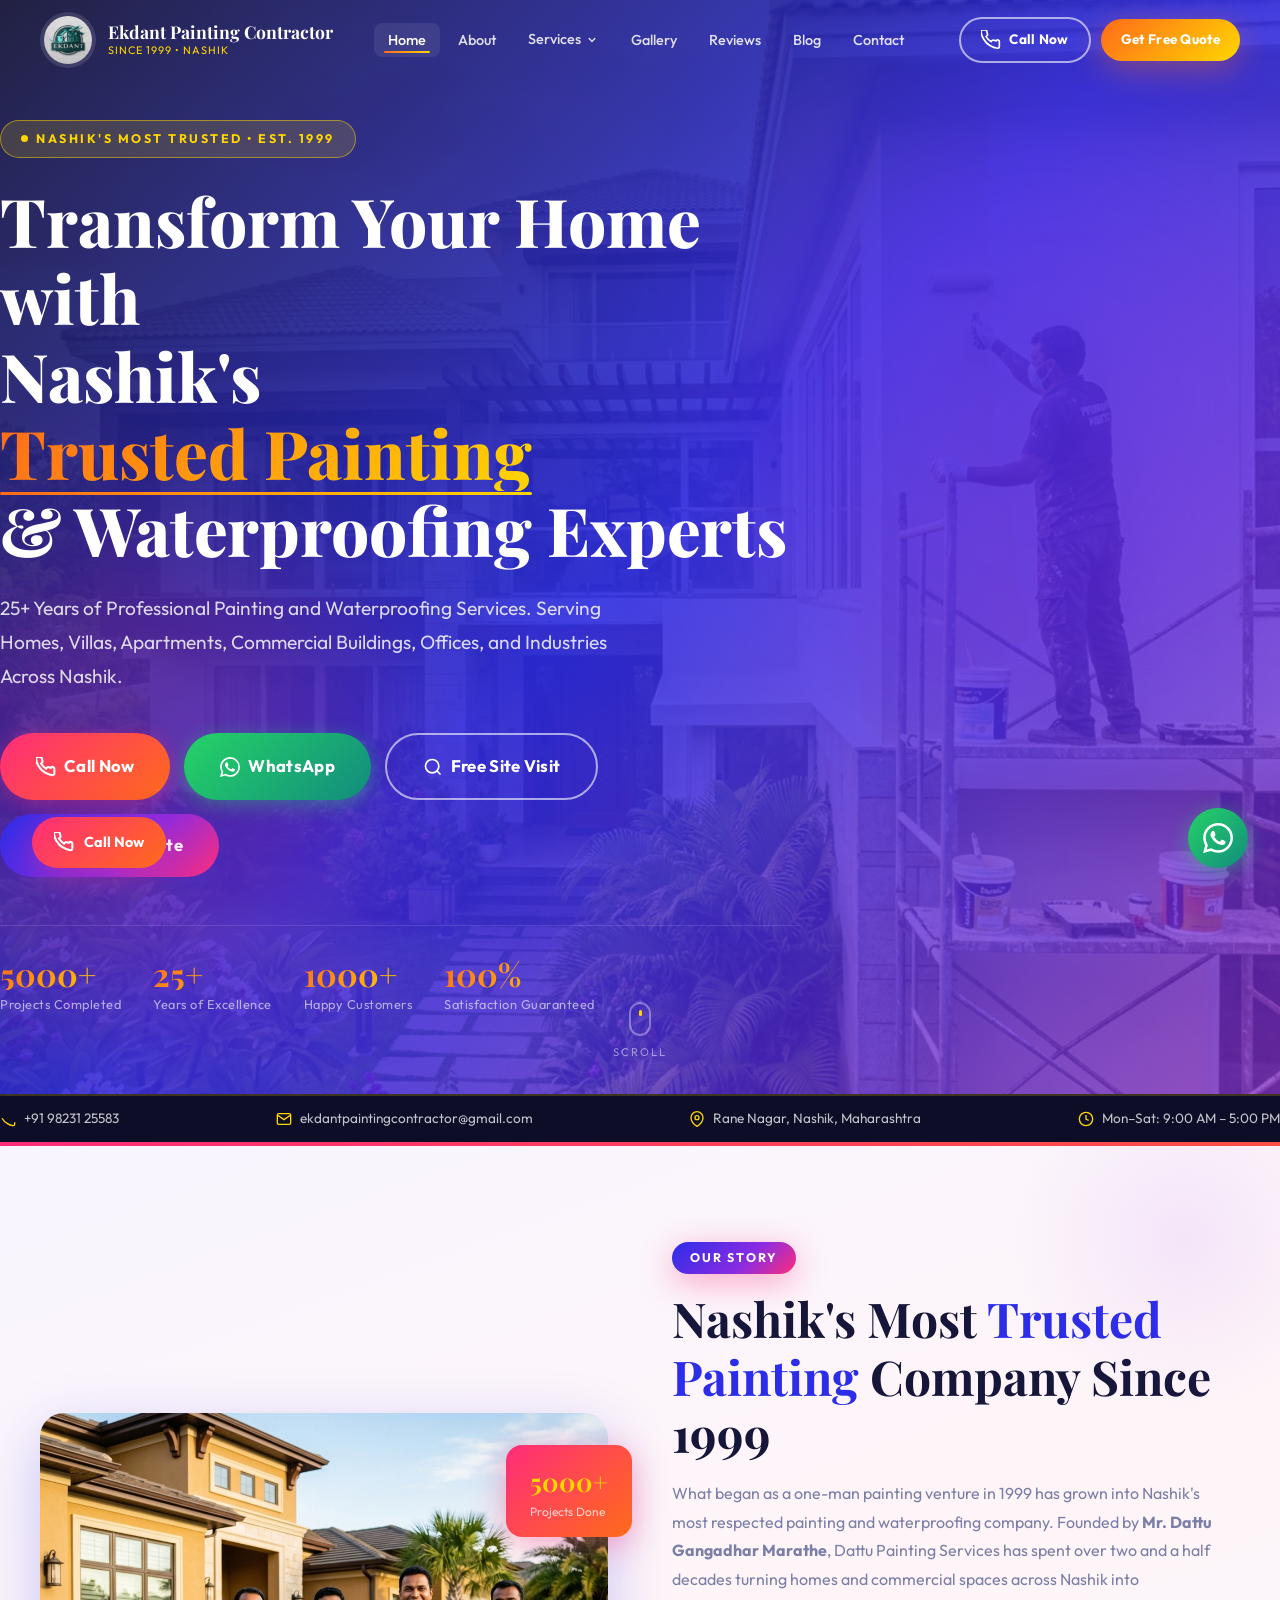
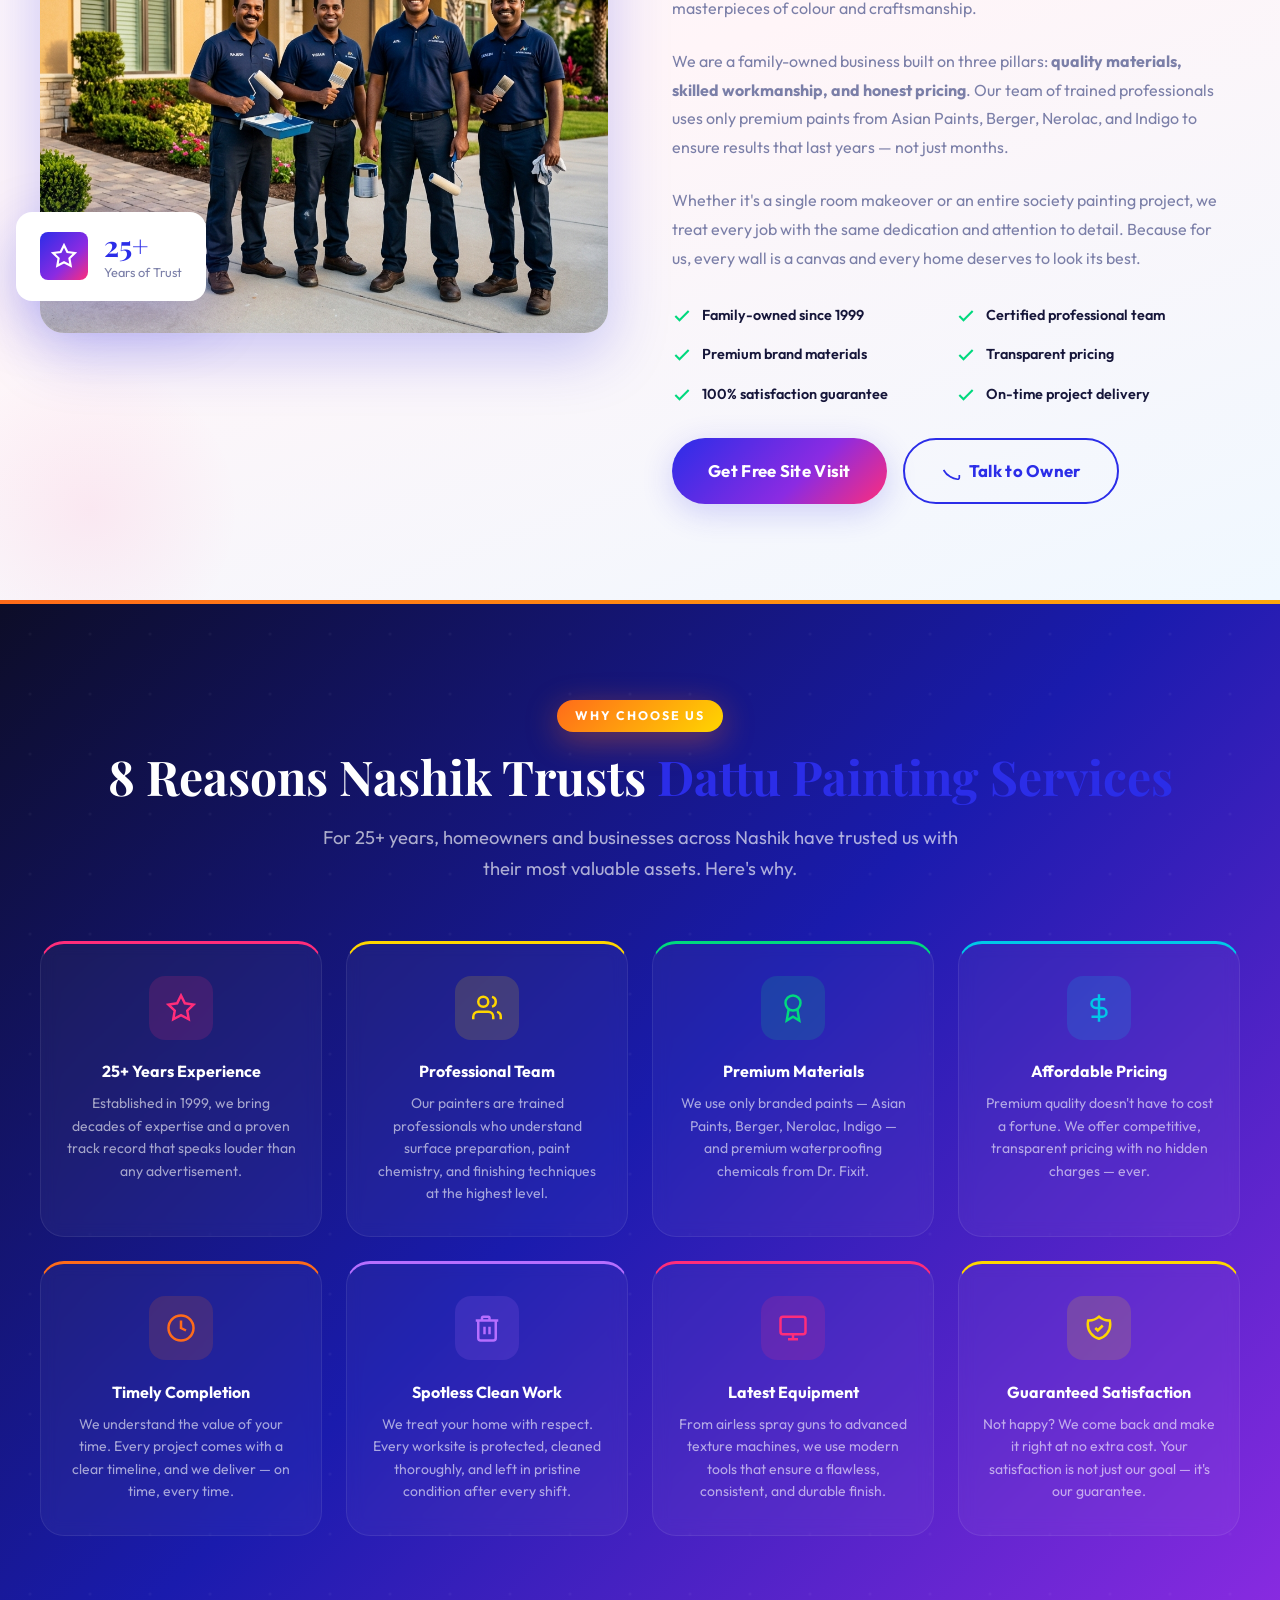
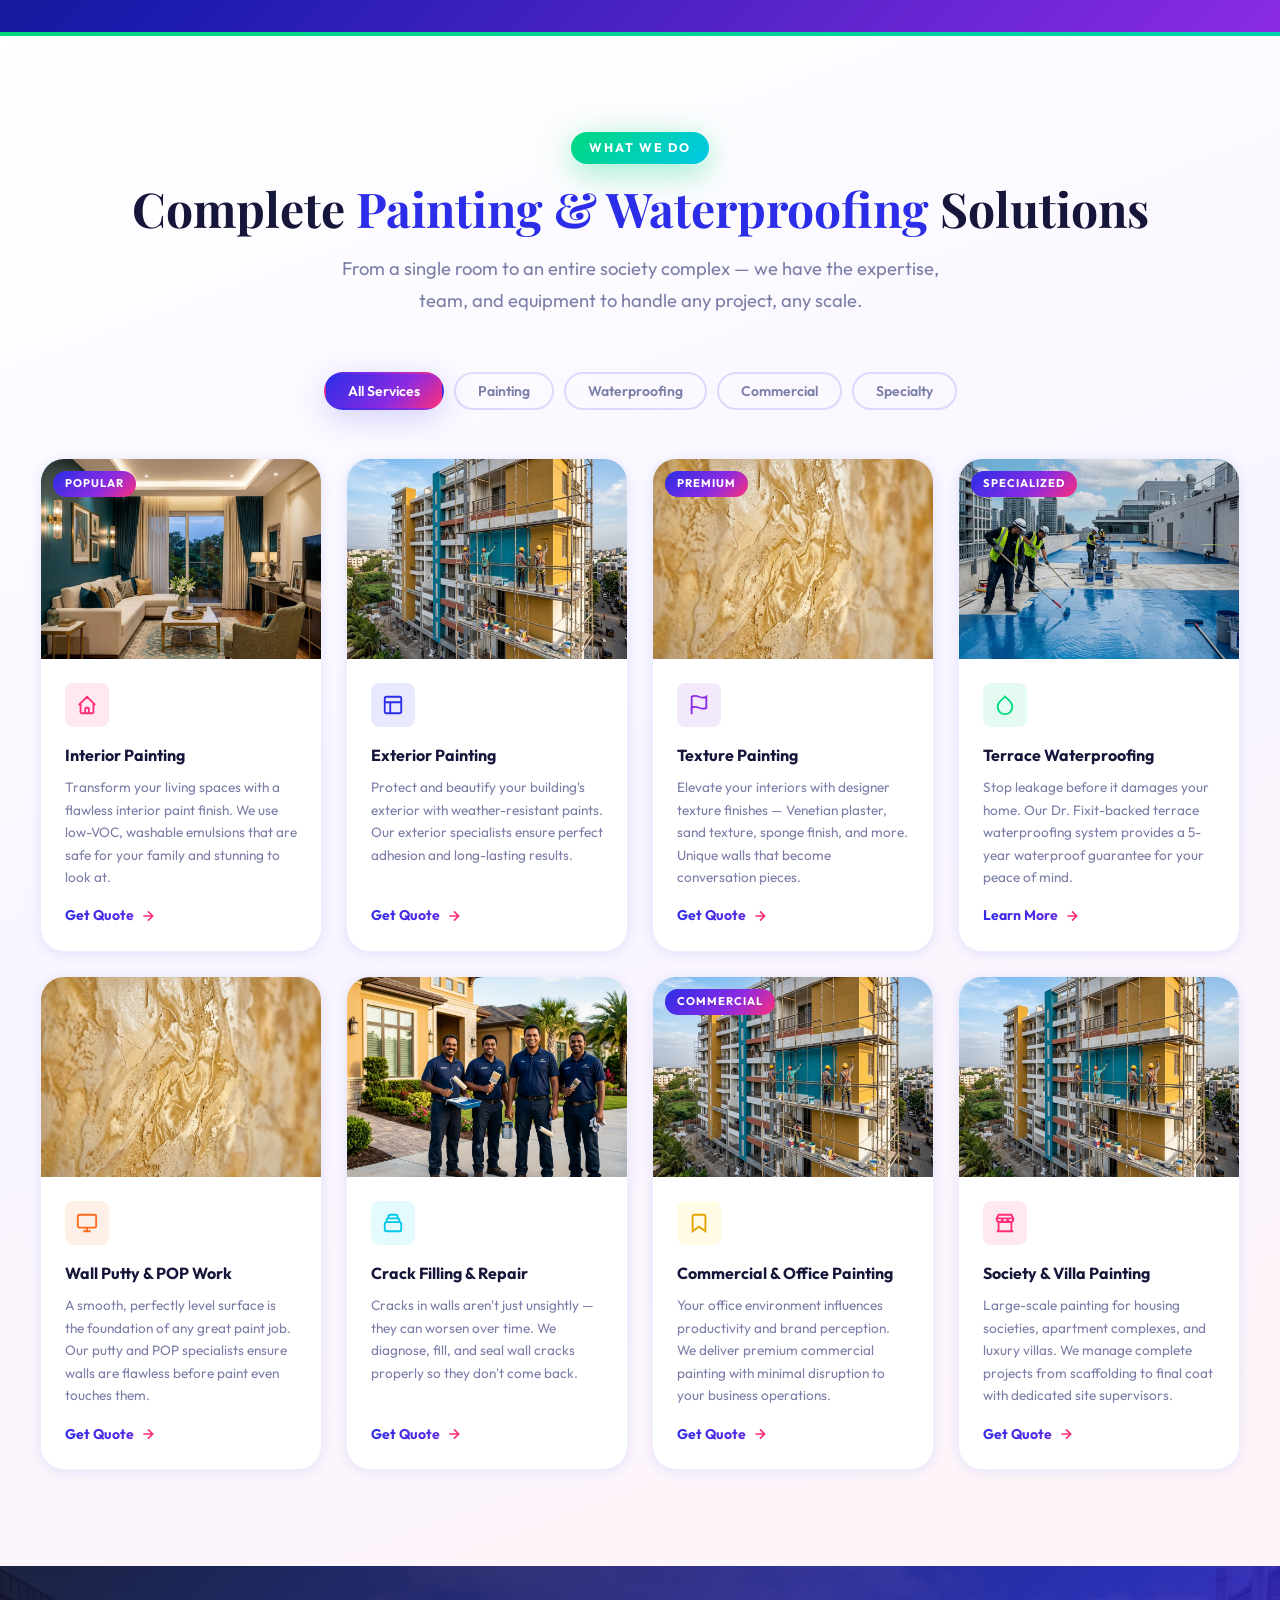
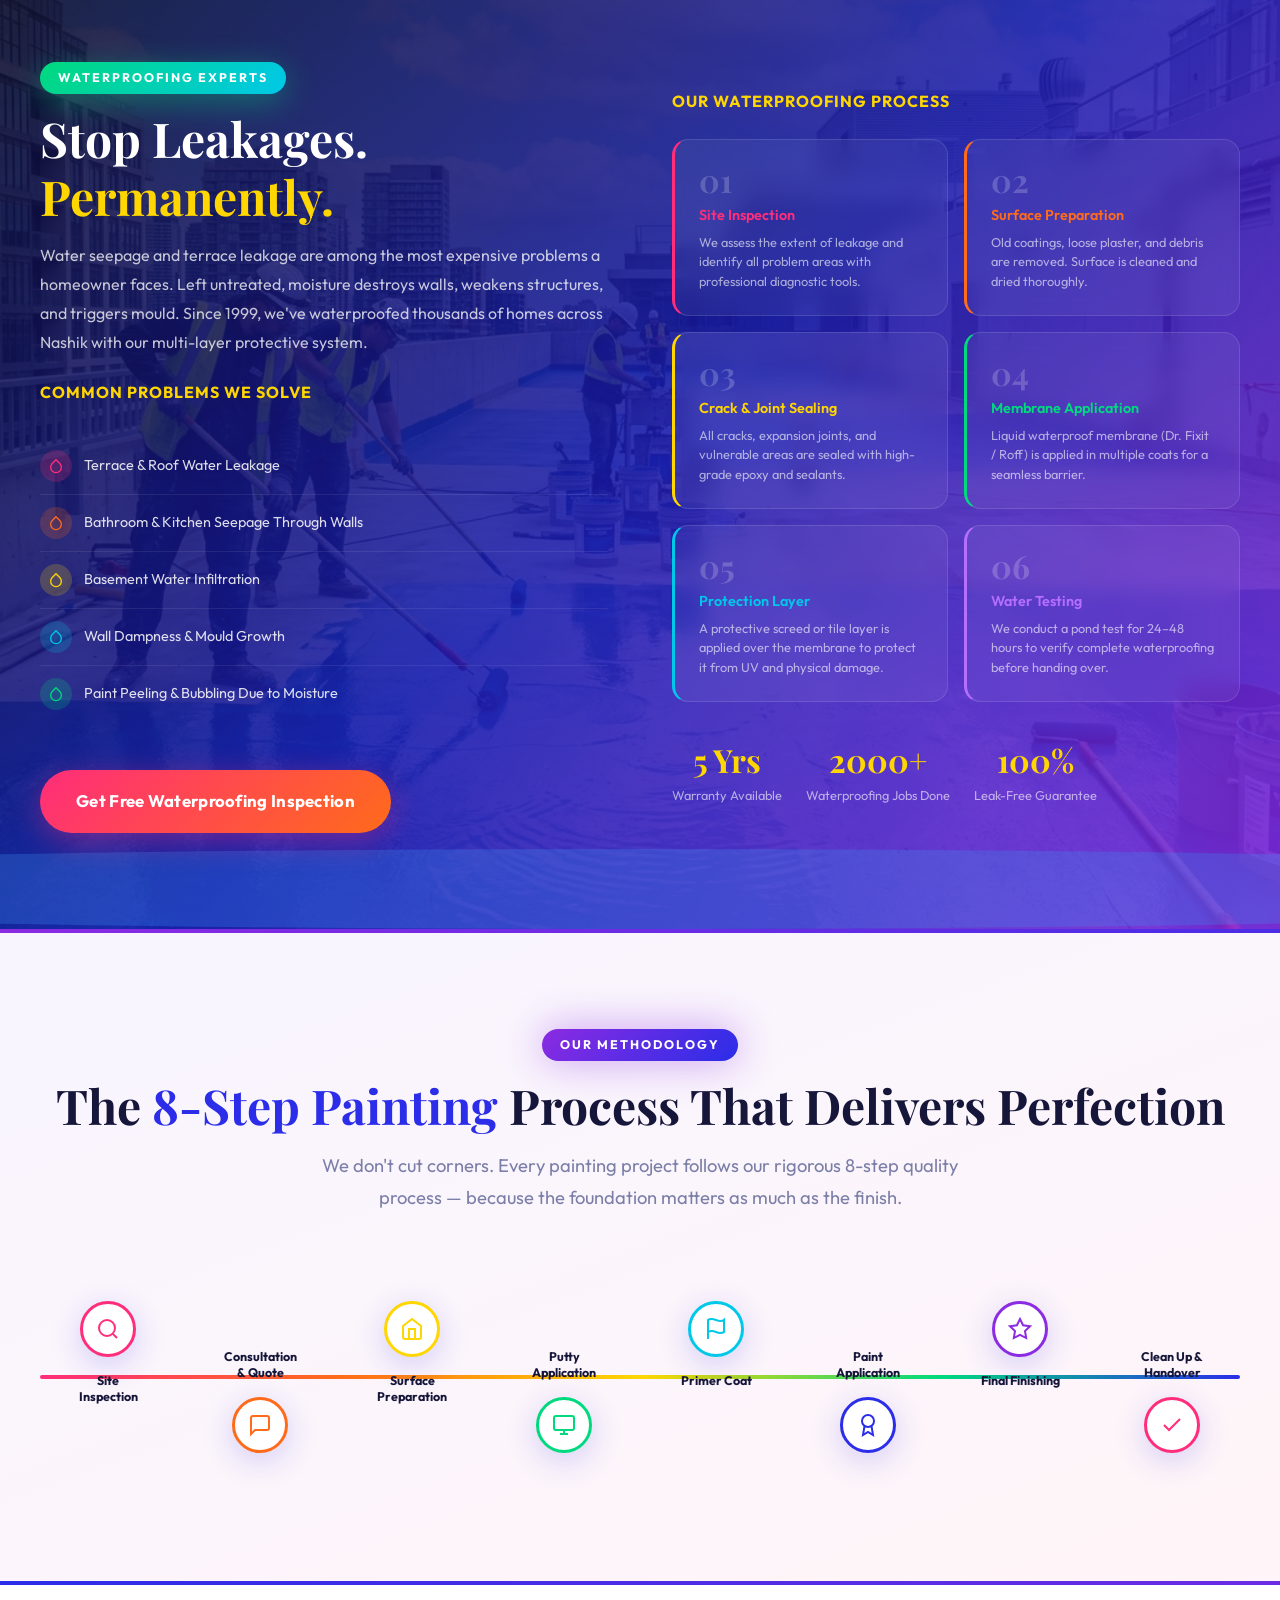
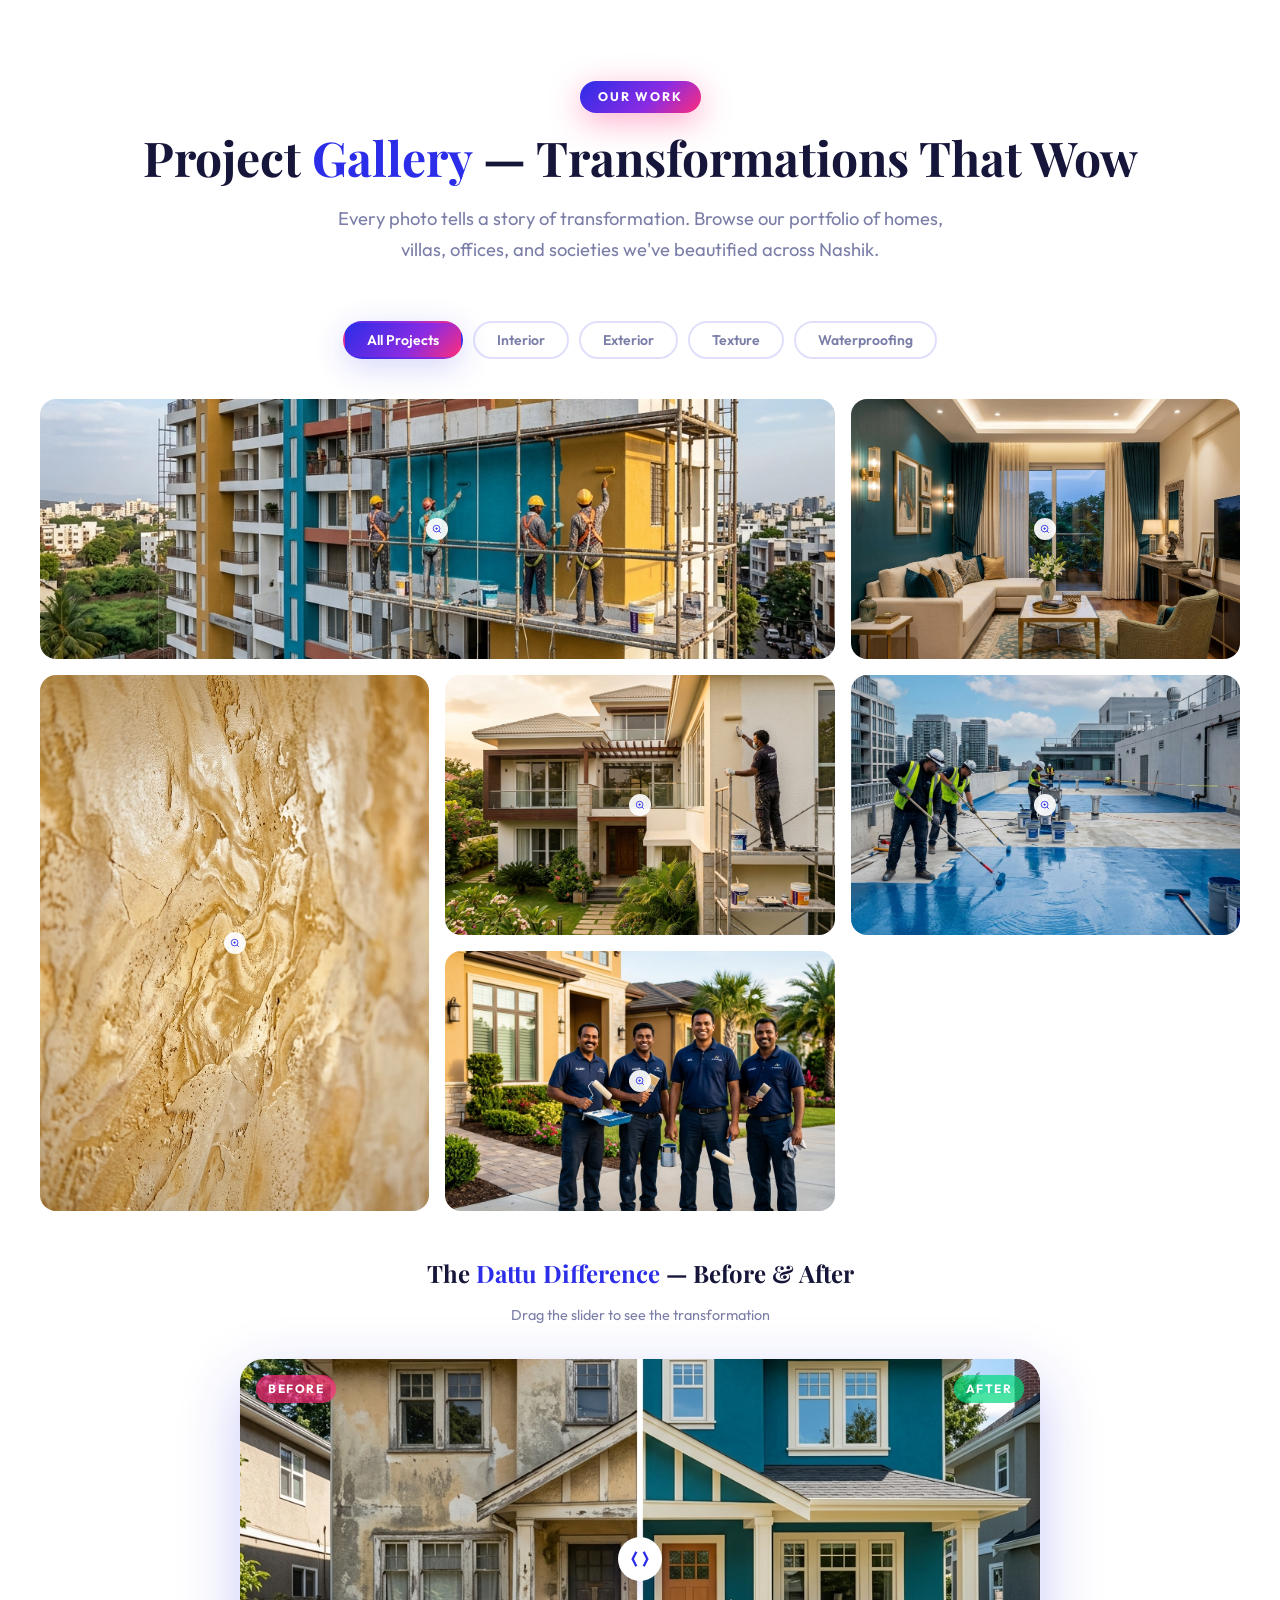
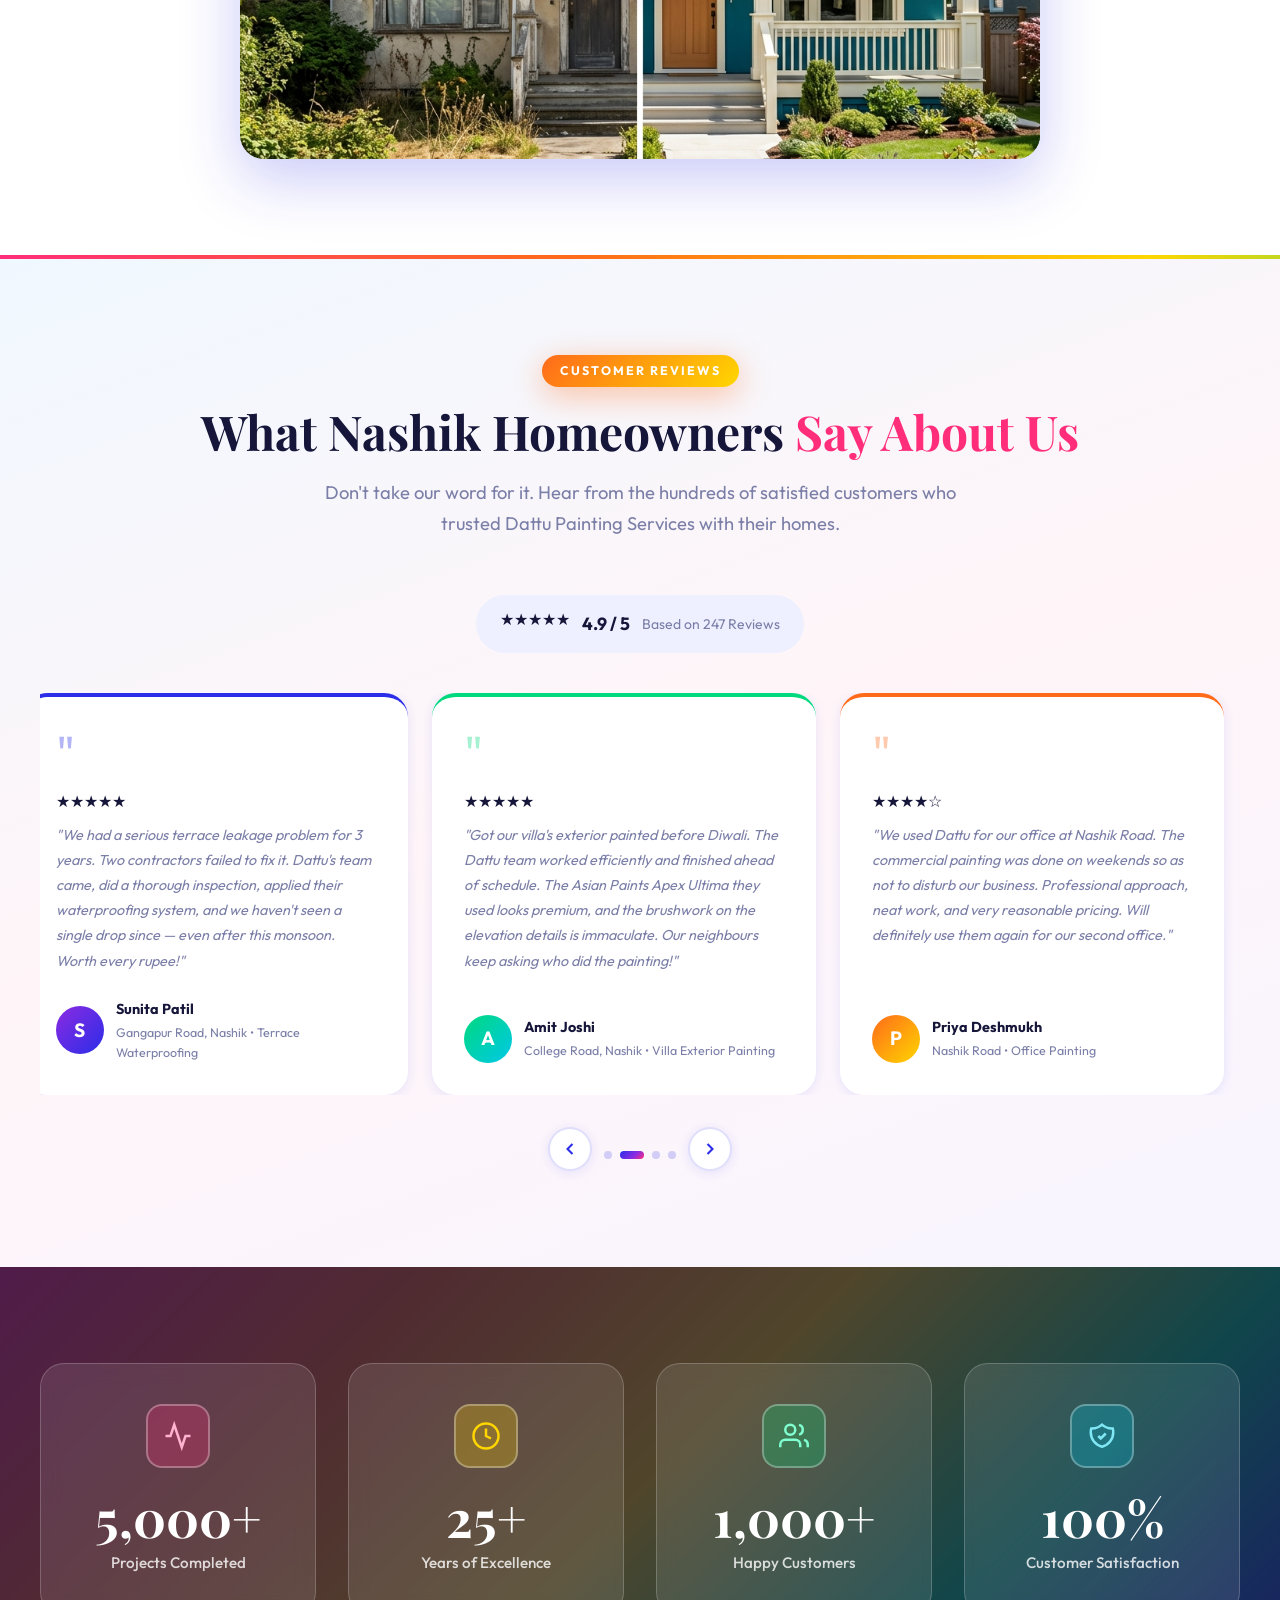
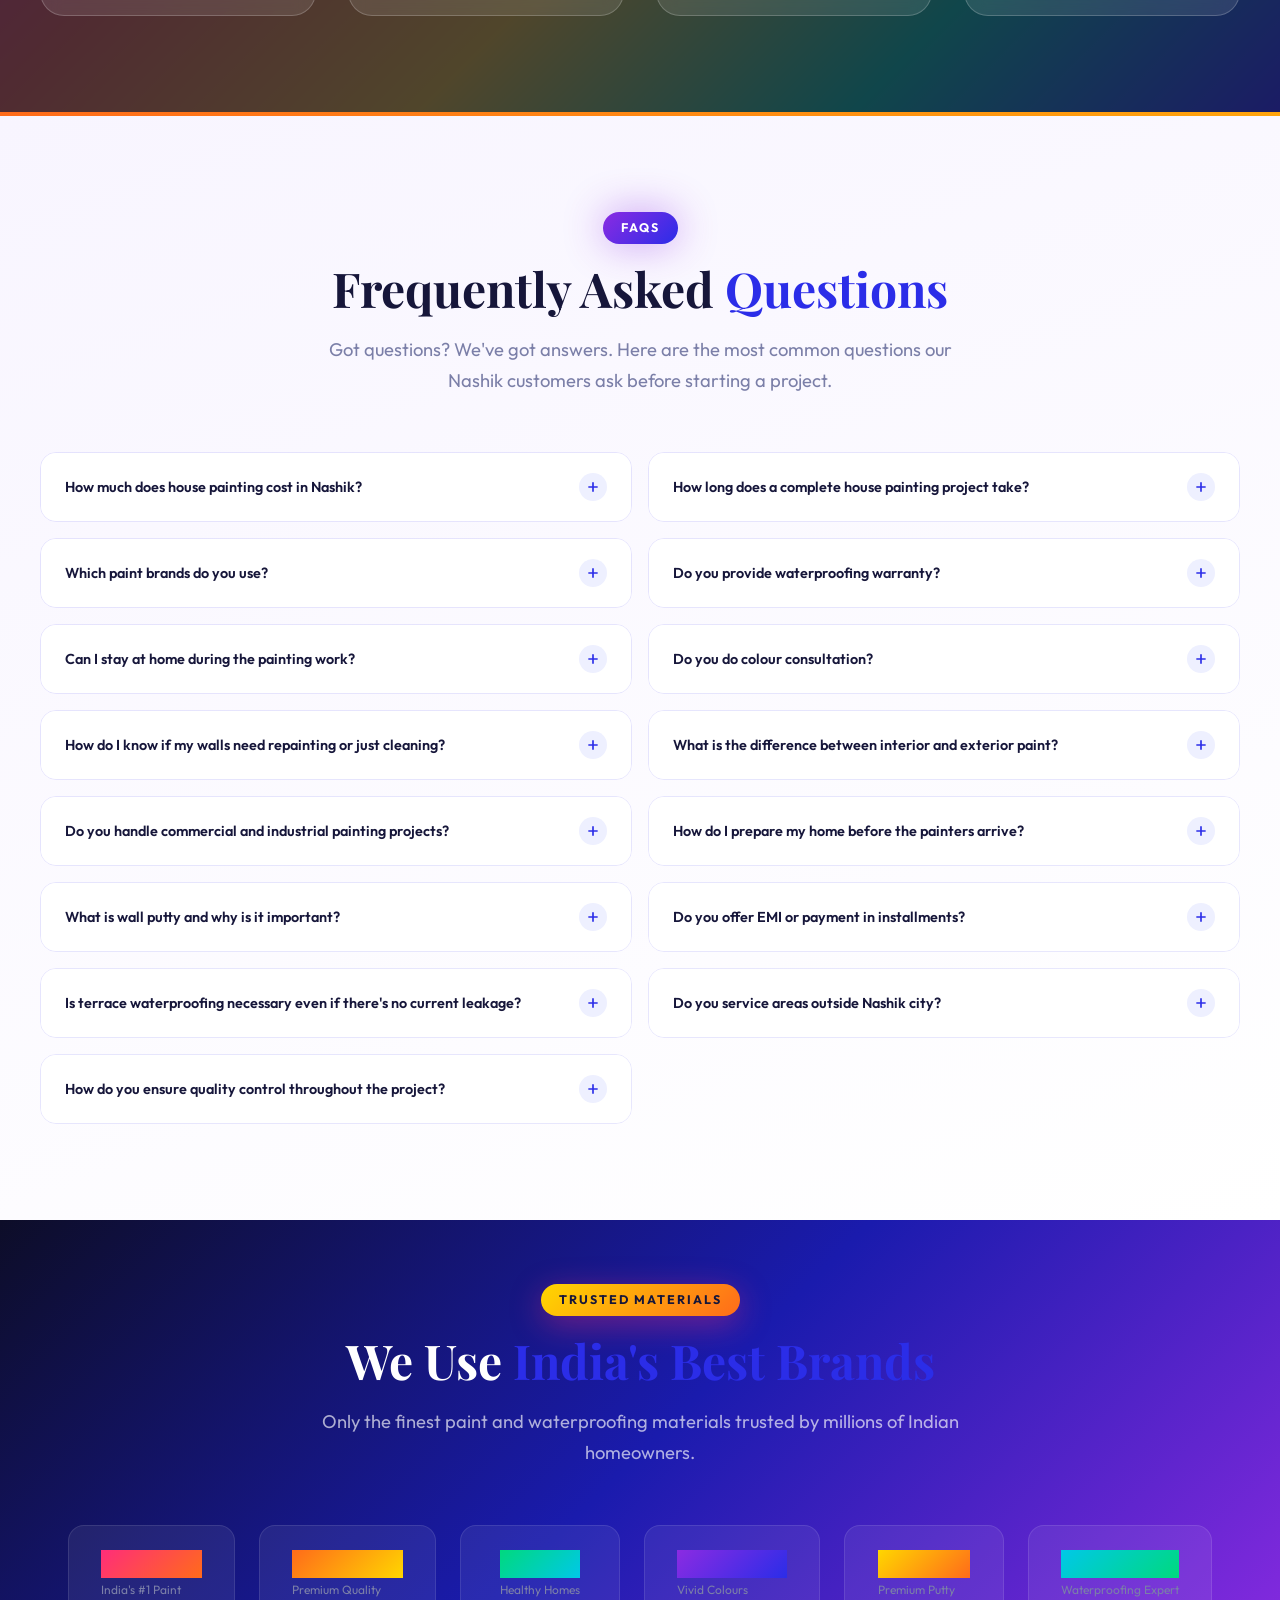
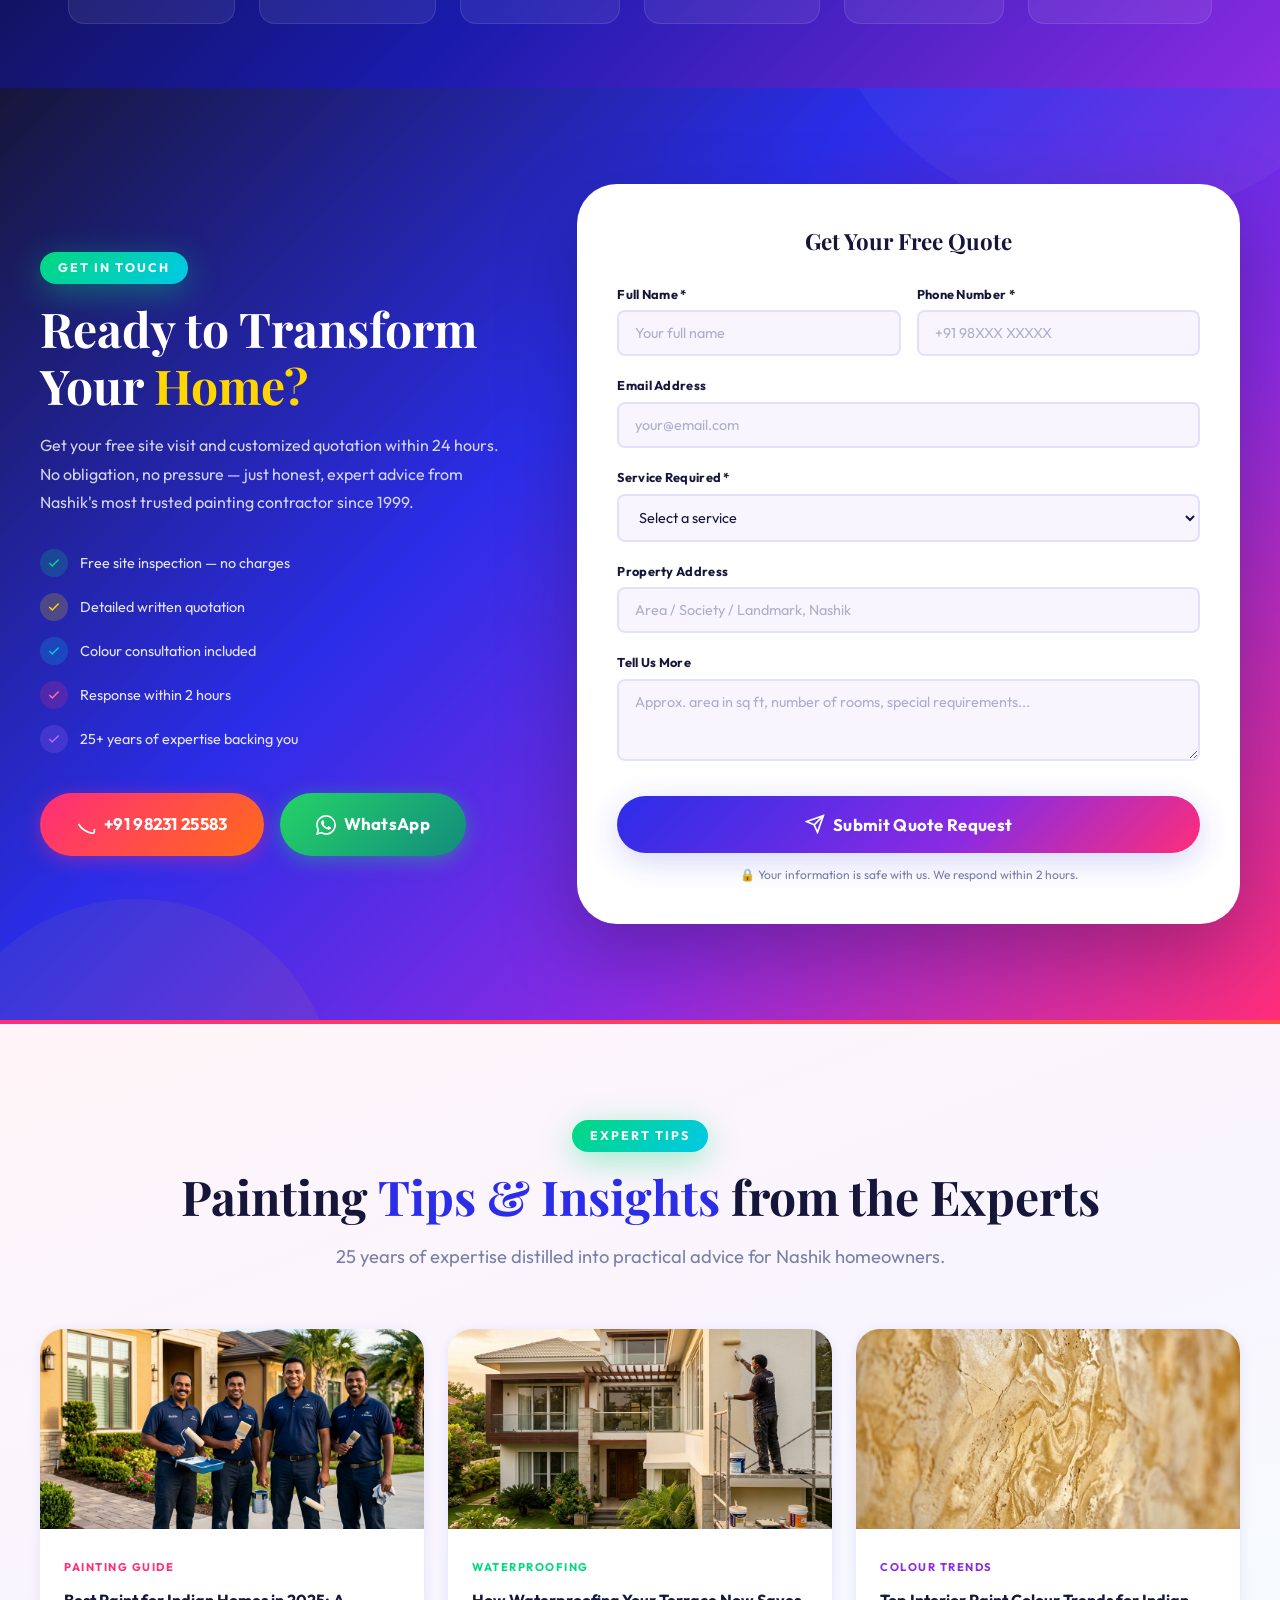
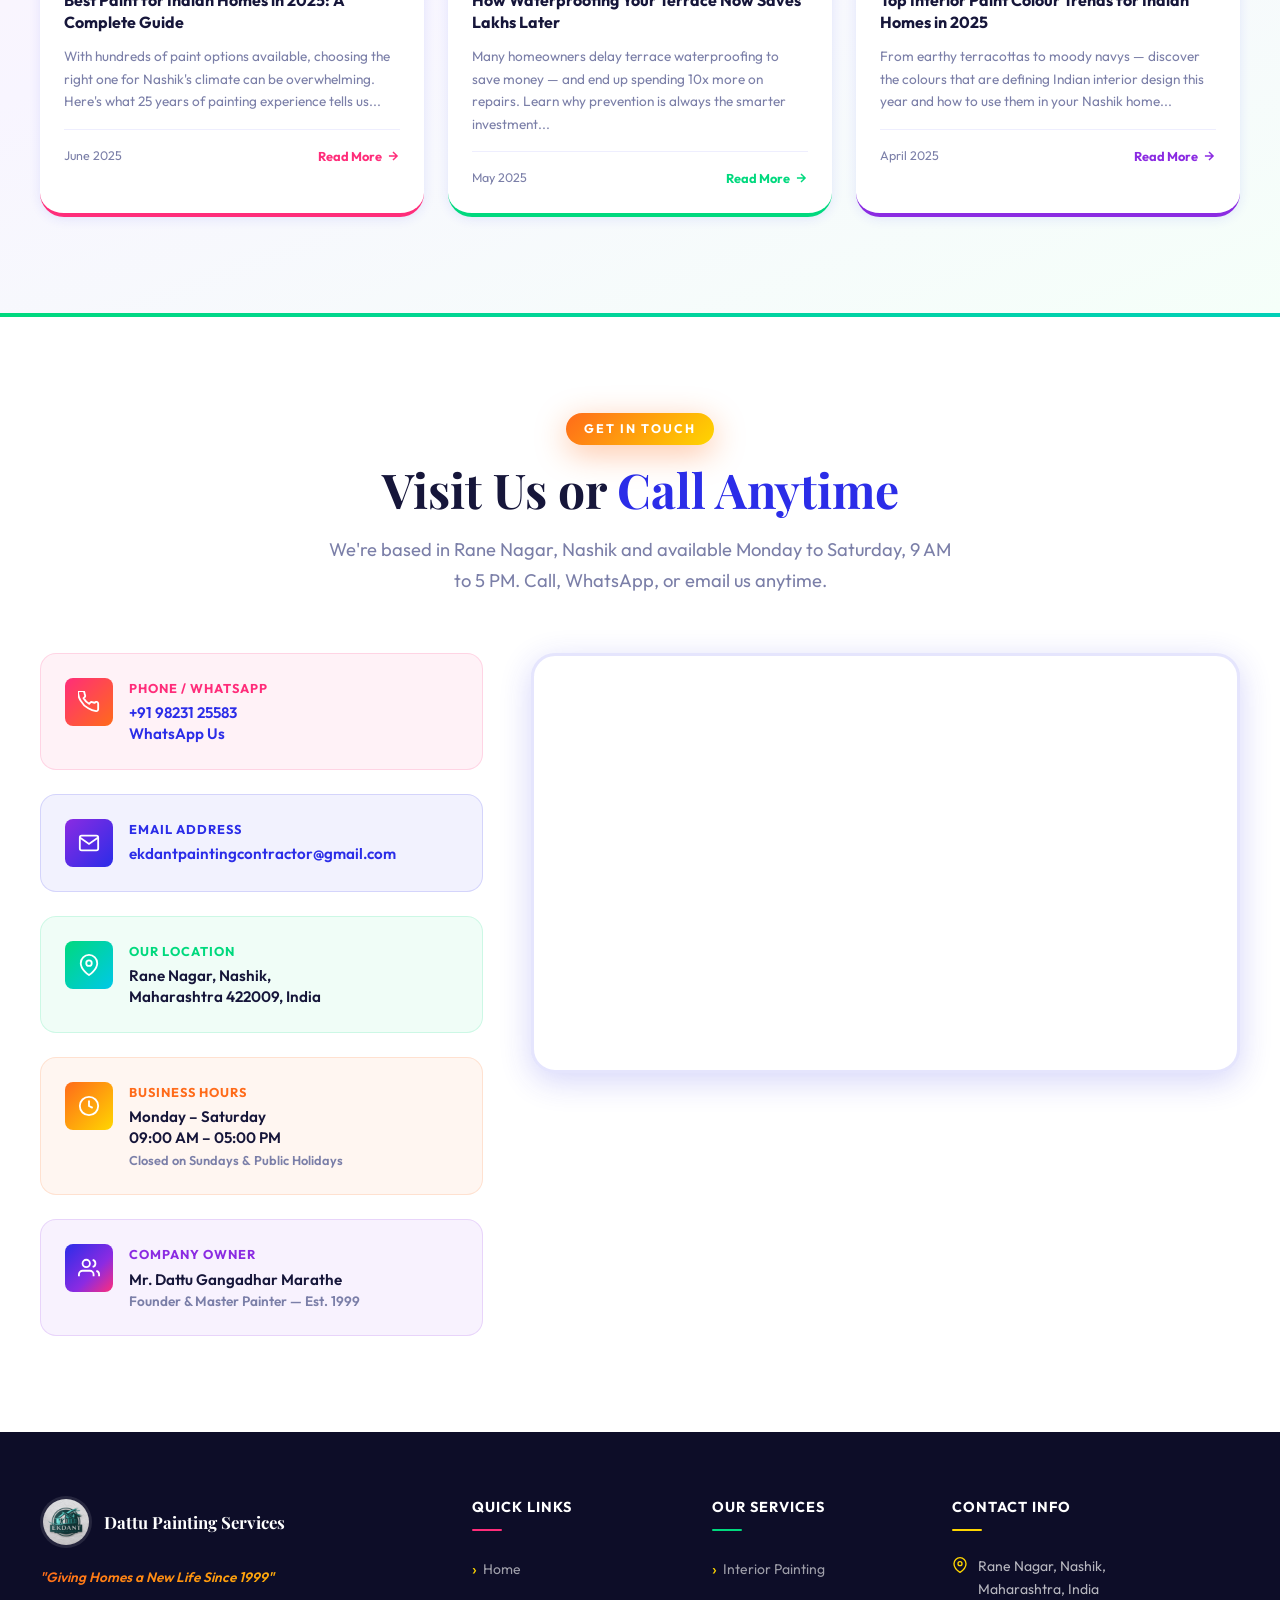
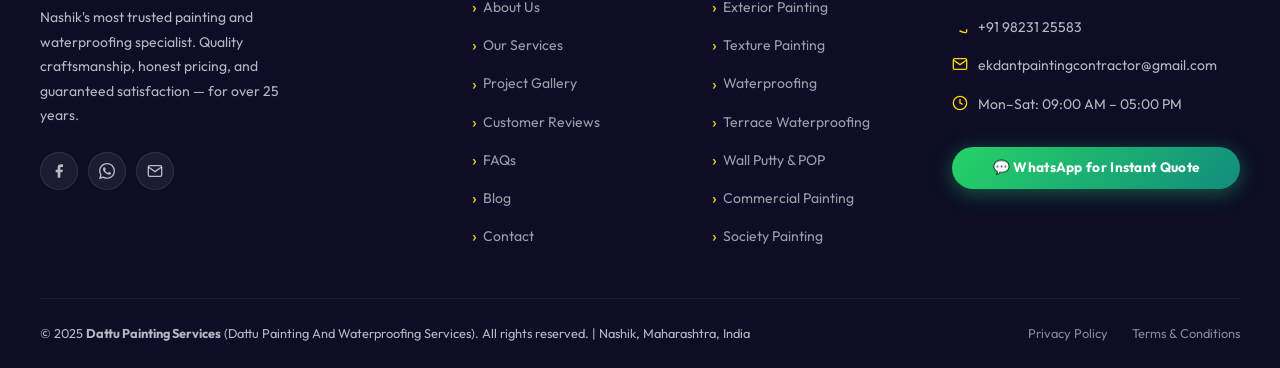
==== index.html @ feebf6f1 "Initial commit: Premium colorful website for Dattu Painting Services" ====
<!DOCTYPE html>
<html lang="en" dir="ltr">
<head>
  <!-- ============================================================
       EKDANT PAINTING CONTRACTOR &mdash; Premium Business Website
       Dattu Painting And Waterproofing Services, Nashik
       ============================================================ -->

  <meta charset="UTF-8" />
  <meta name="viewport" content="width=device-width, initial-scale=1.0" />
  <meta http-equiv="X-UA-Compatible" content="IE=edge" />

  <!-- ====== PRIMARY SEO ====== -->
  <title>Painter in Nashik | Dattu Painting Services | Dattu Painting & Waterproofing Services</title>
  <meta name="description" content="Best Painter in Nashik since 1999. Dattu Painting Services offers Premium Interior, Exterior, Texture Painting & Waterproofing Services. Call +91 9823125583 for a Free Site Visit." />
  <meta name="keywords" content="painter in nashik, painting contractor nashik, house painting nashik, waterproofing nashik, terrace waterproofing nashik, interior painting nashik, exterior painting nashik, commercial painting nashik, industrial painting nashik, best painter near me, best waterproofing contractor nashik, ekdant painting contractor, dattu painting" />
  <meta name="author" content="Dattu Painting Services" />
  <meta name="robots" content="index, follow, max-image-preview:large, max-snippet:-1, max-video-preview:-1" />
  <link rel="canonical" href="https://ekdantpainting.in/" />

  <!-- ====== OPEN GRAPH ====== -->
  <meta property="og:type"        content="website" />
  <meta property="og:url"         content="https://ekdantpainting.in/" />
  <meta property="og:title"       content="Dattu Painting Services | Best Painter in Nashik Since 1999" />
  <meta property="og:description" content="25+ Years of Professional Painting & Waterproofing Services across Nashik. Interior, Exterior, Texture, Waterproofing &mdash; All under one roof." />
  <meta property="og:image"       content="https://ekdantpainting.in/images/og-image.png" />
  <meta property="og:locale"      content="en_IN" />
  <meta property="og:site_name"   content="Dattu Painting Services" />

  <!-- ====== TWITTER CARD ====== -->
  <meta name="twitter:card"        content="summary_large_image" />
  <meta name="twitter:title"       content="Dattu Painting Services | Painter in Nashik" />
  <meta name="twitter:description" content="25+ Years of Excellence in Painting & Waterproofing in Nashik. Free Site Visit Available." />
  <meta name="twitter:image"       content="https://ekdantpainting.in/images/og-image.png" />

  <!-- ====== GEO ====== -->
  <meta name="geo.region"   content="IN-MH" />
  <meta name="geo.placename" content="Nashik, Maharashtra, India" />
  <meta name="geo.position" content="19.9975;73.7898" />
  <meta name="ICBM"         content="19.9975, 73.7898" />

  <!-- ====== THEME ====== -->
  <meta name="theme-color" content="#0D5C63" />
  <meta name="msapplication-TileColor" content="#0D5C63" />

  <!-- ====== FAVICON ====== -->
  <link rel="icon" type="image/png" href="images/favicon.png" />
  <link rel="apple-touch-icon" href="images/apple-touch-icon.png" />

  <!-- ====== FONTS ====== -->
  <link rel="preconnect" href="https://fonts.googleapis.com" />
  <link rel="preconnect" href="https://fonts.gstatic.com" crossorigin />
  <link href="https://fonts.googleapis.com/css2?family=Outfit:wght@300;400;500;600;700;800;900&family=Playfair+Display:ital,wght@0,400;0,700;0,800;1,400&display=swap" rel="stylesheet" />

  <!-- ====== STYLES ====== -->
  <link rel="stylesheet" href="css/style.css" />

  <!-- ====== PRELOAD KEY ASSETS ====== -->
  <link rel="preload" as="image" href="images/hero_painting.png" />

  <!-- ====== JSON-LD SCHEMA ====== -->
  <script type="application/ld+json">
  {
    "@context": "https://schema.org",
    "@graph": [
      {
        "@type": "LocalBusiness",
        "@id": "https://ekdantpainting.in/#business",
        "name": "Dattu Painting Services",
        "alternateName": "Dattu Painting And Waterproofing Services",
        "description": "Professional painting and waterproofing services in Nashik since 1999. Interior, exterior, texture painting and waterproofing specialists.",
        "url": "https://ekdantpainting.in",
        "telephone": "+919823125583",
        "email": "ekdantpaintingcontractor@gmail.com",
        "foundingDate": "1999",
        "founder": {
          "@type": "Person",
          "name": "Dattu Gangadhar Marathe"
        },
        "address": {
          "@type": "PostalAddress",
          "streetAddress": "Rane Nagar",
          "addressLocality": "Nashik",
          "addressRegion": "Maharashtra",
          "postalCode": "422009",
          "addressCountry": "IN"
        },
        "geo": {
          "@type": "GeoCoordinates",
          "latitude": 19.9975,
          "longitude": 73.7898
        },
        "openingHoursSpecification": [
          {
            "@type": "OpeningHoursSpecification",
            "dayOfWeek": ["Monday","Tuesday","Wednesday","Thursday","Friday","Saturday"],
            "opens": "09:00",
            "closes": "17:00"
          }
        ],
        "sameAs": [],
        "hasOfferCatalog": {
          "@type": "OfferCatalog",
          "name": "Painting & Waterproofing Services",
          "itemListElement": [
            { "@type": "Offer", "itemOffered": { "@type": "Service", "name": "Interior Painting" } },
            { "@type": "Offer", "itemOffered": { "@type": "Service", "name": "Exterior Painting" } },
            { "@type": "Offer", "itemOffered": { "@type": "Service", "name": "Texture Painting" } },
            { "@type": "Offer", "itemOffered": { "@type": "Service", "name": "Waterproofing" } },
            { "@type": "Offer", "itemOffered": { "@type": "Service", "name": "Terrace Waterproofing" } }
          ]
        },
        "aggregateRating": {
          "@type": "AggregateRating",
          "ratingValue": "4.9",
          "reviewCount": "247"
        }
      },
      {
        "@type": "FAQPage",
        "mainEntity": [
          {
            "@type": "Question",
            "name": "How much does house painting cost in Nashik?",
            "acceptedAnswer": { "@type": "Answer", "text": "House painting costs in Nashik typically range from &#8377;12 to &#8377;25 per sq ft depending on paint quality, surface condition, and number of coats. Contact us for a free site visit and customized quote." }
          },
          {
            "@type": "Question",
            "name": "Do you provide waterproofing services for terraces?",
            "acceptedAnswer": { "@type": "Answer", "text": "Yes, we specialize in terrace waterproofing using Dr. Fixit and other premium waterproofing products. Our solutions come with a warranty of up to 5 years." }
          }
        ]
      }
    ]
  }
  </script>
</head>

<body>

  <!-- ====== PAGE TRANSITION ====== -->
  <div class="page-transition" id="page-transition" aria-hidden="true"></div>

  <!-- ====== LOADING SCREEN ====== -->
  <div id="loading-screen" role="status" aria-label="Loading Dattu Painting Services">
    <div class="loader-logo">
      <svg viewBox="0 0 60 60" fill="none" xmlns="http://www.w3.org/2000/svg" aria-hidden="true">
        <path d="M10 50 L20 15 L25 35 L35 10 L45 50" stroke="white" stroke-width="3.5" stroke-linecap="round" stroke-linejoin="round"/>
        <circle cx="47" cy="45" r="6" fill="#F4A435"/>
        <path d="M41 45 L53 45" stroke="white" stroke-width="2.5" stroke-linecap="round"/>
      </svg>
    </div>
    <div class="loader-bar-wrap">
      <div class="loader-bar"></div>
    </div>
    <p class="loader-text">Dattu Painting Services</p>
  </div>

  <!-- ====== NAVIGATION ====== -->
  <header id="navbar" role="banner">
    <nav class="container nav-inner" aria-label="Main Navigation">

      <!-- Logo -->
      <a href="index.html" class="nav-logo" aria-label="Ekdant Painting Contractor - Home">
        <img src="images/logo.png" alt="Ekdant Painting Contractor Logo" width="56" height="56"
             style="object-fit:contain; border-radius:50%; background:rgba(255,255,255,0.12); padding:4px;"
             onerror="this.style.display='none'; this.nextElementSibling.style.display='flex';" />
        <span class="nav-logo-text" style="display:flex; flex-direction:column;">
          <span class="nav-logo-name">Ekdant Painting Contractor</span>
          <span class="nav-logo-tagline">Since 1999 &bull; Nashik</span>
        </span>
      </a>

      <!-- Desktop Links -->
      <ul class="nav-links" role="menubar">
        <li role="none"><a href="#hero"         class="nav-link active" role="menuitem">Home</a></li>
        <li role="none"><a href="#about"        class="nav-link"        role="menuitem">About</a></li>
        <li role="none" class="nav-dropdown">
          <a href="#services" class="nav-link nav-dropdown-toggle" role="menuitem" aria-haspopup="true">
            Services
            <svg class="chevron" viewBox="0 0 20 20" fill="currentColor" aria-hidden="true"><path fill-rule="evenodd" d="M5.293 7.293a1 1 0 011.414 0L10 10.586l3.293-3.293a1 1 0 111.414 1.414l-4 4a1 1 0 01-1.414 0l-4-4a1 1 0 010-1.414z" clip-rule="evenodd"/></svg>
          </a>
          <ul class="dropdown-menu" role="menu">
            <li role="none"><a href="#services" class="dropdown-item" role="menuitem"><svg class="dropdown-item-icon" viewBox="0 0 24 24" fill="none" stroke="currentColor" stroke-width="2"><path d="M3 12l2-2m0 0l7-7 7 7M5 10v10a1 1 0 001 1h3m10-11l2 2m-2-2v10a1 1 0 01-1 1h-3m-6 0a1 1 0 001-1v-4a1 1 0 011-1h2a1 1 0 011 1v4a1 1 0 001 1m-6 0h6"/></svg>Interior Painting</a></li>
            <li role="none"><a href="#services" class="dropdown-item" role="menuitem"><svg class="dropdown-item-icon" viewBox="0 0 24 24" fill="none" stroke="currentColor" stroke-width="2"><rect x="3" y="3" width="18" height="18" rx="2"/><path d="M3 9h18M9 21V9"/></svg>Exterior Painting</a></li>
            <li role="none"><a href="#services" class="dropdown-item" role="menuitem"><svg class="dropdown-item-icon" viewBox="0 0 24 24" fill="none" stroke="currentColor" stroke-width="2"><path d="M4 15s1-1 4-1 5 2 8 2 4-1 4-1V3s-1 1-4 1-5-2-8-2-4 1-4 1z"/><line x1="4" y1="22" x2="4" y2="15"/></svg>Texture Painting</a></li>
            <li role="none"><a href="#waterproofing" class="dropdown-item" role="menuitem"><svg class="dropdown-item-icon" viewBox="0 0 24 24" fill="none" stroke="currentColor" stroke-width="2"><path d="M12 2.69l5.66 5.66a8 8 0 11-11.31 0z"/></svg>Waterproofing</a></li>
            <li role="none"><a href="#services" class="dropdown-item" role="menuitem"><svg class="dropdown-item-icon" viewBox="0 0 24 24" fill="none" stroke="currentColor" stroke-width="2"><path d="M19 21l-7-5-7 5V5a2 2 0 012-2h10a2 2 0 012 2z"/></svg>Commercial Painting</a></li>
          </ul>
        </li>
        <li role="none"><a href="#gallery"      class="nav-link"        role="menuitem">Gallery</a></li>
        <li role="none"><a href="#testimonials" class="nav-link"        role="menuitem">Reviews</a></li>
        <li role="none"><a href="#blogs"        class="nav-link"        role="menuitem">Blog</a></li>
        <li role="none"><a href="#contact"      class="nav-link"        role="menuitem">Contact</a></li>
      </ul>

      <!-- CTA Buttons -->
      <div class="nav-cta" aria-label="Contact Actions">
        <a href="tel:+919823125583" class="btn btn-outline-white btn-sm" aria-label="Call Now">
          <svg class="btn-icon" viewBox="0 0 24 24" fill="none" stroke="currentColor" stroke-width="2" aria-hidden="true"><path d="M22 16.92v3a2 2 0 01-2.18 2 19.79 19.79 0 01-8.63-3.07A19.5 19.5 0 013.07 10.8 19.79 19.79 0 01.02 2.18 2 2 0 012 0h3a2 2 0 012 1.72 12.84 12.84 0 00.7 2.81 2 2 0 01-.45 2.11L6.09 7.91a16 16 0 006 6l1.27-1.27a2 2 0 012.11-.45 12.84 12.84 0 002.81.7A2 2 0 0122 14z"/></svg>
          Call Now
        </a>
        <a href="#quote" class="btn btn-accent btn-sm" id="nav-quote-btn" aria-label="Get Free Quote">Get Free Quote</a>
      </div>

      <!-- Hamburger -->
      <button class="hamburger" id="hamburger" aria-expanded="false" aria-controls="mobile-nav" aria-label="Toggle Navigation">
        <span></span><span></span><span></span>
      </button>
    </nav>

    <!-- Mobile Navigation -->
    <nav class="mobile-nav" id="mobile-nav" aria-label="Mobile Navigation" aria-hidden="true">
      <a href="#hero"         class="mobile-nav-link">Home</a>
      <a href="#about"        class="mobile-nav-link">About Us</a>
      <a href="#services"     class="mobile-nav-link">Our Services</a>
      <div class="mobile-nav-services">
        <a href="#services"     class="mobile-nav-link" style="font-size:0.875rem;">&rsaquo; Interior Painting</a>
        <a href="#services"     class="mobile-nav-link" style="font-size:0.875rem;">&rsaquo; Exterior Painting</a>
        <a href="#services"     class="mobile-nav-link" style="font-size:0.875rem;">&rsaquo; Texture Painting</a>
        <a href="#waterproofing" class="mobile-nav-link" style="font-size:0.875rem;">&rsaquo; Waterproofing</a>
      </div>
      <a href="#gallery"      class="mobile-nav-link">Project Gallery</a>
      <a href="#testimonials" class="mobile-nav-link">Customer Reviews</a>
      <a href="#faq"          class="mobile-nav-link">FAQs</a>
      <a href="#blogs"        class="mobile-nav-link">Blog</a>
      <a href="#contact"      class="mobile-nav-link">Contact Us</a>
      <div class="mobile-nav-cta">
        <a href="tel:+919823125583"            class="btn btn-call btn-sm">&#128222; Call Now: +91 98231 25583</a>
        <a href="https://wa.me/919823125583"   class="btn btn-whatsapp btn-sm" target="_blank" rel="noopener">&#128172; WhatsApp Us</a>
        <a href="#quote"                       class="btn btn-accent btn-sm">Get Free Quote</a>
      </div>
    </nav>
  </header>

  <main id="main-content">

    <!-- ============================================================
         HERO SECTION
         ============================================================ -->
    <section id="hero" aria-label="Hero &mdash; Transform Your Home">

      <div class="hero-bg" id="hero-bg" role="img" aria-label="Beautiful luxury home exterior"></div>
      <div class="hero-overlay" aria-hidden="true"></div>

      <!-- Decorative elements -->
      <div class="hero-deco hero-deco-1" aria-hidden="true"></div>
      <div class="hero-deco hero-deco-2" aria-hidden="true"></div>

      <!-- Animated brush stroke SVG -->
      <svg class="hero-brush-stroke" viewBox="0 0 1400 800" fill="none" preserveAspectRatio="xMidYMid slice" aria-hidden="true">
        <path d="M-100 400 C200 200 400 600 700 300 C1000 0 1200 400 1500 200" stroke="white" stroke-width="120" stroke-linecap="round" opacity="0.04"/>
        <path d="M0 600 C300 400 500 700 800 500 C1100 300 1300 600 1500 400" stroke="#00C2CB" stroke-width="80" stroke-linecap="round" opacity="0.05"/>
      </svg>

      <div class="container hero-content">
        <div class="hero-text-wrap">

          <div class="hero-badge" aria-label="Serving Nashik since 1999">
            <span class="hero-badge-dot" aria-hidden="true"></span>
            Nashik's Most Trusted &bull; Est. 1999
          </div>

          <h1 class="hero-title">
            Transform Your Home with<br />
            Nashik's <span class="highlight">Trusted Painting</span><br />
            &amp; Waterproofing Experts
          </h1>

          <p class="hero-subtitle">
            25+ Years of Professional Painting and Waterproofing Services.
            Serving Homes, Villas, Apartments, Commercial Buildings, Offices,
            and Industries Across Nashik.
          </p>

          <div class="hero-buttons">
            <a href="tel:+919823125583"
               class="btn btn-call btn-lg"
               aria-label="Call Dattu Painting Services now">
              <svg class="btn-icon" viewBox="0 0 24 24" fill="none" stroke="currentColor" stroke-width="2.5" aria-hidden="true"><path d="M22 16.92v3a2 2 0 01-2.18 2 19.79 19.79 0 01-8.63-3.07A19.5 19.5 0 013.07 10.8 19.79 19.79 0 01.02 2.18 2 2 0 012 0h3a2 2 0 012 1.72 12.84 12.84 0 00.7 2.81 2 2 0 01-.45 2.11L6.09 7.91a16 16 0 006 6l1.27-1.27a2 2 0 012.11-.45 12.84 12.84 0 002.81.7A2 2 0 0122 14z"/></svg>
              Call Now
            </a>
            <a href="https://wa.me/919823125583?text=Hello%20Dattu%20Painting!%20I%20need%20a%20painting%20quote."
               class="btn btn-whatsapp btn-lg"
               target="_blank" rel="noopener noreferrer"
               aria-label="WhatsApp Dattu Painting Services">
              <svg class="btn-icon" viewBox="0 0 24 24" fill="currentColor" aria-hidden="true"><path d="M17.472 14.382c-.297-.149-1.758-.867-2.03-.967-.273-.099-.471-.148-.67.15-.197.297-.767.966-.94 1.164-.173.199-.347.223-.644.075-.297-.15-1.255-.463-2.39-1.475-.883-.788-1.48-1.761-1.653-2.059-.173-.297-.018-.458.13-.606.134-.133.298-.347.446-.52.149-.174.198-.298.298-.497.099-.198.05-.371-.025-.52-.075-.149-.669-1.612-.916-2.207-.242-.579-.487-.5-.669-.51-.173-.008-.371-.01-.57-.01-.198 0-.52.074-.792.372-.272.297-1.04 1.016-1.04 2.479 0 1.462 1.065 2.875 1.213 3.074.149.198 2.096 3.2 5.077 4.487.709.306 1.262.489 1.694.625.712.227 1.36.195 1.871.118.571-.085 1.758-.719 2.006-1.413.248-.694.248-1.289.173-1.413-.074-.124-.272-.198-.57-.347m-5.421 7.403h-.004a9.87 9.87 0 01-5.031-1.378l-.361-.214-3.741.982.998-3.648-.235-.374a9.86 9.86 0 01-1.51-5.26c.001-5.45 4.436-9.884 9.888-9.884 2.64 0 5.122 1.03 6.988 2.898a9.825 9.825 0 012.893 6.994c-.003 5.45-4.437 9.884-9.885 9.884m8.413-18.297A11.815 11.815 0 0012.05 0C5.495 0 .16 5.335.157 11.892c0 2.096.547 4.142 1.588 5.945L.057 24l6.305-1.654a11.882 11.882 0 005.683 1.448h.005c6.554 0 11.89-5.335 11.893-11.893a11.821 11.821 0 00-3.48-8.413z"/></svg>
              WhatsApp
            </a>
            <a href="#quote"
               class="btn btn-outline-white btn-lg"
               aria-label="Get Free Site Visit">
              <svg class="btn-icon" viewBox="0 0 24 24" fill="none" stroke="currentColor" stroke-width="2" aria-hidden="true"><circle cx="11" cy="11" r="8"/><path d="M21 21l-4.35-4.35"/></svg>
              Free Site Visit
            </a>
            <a href="#quote"
               class="btn btn-primary btn-lg"
               aria-label="Request a Painting Quote">
              <svg class="btn-icon" viewBox="0 0 24 24" fill="none" stroke="currentColor" stroke-width="2" aria-hidden="true"><path d="M9 5H7a2 2 0 00-2 2v12a2 2 0 002 2h10a2 2 0 002-2V7a2 2 0 00-2-2h-2M9 5a2 2 0 002 2h2a2 2 0 002-2M9 5a2 2 0 012-2h2a2 2 0 012 2"/></svg>
              Request Quote
            </a>
          </div>

          <!-- Quick Stats -->
          <div class="hero-stats" role="list" aria-label="Key Statistics">
            <div class="hero-stat" role="listitem">
              <span class="hero-stat-num" aria-label="5000 plus projects">5000+</span>
              <span class="hero-stat-label">Projects Completed</span>
            </div>
            <div class="hero-stat" role="listitem">
              <span class="hero-stat-num" aria-label="25 plus years">25+</span>
              <span class="hero-stat-label">Years of Excellence</span>
            </div>
            <div class="hero-stat" role="listitem">
              <span class="hero-stat-num" aria-label="1000 plus customers">1000+</span>
              <span class="hero-stat-label">Happy Customers</span>
            </div>
            <div class="hero-stat" role="listitem">
              <span class="hero-stat-num" aria-label="100 percent satisfaction">100%</span>
              <span class="hero-stat-label">Satisfaction Guaranteed</span>
            </div>
          </div>
        </div>
      </div>

      <!-- Scroll Indicator -->
      <div class="hero-scroll-indicator" aria-hidden="true">
        <div class="scroll-mouse"><div class="scroll-wheel"></div></div>
        <span>Scroll</span>
      </div>
    </section>

    <!-- Info Bar -->
    <div class="info-bar" role="complementary" aria-label="Quick contact information">
      <div class="container info-bar-inner">
        <div class="info-bar-item">
          <svg viewBox="0 0 24 24" fill="none" stroke="currentColor" stroke-width="2" aria-hidden="true"><path d="M22 16.92v3a2 2 0 01-2.18 2 19.79 19.79 0 01-8.63-3.07A19.5 19.5 0 013.07 10.8"/></svg>
          <a href="tel:+919823125583" style="color:inherit;">+91 98231 25583</a>
        </div>
        <div class="info-bar-item">
          <svg viewBox="0 0 24 24" fill="none" stroke="currentColor" stroke-width="2" aria-hidden="true"><path d="M4 4h16c1.1 0 2 .9 2 2v12c0 1.1-.9 2-2 2H4c-1.1 0-2-.9-2-2V6c0-1.1.9-2 2-2z"/><polyline points="22,6 12,13 2,6"/></svg>
          <a href="mailto:ekdantpaintingcontractor@gmail.com" style="color:inherit;">ekdantpaintingcontractor@gmail.com</a>
        </div>
        <div class="info-bar-item">
          <svg viewBox="0 0 24 24" fill="none" stroke="currentColor" stroke-width="2" aria-hidden="true"><path d="M21 10c0 7-9 13-9 13s-9-6-9-13a9 9 0 0118 0z"/><circle cx="12" cy="10" r="3"/></svg>
          Rane Nagar, Nashik, Maharashtra
        </div>
        <div class="info-bar-item">
          <svg viewBox="0 0 24 24" fill="none" stroke="currentColor" stroke-width="2" aria-hidden="true"><circle cx="12" cy="12" r="10"/><polyline points="12,6 12,12 16,14"/></svg>
          Mon&ndash;Sat: 9:00 AM &ndash; 5:00 PM
        </div>
      </div>
    </div>

    <!-- ============================================================
         ABOUT SECTION
         ============================================================ -->
    <section id="about" class="section-pad" aria-labelledby="about-heading">
      <div class="container">
        <div class="about-grid">

          <!-- Image Column -->
          <div class="about-image-wrap reveal-left">
            <img src="images/about_team.png"
                 alt="Dattu Painting Services team &mdash; professional painters in Nashik"
                 class="about-image-main"
                 loading="lazy" />

            <!-- Float Badge 1: Years -->
            <div class="about-image-badge" aria-hidden="true">
              <div class="about-badge-icon">
                <svg viewBox="0 0 24 24" fill="none" stroke="currentColor" stroke-width="2"><path d="M12 2l3.09 6.26L22 9.27l-5 4.87 1.18 6.88L12 17.77l-6.18 3.25L7 14.14 2 9.27l6.91-1.01L12 2z"/></svg>
              </div>
              <div>
                <div class="about-badge-num">25+</div>
                <div class="about-badge-text">Years of Trust</div>
              </div>
            </div>

            <!-- Float Badge 2: Projects -->
            <div class="about-image-badge-2" aria-hidden="true">
              <div class="about-badge-2-num">5000+</div>
              <div class="about-badge-2-text">Projects Done</div>
            </div>
          </div>

          <!-- Content Column -->
          <div class="about-content reveal-right">
            <div class="badge">Our Story</div>

            <h2 class="section-title" id="about-heading">
              Nashik's Most <span>Trusted Painting</span> Company Since 1999
            </h2>

            <p class="about-text">
              What began as a one-man painting venture in 1999 has grown into Nashik's most respected painting and waterproofing company. Founded by <strong>Mr. Dattu Gangadhar Marathe</strong>, Dattu Painting Services has spent over two and a half decades turning homes and commercial spaces across Nashik into masterpieces of colour and craftsmanship.
            </p>

            <p class="about-text">
              We are a family-owned business built on three pillars: <strong>quality materials, skilled workmanship, and honest pricing</strong>. Our team of trained professionals uses only premium paints from Asian Paints, Berger, Nerolac, and Indigo to ensure results that last years &mdash; not just months.
            </p>

            <p class="about-text">
              Whether it's a single room makeover or an entire society painting project, we treat every job with the same dedication and attention to detail. Because for us, every wall is a canvas and every home deserves to look its best.
            </p>

            <div class="about-features" aria-label="Key company attributes">
              <div class="about-feature">
                <svg class="about-feature-icon" viewBox="0 0 24 24" fill="none" stroke="currentColor" stroke-width="2.5" aria-hidden="true"><polyline points="20 6 9 17 4 12"/></svg>
                <span class="about-feature-text">Family-owned since 1999</span>
              </div>
              <div class="about-feature">
                <svg class="about-feature-icon" viewBox="0 0 24 24" fill="none" stroke="currentColor" stroke-width="2.5" aria-hidden="true"><polyline points="20 6 9 17 4 12"/></svg>
                <span class="about-feature-text">Certified professional team</span>
              </div>
              <div class="about-feature">
                <svg class="about-feature-icon" viewBox="0 0 24 24" fill="none" stroke="currentColor" stroke-width="2.5" aria-hidden="true"><polyline points="20 6 9 17 4 12"/></svg>
                <span class="about-feature-text">Premium brand materials</span>
              </div>
              <div class="about-feature">
                <svg class="about-feature-icon" viewBox="0 0 24 24" fill="none" stroke="currentColor" stroke-width="2.5" aria-hidden="true"><polyline points="20 6 9 17 4 12"/></svg>
                <span class="about-feature-text">Transparent pricing</span>
              </div>
              <div class="about-feature">
                <svg class="about-feature-icon" viewBox="0 0 24 24" fill="none" stroke="currentColor" stroke-width="2.5" aria-hidden="true"><polyline points="20 6 9 17 4 12"/></svg>
                <span class="about-feature-text">100% satisfaction guarantee</span>
              </div>
              <div class="about-feature">
                <svg class="about-feature-icon" viewBox="0 0 24 24" fill="none" stroke="currentColor" stroke-width="2.5" aria-hidden="true"><polyline points="20 6 9 17 4 12"/></svg>
                <span class="about-feature-text">On-time project delivery</span>
              </div>
            </div>

            <div class="about-cta">
              <a href="#quote" class="btn btn-primary btn-lg">Get Free Site Visit</a>
              <a href="tel:+919823125583" class="btn btn-outline btn-lg">
                <svg class="btn-icon" viewBox="0 0 24 24" fill="none" stroke="currentColor" stroke-width="2" aria-hidden="true"><path d="M22 16.92v3a2 2 0 01-2.18 2 19.79 19.79 0 01-8.63-3.07A19.5 19.5 0 013.07 10.8"/></svg>
                Talk to Owner
              </a>
            </div>
          </div>
        </div>
      </div>
    </section>

    <!-- ============================================================
         WHY CHOOSE US
         ============================================================ -->
    <section id="why-us" class="section-pad" aria-labelledby="why-heading">
      <div class="container">
        <header class="section-header text-center reveal">
          <div class="badge badge-orange">Why Choose Us</div>
          <h2 class="section-title" id="why-heading">
            8 Reasons Nashik Trusts <span>Dattu Painting Services</span>
          </h2>
          <p class="section-subtitle" style="margin:0 auto;">
            For 25+ years, homeowners and businesses across Nashik have trusted us with their most valuable assets. Here's why.
          </p>
        </header>

        <div class="why-us-grid">

          <article class="why-card reveal delay-100">
            <div class="why-icon-wrap">
              <svg viewBox="0 0 24 24" fill="none" stroke="currentColor" stroke-width="2" aria-hidden="true"><path d="M12 2l3.09 6.26L22 9.27l-5 4.87 1.18 6.88L12 17.77l-6.18 3.25L7 14.14 2 9.27l6.91-1.01L12 2z"/></svg>
            </div>
            <h3 class="why-card-title">25+ Years Experience</h3>
            <p class="why-card-text">Established in 1999, we bring decades of expertise and a proven track record that speaks louder than any advertisement.</p>
          </article>

          <article class="why-card reveal delay-200">
            <div class="why-icon-wrap">
              <svg viewBox="0 0 24 24" fill="none" stroke="currentColor" stroke-width="2" aria-hidden="true"><path d="M17 21v-2a4 4 0 00-4-4H5a4 4 0 00-4 4v2"/><circle cx="9" cy="7" r="4"/><path d="M23 21v-2a4 4 0 00-3-3.87M16 3.13a4 4 0 010 7.75"/></svg>
            </div>
            <h3 class="why-card-title">Professional Team</h3>
            <p class="why-card-text">Our painters are trained professionals who understand surface preparation, paint chemistry, and finishing techniques at the highest level.</p>
          </article>

          <article class="why-card reveal delay-300">
            <div class="why-icon-wrap">
              <svg viewBox="0 0 24 24" fill="none" stroke="currentColor" stroke-width="2" aria-hidden="true"><circle cx="12" cy="8" r="6"/><path d="M15.477 12.89L17 22l-5-3-5 3 1.523-9.11"/></svg>
            </div>
            <h3 class="why-card-title">Premium Materials</h3>
            <p class="why-card-text">We use only branded paints &mdash; Asian Paints, Berger, Nerolac, Indigo &mdash; and premium waterproofing chemicals from Dr. Fixit.</p>
          </article>

          <article class="why-card reveal delay-400">
            <div class="why-icon-wrap">
              <svg viewBox="0 0 24 24" fill="none" stroke="currentColor" stroke-width="2" aria-hidden="true"><line x1="12" y1="1" x2="12" y2="23"/><path d="M17 5H9.5a3.5 3.5 0 000 7h5a3.5 3.5 0 010 7H6"/></svg>
            </div>
            <h3 class="why-card-title">Affordable Pricing</h3>
            <p class="why-card-text">Premium quality doesn't have to cost a fortune. We offer competitive, transparent pricing with no hidden charges &mdash; ever.</p>
          </article>

          <article class="why-card reveal delay-100">
            <div class="why-icon-wrap">
              <svg viewBox="0 0 24 24" fill="none" stroke="currentColor" stroke-width="2" aria-hidden="true"><circle cx="12" cy="12" r="10"/><polyline points="12,6 12,12 16,14"/></svg>
            </div>
            <h3 class="why-card-title">Timely Completion</h3>
            <p class="why-card-text">We understand the value of your time. Every project comes with a clear timeline, and we deliver &mdash; on time, every time.</p>
          </article>

          <article class="why-card reveal delay-200">
            <div class="why-icon-wrap">
              <svg viewBox="0 0 24 24" fill="none" stroke="currentColor" stroke-width="2" aria-hidden="true"><polyline points="3,6 5,6 21,6"/><path d="M19 6v14a2 2 0 01-2 2H7a2 2 0 01-2-2V6m3 0V4a1 1 0 011-1h4a1 1 0 011 1v2"/><line x1="10" y1="11" x2="10" y2="17"/><line x1="14" y1="11" x2="14" y2="17"/></svg>
            </div>
            <h3 class="why-card-title">Spotless Clean Work</h3>
            <p class="why-card-text">We treat your home with respect. Every worksite is protected, cleaned thoroughly, and left in pristine condition after every shift.</p>
          </article>

          <article class="why-card reveal delay-300">
            <div class="why-icon-wrap">
              <svg viewBox="0 0 24 24" fill="none" stroke="currentColor" stroke-width="2" aria-hidden="true"><rect x="2" y="3" width="20" height="14" rx="2"/><path d="M8 21h8M12 17v4"/></svg>
            </div>
            <h3 class="why-card-title">Latest Equipment</h3>
            <p class="why-card-text">From airless spray guns to advanced texture machines, we use modern tools that ensure a flawless, consistent, and durable finish.</p>
          </article>

          <article class="why-card reveal delay-400">
            <div class="why-icon-wrap">
              <svg viewBox="0 0 24 24" fill="none" stroke="currentColor" stroke-width="2" aria-hidden="true"><path d="M9 12l2 2 4-4m5.618-4.016A11.955 11.955 0 0112 2.944a11.955 11.955 0 01-8.618 3.04A12.02 12.02 0 003 9c0 5.591 3.824 10.29 9 11.622 5.176-1.332 9-6.03 9-11.622 0-1.042-.133-2.052-.382-3.016z"/></svg>
            </div>
            <h3 class="why-card-title">Guaranteed Satisfaction</h3>
            <p class="why-card-text">Not happy? We come back and make it right at no extra cost. Your satisfaction is not just our goal &mdash; it's our guarantee.</p>
          </article>

        </div>
      </div>
    </section>

    <!-- ============================================================
         SERVICES SECTION
         ============================================================ -->
    <section id="services" class="section-pad" aria-labelledby="services-heading">
      <div class="container">
        <header class="section-header text-center reveal">
          <div class="badge badge-green">What We Do</div>
          <h2 class="section-title" id="services-heading">
            Complete <span>Painting & Waterproofing</span> Solutions
          </h2>
          <p class="section-subtitle" style="margin:0 auto;">
            From a single room to an entire society complex &mdash; we have the expertise, team, and equipment to handle any project, any scale.
          </p>
        </header>

        <div class="services-filter" role="tablist" aria-label="Filter Services">
          <button class="filter-btn active" data-filter="all"        role="tab" aria-selected="true">All Services</button>
          <button class="filter-btn"        data-filter="painting"   role="tab" aria-selected="false">Painting</button>
          <button class="filter-btn"        data-filter="waterproof" role="tab" aria-selected="false">Waterproofing</button>
          <button class="filter-btn"        data-filter="commercial" role="tab" aria-selected="false">Commercial</button>
          <button class="filter-btn"        data-filter="special"    role="tab" aria-selected="false">Specialty</button>
        </div>

        <div class="services-grid" id="services-grid" role="list">

          <!-- Interior Painting -->
          <article class="service-card reveal delay-100" data-category="painting" role="listitem">
            <div class="service-card-img-wrap">
              <img src="images/interior_painting.png" alt="Interior painting service &mdash; luxury room makeover" class="service-card-img" loading="lazy" />
              <span class="service-card-tag">Popular</span>
            </div>
            <div class="service-card-body">
              <div class="service-card-icon" aria-hidden="true">
                <svg viewBox="0 0 24 24" fill="none" stroke="currentColor" stroke-width="2"><path d="M3 12l2-2m0 0l7-7 7 7M5 10v10a1 1 0 001 1h3m10-11l2 2m-2-2v10a1 1 0 01-1 1h-3m-6 0a1 1 0 001-1v-4a1 1 0 011-1h2a1 1 0 011 1v4a1 1 0 001 1m-6 0h6"/></svg>
              </div>
              <h3 class="service-card-title">Interior Painting</h3>
              <p class="service-card-text">Transform your living spaces with a flawless interior paint finish. We use low-VOC, washable emulsions that are safe for your family and stunning to look at.</p>
              <a href="#quote" class="service-card-link" aria-label="Get Interior Painting quote">
                Get Quote
                <svg viewBox="0 0 24 24" fill="none" stroke="currentColor" stroke-width="2.5" aria-hidden="true"><path d="M5 12h14M12 5l7 7-7 7"/></svg>
              </a>
            </div>
          </article>

          <!-- Exterior Painting -->
          <article class="service-card reveal delay-200" data-category="painting" role="listitem">
            <div class="service-card-img-wrap">
              <img src="images/exterior_painting.png" alt="Exterior painting &mdash; professional building painters on scaffolding" class="service-card-img" loading="lazy" />
            </div>
            <div class="service-card-body">
              <div class="service-card-icon" aria-hidden="true">
                <svg viewBox="0 0 24 24" fill="none" stroke="currentColor" stroke-width="2"><rect x="3" y="3" width="18" height="18" rx="2"/><path d="M3 9h18M9 21V9"/></svg>
              </div>
              <h3 class="service-card-title">Exterior Painting</h3>
              <p class="service-card-text">Protect and beautify your building's exterior with weather-resistant paints. Our exterior specialists ensure perfect adhesion and long-lasting results.</p>
              <a href="#quote" class="service-card-link" aria-label="Get Exterior Painting quote">
                Get Quote
                <svg viewBox="0 0 24 24" fill="none" stroke="currentColor" stroke-width="2.5" aria-hidden="true"><path d="M5 12h14M12 5l7 7-7 7"/></svg>
              </a>
            </div>
          </article>

          <!-- Texture Painting -->
          <article class="service-card reveal delay-300" data-category="special" role="listitem">
            <div class="service-card-img-wrap">
              <img src="images/texture_painting.png" alt="Texture painting &mdash; Venetian plaster wall finish" class="service-card-img" loading="lazy" />
              <span class="service-card-tag">Premium</span>
            </div>
            <div class="service-card-body">
              <div class="service-card-icon" aria-hidden="true">
                <svg viewBox="0 0 24 24" fill="none" stroke="currentColor" stroke-width="2"><path d="M4 15s1-1 4-1 5 2 8 2 4-1 4-1V3s-1 1-4 1-5-2-8-2-4 1-4 1z"/><line x1="4" y1="22" x2="4" y2="15"/></svg>
              </div>
              <h3 class="service-card-title">Texture Painting</h3>
              <p class="service-card-text">Elevate your interiors with designer texture finishes &mdash; Venetian plaster, sand texture, sponge finish, and more. Unique walls that become conversation pieces.</p>
              <a href="#quote" class="service-card-link" aria-label="Get Texture Painting quote">
                Get Quote
                <svg viewBox="0 0 24 24" fill="none" stroke="currentColor" stroke-width="2.5" aria-hidden="true"><path d="M5 12h14M12 5l7 7-7 7"/></svg>
              </a>
            </div>
          </article>

          <!-- Waterproofing -->
          <article class="service-card reveal delay-400" data-category="waterproof" role="listitem">
            <div class="service-card-img-wrap">
              <img src="images/waterproofing_section.png" alt="Terrace waterproofing service in Nashik" class="service-card-img" loading="lazy" />
              <span class="service-card-tag">Specialized</span>
            </div>
            <div class="service-card-body">
              <div class="service-card-icon" aria-hidden="true">
                <svg viewBox="0 0 24 24" fill="none" stroke="currentColor" stroke-width="2"><path d="M12 2.69l5.66 5.66a8 8 0 11-11.31 0z"/></svg>
              </div>
              <h3 class="service-card-title">Terrace Waterproofing</h3>
              <p class="service-card-text">Stop leakage before it damages your home. Our Dr. Fixit-backed terrace waterproofing system provides a 5-year waterproof guarantee for your peace of mind.</p>
              <a href="#waterproofing" class="service-card-link" aria-label="Learn about Waterproofing">
                Learn More
                <svg viewBox="0 0 24 24" fill="none" stroke="currentColor" stroke-width="2.5" aria-hidden="true"><path d="M5 12h14M12 5l7 7-7 7"/></svg>
              </a>
            </div>
          </article>

          <!-- Wall Putty -->
          <article class="service-card reveal delay-100" data-category="special" role="listitem">
            <div class="service-card-img-wrap">
              <img src="images/texture_painting.png" alt="Wall putty application for smooth finish" class="service-card-img" loading="lazy" />
            </div>
            <div class="service-card-body">
              <div class="service-card-icon" aria-hidden="true">
                <svg viewBox="0 0 24 24" fill="none" stroke="currentColor" stroke-width="2"><rect x="2" y="3" width="20" height="14" rx="2"/><path d="M8 21h8M12 17v4"/></svg>
              </div>
              <h3 class="service-card-title">Wall Putty & POP Work</h3>
              <p class="service-card-text">A smooth, perfectly level surface is the foundation of any great paint job. Our putty and POP specialists ensure walls are flawless before paint even touches them.</p>
              <a href="#quote" class="service-card-link" aria-label="Get Wall Putty quote">
                Get Quote
                <svg viewBox="0 0 24 24" fill="none" stroke="currentColor" stroke-width="2.5" aria-hidden="true"><path d="M5 12h14M12 5l7 7-7 7"/></svg>
              </a>
            </div>
          </article>

          <!-- Crack Filling -->
          <article class="service-card reveal delay-200" data-category="special" role="listitem">
            <div class="service-card-img-wrap">
              <img src="images/about_team.png" alt="Crack filling and repair service" class="service-card-img" loading="lazy" />
            </div>
            <div class="service-card-body">
              <div class="service-card-icon" aria-hidden="true">
                <svg viewBox="0 0 24 24" fill="none" stroke="currentColor" stroke-width="2"><path d="M19 11H5m14 0a2 2 0 012 2v6a2 2 0 01-2 2H5a2 2 0 01-2-2v-6a2 2 0 012-2m14 0V9a2 2 0 00-2-2M5 11V9a2 2 0 012-2m0 0V5a2 2 0 012-2h6a2 2 0 012 2v2M7 7h10"/></svg>
              </div>
              <h3 class="service-card-title">Crack Filling & Repair</h3>
              <p class="service-card-text">Cracks in walls aren't just unsightly &mdash; they can worsen over time. We diagnose, fill, and seal wall cracks properly so they don't come back.</p>
              <a href="#quote" class="service-card-link" aria-label="Get Crack Filling quote">
                Get Quote
                <svg viewBox="0 0 24 24" fill="none" stroke="currentColor" stroke-width="2.5" aria-hidden="true"><path d="M5 12h14M12 5l7 7-7 7"/></svg>
              </a>
            </div>
          </article>

          <!-- Commercial Painting -->
          <article class="service-card reveal delay-300" data-category="commercial" role="listitem">
            <div class="service-card-img-wrap">
              <img src="images/exterior_painting.png" alt="Commercial and office painting services in Nashik" class="service-card-img" loading="lazy" />
              <span class="service-card-tag">Commercial</span>
            </div>
            <div class="service-card-body">
              <div class="service-card-icon" aria-hidden="true">
                <svg viewBox="0 0 24 24" fill="none" stroke="currentColor" stroke-width="2"><path d="M19 21l-7-5-7 5V5a2 2 0 012-2h10a2 2 0 012 2z"/></svg>
              </div>
              <h3 class="service-card-title">Commercial & Office Painting</h3>
              <p class="service-card-text">Your office environment influences productivity and brand perception. We deliver premium commercial painting with minimal disruption to your business operations.</p>
              <a href="#quote" class="service-card-link" aria-label="Get Commercial Painting quote">
                Get Quote
                <svg viewBox="0 0 24 24" fill="none" stroke="currentColor" stroke-width="2.5" aria-hidden="true"><path d="M5 12h14M12 5l7 7-7 7"/></svg>
              </a>
            </div>
          </article>

          <!-- Society/Villa Painting -->
          <article class="service-card reveal delay-400" data-category="commercial" role="listitem">
            <div class="service-card-img-wrap">
              <img src="images/villa_painting.png" alt="Society and villa painting services in Nashik" class="service-card-img" loading="lazy" />
            </div>
            <div class="service-card-body">
              <div class="service-card-icon" aria-hidden="true">
                <svg viewBox="0 0 24 24" fill="none" stroke="currentColor" stroke-width="2"><path d="M3 21h18M3 7v1a3 3 0 006 0V7m0 1a3 3 0 006 0V7m0 1a3 3 0 006 0V7H3l2-4h14l2 4"/><path d="M5 21V11h14v10"/></svg>
              </div>
              <h3 class="service-card-title">Society & Villa Painting</h3>
              <p class="service-card-text">Large-scale painting for housing societies, apartment complexes, and luxury villas. We manage complete projects from scaffolding to final coat with dedicated site supervisors.</p>
              <a href="#quote" class="service-card-link" aria-label="Get Society Painting quote">
                Get Quote
                <svg viewBox="0 0 24 24" fill="none" stroke="currentColor" stroke-width="2.5" aria-hidden="true"><path d="M5 12h14M12 5l7 7-7 7"/></svg>
              </a>
            </div>
          </article>

        </div>
      </div>
    </section>

    <!-- ============================================================
         WATERPROOFING DEEP SECTION
         ============================================================ -->
    <section id="waterproofing" class="section-pad" aria-labelledby="wp-heading">
      <div class="waterproofing-bg" aria-hidden="true"></div>

      <!-- Ripple animation -->
      <div class="ripple-container" aria-hidden="true">
        <div class="ripple-wave ripple-wave-1"></div>
        <div class="ripple-wave ripple-wave-2"></div>
      </div>

      <div class="container">
        <div class="waterproofing-grid">

          <div class="waterproofing-content reveal-left">
            <div class="badge badge-green">Waterproofing Experts</div>
            <h2 class="section-title text-white" id="wp-heading">
              Stop Leakages. <span style="color:var(--clr-yellow);">Permanently.</span>
            </h2>
            <p style="color:rgba(255,255,255,0.75); line-height:1.8; margin-bottom:1.5rem;">
              Water seepage and terrace leakage are among the most expensive problems a homeowner faces. Left untreated, moisture destroys walls, weakens structures, and triggers mould. Since 1999, we've waterproofed thousands of homes across Nashik with our multi-layer protective system.
            </p>

            <h3 style="color:var(--clr-yellow); font-size:1rem; font-weight:700; margin-bottom:1rem; text-transform:uppercase; letter-spacing:1px;">Common Problems We Solve</h3>

            <div class="waterproofing-problems">
              <div class="problem-item">
                <div class="problem-icon"><svg viewBox="0 0 24 24" fill="none" stroke="currentColor" stroke-width="2" aria-hidden="true"><path d="M12 2.69l5.66 5.66a8 8 0 11-11.31 0z"/></svg></div>
                <span class="problem-text">Terrace &amp; Roof Water Leakage</span>
              </div>
              <div class="problem-item">
                <div class="problem-icon"><svg viewBox="0 0 24 24" fill="none" stroke="currentColor" stroke-width="2" aria-hidden="true"><path d="M12 2.69l5.66 5.66a8 8 0 11-11.31 0z"/></svg></div>
                <span class="problem-text">Bathroom &amp; Kitchen Seepage Through Walls</span>
              </div>
              <div class="problem-item">
                <div class="problem-icon"><svg viewBox="0 0 24 24" fill="none" stroke="currentColor" stroke-width="2" aria-hidden="true"><path d="M12 2.69l5.66 5.66a8 8 0 11-11.31 0z"/></svg></div>
                <span class="problem-text">Basement Water Infiltration</span>
              </div>
              <div class="problem-item">
                <div class="problem-icon"><svg viewBox="0 0 24 24" fill="none" stroke="currentColor" stroke-width="2" aria-hidden="true"><path d="M12 2.69l5.66 5.66a8 8 0 11-11.31 0z"/></svg></div>
                <span class="problem-text">Wall Dampness &amp; Mould Growth</span>
              </div>
              <div class="problem-item">
                <div class="problem-icon"><svg viewBox="0 0 24 24" fill="none" stroke="currentColor" stroke-width="2" aria-hidden="true"><path d="M12 2.69l5.66 5.66a8 8 0 11-11.31 0z"/></svg></div>
                <span class="problem-text">Paint Peeling &amp; Bubbling Due to Moisture</span>
              </div>
            </div>

            <a href="#quote" class="btn btn-pink btn-lg" style="margin-top:1rem;">
              Get Free Waterproofing Inspection
            </a>
          </div>

          <div class="reveal-right">
            <h3 style="color:var(--clr-yellow); font-size:1rem; font-weight:700; margin-bottom:1.5rem; text-transform:uppercase; letter-spacing:1px;">Our Waterproofing Process</h3>
            <div class="waterproofing-process">
              <div class="process-step-card">
                <div class="process-step-num">01</div>
                <div class="process-step-title">Site Inspection</div>
                <div class="process-step-text">We assess the extent of leakage and identify all problem areas with professional diagnostic tools.</div>
              </div>
              <div class="process-step-card">
                <div class="process-step-num">02</div>
                <div class="process-step-title">Surface Preparation</div>
                <div class="process-step-text">Old coatings, loose plaster, and debris are removed. Surface is cleaned and dried thoroughly.</div>
              </div>
              <div class="process-step-card">
                <div class="process-step-num">03</div>
                <div class="process-step-title">Crack &amp; Joint Sealing</div>
                <div class="process-step-text">All cracks, expansion joints, and vulnerable areas are sealed with high-grade epoxy and sealants.</div>
              </div>
              <div class="process-step-card">
                <div class="process-step-num">04</div>
                <div class="process-step-title">Membrane Application</div>
                <div class="process-step-text">Liquid waterproof membrane (Dr. Fixit / Roff) is applied in multiple coats for a seamless barrier.</div>
              </div>
              <div class="process-step-card">
                <div class="process-step-num">05</div>
                <div class="process-step-title">Protection Layer</div>
                <div class="process-step-text">A protective screed or tile layer is applied over the membrane to protect it from UV and physical damage.</div>
              </div>
              <div class="process-step-card">
                <div class="process-step-num">06</div>
                <div class="process-step-title">Water Testing</div>
                <div class="process-step-text">We conduct a pond test for 24&ndash;48 hours to verify complete waterproofing before handing over.</div>
              </div>
            </div>

            <div style="display:flex; gap:1.5rem; margin-top:2rem; flex-wrap:wrap;">
              <div style="text-align:center;">
                <div style="font-family:var(--font-display); font-size:2rem; font-weight:700; color:var(--clr-yellow);">5 Yrs</div>
                <div style="font-size:0.8rem; color:rgba(255,255,255,0.6);">Warranty Available</div>
              </div>
              <div style="text-align:center;">
                <div style="font-family:var(--font-display); font-size:2rem; font-weight:700; color:var(--clr-yellow);">2000+</div>
                <div style="font-size:0.8rem; color:rgba(255,255,255,0.6);">Waterproofing Jobs Done</div>
              </div>
              <div style="text-align:center;">
                <div style="font-family:var(--font-display); font-size:2rem; font-weight:700; color:var(--clr-yellow);">100%</div>
                <div style="font-size:0.8rem; color:rgba(255,255,255,0.6);">Leak-Free Guarantee</div>
              </div>
            </div>
          </div>

        </div>
      </div>
    </section>

    <!-- ============================================================
         PAINTING PROCESS
         ============================================================ -->
    <section id="process" class="section-pad" aria-labelledby="process-heading">
      <div class="container">
        <header class="section-header text-center reveal">
          <div class="badge badge-purple">Our Methodology</div>
          <h2 class="section-title" id="process-heading">
            The <span>8-Step Painting</span> Process That Delivers Perfection
          </h2>
          <p class="section-subtitle" style="margin:0 auto;">
            We don't cut corners. Every painting project follows our rigorous 8-step quality process &mdash; because the foundation matters as much as the finish.
          </p>
        </header>

        <div class="process-timeline">
          <div class="process-steps">

            <div class="process-step reveal delay-100">
              <div class="process-step-circle">
                <svg viewBox="0 0 24 24" fill="none" stroke="currentColor" stroke-width="2" aria-hidden="true"><circle cx="11" cy="11" r="8"/><path d="M21 21l-4.35-4.35"/></svg>
              </div>
              <div class="process-step-label">Site Inspection</div>
            </div>

            <div class="process-step reveal delay-200">
              <div class="process-step-circle">
                <svg viewBox="0 0 24 24" fill="none" stroke="currentColor" stroke-width="2" aria-hidden="true"><path d="M21 15a2 2 0 01-2 2H7l-4 4V5a2 2 0 012-2h14a2 2 0 012 2z"/></svg>
              </div>
              <div class="process-step-label">Consultation &amp; Quote</div>
            </div>

            <div class="process-step reveal delay-300">
              <div class="process-step-circle">
                <svg viewBox="0 0 24 24" fill="none" stroke="currentColor" stroke-width="2" aria-hidden="true"><path d="M3 9l9-7 9 7v11a2 2 0 01-2 2H5a2 2 0 01-2-2z"/><polyline points="9,22 9,12 15,12 15,22"/></svg>
              </div>
              <div class="process-step-label">Surface Preparation</div>
            </div>

            <div class="process-step reveal delay-400">
              <div class="process-step-circle">
                <svg viewBox="0 0 24 24" fill="none" stroke="currentColor" stroke-width="2" aria-hidden="true"><rect x="2" y="3" width="20" height="14" rx="2"/><path d="M8 21h8M12 17v4"/></svg>
              </div>
              <div class="process-step-label">Putty Application</div>
            </div>

            <div class="process-step reveal delay-100">
              <div class="process-step-circle">
                <svg viewBox="0 0 24 24" fill="none" stroke="currentColor" stroke-width="2" aria-hidden="true"><path d="M4 15s1-1 4-1 5 2 8 2 4-1 4-1V3s-1 1-4 1-5-2-8-2-4 1-4 1z"/><line x1="4" y1="22" x2="4" y2="15"/></svg>
              </div>
              <div class="process-step-label">Primer Coat</div>
            </div>

            <div class="process-step reveal delay-200">
              <div class="process-step-circle">
                <svg viewBox="0 0 24 24" fill="none" stroke="currentColor" stroke-width="2" aria-hidden="true"><circle cx="12" cy="8" r="6"/><path d="M15.477 12.89L17 22l-5-3-5 3 1.523-9.11"/></svg>
              </div>
              <div class="process-step-label">Paint Application</div>
            </div>

            <div class="process-step reveal delay-300">
              <div class="process-step-circle">
                <svg viewBox="0 0 24 24" fill="none" stroke="currentColor" stroke-width="2" aria-hidden="true"><path d="M12 2l3.09 6.26L22 9.27l-5 4.87 1.18 6.88L12 17.77l-6.18 3.25L7 14.14 2 9.27l6.91-1.01L12 2z"/></svg>
              </div>
              <div class="process-step-label">Final Finishing</div>
            </div>

            <div class="process-step reveal delay-400">
              <div class="process-step-circle">
                <svg viewBox="0 0 24 24" fill="none" stroke="currentColor" stroke-width="2" aria-hidden="true"><polyline points="20 6 9 17 4 12"/></svg>
              </div>
              <div class="process-step-label">Clean Up &amp; Handover</div>
            </div>

          </div>
        </div>
      </div>
    </section>

    <!-- ============================================================
         GALLERY
         ============================================================ -->
    <section id="gallery" class="section-pad" aria-labelledby="gallery-heading">
      <div class="container">
        <header class="section-header text-center reveal">
          <div class="badge">Our Work</div>
          <h2 class="section-title" id="gallery-heading">
            Project <span>Gallery</span> &mdash; Transformations That Wow
          </h2>
          <p class="section-subtitle" style="margin:0 auto;">
            Every photo tells a story of transformation. Browse our portfolio of homes, villas, offices, and societies we've beautified across Nashik.
          </p>
        </header>

        <div class="gallery-tabs" role="tablist" aria-label="Gallery Categories">
          <button class="gallery-tab active" data-gallery="all" role="tab" aria-selected="true">All Projects</button>
          <button class="gallery-tab" data-gallery="interior" role="tab" aria-selected="false">Interior</button>
          <button class="gallery-tab" data-gallery="exterior" role="tab" aria-selected="false">Exterior</button>
          <button class="gallery-tab" data-gallery="texture" role="tab" aria-selected="false">Texture</button>
          <button class="gallery-tab" data-gallery="waterproof" role="tab" aria-selected="false">Waterproofing</button>
        </div>

        <div class="gallery-grid" id="gallery-grid" role="list" aria-label="Project Gallery Images">

          <figure class="gallery-item wide reveal" role="listitem" data-gallery="exterior">
            <img src="images/exterior_painting.png" alt="Exterior painting of large apartment building in Nashik" class="gallery-item-img" loading="lazy" />
            <figcaption class="gallery-item-overlay">
              <span class="gallery-item-title">Apartment Exterior Repaint &mdash; Nashik</span>
            </figcaption>
            <div class="gallery-zoom" aria-hidden="true">
              <svg viewBox="0 0 24 24" fill="none" stroke="currentColor" stroke-width="2"><circle cx="11" cy="11" r="8"/><path d="M21 21l-4.35-4.35"/><path d="M8 11h6M11 8v6"/></svg>
            </div>
          </figure>

          <figure class="gallery-item reveal delay-200" role="listitem" data-gallery="interior">
            <img src="images/interior_painting.png" alt="Luxury interior painting &mdash; modern living room in deep teal" class="gallery-item-img" loading="lazy" />
            <figcaption class="gallery-item-overlay">
              <span class="gallery-item-title">Luxury Living Room &mdash; Interior Makeover</span>
            </figcaption>
            <div class="gallery-zoom" aria-hidden="true">
              <svg viewBox="0 0 24 24" fill="none" stroke="currentColor" stroke-width="2"><circle cx="11" cy="11" r="8"/><path d="M21 21l-4.35-4.35"/><path d="M8 11h6M11 8v6"/></svg>
            </div>
          </figure>

          <figure class="gallery-item tall reveal delay-100" role="listitem" data-gallery="texture">
            <img src="images/texture_painting.png" alt="Premium texture painting &mdash; Venetian plaster wall finish" class="gallery-item-img" loading="lazy" />
            <figcaption class="gallery-item-overlay">
              <span class="gallery-item-title">Venetian Plaster Texture &mdash; Premium Villa</span>
            </figcaption>
            <div class="gallery-zoom" aria-hidden="true">
              <svg viewBox="0 0 24 24" fill="none" stroke="currentColor" stroke-width="2"><circle cx="11" cy="11" r="8"/><path d="M21 21l-4.35-4.35"/><path d="M8 11h6M11 8v6"/></svg>
            </div>
          </figure>

          <figure class="gallery-item reveal delay-300" role="listitem" data-gallery="exterior">
            <img src="images/hero_painting.png" alt="Villa exterior painting &mdash; luxury bungalow in Nashik" class="gallery-item-img" loading="lazy" />
            <figcaption class="gallery-item-overlay">
              <span class="gallery-item-title">Luxury Villa &mdash; Full Exterior Repaint</span>
            </figcaption>
            <div class="gallery-zoom" aria-hidden="true">
              <svg viewBox="0 0 24 24" fill="none" stroke="currentColor" stroke-width="2"><circle cx="11" cy="11" r="8"/><path d="M21 21l-4.35-4.35"/><path d="M8 11h6M11 8v6"/></svg>
            </div>
          </figure>

          <figure class="gallery-item reveal delay-400" role="listitem" data-gallery="waterproof">
            <img src="images/waterproofing_section.png" alt="Terrace waterproofing work in progress" class="gallery-item-img" loading="lazy" />
            <figcaption class="gallery-item-overlay">
              <span class="gallery-item-title">Terrace Waterproofing &mdash; Commercial Building</span>
            </figcaption>
            <div class="gallery-zoom" aria-hidden="true">
              <svg viewBox="0 0 24 24" fill="none" stroke="currentColor" stroke-width="2"><circle cx="11" cy="11" r="8"/><path d="M21 21l-4.35-4.35"/><path d="M8 11h6M11 8v6"/></svg>
            </div>
          </figure>

          <figure class="gallery-item reveal delay-200" role="listitem" data-gallery="interior">
            <img src="images/about_team.png" alt="Professional painting team working on interior project" class="gallery-item-img" loading="lazy" />
            <figcaption class="gallery-item-overlay">
              <span class="gallery-item-title">Professional Team at Work &mdash; Nashik</span>
            </figcaption>
            <div class="gallery-zoom" aria-hidden="true">
              <svg viewBox="0 0 24 24" fill="none" stroke="currentColor" stroke-width="2"><circle cx="11" cy="11" r="8"/><path d="M21 21l-4.35-4.35"/><path d="M8 11h6M11 8v6"/></svg>
            </div>
          </figure>

        </div>

        <!-- Before After Slider -->
        <div class="before-after-section reveal">
          <h3 class="text-center section-title" style="font-size:1.5rem; margin-bottom:1rem;">
            The <span>Dattu Difference</span> &mdash; Before &amp; After
          </h3>
          <p class="text-center" style="color:var(--clr-muted); margin-bottom:2rem; font-size:0.9rem;">Drag the slider to see the transformation</p>

          <div class="ba-container" id="ba-slider" role="img" aria-label="Before and after comparison of painting work">
            <div class="ba-before"></div>
            <div class="ba-after" id="ba-after"></div>
            <div class="ba-handle" id="ba-handle">
              <div class="ba-handle-circle">
                <svg viewBox="0 0 24 24" fill="none" stroke="currentColor" stroke-width="2.5" aria-hidden="true"><path d="M8 4l-4 8 4 8M16 4l4 8-4 8"/></svg>
              </div>
            </div>
            <span class="ba-label ba-label-before">Before</span>
            <span class="ba-label ba-label-after">After</span>
          </div>
        </div>

      </div>
    </section>

    <!-- ============================================================
         TESTIMONIALS
         ============================================================ -->
    <section id="testimonials" class="section-pad" aria-labelledby="testimonials-heading">
      <div class="container">
        <header class="section-header text-center reveal">
          <div class="badge badge-orange">Customer Reviews</div>
          <h2 class="section-title" id="testimonials-heading">
            What Nashik Homeowners <span class="pink">Say About Us</span>
          </h2>
          <p class="section-subtitle" style="margin:0 auto;">
            Don't take our word for it. Hear from the hundreds of satisfied customers who trusted Dattu Painting Services with their homes.
          </p>
        </header>

        <!-- Star Summary -->
        <div class="text-center" style="margin-bottom:2.5rem;">
          <div style="display:inline-flex; align-items:center; gap:12px; background:var(--clr-light); padding:12px 24px; border-radius:var(--radius-full);">
            <div class="testimonial-stars" aria-label="4.9 out of 5 stars">&#9733;&#9733;&#9733;&#9733;&#9733;</div>
            <span style="font-weight:700; font-size:1.1rem; color:var(--clr-dark);">4.9 / 5</span>
            <span style="color:var(--clr-muted); font-size:0.875rem;">Based on 247 Reviews</span>
          </div>
        </div>

        <div class="testimonials-slider" role="region" aria-label="Customer Testimonials Slider">
          <div class="testimonials-track" id="testimonials-track">

            <article class="testimonial-card">
              <div class="testimonial-quote" aria-hidden="true">"</div>
              <div class="testimonial-stars" aria-label="5 out of 5 stars">&#9733;&#9733;&#9733;&#9733;&#9733;</div>
              <p class="testimonial-text">"Absolutely fantastic work! We hired Dattu for our 3BHK flat in Panchavati, and the transformation is breathtaking. Dattu bhai personally supervised the work, and the team was extremely professional. The finish is smooth, clean, and exactly what we wanted. Highly recommended!"</p>
              <footer class="testimonial-footer">
                <div class="testimonial-avatar" aria-hidden="true">R</div>
                <div>
                  <div class="testimonial-name">Rajesh Kulkarni</div>
                  <div class="testimonial-meta">Panchavati, Nashik &bull; Interior Painting</div>
                </div>
              </footer>
            </article>

            <article class="testimonial-card">
              <div class="testimonial-quote" aria-hidden="true">"</div>
              <div class="testimonial-stars" aria-label="5 out of 5 stars">&#9733;&#9733;&#9733;&#9733;&#9733;</div>
              <p class="testimonial-text">"We had a serious terrace leakage problem for 3 years. Two contractors failed to fix it. Dattu's team came, did a thorough inspection, applied their waterproofing system, and we haven't seen a single drop since &mdash; even after this monsoon. Worth every rupee!"</p>
              <footer class="testimonial-footer">
                <div class="testimonial-avatar" aria-hidden="true">S</div>
                <div>
                  <div class="testimonial-name">Sunita Patil</div>
                  <div class="testimonial-meta">Gangapur Road, Nashik &bull; Terrace Waterproofing</div>
                </div>
              </footer>
            </article>

            <article class="testimonial-card">
              <div class="testimonial-quote" aria-hidden="true">"</div>
              <div class="testimonial-stars" aria-label="5 out of 5 stars">&#9733;&#9733;&#9733;&#9733;&#9733;</div>
              <p class="testimonial-text">"Got our villa's exterior painted before Diwali. The Dattu team worked efficiently and finished ahead of schedule. The Asian Paints Apex Ultima they used looks premium, and the brushwork on the elevation details is immaculate. Our neighbours keep asking who did the painting!"</p>
              <footer class="testimonial-footer">
                <div class="testimonial-avatar" aria-hidden="true">A</div>
                <div>
                  <div class="testimonial-name">Amit Joshi</div>
                  <div class="testimonial-meta">College Road, Nashik &bull; Villa Exterior Painting</div>
                </div>
              </footer>
            </article>

            <article class="testimonial-card">
              <div class="testimonial-quote" aria-hidden="true">"</div>
              <div class="testimonial-stars" aria-label="4 out of 5 stars">&#9733;&#9733;&#9733;&#9733;&#9734;</div>
              <p class="testimonial-text">"We used Dattu for our office at Nashik Road. The commercial painting was done on weekends so as not to disturb our business. Professional approach, neat work, and very reasonable pricing. Will definitely use them again for our second office."</p>
              <footer class="testimonial-footer">
                <div class="testimonial-avatar" aria-hidden="true">P</div>
                <div>
                  <div class="testimonial-name">Priya Deshmukh</div>
                  <div class="testimonial-meta">Nashik Road &bull; Office Painting</div>
                </div>
              </footer>
            </article>

            <article class="testimonial-card">
              <div class="testimonial-quote" aria-hidden="true">"</div>
              <div class="testimonial-stars" aria-label="5 out of 5 stars">&#9733;&#9733;&#9733;&#9733;&#9733;</div>
              <p class="testimonial-text">"The texture painting they did on our master bedroom wall is simply beautiful. The 3D stone texture effect makes the room look like something from an interior design magazine. The team was clean, punctual, and left no mess behind. 10/10!"</p>
              <footer class="testimonial-footer">
                <div class="testimonial-avatar" aria-hidden="true">N</div>
                <div>
                  <div class="testimonial-name">Neha Gaikwad</div>
                  <div class="testimonial-meta">Satpur, Nashik &bull; Texture Painting</div>
                </div>
              </footer>
            </article>

            <article class="testimonial-card">
              <div class="testimonial-quote" aria-hidden="true">"</div>
              <div class="testimonial-stars" aria-label="5 out of 5 stars">&#9733;&#9733;&#9733;&#9733;&#9733;</div>
              <p class="testimonial-text">"Our housing society hired Dattu for a complete exterior repaint of all 48 flats. The project was managed brilliantly &mdash; scaffolding, paint, supervision, everything. Delivered in 18 days, within budget, and the results are stunning. The entire committee is impressed!"</p>
              <footer class="testimonial-footer">
                <div class="testimonial-avatar" aria-hidden="true">V</div>
                <div>
                  <div class="testimonial-name">Vikas Sharma</div>
                  <div class="testimonial-meta">Indira Nagar, Nashik &bull; Society Painting</div>
                </div>
              </footer>
            </article>

          </div>
        </div>

        <div class="slider-controls" aria-label="Slider Navigation">
          <button class="slider-btn" id="slider-prev" aria-label="Previous testimonial">
            <svg viewBox="0 0 24 24" fill="none" stroke="currentColor" stroke-width="2.5" aria-hidden="true"><path d="M15 18l-6-6 6-6"/></svg>
          </button>
          <div class="slider-dots" id="slider-dots" role="tablist" aria-label="Testimonial Dots">
            <button class="slider-dot active" role="tab" aria-selected="true" aria-label="Testimonial 1"></button>
            <button class="slider-dot" role="tab" aria-selected="false" aria-label="Testimonial 2"></button>
            <button class="slider-dot" role="tab" aria-selected="false" aria-label="Testimonial 3"></button>
            <button class="slider-dot" role="tab" aria-selected="false" aria-label="Testimonial 4"></button>
          </div>
          <button class="slider-btn" id="slider-next" aria-label="Next testimonial">
            <svg viewBox="0 0 24 24" fill="none" stroke="currentColor" stroke-width="2.5" aria-hidden="true"><path d="M9 18l6-6-6-6"/></svg>
          </button>
        </div>
      </div>
    </section>

    <!-- ============================================================
         STATISTICS
         ============================================================ -->
    <section id="statistics" class="section-pad" aria-labelledby="stats-heading">
      <div class="container">
        <h2 class="sr-only" id="stats-heading">Company Statistics</h2>
        <div class="stats-grid">

          <div class="stat-card reveal delay-100">
            <div class="stat-icon" aria-hidden="true">
              <svg viewBox="0 0 24 24" fill="none" stroke="currentColor" stroke-width="2"><path d="M22 12h-4l-3 9L9 3l-3 9H2"/></svg>
            </div>
            <div class="stat-num" aria-label="Over 5000 projects completed">
              <span id="counter-projects" data-target="5000">0</span>+
            </div>
            <div class="stat-label">Projects Completed</div>
          </div>

          <div class="stat-card reveal delay-200">
            <div class="stat-icon" aria-hidden="true">
              <svg viewBox="0 0 24 24" fill="none" stroke="currentColor" stroke-width="2"><circle cx="12" cy="12" r="10"/><polyline points="12,6 12,12 16,14"/></svg>
            </div>
            <div class="stat-num" aria-label="25 plus years of experience">
              <span id="counter-years" data-target="25">0</span>+
            </div>
            <div class="stat-label">Years of Excellence</div>
          </div>

          <div class="stat-card reveal delay-300">
            <div class="stat-icon" aria-hidden="true">
              <svg viewBox="0 0 24 24" fill="none" stroke="currentColor" stroke-width="2"><path d="M17 21v-2a4 4 0 00-4-4H5a4 4 0 00-4 4v2"/><circle cx="9" cy="7" r="4"/><path d="M23 21v-2a4 4 0 00-3-3.87M16 3.13a4 4 0 010 7.75"/></svg>
            </div>
            <div class="stat-num" aria-label="Over 1000 happy customers">
              <span id="counter-customers" data-target="1000">0</span>+
            </div>
            <div class="stat-label">Happy Customers</div>
          </div>

          <div class="stat-card reveal delay-400">
            <div class="stat-icon" aria-hidden="true">
              <svg viewBox="0 0 24 24" fill="none" stroke="currentColor" stroke-width="2"><path d="M9 12l2 2 4-4m5.618-4.016A11.955 11.955 0 0112 2.944a11.955 11.955 0 01-8.618 3.04A12.02 12.02 0 003 9c0 5.591 3.824 10.29 9 11.622 5.176-1.332 9-6.03 9-11.622 0-1.042-.133-2.052-.382-3.016z"/></svg>
            </div>
            <div class="stat-num" aria-label="100 percent customer satisfaction">
              <span id="counter-satisfaction" data-target="100">0</span>%
            </div>
            <div class="stat-label">Customer Satisfaction</div>
          </div>

        </div>
      </div>
    </section>

    <!-- ============================================================
         FAQ SECTION
         ============================================================ -->
    <section id="faq" class="section-pad" aria-labelledby="faq-heading">
      <div class="container">
        <header class="section-header text-center reveal">
          <div class="badge badge-purple">FAQs</div>
          <h2 class="section-title" id="faq-heading">
            Frequently Asked <span>Questions</span>
          </h2>
          <p class="section-subtitle" style="margin:0 auto;">
            Got questions? We've got answers. Here are the most common questions our Nashik customers ask before starting a project.
          </p>
        </header>

        <div class="faq-grid" id="faq-container">

          <div class="faq-item reveal">
            <div class="faq-question" role="button" aria-expanded="false" tabindex="0">
              <span class="faq-q-text">How much does house painting cost in Nashik?</span>
              <div class="faq-icon" aria-hidden="true"><svg viewBox="0 0 24 24" fill="none" stroke="currentColor" stroke-width="2.5"><line x1="12" y1="5" x2="12" y2="19"/><line x1="5" y1="12" x2="19" y2="12"/></svg></div>
            </div>
            <div class="faq-answer">Painting costs in Nashik typically range from &#8377;12 to &#8377;30 per sq ft for interior and &#8377;18 to &#8377;35 per sq ft for exterior, depending on paint quality (economy, mid-range, or premium), the condition of existing walls, number of coats required, and accessibility. We provide a detailed written quotation after a free site visit &mdash; no surprises.</div>
          </div>

          <div class="faq-item reveal delay-100">
            <div class="faq-question" role="button" aria-expanded="false" tabindex="0">
              <span class="faq-q-text">How long does a complete house painting project take?</span>
              <div class="faq-icon" aria-hidden="true"><svg viewBox="0 0 24 24" fill="none" stroke="currentColor" stroke-width="2.5"><line x1="12" y1="5" x2="12" y2="19"/><line x1="5" y1="12" x2="19" y2="12"/></svg></div>
            </div>
            <div class="faq-answer">Duration depends on the size and complexity. A standard 2BHK interior typically takes 5&ndash;7 days. A 3BHK takes 7&ndash;10 days. Exterior painting of a bungalow can take 10&ndash;15 days. Society projects are completed in phases. We always provide a clear timeline upfront and stick to it.</div>
          </div>

          <div class="faq-item reveal delay-200">
            <div class="faq-question" role="button" aria-expanded="false" tabindex="0">
              <span class="faq-q-text">Which paint brands do you use?</span>
              <div class="faq-icon" aria-hidden="true"><svg viewBox="0 0 24 24" fill="none" stroke="currentColor" stroke-width="2.5"><line x1="12" y1="5" x2="12" y2="19"/><line x1="5" y1="12" x2="19" y2="12"/></svg></div>
            </div>
            <div class="faq-answer">We work with all leading paint brands &mdash; Asian Paints, Berger, Nerolac, Indigo, and Birla White. We stock and use authentic materials sourced directly from authorized dealers. Customers can choose their preferred brand and finish; we recommend options based on your budget and requirements.</div>
          </div>

          <div class="faq-item reveal delay-300">
            <div class="faq-question" role="button" aria-expanded="false" tabindex="0">
              <span class="faq-q-text">Do you provide waterproofing warranty?</span>
              <div class="faq-icon" aria-hidden="true"><svg viewBox="0 0 24 24" fill="none" stroke="currentColor" stroke-width="2.5"><line x1="12" y1="5" x2="12" y2="19"/><line x1="5" y1="12" x2="19" y2="12"/></svg></div>
            </div>
            <div class="faq-answer">Yes, our waterproofing treatments using Dr. Fixit systems come with a warranty of up to 5 years, depending on the scope of work and product used. We provide written warranty documentation. In case of any leakage within the warranty period, we return and fix it at no additional cost.</div>
          </div>

          <div class="faq-item reveal">
            <div class="faq-question" role="button" aria-expanded="false" tabindex="0">
              <span class="faq-q-text">Can I stay at home during the painting work?</span>
              <div class="faq-icon" aria-hidden="true"><svg viewBox="0 0 24 24" fill="none" stroke="currentColor" stroke-width="2.5"><line x1="12" y1="5" x2="12" y2="19"/><line x1="5" y1="12" x2="19" y2="12"/></svg></div>
            </div>
            <div class="faq-answer">Absolutely. We understand the inconvenience of painting work and take every measure to minimize disruption. Our team covers furniture with drop cloths, uses low-odour paints on request, and works systematically room by room so you can continue living in most of your home during the project.</div>
          </div>

          <div class="faq-item reveal delay-100">
            <div class="faq-question" role="button" aria-expanded="false" tabindex="0">
              <span class="faq-q-text">Do you do colour consultation?</span>
              <div class="faq-icon" aria-hidden="true"><svg viewBox="0 0 24 24" fill="none" stroke="currentColor" stroke-width="2.5"><line x1="12" y1="5" x2="12" y2="19"/><line x1="5" y1="12" x2="19" y2="12"/></svg></div>
            </div>
            <div class="faq-answer">Yes! Choosing the right colour is crucial. Our team provides colour consultation using shade cards from Asian Paints, Berger, and Nerolac. We can also use digital colour preview tools to help you visualize your rooms in different shades before committing to a colour scheme.</div>
          </div>

          <div class="faq-item reveal delay-200">
            <div class="faq-question" role="button" aria-expanded="false" tabindex="0">
              <span class="faq-q-text">How do I know if my walls need repainting or just cleaning?</span>
              <div class="faq-icon" aria-hidden="true"><svg viewBox="0 0 24 24" fill="none" stroke="currentColor" stroke-width="2.5"><line x1="12" y1="5" x2="12" y2="19"/><line x1="5" y1="12" x2="19" y2="12"/></svg></div>
            </div>
            <div class="faq-answer">Signs that indicate repainting over cleaning: visible paint peeling or bubbling, deep stains that don't wash off, significant colour fading, cracks in the plaster, or paint older than 5&ndash;7 years. Call us for a free inspection &mdash; we'll give you an honest assessment and never recommend work that isn't necessary.</div>
          </div>

          <div class="faq-item reveal delay-300">
            <div class="faq-question" role="button" aria-expanded="false" tabindex="0">
              <span class="faq-q-text">What is the difference between interior and exterior paint?</span>
              <div class="faq-icon" aria-hidden="true"><svg viewBox="0 0 24 24" fill="none" stroke="currentColor" stroke-width="2.5"><line x1="12" y1="5" x2="12" y2="19"/><line x1="5" y1="12" x2="19" y2="12"/></svg></div>
            </div>
            <div class="faq-answer">Interior paints are formulated to be washable, low-odour, and easy to apply on smooth indoor surfaces. Exterior paints contain special binders and additives to withstand UV rays, rain, dust, temperature fluctuations, and pollution. Using the wrong paint type dramatically reduces longevity &mdash; we ensure the right paint for every surface.</div>
          </div>

          <div class="faq-item reveal">
            <div class="faq-question" role="button" aria-expanded="false" tabindex="0">
              <span class="faq-q-text">Do you handle commercial and industrial painting projects?</span>
              <div class="faq-icon" aria-hidden="true"><svg viewBox="0 0 24 24" fill="none" stroke="currentColor" stroke-width="2.5"><line x1="12" y1="5" x2="12" y2="19"/><line x1="5" y1="12" x2="19" y2="12"/></svg></div>
            </div>
            <div class="faq-answer">Yes, we have extensive experience in commercial, industrial, and institutional painting. We've worked on offices, factories, warehouses, hospitals, schools, and housing societies across Nashik. Industrial painting uses specialized coatings for metal surfaces, high-traffic areas, and chemical-resistant finishes where required.</div>
          </div>

          <div class="faq-item reveal delay-100">
            <div class="faq-question" role="button" aria-expanded="false" tabindex="0">
              <span class="faq-q-text">How do I prepare my home before the painters arrive?</span>
              <div class="faq-icon" aria-hidden="true"><svg viewBox="0 0 24 24" fill="none" stroke="currentColor" stroke-width="2.5"><line x1="12" y1="5" x2="12" y2="19"/><line x1="5" y1="12" x2="19" y2="12"/></svg></div>
            </div>
            <div class="faq-answer">We handle most of the preparation ourselves. We appreciate if you can: remove fragile decorative items and artwork, clear space near walls for our drop cloths, disconnect electrical appliances from sockets near walls, and ensure pets are kept safe. Our team covers furniture, floors, and fixtures before any painting begins.</div>
          </div>

          <div class="faq-item reveal delay-200">
            <div class="faq-question" role="button" aria-expanded="false" tabindex="0">
              <span class="faq-q-text">What is wall putty and why is it important?</span>
              <div class="faq-icon" aria-hidden="true"><svg viewBox="0 0 24 24" fill="none" stroke="currentColor" stroke-width="2.5"><line x1="12" y1="5" x2="12" y2="19"/><line x1="5" y1="12" x2="19" y2="12"/></svg></div>
            </div>
            <div class="faq-answer">Wall putty is a fine white powder mixed with water and applied to walls before painting to create a smooth, even base. It fills minor imperfections, nail holes, and surface irregularities. Without proper putty work, even the most expensive paint will look uneven. It's a non-negotiable step in our painting process for any premium finish.</div>
          </div>

          <div class="faq-item reveal delay-300">
            <div class="faq-question" role="button" aria-expanded="false" tabindex="0">
              <span class="faq-q-text">Do you offer EMI or payment in installments?</span>
              <div class="faq-icon" aria-hidden="true"><svg viewBox="0 0 24 24" fill="none" stroke="currentColor" stroke-width="2.5"><line x1="12" y1="5" x2="12" y2="19"/><line x1="5" y1="12" x2="19" y2="12"/></svg></div>
            </div>
            <div class="faq-answer">We typically collect payment in three stages: 30% advance upon confirmation, 40% after surface preparation and primer coat, and the remaining 30% upon project completion. For large society or commercial projects, we can structure a custom payment plan. We accept cash, bank transfer, UPI, and cheque.</div>
          </div>

          <div class="faq-item reveal">
            <div class="faq-question" role="button" aria-expanded="false" tabindex="0">
              <span class="faq-q-text">Is terrace waterproofing necessary even if there's no current leakage?</span>
              <div class="faq-icon" aria-hidden="true"><svg viewBox="0 0 24 24" fill="none" stroke="currentColor" stroke-width="2.5"><line x1="12" y1="5" x2="12" y2="19"/><line x1="5" y1="12" x2="19" y2="12"/></svg></div>
            </div>
            <div class="faq-answer">Preventive waterproofing is always better and cheaper than reactive repairs. Once a terrace starts leaking, water has likely already penetrated the slab, causing invisible damage to reinforcement rods and concrete. Waterproofing a dry terrace costs a fraction of repairing a water-damaged structure. We recommend waterproofing for all terraces older than 5 years.</div>
          </div>

          <div class="faq-item reveal delay-100">
            <div class="faq-question" role="button" aria-expanded="false" tabindex="0">
              <span class="faq-q-text">Do you service areas outside Nashik city?</span>
              <div class="faq-icon" aria-hidden="true"><svg viewBox="0 0 24 24" fill="none" stroke="currentColor" stroke-width="2.5"><line x1="12" y1="5" x2="12" y2="19"/><line x1="5" y1="12" x2="19" y2="12"/></svg></div>
            </div>
            <div class="faq-answer">Our primary service area is Nashik city and its surrounding areas including Gangapur Road, Panchavati, Nashik Road, Satpur, Ambad, Cidco, College Road, Dwarka, and Indira Nagar. For larger projects in Nashik district such as Sinnar, Igatpuri, and Trimbakeshwar, we can accommodate with prior discussion.</div>
          </div>

          <div class="faq-item reveal delay-200">
            <div class="faq-question" role="button" aria-expanded="false" tabindex="0">
              <span class="faq-q-text">How do you ensure quality control throughout the project?</span>
              <div class="faq-icon" aria-hidden="true"><svg viewBox="0 0 24 24" fill="none" stroke="currentColor" stroke-width="2.5"><line x1="12" y1="5" x2="12" y2="19"/><line x1="5" y1="12" x2="19" y2="12"/></svg></div>
            </div>
            <div class="faq-answer">Mr. Dattu Marathe or a senior supervisor personally oversees every project. We follow a strict 8-step quality checklist and document each stage. Customers can visit the site at any time. We conduct thorough inspections before and after every coat, and only release the final payment request after the customer has done a walk-through and is completely satisfied.</div>
          </div>

        </div>
      </div>
    </section>

    <!-- ============================================================
         BRANDS
         ============================================================ -->
    <section id="brands" class="section-pad-sm" aria-labelledby="brands-heading">
      <div class="container">
        <header class="section-header text-center reveal">
          <div class="badge badge-yellow">Trusted Materials</div>
          <h2 class="section-title" id="brands-heading">
            We Use <span>India's Best Brands</span>
          </h2>
          <p class="section-subtitle" style="margin:0 auto;">
            Only the finest paint and waterproofing materials trusted by millions of Indian homeowners.
          </p>
        </header>

        <div class="brands-grid" role="list" aria-label="Paint brands we use">
          <div class="brand-card reveal delay-100" role="listitem">
            <div>
              <div class="brand-name">Asian Paints</div>
              <div style="font-size:0.75rem; color:var(--clr-muted); margin-top:2px;">India's #1 Paint</div>
            </div>
          </div>
          <div class="brand-card reveal delay-200" role="listitem">
            <div>
              <div class="brand-name">Berger Paints</div>
              <div style="font-size:0.75rem; color:var(--clr-muted); margin-top:2px;">Premium Quality</div>
            </div>
          </div>
          <div class="brand-card reveal delay-300" role="listitem">
            <div>
              <div class="brand-name">Nerolac</div>
              <div style="font-size:0.75rem; color:var(--clr-muted); margin-top:2px;">Healthy Homes</div>
            </div>
          </div>
          <div class="brand-card reveal delay-400" role="listitem">
            <div>
              <div class="brand-name">Indigo Paints</div>
              <div style="font-size:0.75rem; color:var(--clr-muted); margin-top:2px;">Vivid Colours</div>
            </div>
          </div>
          <div class="brand-card reveal delay-100" role="listitem">
            <div>
              <div class="brand-name">Birla White</div>
              <div style="font-size:0.75rem; color:var(--clr-muted); margin-top:2px;">Premium Putty</div>
            </div>
          </div>
          <div class="brand-card reveal delay-200" role="listitem">
            <div>
              <div class="brand-name">Dr. Fixit</div>
              <div style="font-size:0.75rem; color:var(--clr-muted); margin-top:2px;">Waterproofing Expert</div>
            </div>
          </div>
        </div>
      </div>
    </section>

    <!-- ============================================================
         QUOTE FORM
         ============================================================ -->
    <section id="quote" class="section-pad" aria-labelledby="quote-heading">
      <div class="container">
        <div class="quote-grid">

          <div class="quote-content reveal-left">
            <div class="badge badge-green">Get in Touch</div>
            <h2 class="section-title text-white" id="quote-heading">
              Ready to Transform<br />Your <span style="color:var(--clr-yellow);">Home?</span>
            </h2>
            <p style="color:rgba(255,255,255,0.8); line-height:1.8; margin-bottom:2rem;">
              Get your free site visit and customized quotation within 24 hours. No obligation, no pressure &mdash; just honest, expert advice from Nashik's most trusted painting contractor since 1999.
            </p>

            <div class="quote-benefits">
              <div class="quote-benefit">
                <div class="quote-benefit-icon"><svg viewBox="0 0 24 24" fill="none" stroke="currentColor" stroke-width="2.5" aria-hidden="true"><polyline points="20 6 9 17 4 12"/></svg></div>
                Free site inspection &mdash; no charges
              </div>
              <div class="quote-benefit">
                <div class="quote-benefit-icon"><svg viewBox="0 0 24 24" fill="none" stroke="currentColor" stroke-width="2.5" aria-hidden="true"><polyline points="20 6 9 17 4 12"/></svg></div>
                Detailed written quotation
              </div>
              <div class="quote-benefit">
                <div class="quote-benefit-icon"><svg viewBox="0 0 24 24" fill="none" stroke="currentColor" stroke-width="2.5" aria-hidden="true"><polyline points="20 6 9 17 4 12"/></svg></div>
                Colour consultation included
              </div>
              <div class="quote-benefit">
                <div class="quote-benefit-icon"><svg viewBox="0 0 24 24" fill="none" stroke="currentColor" stroke-width="2.5" aria-hidden="true"><polyline points="20 6 9 17 4 12"/></svg></div>
                Response within 2 hours
              </div>
              <div class="quote-benefit">
                <div class="quote-benefit-icon"><svg viewBox="0 0 24 24" fill="none" stroke="currentColor" stroke-width="2.5" aria-hidden="true"><polyline points="20 6 9 17 4 12"/></svg></div>
                25+ years of expertise backing you
              </div>
            </div>

            <div style="display:flex; gap:1rem; margin-top:2.5rem; flex-wrap:wrap;">
              <a href="tel:+919823125583" class="btn btn-call btn-lg">
                <svg class="btn-icon" viewBox="0 0 24 24" fill="none" stroke="currentColor" stroke-width="2" aria-hidden="true"><path d="M22 16.92v3a2 2 0 01-2.18 2 19.79 19.79 0 01-8.63-3.07A19.5 19.5 0 013.07 10.8"/></svg>
                +91 98231 25583
              </a>
              <a href="https://wa.me/919823125583" target="_blank" rel="noopener" class="btn btn-whatsapp btn-lg">
                <svg class="btn-icon" viewBox="0 0 24 24" fill="currentColor" aria-hidden="true"><path d="M17.472 14.382c-.297-.149-1.758-.867-2.03-.967-.273-.099-.471-.148-.67.15-.197.297-.767.966-.94 1.164-.173.199-.347.223-.644.075-.297-.15-1.255-.463-2.39-1.475-.883-.788-1.48-1.761-1.653-2.059-.173-.297-.018-.458.13-.606.134-.133.298-.347.446-.52.149-.174.198-.298.298-.497.099-.198.05-.371-.025-.52-.075-.149-.669-1.612-.916-2.207-.242-.579-.487-.5-.669-.51-.173-.008-.371-.01-.57-.01-.198 0-.52.074-.792.372-.272.297-1.04 1.016-1.04 2.479 0 1.462 1.065 2.875 1.213 3.074.149.198 2.096 3.2 5.077 4.487.709.306 1.262.489 1.694.625.712.227 1.36.195 1.871.118.571-.085 1.758-.719 2.006-1.413.248-.694.248-1.289.173-1.413-.074-.124-.272-.198-.57-.347m-5.421 7.403h-.004a9.87 9.87 0 01-5.031-1.378l-.361-.214-3.741.982.998-3.648-.235-.374a9.86 9.86 0 01-1.51-5.26c.001-5.45 4.436-9.884 9.888-9.884 2.64 0 5.122 1.03 6.988 2.898a9.825 9.825 0 012.893 6.994c-.003 5.45-4.437 9.884-9.885 9.884m8.413-18.297A11.815 11.815 0 0012.05 0C5.495 0 .16 5.335.157 11.892c0 2.096.547 4.142 1.588 5.945L.057 24l6.305-1.654a11.882 11.882 0 005.683 1.448h.005c6.554 0 11.89-5.335 11.893-11.893a11.821 11.821 0 00-3.48-8.413z"/></svg>
                WhatsApp
              </a>
            </div>
          </div>

          <div class="quote-form-wrap reveal-right">
            <h3 class="quote-form-title">Get Your Free Quote</h3>

            <form id="quote-form" novalidate aria-label="Request a Painting Quote">
              <div class="form-row">
                <div class="form-group">
                  <label class="form-label" for="q-name">Full Name *</label>
                  <input type="text" id="q-name" name="name" class="form-control" placeholder="Your full name" required autocomplete="name" />
                </div>
                <div class="form-group">
                  <label class="form-label" for="q-phone">Phone Number *</label>
                  <input type="tel" id="q-phone" name="phone" class="form-control" placeholder="+91 98XXX XXXXX" required autocomplete="tel" />
                </div>
              </div>

              <div class="form-group">
                <label class="form-label" for="q-email">Email Address</label>
                <input type="email" id="q-email" name="email" class="form-control" placeholder="your@email.com" autocomplete="email" />
              </div>

              <div class="form-group">
                <label class="form-label" for="q-service">Service Required *</label>
                <select id="q-service" name="service" class="form-control" required>
                  <option value="" disabled selected>Select a service</option>
                  <option value="interior">Interior Painting</option>
                  <option value="exterior">Exterior Painting</option>
                  <option value="texture">Texture Painting</option>
                  <option value="waterproofing">Waterproofing</option>
                  <option value="terrace-wp">Terrace Waterproofing</option>
                  <option value="putty">Wall Putty &amp; POP</option>
                  <option value="commercial">Commercial Painting</option>
                  <option value="industrial">Industrial Painting</option>
                  <option value="society">Society Painting</option>
                  <option value="villa">Villa Painting</option>
                  <option value="crack-filling">Crack Filling &amp; Repair</option>
                  <option value="other">Other / Custom</option>
                </select>
              </div>

              <div class="form-group">
                <label class="form-label" for="q-address">Property Address</label>
                <input type="text" id="q-address" name="address" class="form-control" placeholder="Area / Society / Landmark, Nashik" autocomplete="street-address" />
              </div>

              <div class="form-group">
                <label class="form-label" for="q-message">Tell Us More</label>
                <textarea id="q-message" name="message" class="form-control" rows="3" placeholder="Approx. area in sq ft, number of rooms, special requirements..."></textarea>
              </div>

              <button type="submit" class="btn btn-primary btn-lg form-submit" id="quote-submit-btn">
                <svg class="btn-icon" viewBox="0 0 24 24" fill="none" stroke="currentColor" stroke-width="2" aria-hidden="true"><path d="M22 2L11 13M22 2l-7 20-4-9-9-4 20-7z"/></svg>
                Submit Quote Request
              </button>

              <p class="form-note">&#128274; Your information is safe with us. We respond within 2 hours.</p>
            </form>
          </div>

        </div>
      </div>
    </section>

    <!-- ============================================================
         BLOGS
         ============================================================ -->
    <section id="blogs" class="section-pad" aria-labelledby="blogs-heading">
      <div class="container">
        <header class="section-header text-center reveal">
          <div class="badge badge-green">Expert Tips</div>
          <h2 class="section-title" id="blogs-heading">
            Painting <span>Tips & Insights</span> from the Experts
          </h2>
          <p class="section-subtitle" style="margin:0 auto;">
            25 years of expertise distilled into practical advice for Nashik homeowners.
          </p>
        </header>

        <div class="blogs-grid">

          <article class="blog-card reveal delay-100">
            <div class="blog-card-img-wrap">
              <img src="images/blog1.png" alt="Best paint for Indian homes guide" class="blog-card-img" loading="lazy" />
            </div>
            <div class="blog-card-body">
              <span class="blog-card-cat">Painting Guide</span>
              <h3 class="blog-card-title">Best Paint for Indian Homes in 2025: A Complete Guide</h3>
              <p class="blog-card-text">With hundreds of paint options available, choosing the right one for Nashik's climate can be overwhelming. Here's what 25 years of painting experience tells us...</p>
              <footer class="blog-card-footer">
                <span class="blog-card-date">June 2025</span>
                <a href="#" class="blog-card-link" aria-label="Read Best Paint guide">Read More <svg viewBox="0 0 24 24" fill="none" stroke="currentColor" stroke-width="2.5" aria-hidden="true"><path d="M5 12h14M12 5l7 7-7 7"/></svg></a>
              </footer>
            </div>
          </article>

          <article class="blog-card reveal delay-200">
            <div class="blog-card-img-wrap">
              <img src="images/blog2.png" alt="How waterproofing saves money" class="blog-card-img" loading="lazy" />
            </div>
            <div class="blog-card-body">
              <span class="blog-card-cat">Waterproofing</span>
              <h3 class="blog-card-title">How Waterproofing Your Terrace Now Saves Lakhs Later</h3>
              <p class="blog-card-text">Many homeowners delay terrace waterproofing to save money &mdash; and end up spending 10x more on repairs. Learn why prevention is always the smarter investment...</p>
              <footer class="blog-card-footer">
                <span class="blog-card-date">May 2025</span>
                <a href="#" class="blog-card-link" aria-label="Read Waterproofing savings article">Read More <svg viewBox="0 0 24 24" fill="none" stroke="currentColor" stroke-width="2.5" aria-hidden="true"><path d="M5 12h14M12 5l7 7-7 7"/></svg></a>
              </footer>
            </div>
          </article>

          <article class="blog-card reveal delay-300">
            <div class="blog-card-img-wrap">
              <img src="images/blog3.png" alt="Interior paint colour trends for Indian homes" class="blog-card-img" loading="lazy" />
            </div>
            <div class="blog-card-body">
              <span class="blog-card-cat">Colour Trends</span>
              <h3 class="blog-card-title">Top Interior Paint Colour Trends for Indian Homes in 2025</h3>
              <p class="blog-card-text">From earthy terracottas to moody navys &mdash; discover the colours that are defining Indian interior design this year and how to use them in your Nashik home...</p>
              <footer class="blog-card-footer">
                <span class="blog-card-date">April 2025</span>
                <a href="#" class="blog-card-link" aria-label="Read colour trends article">Read More <svg viewBox="0 0 24 24" fill="none" stroke="currentColor" stroke-width="2.5" aria-hidden="true"><path d="M5 12h14M12 5l7 7-7 7"/></svg></a>
              </footer>
            </div>
          </article>

        </div>
      </div>
    </section>

    <!-- ============================================================
         CONTACT SECTION
         ============================================================ -->
    <section id="contact" class="section-pad" aria-labelledby="contact-heading">
      <div class="container">
        <header class="section-header text-center reveal">
          <div class="badge badge-orange">Get In Touch</div>
          <h2 class="section-title" id="contact-heading">
            Visit Us or <span>Call Anytime</span>
          </h2>
          <p class="section-subtitle" style="margin:0 auto;">
            We're based in Rane Nagar, Nashik and available Monday to Saturday, 9 AM to 5 PM. Call, WhatsApp, or email us anytime.
          </p>
        </header>

        <div class="contact-grid">
          <div class="contact-info">

            <div class="contact-card reveal delay-100">
              <div class="contact-card-icon" aria-hidden="true">
                <svg viewBox="0 0 24 24" fill="none" stroke="currentColor" stroke-width="2"><path d="M22 16.92v3a2 2 0 01-2.18 2 19.79 19.79 0 01-8.63-3.07A19.5 19.5 0 013.07 10.8 19.79 19.79 0 01.02 2.18 2 2 0 012 0h3a2 2 0 012 1.72 12.84 12.84 0 00.7 2.81 2 2 0 01-.45 2.11L6.09 7.91a16 16 0 006 6l1.27-1.27a2 2 0 012.11-.45 12.84 12.84 0 002.81.7A2 2 0 0122 14z"/></svg>
              </div>
              <div>
                <div class="contact-card-title">Phone / WhatsApp</div>
                <div class="contact-card-value">
                  <a href="tel:+919823125583">+91 98231 25583</a><br/>
                  <a href="https://wa.me/919823125583" target="_blank" rel="noopener" style="color:var(--clr-primary);">WhatsApp Us</a>
                </div>
              </div>
            </div>

            <div class="contact-card reveal delay-200">
              <div class="contact-card-icon" aria-hidden="true">
                <svg viewBox="0 0 24 24" fill="none" stroke="currentColor" stroke-width="2"><path d="M4 4h16c1.1 0 2 .9 2 2v12c0 1.1-.9 2-2 2H4c-1.1 0-2-.9-2-2V6c0-1.1.9-2 2-2z"/><polyline points="22,6 12,13 2,6"/></svg>
              </div>
              <div>
                <div class="contact-card-title">Email Address</div>
                <div class="contact-card-value">
                  <a href="mailto:ekdantpaintingcontractor@gmail.com">ekdantpaintingcontractor@gmail.com</a>
                </div>
              </div>
            </div>

            <div class="contact-card reveal delay-300">
              <div class="contact-card-icon" aria-hidden="true">
                <svg viewBox="0 0 24 24" fill="none" stroke="currentColor" stroke-width="2"><path d="M21 10c0 7-9 13-9 13s-9-6-9-13a9 9 0 0118 0z"/><circle cx="12" cy="10" r="3"/></svg>
              </div>
              <div>
                <div class="contact-card-title">Our Location</div>
                <div class="contact-card-value">Rane Nagar, Nashik,<br />Maharashtra 422009, India</div>
              </div>
            </div>

            <div class="contact-card reveal delay-400">
              <div class="contact-card-icon" aria-hidden="true">
                <svg viewBox="0 0 24 24" fill="none" stroke="currentColor" stroke-width="2"><circle cx="12" cy="12" r="10"/><polyline points="12,6 12,12 16,14"/></svg>
              </div>
              <div>
                <div class="contact-card-title">Business Hours</div>
                <div class="contact-card-value">
                  Monday &ndash; Saturday<br />
                  09:00 AM &ndash; 05:00 PM<br />
                  <span style="color:var(--clr-muted); font-size:0.8rem;">Closed on Sundays &amp; Public Holidays</span>
                </div>
              </div>
            </div>

            <div class="contact-card reveal">
              <div class="contact-card-icon" aria-hidden="true">
                <svg viewBox="0 0 24 24" fill="none" stroke="currentColor" stroke-width="2"><path d="M17 21v-2a4 4 0 00-4-4H5a4 4 0 00-4 4v2"/><circle cx="9" cy="7" r="4"/><path d="M23 21v-2a4 4 0 00-3-3.87M16 3.13a4 4 0 010 7.75"/></svg>
              </div>
              <div>
                <div class="contact-card-title">Company Owner</div>
                <div class="contact-card-value">
                  Mr. Dattu Gangadhar Marathe<br />
                  <span style="color:var(--clr-muted); font-size:0.85rem;">Founder & Master Painter &mdash; Est. 1999</span>
                </div>
              </div>
            </div>

          </div>

          <!-- Map -->
          <div class="map-embed reveal-right" role="region" aria-label="Our Location on Google Maps">
            <iframe
              src="https://www.google.com/maps/embed?pb=!1m18!1m12!1m3!1d30055.24!2d73.7898!3d19.9975!2m3!1f0!2f0!3f0!3m2!1i1024!2i768!4f13.1!3m3!1m2!1s0x3bdded09a0b33ddb%3A0x92c19c8a06b7cd72!2sNashik%2C%20Maharashtra!5e0!3m2!1sen!2sin!4v1720000000000!5m2!1sen!2sin"
              loading="lazy"
              title="Dattu Painting Services Location &mdash; Rane Nagar, Nashik"
              referrerpolicy="no-referrer-when-downgrade"
              aria-label="Google Maps showing our Nashik location"
              allowfullscreen>
            </iframe>
          </div>
        </div>
      </div>
    </section>

  </main>

  <!-- ============================================================
       FOOTER
       ============================================================ -->
  <footer id="footer" role="contentinfo">
    <div class="container">
      <div class="footer-top">

        <!-- Brand -->
        <div class="footer-brand">
          <div class="footer-logo">
            <img src="images/logo.png" alt="Dattu Painting Services Logo" width="52" height="52"
                 onerror="this.style.display='none';" />
            <span class="footer-logo-text">Dattu Painting Services</span>
          </div>
          <p class="footer-tagline">"Giving Homes a New Life Since 1999"</p>
          <p class="footer-desc">Nashik's most trusted painting and waterproofing specialist. Quality craftsmanship, honest pricing, and guaranteed satisfaction &mdash; for over 25 years.</p>

          <div class="footer-social" aria-label="Follow us on Social Media">
            <a href="#" class="social-btn" aria-label="Follow us on Facebook">
              <svg viewBox="0 0 24 24" fill="currentColor" aria-hidden="true"><path d="M18 2h-3a5 5 0 00-5 5v3H7v4h3v8h4v-8h3l1-4h-4V7a1 1 0 011-1h3z"/></svg>
            </a>
            <a href="https://wa.me/919823125583" class="social-btn" aria-label="Chat on WhatsApp" target="_blank" rel="noopener">
              <svg viewBox="0 0 24 24" fill="currentColor" aria-hidden="true"><path d="M17.472 14.382c-.297-.149-1.758-.867-2.03-.967-.273-.099-.471-.148-.67.15-.197.297-.767.966-.94 1.164-.173.199-.347.223-.644.075-.297-.15-1.255-.463-2.39-1.475-.883-.788-1.48-1.761-1.653-2.059-.173-.297-.018-.458.13-.606.134-.133.298-.347.446-.52.149-.174.198-.298.298-.497.099-.198.05-.371-.025-.52-.075-.149-.669-1.612-.916-2.207-.242-.579-.487-.5-.669-.51-.173-.008-.371-.01-.57-.01-.198 0-.52.074-.792.372-.272.297-1.04 1.016-1.04 2.479 0 1.462 1.065 2.875 1.213 3.074.149.198 2.096 3.2 5.077 4.487.709.306 1.262.489 1.694.625.712.227 1.36.195 1.871.118.571-.085 1.758-.719 2.006-1.413.248-.694.248-1.289.173-1.413-.074-.124-.272-.198-.57-.347m-5.421 7.403h-.004a9.87 9.87 0 01-5.031-1.378l-.361-.214-3.741.982.998-3.648-.235-.374a9.86 9.86 0 01-1.51-5.26c.001-5.45 4.436-9.884 9.888-9.884 2.64 0 5.122 1.03 6.988 2.898a9.825 9.825 0 012.893 6.994c-.003 5.45-4.437 9.884-9.885 9.884m8.413-18.297A11.815 11.815 0 0012.05 0C5.495 0 .16 5.335.157 11.892c0 2.096.547 4.142 1.588 5.945L.057 24l6.305-1.654a11.882 11.882 0 005.683 1.448h.005c6.554 0 11.89-5.335 11.893-11.893a11.821 11.821 0 00-3.48-8.413z"/></svg>
            </a>
            <a href="mailto:ekdantpaintingcontractor@gmail.com" class="social-btn" aria-label="Send us an email">
              <svg viewBox="0 0 24 24" fill="none" stroke="currentColor" stroke-width="2" aria-hidden="true"><path d="M4 4h16c1.1 0 2 .9 2 2v12c0 1.1-.9 2-2 2H4c-1.1 0-2-.9-2-2V6c0-1.1.9-2 2-2z"/><polyline points="22,6 12,13 2,6"/></svg>
            </a>
          </div>
        </div>

        <!-- Quick Links -->
        <div>
          <h3 class="footer-col-title">Quick Links</h3>
          <ul class="footer-links">
            <li><a href="#hero"         class="footer-link">Home</a></li>
            <li><a href="#about"        class="footer-link">About Us</a></li>
            <li><a href="#services"     class="footer-link">Our Services</a></li>
            <li><a href="#gallery"      class="footer-link">Project Gallery</a></li>
            <li><a href="#testimonials" class="footer-link">Customer Reviews</a></li>
            <li><a href="#faq"          class="footer-link">FAQs</a></li>
            <li><a href="#blogs"        class="footer-link">Blog</a></li>
            <li><a href="#contact"      class="footer-link">Contact</a></li>
          </ul>
        </div>

        <!-- Services -->
        <div>
          <h3 class="footer-col-title">Our Services</h3>
          <ul class="footer-links">
            <li><a href="#services" class="footer-link">Interior Painting</a></li>
            <li><a href="#services" class="footer-link">Exterior Painting</a></li>
            <li><a href="#services" class="footer-link">Texture Painting</a></li>
            <li><a href="#waterproofing" class="footer-link">Waterproofing</a></li>
            <li><a href="#waterproofing" class="footer-link">Terrace Waterproofing</a></li>
            <li><a href="#services" class="footer-link">Wall Putty &amp; POP</a></li>
            <li><a href="#services" class="footer-link">Commercial Painting</a></li>
            <li><a href="#services" class="footer-link">Society Painting</a></li>
          </ul>
        </div>

        <!-- Contact Info -->
        <div>
          <h3 class="footer-col-title">Contact Info</h3>

          <div class="footer-contact-item">
            <svg viewBox="0 0 24 24" fill="none" stroke="currentColor" stroke-width="2" aria-hidden="true"><path d="M21 10c0 7-9 13-9 13s-9-6-9-13a9 9 0 0118 0z"/><circle cx="12" cy="10" r="3"/></svg>
            <span>Rane Nagar, Nashik,<br />Maharashtra, India</span>
          </div>

          <div class="footer-contact-item">
            <svg viewBox="0 0 24 24" fill="none" stroke="currentColor" stroke-width="2" aria-hidden="true"><path d="M22 16.92v3a2 2 0 01-2.18 2 19.79 19.79 0 01-8.63-3.07"/></svg>
            <a href="tel:+919823125583" style="color:inherit;">+91 98231 25583</a>
          </div>

          <div class="footer-contact-item">
            <svg viewBox="0 0 24 24" fill="none" stroke="currentColor" stroke-width="2" aria-hidden="true"><path d="M4 4h16c1.1 0 2 .9 2 2v12c0 1.1-.9 2-2 2H4c-1.1 0-2-.9-2-2V6c0-1.1.9-2 2-2z"/><polyline points="22,6 12,13 2,6"/></svg>
            <a href="mailto:ekdantpaintingcontractor@gmail.com" style="color:inherit; word-break:break-all;">ekdantpaintingcontractor@gmail.com</a>
          </div>

          <div class="footer-contact-item">
            <svg viewBox="0 0 24 24" fill="none" stroke="currentColor" stroke-width="2" aria-hidden="true"><circle cx="12" cy="12" r="10"/><polyline points="12,6 12,12 16,14"/></svg>
            <span>Mon&ndash;Sat: 09:00 AM &ndash; 05:00 PM</span>
          </div>

          <a href="https://wa.me/919823125583?text=Hello!%20I%20need%20a%20painting%20quote." target="_blank" rel="noopener" class="btn btn-whatsapp btn-sm" style="margin-top:1rem; width:100%; justify-content:center;">
            &#128172; WhatsApp for Instant Quote
          </a>
        </div>

      </div>

      <div class="footer-bottom">
        <p class="footer-copy">
          &copy; 2025 <strong>Dattu Painting Services</strong> (Dattu Painting And Waterproofing Services). All rights reserved. | Nashik, Maharashtra, India
        </p>
        <nav class="footer-policy-links" aria-label="Legal Links">
          <a href="pages/privacy-policy.html" class="footer-policy-link">Privacy Policy</a>
          <a href="pages/terms.html"          class="footer-policy-link">Terms &amp; Conditions</a>
        </nav>
      </div>
    </div>
  </footer>

  <!-- ============================================================
       FLOATING ELEMENTS
       ============================================================ -->

  <!-- WhatsApp Float -->
  <div class="whatsapp-float" aria-label="WhatsApp Contact">
    <span class="whatsapp-tooltip" aria-hidden="true">Chat on WhatsApp</span>
    <a href="https://wa.me/919823125583?text=Hello%20Dattu%20Painting!%20I%20need%20a%20quote."
       class="whatsapp-btn"
       target="_blank" rel="noopener noreferrer"
       aria-label="Open WhatsApp chat with Dattu Painting Services">
      <svg viewBox="0 0 24 24" fill="currentColor" aria-hidden="true"><path d="M17.472 14.382c-.297-.149-1.758-.867-2.03-.967-.273-.099-.471-.148-.67.15-.197.297-.767.966-.94 1.164-.173.199-.347.223-.644.075-.297-.15-1.255-.463-2.39-1.475-.883-.788-1.48-1.761-1.653-2.059-.173-.297-.018-.458.13-.606.134-.133.298-.347.446-.52.149-.174.198-.298.298-.497.099-.198.05-.371-.025-.52-.075-.149-.669-1.612-.916-2.207-.242-.579-.487-.5-.669-.51-.173-.008-.371-.01-.57-.01-.198 0-.52.074-.792.372-.272.297-1.04 1.016-1.04 2.479 0 1.462 1.065 2.875 1.213 3.074.149.198 2.096 3.2 5.077 4.487.709.306 1.262.489 1.694.625.712.227 1.36.195 1.871.118.571-.085 1.758-.719 2.006-1.413.248-.694.248-1.289.173-1.413-.074-.124-.272-.198-.57-.347m-5.421 7.403h-.004a9.87 9.87 0 01-5.031-1.378l-.361-.214-3.741.982.998-3.648-.235-.374a9.86 9.86 0 01-1.51-5.26c.001-5.45 4.436-9.884 9.888-9.884 2.64 0 5.122 1.03 6.988 2.898a9.825 9.825 0 012.893 6.994c-.003 5.45-4.437 9.884-9.885 9.884m8.413-18.297A11.815 11.815 0 0012.05 0C5.495 0 .16 5.335.157 11.892c0 2.096.547 4.142 1.588 5.945L.057 24l6.305-1.654a11.882 11.882 0 005.683 1.448h.005c6.554 0 11.89-5.335 11.893-11.893a11.821 11.821 0 00-3.48-8.413z"/></svg>
    </a>
  </div>

  <!-- Call Float -->
  <div class="call-float" aria-label="Call Now">
    <a href="tel:+919823125583" class="call-btn-float" aria-label="Call Dattu Painting Services now">
      <svg viewBox="0 0 24 24" fill="none" stroke="currentColor" stroke-width="2.5" aria-hidden="true"><path d="M22 16.92v3a2 2 0 01-2.18 2 19.79 19.79 0 01-8.63-3.07A19.5 19.5 0 013.07 10.8 19.79 19.79 0 01.02 2.18 2 2 0 012 0h3a2 2 0 012 1.72 12.84 12.84 0 00.7 2.81 2 2 0 01-.45 2.11L6.09 7.91a16 16 0 006 6l1.27-1.27a2 2 0 012.11-.45 12.84 12.84 0 002.81.7A2 2 0 0122 14z"/></svg>
      Call Now
    </a>
  </div>

  <!-- Back To Top -->
  <button id="back-to-top" aria-label="Back to top">
    <svg viewBox="0 0 24 24" fill="none" stroke="currentColor" stroke-width="2.5" aria-hidden="true"><path d="M18 15l-6-6-6 6"/></svg>
  </button>

  <!-- Lightbox -->
  <div id="lightbox" class="lightbox" role="dialog" aria-modal="true" aria-label="Image Viewer">
    <button class="lightbox-close" id="lightbox-close" aria-label="Close image viewer">
      <svg viewBox="0 0 24 24" fill="none" stroke="currentColor" stroke-width="2.5" aria-hidden="true"><line x1="18" y1="6" x2="6" y2="18"/><line x1="6" y1="6" x2="18" y2="18"/></svg>
    </button>
    <img id="lightbox-img" src="" alt="" />
  </div>

  <!-- Accessibility skip link -->
  <a href="#main-content" class="sr-only" style="position:absolute; top:0; left:0; background:var(--clr-primary); color:#fff; padding:8px 16px; z-index:99999; transform:translateY(-100%); transition:transform 0.2s;" onfocus="this.style.transform='translateY(0)'">Skip to Main Content</a>

  <!-- Screen reader only -->
  <style>.sr-only { position:absolute; width:1px; height:1px; padding:0; margin:-1px; overflow:hidden; clip:rect(0,0,0,0); border:0; }</style>

  <!-- ============================================================
       JAVASCRIPT
       ============================================================ -->
  <script src="js/main.js" defer></script>

</body>
</html>
---- css/style.css ----
/* ============================================================
   EKDANT PAINTING CONTRACTOR - VIBRANT COLORFUL THEME
   Dattu Painting And Waterproofing Services
   ============================================================ */

/* ---- Google Fonts ---- */
@import url('https://fonts.googleapis.com/css2?family=Outfit:wght@300;400;500;600;700;800;900&family=Playfair+Display:ital,wght@0,400;0,700;0,800;1,400&display=swap');

/* ---- CSS Variables - VIBRANT COLORFUL THEME ---- */
:root {
  /* ===== PRIMARY: Royal Blue ===== */
  --clr-primary:        #2B2DE8;
  --clr-primary-dark:   #1A1BAD;
  --clr-primary-light:  #5B5DF5;

  /* ===== SECONDARY: Hot Pink / Magenta ===== */
  --clr-secondary:      #FF2D7A;
  --clr-secondary-light:#FF6EA9;

  /* ===== ACCENT 1: Vivid Orange ===== */
  --clr-accent:         #FF6B1A;
  --clr-accent-dark:    #D94E00;

  /* ===== ACCENT 2: Bright Yellow ===== */
  --clr-yellow:         #FFD600;
  --clr-yellow-dark:    #E6C000;

  /* ===== ACCENT 3: Electric Green ===== */
  --clr-green:          #00D97E;

  /* ===== ACCENT 4: Vivid Purple ===== */
  --clr-purple:         #8B2BE2;
  --clr-purple-light:   #B66EFF;

  /* ===== ACCENT 5: Cyan ===== */
  --clr-cyan:           #00C8E8;

  /* ===== NEUTRALS ===== */
  --clr-white:          #FFFFFF;
  --clr-offwhite:       #F8F5FF;
  --clr-light:          #EEF0FF;
  --clr-muted:          #7B7FA8;
  --clr-dark:           #16163A;
  --clr-charcoal:       #0D0D28;

  /* ===== VIBRANT GRADIENTS ===== */
  --grad-primary:      linear-gradient(135deg, #2B2DE8 0%, #8B2BE2 60%, #FF2D7A 100%);
  --grad-hero:         linear-gradient(135deg, rgba(22,22,58,0.95) 0%, rgba(43,45,232,0.88) 50%, rgba(139,43,226,0.65) 100%);
  --grad-accent:       linear-gradient(135deg, #FF6B1A 0%, #FFD600 100%);
  --grad-green:        linear-gradient(135deg, #00D97E 0%, #00C8E8 100%);
  --grad-pink:         linear-gradient(135deg, #FF2D7A 0%, #FF6B1A 100%);
  --grad-purple:       linear-gradient(135deg, #8B2BE2 0%, #2B2DE8 100%);
  --grad-yellow:       linear-gradient(135deg, #FFD600 0%, #FF6B1A 100%);
  --grad-rainbow:      linear-gradient(135deg, #FF2D7A 0%, #FF6B1A 25%, #FFD600 50%, #00D97E 75%, #2B2DE8 100%);
  --grad-card:         linear-gradient(145deg, #ffffff, #F8F5FF);
  --grad-dark:         linear-gradient(135deg, #16163A 0%, #2B2DE8 100%);
  --grad-dark-rich:    linear-gradient(135deg, #0D0D28 0%, #1A1BAD 50%, #8B2BE2 100%);
  --grad-overlay:      linear-gradient(180deg, transparent 0%, rgba(22,22,58,0.96) 100%);

  /* Typography */
  --font-primary:  'Outfit', sans-serif;
  --font-display:  'Playfair Display', serif;

  /* Spacing */
  --space-xs:  0.5rem;
  --space-sm:  1rem;
  --space-md:  1.5rem;
  --space-lg:  2.5rem;
  --space-xl:  4rem;
  --space-xxl: 6rem;

  /* Border Radius */
  --radius-sm:  8px;
  --radius-md:  16px;
  --radius-lg:  24px;
  --radius-xl:  40px;
  --radius-full: 9999px;

  /* Shadows */
  --shadow-sm:     0 2px 12px rgba(43,45,232,0.10);
  --shadow-md:     0 8px 32px rgba(43,45,232,0.20);
  --shadow-lg:     0 20px 60px rgba(43,45,232,0.25);
  --shadow-glow:   0 0 40px rgba(139,43,226,0.45);
  --shadow-pink:   0 8px 32px rgba(255,45,122,0.40);
  --shadow-accent: 0 8px 32px rgba(255,107,26,0.40);
  --shadow-green:  0 8px 32px rgba(0,217,126,0.40);

  /* Transitions */
  --transition-fast:   0.2s ease;
  --transition-base:   0.35s cubic-bezier(0.4,0,0.2,1);
  --transition-slow:   0.6s cubic-bezier(0.4,0,0.2,1);
  --transition-bounce: 0.5s cubic-bezier(0.34,1.56,0.64,1);

  /* Z-index layers */
  --z-base:    1;
  --z-above:   10;
  --z-modal:   100;
  --z-overlay: 500;
  --z-top:     1000;
}

/* ============================================================
   RESET & BASE
   ============================================================ */
*, *::before, *::after { box-sizing: border-box; margin: 0; padding: 0; }
html { scroll-behavior: smooth; font-size: 16px; overflow-x: hidden; }
body {
  font-family: var(--font-primary);
  color: var(--clr-dark);
  background-color: var(--clr-white);
  overflow-x: hidden;
  line-height: 1.6;
  -webkit-font-smoothing: antialiased;
}
img { max-width: 100%; height: auto; display: block; }
a { text-decoration: none; color: inherit; }
ul, ol { list-style: none; }
button { cursor: pointer; border: none; background: none; font-family: inherit; }
input, textarea, select { font-family: inherit; }

/* ============================================================
   LOADING SCREEN
   ============================================================ */
#loading-screen {
  position: fixed; inset: 0;
  background: var(--grad-dark-rich);
  display: flex; flex-direction: column; align-items: center; justify-content: center;
  z-index: 9999;
  transition: opacity 0.6s ease, visibility 0.6s ease;
}
#loading-screen.hidden { opacity: 0; visibility: hidden; }

.loader-logo {
  width: 100px; height: 100px; border-radius: 50%;
  background: var(--grad-primary);
  display: flex; align-items: center; justify-content: center;
  margin-bottom: 2rem;
  animation: loader-pulse 1.5s ease-in-out infinite;
  box-shadow: var(--shadow-glow);
}
.loader-logo svg { width: 60px; height: 60px; }
.loader-bar-wrap {
  width: 220px; height: 4px;
  background: rgba(255,255,255,0.15);
  border-radius: var(--radius-full); overflow: hidden;
}
.loader-bar {
  height: 100%; background: var(--grad-rainbow);
  border-radius: var(--radius-full);
  animation: loader-fill 2s ease forwards;
}
.loader-text {
  color: rgba(255,255,255,0.7); font-size: 0.85rem;
  letter-spacing: 3px; text-transform: uppercase;
  margin-top: 1rem; animation: loader-fade 1s ease infinite alternate;
}
@keyframes loader-pulse {
  0%,100% { transform: scale(1); box-shadow: var(--shadow-glow); }
  50%      { transform: scale(1.1); box-shadow: 0 0 70px rgba(255,45,122,0.55); }
}
@keyframes loader-fill { from { width: 0; } to { width: 100%; } }
@keyframes loader-fade { from { opacity: 0.5; } to { opacity: 1; } }

/* ============================================================
   PAGE TRANSITION
   ============================================================ */
.page-transition {
  position: fixed; inset: 0;
  background: var(--grad-primary);
  z-index: 9998;
  transform: translateX(-100%);
  transition: transform 0.5s cubic-bezier(0.77,0,0.175,1);
}
.page-transition.active { transform: translateX(0); }
.page-transition.out    { transform: translateX(100%); }

/* ============================================================
   SCROLL REVEAL ANIMATIONS
   ============================================================ */
.reveal       { opacity: 0; transform: translateY(40px); transition: opacity 0.7s ease, transform 0.7s ease; }
.reveal-left  { opacity: 0; transform: translateX(-50px); transition: opacity 0.7s ease, transform 0.7s ease; }
.reveal-right { opacity: 0; transform: translateX(50px); transition: opacity 0.7s ease, transform 0.7s ease; }
.reveal-scale { opacity: 0; transform: scale(0.9); transition: opacity 0.6s ease, transform 0.6s ease; }
.reveal.active, .reveal-left.active, .reveal-right.active, .reveal-scale.active {
  opacity: 1; transform: none;
}
.delay-100 { transition-delay: 0.1s; }
.delay-200 { transition-delay: 0.2s; }
.delay-300 { transition-delay: 0.3s; }
.delay-400 { transition-delay: 0.4s; }
.delay-500 { transition-delay: 0.5s; }
.delay-600 { transition-delay: 0.6s; }

/* ============================================================
   UTILITIES
   ============================================================ */
.container { max-width: 1280px; margin: 0 auto; padding: 0 clamp(1rem, 4vw, 2.5rem); }
.section-pad    { padding: var(--space-xxl) 0; }
.section-pad-sm { padding: var(--space-xl) 0; }
.text-center { text-align: center; }
.text-white  { color: var(--clr-white) !important; }

/* Colorful Badges */
.badge {
  display: inline-flex; align-items: center; gap: 8px;
  font-size: 0.78rem; font-weight: 700; letter-spacing: 2px; text-transform: uppercase;
  padding: 6px 18px; border-radius: var(--radius-full); margin-bottom: 1rem;
  background: var(--grad-primary);
  color: #fff;
  box-shadow: var(--shadow-pink);
}
.badge-green  { background: var(--grad-green);  box-shadow: var(--shadow-green); }
.badge-orange { background: var(--grad-accent); box-shadow: var(--shadow-accent); }
.badge-purple { background: var(--grad-purple); box-shadow: var(--shadow-glow); }
.badge-yellow { background: var(--grad-yellow); color: var(--clr-dark); }

.section-title {
  font-family: var(--font-display);
  font-size: clamp(1.8rem, 4vw, 3rem);
  font-weight: 700; line-height: 1.2;
  color: var(--clr-dark); margin-bottom: 1rem;
}
.section-title span  { color: var(--clr-primary); }
.section-title .pink { color: var(--clr-secondary); }
.section-title .orange { color: var(--clr-accent); }
.section-title .green  { color: var(--clr-green); }

.section-subtitle {
  font-size: clamp(1rem, 2vw, 1.15rem);
  color: var(--clr-muted); max-width: 640px; line-height: 1.7;
}
.section-header { margin-bottom: 3.5rem; }

/* ============================================================
   BUTTONS
   ============================================================ */
.btn {
  display: inline-flex; align-items: center; justify-content: center; gap: 8px;
  font-size: 0.95rem; font-weight: 700;
  padding: 14px 28px; border-radius: var(--radius-full);
  transition: var(--transition-base);
  position: relative; overflow: hidden;
  letter-spacing: 0.3px; white-space: nowrap;
}
.btn::before {
  content: ''; position: absolute; inset: 0;
  background: rgba(255,255,255,0.15); transform: scaleX(0);
  transform-origin: left; transition: transform 0.35s ease;
}
.btn:hover::before { transform: scaleX(1); }

.btn-primary {
  background: var(--grad-primary); color: #fff;
  box-shadow: var(--shadow-md);
}
.btn-primary:hover { transform: translateY(-3px); box-shadow: var(--shadow-glow); }

.btn-accent {
  background: var(--grad-accent); color: #fff;
  box-shadow: var(--shadow-accent);
}
.btn-accent:hover { transform: translateY(-3px); box-shadow: 0 12px 40px rgba(255,107,26,0.5); }

.btn-green {
  background: var(--grad-green); color: #fff;
  box-shadow: var(--shadow-green);
}
.btn-green:hover { transform: translateY(-3px); box-shadow: 0 12px 40px rgba(0,217,126,0.5); }

.btn-pink {
  background: var(--grad-pink); color: #fff;
  box-shadow: var(--shadow-pink);
}
.btn-pink:hover { transform: translateY(-3px); box-shadow: 0 12px 40px rgba(255,45,122,0.5); }

.btn-outline {
  background: transparent; border: 2px solid var(--clr-primary); color: var(--clr-primary);
}
.btn-outline:hover { background: var(--clr-primary); color: #fff; transform: translateY(-2px); }

.btn-outline-white {
  background: transparent; border: 2px solid rgba(255,255,255,0.6); color: #fff;
}
.btn-outline-white:hover { background: rgba(255,255,255,0.15); border-color: #fff; }

.btn-whatsapp {
  background: linear-gradient(135deg, #25D366 0%, #128C7E 100%); color: #fff;
  box-shadow: 0 4px 20px rgba(37,211,102,0.4);
}
.btn-whatsapp:hover { transform: translateY(-2px); box-shadow: 0 8px 30px rgba(37,211,102,0.5); }

.btn-call {
  background: linear-gradient(135deg, #FF2D7A 0%, #FF6B1A 100%); color: #fff;
  box-shadow: 0 4px 20px rgba(255,45,122,0.4);
}
.btn-call:hover { transform: translateY(-2px); box-shadow: 0 8px 30px rgba(255,45,122,0.5); }

.btn-lg { padding: 18px 36px; font-size: 1.05rem; }
.btn-sm { padding: 10px 20px; font-size: 0.85rem; }
.btn-icon { width: 20px; height: 20px; flex-shrink: 0; }

/* ============================================================
   NAVIGATION
   ============================================================ */
#navbar {
  position: fixed; top: 0; left: 0; right: 0;
  z-index: var(--z-top);
  transition: var(--transition-base);
}
#navbar.scrolled {
  background: rgba(22,22,58,0.97);
  backdrop-filter: blur(20px);
  box-shadow: 0 4px 30px rgba(43,45,232,0.3);
}
.nav-inner {
  display: flex; align-items: center; justify-content: space-between;
  height: 80px; gap: 2rem;
}

/* Logo */
.nav-logo { display: flex; align-items: center; gap: 12px; flex-shrink: 0; }
.nav-logo img { height: 56px; width: auto; transition: var(--transition-base); object-fit: contain; border-radius: 50%; background: rgba(255,255,255,0.12); padding: 4px; }
.nav-logo-text { display: flex; flex-direction: column; }
.nav-logo-name { font-family: var(--font-display); font-size: 1.1rem; font-weight: 700; color: #fff; line-height: 1.2; }
.nav-logo-tagline { font-size: 0.68rem; color: var(--clr-yellow); letter-spacing: 1px; text-transform: uppercase; }

/* Nav links */
.nav-links { display: flex; align-items: center; gap: 0.25rem; }
.nav-link {
  position: relative; color: rgba(255,255,255,0.85);
  font-size: 0.9rem; font-weight: 500; padding: 8px 14px;
  border-radius: var(--radius-sm); transition: var(--transition-fast);
  white-space: nowrap;
}
.nav-link::after {
  content: ''; position: absolute; bottom: 4px; left: 50%;
  transform: translateX(-50%) scaleX(0); width: 70%; height: 2px;
  background: var(--grad-accent); border-radius: var(--radius-full);
  transition: transform 0.3s ease;
}
.nav-link:hover, .nav-link.active { color: #fff; background: rgba(255,255,255,0.08); }
.nav-link:hover::after, .nav-link.active::after { transform: translateX(-50%) scaleX(1); }

/* Dropdown */
.nav-dropdown { position: relative; }
.nav-dropdown-toggle { display: flex; align-items: center; gap: 4px; }
.nav-dropdown-toggle .chevron { width: 14px; height: 14px; transition: transform 0.3s ease; }
.nav-dropdown:hover .chevron { transform: rotate(180deg); }
.dropdown-menu {
  position: absolute; top: calc(100% + 8px); left: 50%;
  transform: translateX(-50%) translateY(10px);
  min-width: 220px;
  background: rgba(22,22,58,0.98);
  backdrop-filter: blur(20px);
  border: 1px solid rgba(139,43,226,0.25);
  border-radius: var(--radius-md); padding: 8px;
  opacity: 0; visibility: hidden; pointer-events: none;
  transition: var(--transition-base); box-shadow: var(--shadow-glow);
}
.nav-dropdown:hover .dropdown-menu {
  opacity: 1; visibility: visible; pointer-events: auto;
  transform: translateX(-50%) translateY(0);
}
.dropdown-item {
  display: flex; align-items: center; gap: 10px; padding: 9px 14px;
  border-radius: var(--radius-sm); color: rgba(255,255,255,0.8);
  font-size: 0.875rem; transition: var(--transition-fast);
}
.dropdown-item:hover { background: rgba(255,45,122,0.1); color: var(--clr-secondary); transform: translateX(4px); }
.dropdown-item-icon { width: 18px; height: 18px; color: var(--clr-yellow); flex-shrink: 0; }

/* Nav CTA */
.nav-cta { display: flex; align-items: center; gap: 10px; flex-shrink: 0; }

/* Hamburger */
.hamburger { display: none; flex-direction: column; gap: 5px; padding: 8px; border-radius: var(--radius-sm); transition: var(--transition-fast); }
.hamburger:hover { background: rgba(255,255,255,0.08); }
.hamburger span { display: block; width: 24px; height: 2px; background: #fff; border-radius: var(--radius-full); transition: var(--transition-base); }
.hamburger.open span:nth-child(1) { transform: rotate(45deg) translate(5px, 5px); }
.hamburger.open span:nth-child(2) { opacity: 0; transform: scaleX(0); }
.hamburger.open span:nth-child(3) { transform: rotate(-45deg) translate(5px, -5px); }

/* Mobile nav */
.mobile-nav {
  position: fixed; top: 80px; left: 0; right: 0;
  background: rgba(22,22,58,0.98); backdrop-filter: blur(20px);
  padding: 1.5rem; transform: translateY(-120%); opacity: 0;
  transition: var(--transition-base); z-index: calc(var(--z-top) - 1);
  border-top: 2px solid rgba(139,43,226,0.3);
  max-height: calc(100vh - 80px); overflow-y: auto;
}
.mobile-nav.open { transform: translateY(0); opacity: 1; }
.mobile-nav-link {
  display: block; color: rgba(255,255,255,0.85); font-size: 1rem; font-weight: 500;
  padding: 12px 0; border-bottom: 1px solid rgba(255,255,255,0.06); transition: var(--transition-fast);
}
.mobile-nav-link:hover { color: var(--clr-yellow); padding-left: 8px; }
.mobile-nav-services { padding-left: 1rem; margin-top: 0.5rem; }
.mobile-nav-cta { display: flex; flex-direction: column; gap: 10px; margin-top: 1.5rem; }

/* ============================================================
   HERO SECTION
   ============================================================ */
#hero {
  position: relative; min-height: 100vh;
  display: flex; align-items: center;
  overflow: hidden; background: var(--clr-dark);
}
.hero-bg {
  position: absolute; inset: 0;
  background-image: url('../images/hero_painting.png');
  background-size: cover; background-position: center 30%;
  background-attachment: fixed;
  transform: scale(1.05); transition: transform 8s ease;
}
.hero-bg.loaded { transform: scale(1); }
.hero-overlay { position: absolute; inset: 0; background: var(--grad-hero); }

/* Animated glow orbs */
.hero-deco { position: absolute; pointer-events: none; border-radius: 50%; filter: blur(80px); }
.hero-deco-1 {
  top: 10%; right: -5%; width: 600px; height: 600px;
  background: rgba(139,43,226,0.25);
  animation: float-deco 8s ease-in-out infinite;
}
.hero-deco-2 {
  bottom: 5%; left: -8%; width: 500px; height: 500px;
  background: rgba(255,45,122,0.2);
  animation: float-deco 10s ease-in-out infinite reverse;
}
.hero-deco-3 {
  top: 50%; right: 30%; width: 300px; height: 300px;
  background: rgba(0,200,232,0.15);
  animation: float-deco 7s ease-in-out infinite 2s;
}
@keyframes float-deco {
  0%,100% { transform: translate(0,0) scale(1); }
  33%      { transform: translate(20px,-20px) scale(1.05); }
  66%      { transform: translate(-20px,20px) scale(0.95); }
}

/* Animated brush SVG */
.hero-brush-stroke {
  position: absolute; top: 0; left: 0; width: 100%; height: 100%;
  opacity: 0.07; pointer-events: none;
}

.hero-content { position: relative; z-index: 2; width: 100%; padding: 120px 0 80px; }
.hero-text-wrap { max-width: 800px; }

/* Hero badge */
.hero-badge {
  display: inline-flex; align-items: center; gap: 8px;
  background: rgba(255,214,0,0.15); border: 1px solid rgba(255,214,0,0.5);
  color: var(--clr-yellow); font-size: 0.78rem; font-weight: 700;
  letter-spacing: 2.5px; text-transform: uppercase;
  padding: 8px 20px; border-radius: var(--radius-full); margin-bottom: 1.5rem;
  animation: badge-glow 3s ease infinite;
}
@keyframes badge-glow {
  0%,100% { box-shadow: 0 0 0 0 rgba(255,214,0,0.3); }
  50%      { box-shadow: 0 0 25px rgba(255,214,0,0.25); }
}
.hero-badge-dot {
  width: 7px; height: 7px; border-radius: 50%;
  background: var(--clr-yellow);
  animation: pulse-dot 1.5s ease infinite;
}
@keyframes pulse-dot {
  0%,100% { transform: scale(1); opacity: 1; }
  50%      { transform: scale(1.6); opacity: 0.7; }
}

/* Hero title */
.hero-title {
  font-family: var(--font-display);
  font-size: clamp(2.2rem, 5.5vw, 4.2rem);
  font-weight: 800; line-height: 1.15; color: #fff; margin-bottom: 1.5rem;
}
.hero-title .highlight {
  position: relative; display: inline-block;
  background: var(--grad-accent);
  -webkit-background-clip: text; -webkit-text-fill-color: transparent;
  background-clip: text;
}
.hero-title .highlight::after {
  content: ''; position: absolute; bottom: -4px; left: 0; right: 0;
  height: 3px; background: var(--grad-accent); border-radius: var(--radius-full);
  transform: scaleX(0); animation: underline-reveal 1.2s ease 1s forwards;
}
@keyframes underline-reveal { from { transform: scaleX(0); } to { transform: scaleX(1); } }

.hero-subtitle {
  font-size: clamp(1rem, 2vw, 1.2rem);
  color: rgba(255,255,255,0.82); line-height: 1.75; margin-bottom: 2.5rem; max-width: 660px;
}
.hero-buttons { display: flex; flex-wrap: wrap; gap: 14px; margin-bottom: 3rem; }

/* Hero Stats */
.hero-stats {
  display: flex; flex-wrap: wrap; gap: 2rem;
  padding-top: 2rem; border-top: 1px solid rgba(255,255,255,0.12);
}
.hero-stat { display: flex; flex-direction: column; }
.hero-stat-num {
  font-family: var(--font-display); font-size: 2rem; font-weight: 700;
  line-height: 1;
  background: var(--grad-accent);
  -webkit-background-clip: text; -webkit-text-fill-color: transparent; background-clip: text;
}
.hero-stat-label { font-size: 0.8rem; color: rgba(255,255,255,0.6); letter-spacing: 0.5px; margin-top: 4px; }

/* Scroll indicator */
.hero-scroll-indicator {
  position: absolute; bottom: 2rem; left: 50%; transform: translateX(-50%);
  display: flex; flex-direction: column; align-items: center; gap: 8px;
  color: rgba(255,255,255,0.5); font-size: 0.7rem; letter-spacing: 2px; text-transform: uppercase;
  animation: scroll-bounce 2s ease infinite;
}
.scroll-mouse { width: 22px; height: 34px; border: 2px solid rgba(255,255,255,0.35); border-radius: 12px; display: flex; justify-content: center; padding-top: 6px; }
.scroll-wheel { width: 3px; height: 6px; background: var(--clr-yellow); border-radius: 2px; animation: scroll-wheel 1.5s ease infinite; }
@keyframes scroll-bounce { 0%,100% { transform: translateX(-50%) translateY(0); } 50% { transform: translateX(-50%) translateY(8px); } }
@keyframes scroll-wheel { 0% { opacity:1; transform: translateY(0); } 100% { opacity:0; transform: translateY(8px); } }

/* ============================================================
   INFO BAR
   ============================================================ */
.info-bar { background: var(--clr-charcoal); border-top: 2px solid rgba(255,214,0,0.2); }
.info-bar-inner {
  display: flex; align-items: center; justify-content: space-between;
  flex-wrap: wrap; gap: 0.5rem; padding: 12px 0;
}
.info-bar-item { display: flex; align-items: center; gap: 8px; color: rgba(255,255,255,0.75); font-size: 0.85rem; }
.info-bar-item svg { color: var(--clr-yellow); width: 16px; height: 16px; flex-shrink: 0; }

/* ============================================================
   ABOUT SECTION - Colorful
   ============================================================ */
#about {
  background: linear-gradient(160deg, #F8F5FF 0%, #FFF5F8 50%, #F0F8FF 100%);
  position: relative; overflow: hidden;
}
#about::before {
  content: ''; position: absolute; top: -80px; right: -80px;
  width: 350px; height: 350px; border-radius: 50%;
  background: radial-gradient(circle, rgba(139,43,226,0.08) 0%, transparent 70%);
  pointer-events: none;
}
#about::after {
  content: ''; position: absolute; bottom: -60px; left: -60px;
  width: 300px; height: 300px; border-radius: 50%;
  background: radial-gradient(circle, rgba(255,45,122,0.07) 0%, transparent 70%);
  pointer-events: none;
}

.about-grid { display: grid; grid-template-columns: 1fr 1fr; gap: 4rem; align-items: center; }
.about-image-wrap { position: relative; }
.about-image-main { width: 100%; border-radius: var(--radius-lg); box-shadow: var(--shadow-lg); object-fit: cover; height: 520px; }

.about-image-badge {
  position: absolute; bottom: 2rem; left: -1.5rem;
  background: #fff; border-radius: var(--radius-md); padding: 1.2rem 1.5rem;
  box-shadow: var(--shadow-lg); display: flex; align-items: center; gap: 1rem;
  animation: float-badge 4s ease-in-out infinite;
}
.about-badge-icon {
  width: 48px; height: 48px; border-radius: var(--radius-sm);
  background: var(--grad-primary); display: flex; align-items: center; justify-content: center; flex-shrink: 0;
}
.about-badge-icon svg { width: 26px; height: 26px; color: #fff; }
.about-badge-num { font-family: var(--font-display); font-size: 1.8rem; font-weight: 700; color: var(--clr-primary); line-height: 1; }
.about-badge-text { font-size: 0.8rem; color: var(--clr-muted); margin-top: 2px; }

.about-image-badge-2 {
  position: absolute; top: 2rem; right: -1.5rem;
  background: var(--grad-pink); border-radius: var(--radius-md); padding: 1rem 1.5rem;
  color: #fff; box-shadow: var(--shadow-pink); animation: float-badge 5s ease-in-out infinite reverse;
}
.about-badge-2-num { font-family: var(--font-display); font-size: 1.6rem; font-weight: 700; color: var(--clr-yellow); }
.about-badge-2-text { font-size: 0.75rem; color: rgba(255,255,255,0.75); }

@keyframes float-badge { 0%,100% { transform: translateY(0); } 50% { transform: translateY(-10px); } }

.about-content { padding-right: 1rem; }
.about-text { color: var(--clr-muted); line-height: 1.8; margin-bottom: 1.5rem; font-size: 1rem; }
.about-features { display: grid; grid-template-columns: 1fr 1fr; gap: 1rem; margin: 2rem 0; }
.about-feature { display: flex; align-items: flex-start; gap: 10px; }
.about-feature-icon { width: 20px; height: 20px; color: var(--clr-green); flex-shrink: 0; margin-top: 2px; }
.about-feature-text { font-size: 0.9rem; font-weight: 600; color: var(--clr-dark); }
.about-cta { display: flex; gap: 1rem; flex-wrap: wrap; margin-top: 2rem; }

/* ============================================================
   WHY CHOOSE US - Colorful Cards
   ============================================================ */
#why-us {
  background: var(--grad-dark-rich);
  position: relative; overflow: hidden;
}
#why-us::before {
  content: ''; position: absolute; inset: 0;
  background: url("data:image/svg+xml,%3Csvg width='60' height='60' xmlns='http://www.w3.org/2000/svg'%3E%3Ccircle cx='30' cy='30' r='1.5' fill='rgba(255,255,255,0.04)'/%3E%3C/svg%3E") repeat;
}
#why-us .section-title { color: #fff; }
#why-us .section-subtitle { color: rgba(255,255,255,0.65); margin: 0 auto; }

.why-us-grid { display: grid; grid-template-columns: repeat(4, 1fr); gap: 1.5rem; }

/* Each card gets a different color */
.why-card {
  border-radius: var(--radius-lg); padding: 2rem 1.5rem; text-align: center;
  border: 1px solid rgba(255,255,255,0.08);
  transition: var(--transition-base); position: relative; overflow: hidden;
  background: rgba(255,255,255,0.04); backdrop-filter: blur(8px);
}
.why-card:hover { transform: translateY(-8px); box-shadow: var(--shadow-lg); }

.why-card:nth-child(1) { border-top: 3px solid #FF2D7A; }
.why-card:nth-child(2) { border-top: 3px solid #FFD600; }
.why-card:nth-child(3) { border-top: 3px solid #00D97E; }
.why-card:nth-child(4) { border-top: 3px solid #00C8E8; }
.why-card:nth-child(5) { border-top: 3px solid #FF6B1A; }
.why-card:nth-child(6) { border-top: 3px solid #B66EFF; }
.why-card:nth-child(7) { border-top: 3px solid #FF2D7A; }
.why-card:nth-child(8) { border-top: 3px solid #FFD600; }

.why-icon-wrap {
  width: 64px; height: 64px; border-radius: var(--radius-md);
  display: flex; align-items: center; justify-content: center;
  margin: 0 auto 1.2rem; transition: var(--transition-base);
}
.why-card:nth-child(1) .why-icon-wrap { background: rgba(255,45,122,0.15); }
.why-card:nth-child(2) .why-icon-wrap { background: rgba(255,214,0,0.15); }
.why-card:nth-child(3) .why-icon-wrap { background: rgba(0,217,126,0.15); }
.why-card:nth-child(4) .why-icon-wrap { background: rgba(0,200,232,0.15); }
.why-card:nth-child(5) .why-icon-wrap { background: rgba(255,107,26,0.15); }
.why-card:nth-child(6) .why-icon-wrap { background: rgba(182,110,255,0.15); }
.why-card:nth-child(7) .why-icon-wrap { background: rgba(255,45,122,0.15); }
.why-card:nth-child(8) .why-icon-wrap { background: rgba(255,214,0,0.15); }

.why-card:nth-child(1) .why-icon-wrap svg { color: #FF2D7A; }
.why-card:nth-child(2) .why-icon-wrap svg { color: #FFD600; }
.why-card:nth-child(3) .why-icon-wrap svg { color: #00D97E; }
.why-card:nth-child(4) .why-icon-wrap svg { color: #00C8E8; }
.why-card:nth-child(5) .why-icon-wrap svg { color: #FF6B1A; }
.why-card:nth-child(6) .why-icon-wrap svg { color: #B66EFF; }
.why-card:nth-child(7) .why-icon-wrap svg { color: #FF2D7A; }
.why-card:nth-child(8) .why-icon-wrap svg { color: #FFD600; }

.why-icon-wrap svg { width: 30px; height: 30px; }
.why-card:hover .why-icon-wrap { transform: scale(1.15) rotate(5deg); }

.why-card-title { font-size: 1rem; font-weight: 700; color: #fff; margin-bottom: 0.5rem; }
.why-card-text  { font-size: 0.875rem; color: rgba(255,255,255,0.6); line-height: 1.6; }

/* ============================================================
   SERVICES SECTION - Colorful Cards
   ============================================================ */
#services {
  background: linear-gradient(160deg, #fff 0%, #F8F5FF 50%, #FFF5F8 100%);
  position: relative;
}

.services-filter { display: flex; flex-wrap: wrap; gap: 10px; justify-content: center; margin-bottom: 3rem; }
.filter-btn {
  padding: 8px 22px; border-radius: var(--radius-full); font-size: 0.875rem; font-weight: 600;
  border: 2px solid rgba(43,45,232,0.15); color: var(--clr-muted); background: transparent;
  transition: var(--transition-base);
}
.filter-btn:hover, .filter-btn.active {
  background: var(--grad-primary); border-color: transparent; color: #fff; box-shadow: var(--shadow-md);
}

.services-grid { display: grid; grid-template-columns: repeat(4, 1fr); gap: 1.5rem; }

.service-card {
  background: #fff; border-radius: var(--radius-lg); overflow: hidden;
  border: 1px solid rgba(43,45,232,0.08); box-shadow: var(--shadow-sm);
  transition: var(--transition-base); display: flex; flex-direction: column;
}
.service-card:hover { transform: translateY(-6px); box-shadow: var(--shadow-lg); border-color: rgba(139,43,226,0.2); }

.service-card-img { width: 100%; height: 200px; object-fit: cover; transition: transform 0.5s ease; }
.service-card:hover .service-card-img { transform: scale(1.08); }
.service-card-img-wrap { overflow: hidden; position: relative; }

.service-card-tag {
  position: absolute; top: 12px; left: 12px;
  background: var(--grad-primary); color: #fff;
  font-size: 0.7rem; font-weight: 700; letter-spacing: 1px; text-transform: uppercase;
  padding: 4px 12px; border-radius: var(--radius-full);
}

.service-card-body { padding: 1.5rem; flex: 1; display: flex; flex-direction: column; }

.service-card-icon {
  width: 44px; height: 44px; border-radius: var(--radius-sm);
  display: flex; align-items: center; justify-content: center;
  margin-bottom: 1rem; transition: var(--transition-base);
}
/* Colorful icons per card */
.service-card:nth-child(1) .service-card-icon { background: rgba(255,45,122,0.1); }
.service-card:nth-child(1) .service-card-icon svg { color: #FF2D7A; }
.service-card:nth-child(2) .service-card-icon { background: rgba(43,45,232,0.1); }
.service-card:nth-child(2) .service-card-icon svg { color: #2B2DE8; }
.service-card:nth-child(3) .service-card-icon { background: rgba(139,43,226,0.1); }
.service-card:nth-child(3) .service-card-icon svg { color: #8B2BE2; }
.service-card:nth-child(4) .service-card-icon { background: rgba(0,217,126,0.1); }
.service-card:nth-child(4) .service-card-icon svg { color: #00D97E; }
.service-card:nth-child(5) .service-card-icon { background: rgba(255,107,26,0.1); }
.service-card:nth-child(5) .service-card-icon svg { color: #FF6B1A; }
.service-card:nth-child(6) .service-card-icon { background: rgba(0,200,232,0.1); }
.service-card:nth-child(6) .service-card-icon svg { color: #00C8E8; }
.service-card:nth-child(7) .service-card-icon { background: rgba(255,214,0,0.1); }
.service-card:nth-child(7) .service-card-icon svg { color: #E6A000; }
.service-card:nth-child(8) .service-card-icon { background: rgba(255,45,122,0.1); }
.service-card:nth-child(8) .service-card-icon svg { color: #FF2D7A; }
.service-card-icon svg { width: 22px; height: 22px; }
.service-card:hover .service-card-icon { transform: scale(1.1) rotate(8deg); }

.service-card-title { font-size: 1rem; font-weight: 700; color: var(--clr-dark); margin-bottom: 0.5rem; }
.service-card-text  { font-size: 0.85rem; color: var(--clr-muted); line-height: 1.65; flex: 1; margin-bottom: 1rem; }

.service-card-link {
  display: inline-flex; align-items: center; gap: 6px;
  font-size: 0.875rem; font-weight: 700; transition: gap 0.2s ease; margin-top: auto;
  background: var(--grad-primary); -webkit-background-clip: text; -webkit-text-fill-color: transparent; background-clip: text;
}
.service-card-link:hover { gap: 10px; }
.service-card-link svg { width: 16px; height: 16px; color: var(--clr-secondary); -webkit-text-fill-color: initial; }

/* ============================================================
   WATERPROOFING - Deep Colorful
   ============================================================ */
#waterproofing {
  position: relative; overflow: hidden;
  background: var(--grad-dark-rich);
}
.waterproofing-bg {
  position: absolute; inset: 0;
  background-image: url('../images/waterproofing_section.png');
  background-size: cover; background-position: center; opacity: 0.15;
}

/* Colorful ripples */
.ripple-container { position: absolute; bottom: 0; left: 0; right: 0; height: 120px; pointer-events: none; overflow: hidden; }
.ripple-wave { position: absolute; bottom: 0; left: -50%; width: 200%; height: 80px; border-radius: 50%; opacity: 0.2; }
.ripple-wave-1 { background: var(--clr-cyan); animation: ripple-wave 6s linear infinite; }
.ripple-wave-2 { background: var(--clr-purple); animation: ripple-wave 8s linear infinite reverse; opacity: 0.12; }
@keyframes ripple-wave { 0% { transform: rotate(0deg); } 100% { transform: rotate(360deg); } }

.waterproofing-grid { display: grid; grid-template-columns: 1fr 1fr; gap: 4rem; align-items: center; position: relative; z-index: 2; }
.waterproofing-content { color: #fff; }

.waterproofing-problems { margin: 2rem 0; }
.problem-item {
  display: flex; align-items: center; gap: 12px; padding: 12px 0;
  border-bottom: 1px solid rgba(255,255,255,0.08);
}
.problem-item:last-child { border-bottom: none; }
.problem-icon { width: 32px; height: 32px; border-radius: 50%; display: flex; align-items: center; justify-content: center; flex-shrink: 0; }
.problem-item:nth-child(1) .problem-icon { background: rgba(255,45,122,0.2); }
.problem-item:nth-child(1) .problem-icon svg { color: var(--clr-secondary); }
.problem-item:nth-child(2) .problem-icon { background: rgba(255,107,26,0.2); }
.problem-item:nth-child(2) .problem-icon svg { color: var(--clr-accent); }
.problem-item:nth-child(3) .problem-icon { background: rgba(255,214,0,0.2); }
.problem-item:nth-child(3) .problem-icon svg { color: var(--clr-yellow); }
.problem-item:nth-child(4) .problem-icon { background: rgba(0,200,232,0.2); }
.problem-item:nth-child(4) .problem-icon svg { color: var(--clr-cyan); }
.problem-item:nth-child(5) .problem-icon { background: rgba(0,217,126,0.2); }
.problem-item:nth-child(5) .problem-icon svg { color: var(--clr-green); }
.problem-icon svg { width: 16px; height: 16px; }
.problem-text { font-size: 0.9rem; color: rgba(255,255,255,0.85); }

.waterproofing-process { display: grid; grid-template-columns: 1fr 1fr; gap: 1rem; }
.process-step-card {
  background: rgba(255,255,255,0.06); border: 1px solid rgba(255,255,255,0.12);
  border-radius: var(--radius-md); padding: 1.5rem;
  backdrop-filter: blur(10px); transition: var(--transition-base);
}
.process-step-card:hover { background: rgba(255,255,255,0.11); transform: translateY(-4px); }

.process-step-card:nth-child(1) { border-left: 3px solid #FF2D7A; }
.process-step-card:nth-child(2) { border-left: 3px solid #FF6B1A; }
.process-step-card:nth-child(3) { border-left: 3px solid #FFD600; }
.process-step-card:nth-child(4) { border-left: 3px solid #00D97E; }
.process-step-card:nth-child(5) { border-left: 3px solid #00C8E8; }
.process-step-card:nth-child(6) { border-left: 3px solid #B66EFF; }

.process-step-num { font-family: var(--font-display); font-size: 2rem; font-weight: 700; color: rgba(255,255,255,0.2); line-height: 1; margin-bottom: 0.5rem; }
.process-step-title { font-size: 0.9rem; font-weight: 600; margin-bottom: 0.4rem; }
.process-step-card:nth-child(1) .process-step-title { color: #FF2D7A; }
.process-step-card:nth-child(2) .process-step-title { color: #FF6B1A; }
.process-step-card:nth-child(3) .process-step-title { color: #FFD600; }
.process-step-card:nth-child(4) .process-step-title { color: #00D97E; }
.process-step-card:nth-child(5) .process-step-title { color: #00C8E8; }
.process-step-card:nth-child(6) .process-step-title { color: #B66EFF; }
.process-step-text { font-size: 0.8rem; color: rgba(255,255,255,0.6); line-height: 1.5; }

/* ============================================================
   PAINTING PROCESS - Timeline
   ============================================================ */
#process {
  background: linear-gradient(160deg, #F8F5FF 0%, #FFF5F8 100%);
  overflow: hidden;
}
.process-timeline { position: relative; padding: 2rem 0; }
.process-timeline::before {
  content: ''; position: absolute; top: 50%; left: 0; right: 0; height: 4px;
  background: var(--grad-rainbow); transform: translateY(-50%); border-radius: var(--radius-full);
}
.process-steps { display: grid; grid-template-columns: repeat(8, 1fr); gap: 1rem; position: relative; z-index: 1; }
.process-step { display: flex; flex-direction: column; align-items: center; text-align: center; gap: 1rem; }
.process-step:nth-child(even) { flex-direction: column-reverse; margin-top: 3rem; }
.process-step:nth-child(odd)  { margin-bottom: 3rem; }

.process-step-circle {
  width: 56px; height: 56px; border-radius: 50%; background: #fff;
  display: flex; align-items: center; justify-content: center;
  box-shadow: var(--shadow-md); transition: var(--transition-bounce); flex-shrink: 0;
}
.process-step:nth-child(1) .process-step-circle { border: 3px solid #FF2D7A; }
.process-step:nth-child(2) .process-step-circle { border: 3px solid #FF6B1A; }
.process-step:nth-child(3) .process-step-circle { border: 3px solid #FFD600; }
.process-step:nth-child(4) .process-step-circle { border: 3px solid #00D97E; }
.process-step:nth-child(5) .process-step-circle { border: 3px solid #00C8E8; }
.process-step:nth-child(6) .process-step-circle { border: 3px solid #2B2DE8; }
.process-step:nth-child(7) .process-step-circle { border: 3px solid #8B2BE2; }
.process-step:nth-child(8) .process-step-circle { border: 3px solid #FF2D7A; }

.process-step:nth-child(1) .process-step-circle svg { color: #FF2D7A; }
.process-step:nth-child(2) .process-step-circle svg { color: #FF6B1A; }
.process-step:nth-child(3) .process-step-circle svg { color: #FFD600; }
.process-step:nth-child(4) .process-step-circle svg { color: #00D97E; }
.process-step:nth-child(5) .process-step-circle svg { color: #00C8E8; }
.process-step:nth-child(6) .process-step-circle svg { color: #2B2DE8; }
.process-step:nth-child(7) .process-step-circle svg { color: #8B2BE2; }
.process-step:nth-child(8) .process-step-circle svg { color: #FF2D7A; }

.process-step-circle:hover { transform: scale(1.2) rotate(10deg); }
.process-step-circle svg { width: 24px; height: 24px; }
.process-step-label { font-size: 0.78rem; font-weight: 700; color: var(--clr-dark); line-height: 1.3; max-width: 80px; }

/* ============================================================
   GALLERY
   ============================================================ */
#gallery { background: #fff; }

.gallery-tabs { display: flex; justify-content: center; gap: 10px; flex-wrap: wrap; margin-bottom: 2.5rem; }
.gallery-tab {
  padding: 8px 22px; border-radius: var(--radius-full); font-size: 0.875rem; font-weight: 600;
  border: 2px solid rgba(43,45,232,0.15); color: var(--clr-muted); background: transparent;
  transition: var(--transition-base); cursor: pointer;
}
.gallery-tab.active, .gallery-tab:hover { background: var(--grad-primary); border-color: transparent; color: #fff; box-shadow: var(--shadow-md); }

.gallery-grid { display: grid; grid-template-columns: repeat(3,1fr); grid-auto-rows: 260px; gap: 1rem; }
.gallery-item { border-radius: var(--radius-md); overflow: hidden; position: relative; cursor: pointer; }
.gallery-item.wide { grid-column: span 2; }
.gallery-item.tall { grid-row: span 2; }
.gallery-item-img { width: 100%; height: 100%; object-fit: cover; transition: transform 0.6s ease; }
.gallery-item:hover .gallery-item-img { transform: scale(1.08); }
.gallery-item-overlay {
  position: absolute; inset: 0;
  background: var(--grad-overlay);
  opacity: 0; transition: opacity 0.4s ease;
  display: flex; align-items: flex-end; padding: 1.5rem;
}
.gallery-item:hover .gallery-item-overlay { opacity: 1; }
.gallery-item-title { color: #fff; font-weight: 600; font-size: 0.95rem; }

.gallery-zoom {
  position: absolute; top: 50%; left: 50%;
  transform: translate(-50%,-50%) scale(0.5); width: 44px; height: 44px;
  background: rgba(255,255,255,0.92); border-radius: 50%;
  display: flex; align-items: center; justify-content: center; transition: transform 0.3s ease;
}
.gallery-item:hover .gallery-zoom { transform: translate(-50%,-50%) scale(1); }
.gallery-zoom svg { width: 20px; height: 20px; color: var(--clr-primary); }

/* Before After */
.before-after-section { margin-top: 3rem; }
.ba-container {
  position: relative; width: 100%; max-width: 800px; margin: 0 auto;
  height: 400px; border-radius: var(--radius-lg); overflow: hidden;
  cursor: ew-resize; box-shadow: var(--shadow-lg);
}
.ba-before, .ba-after { position: absolute; inset: 0; background-size: cover; background-position: center; }
.ba-before { background-image: url('../images/gallery_before_after.png'); background-position: left center; z-index: 1; }
.ba-after  { background-image: url('../images/gallery_before_after.png'); background-position: right center; clip-path: inset(0 0 0 50%); z-index: 2; }
.ba-handle { position: absolute; top: 0; left: 50%; transform: translateX(-50%); width: 4px; height: 100%; background: #fff; z-index: 3; }
.ba-handle-circle {
  position: absolute; top: 50%; left: 50%; transform: translate(-50%,-50%);
  width: 44px; height: 44px; border-radius: 50%; background: #fff;
  box-shadow: var(--shadow-md); display: flex; align-items: center; justify-content: center;
}
.ba-handle-circle svg { width: 22px; height: 22px; color: var(--clr-primary); }
.ba-label {
  position: absolute; top: 16px;
  font-size: 0.75rem; font-weight: 700; letter-spacing: 1.5px; text-transform: uppercase;
  color: #fff; padding: 4px 12px; border-radius: var(--radius-full);
}
.ba-label-before { left: 16px; z-index: 1; background: rgba(255,45,122,0.7); }
.ba-label-after  { right: 16px; z-index: 3; background: rgba(0,217,126,0.7); }

/* ============================================================
   TESTIMONIALS - Colorful Cards
   ============================================================ */
#testimonials {
  background: linear-gradient(160deg, #F0F8FF 0%, #FFF5F8 50%, #F8F5FF 100%);
  overflow: hidden;
}
.testimonials-slider { position: relative; overflow: hidden; }
.testimonials-track { display: flex; gap: 1.5rem; transition: transform 0.5s cubic-bezier(0.4,0,0.2,1); }

.testimonial-card {
  flex: 0 0 calc(33.333% - 1rem);
  background: #fff; border-radius: var(--radius-lg); padding: 2rem;
  box-shadow: var(--shadow-sm); display: flex; flex-direction: column;
  transition: var(--transition-base); border-top: 4px solid transparent;
}
.testimonial-card:nth-child(1) { border-top-color: #FF2D7A; }
.testimonial-card:nth-child(2) { border-top-color: #2B2DE8; }
.testimonial-card:nth-child(3) { border-top-color: #00D97E; }
.testimonial-card:nth-child(4) { border-top-color: #FF6B1A; }
.testimonial-card:nth-child(5) { border-top-color: #8B2BE2; }
.testimonial-card:nth-child(6) { border-top-color: #00C8E8; }
.testimonial-card:hover { box-shadow: var(--shadow-lg); transform: translateY(-4px); }

.testimonial-quote { font-size: 3rem; line-height: 1; margin-bottom: 0.75rem; opacity: 0.35; }
.testimonial-card:nth-child(1) .testimonial-quote { color: #FF2D7A; }
.testimonial-card:nth-child(2) .testimonial-quote { color: #2B2DE8; }
.testimonial-card:nth-child(3) .testimonial-quote { color: #00D97E; }
.testimonial-card:nth-child(4) .testimonial-quote { color: #FF6B1A; }
.testimonial-card:nth-child(5) .testimonial-quote { color: #8B2BE2; }
.testimonial-card:nth-child(6) .testimonial-quote { color: #00C8E8; }

.testimonial-stars { display: flex; gap: 2px; margin-bottom: 0.5rem; }
.star { color: #FFD600; font-size: 1rem; }
.testimonial-text { font-size: 0.9rem; color: var(--clr-muted); line-height: 1.75; flex: 1; margin-bottom: 1.5rem; font-style: italic; }
.testimonial-footer { display: flex; align-items: center; gap: 12px; }

.testimonial-avatar {
  width: 48px; height: 48px; border-radius: 50%;
  display: flex; align-items: center; justify-content: center;
  font-size: 1.2rem; font-weight: 700; color: #fff; flex-shrink: 0;
}
.testimonial-card:nth-child(1) .testimonial-avatar { background: var(--grad-pink); }
.testimonial-card:nth-child(2) .testimonial-avatar { background: var(--grad-purple); }
.testimonial-card:nth-child(3) .testimonial-avatar { background: var(--grad-green); }
.testimonial-card:nth-child(4) .testimonial-avatar { background: var(--grad-accent); }
.testimonial-card:nth-child(5) .testimonial-avatar { background: var(--grad-primary); }
.testimonial-card:nth-child(6) .testimonial-avatar { background: linear-gradient(135deg,#00C8E8,#00D97E); }

.testimonial-name { font-weight: 700; font-size: 0.9rem; color: var(--clr-dark); }
.testimonial-meta { font-size: 0.78rem; color: var(--clr-muted); margin-top: 2px; }

/* Slider controls */
.slider-controls { display: flex; justify-content: center; gap: 12px; margin-top: 2rem; }
.slider-btn {
  width: 44px; height: 44px; border-radius: 50%; background: #fff;
  border: 2px solid rgba(43,45,232,0.15); display: flex; align-items: center; justify-content: center;
  transition: var(--transition-base); box-shadow: var(--shadow-sm);
}
.slider-btn:hover { background: var(--grad-primary); border-color: transparent; transform: scale(1.1); }
.slider-btn:hover svg { color: #fff; }
.slider-btn svg { width: 20px; height: 20px; color: var(--clr-primary); }
.slider-dots { display: flex; justify-content: center; gap: 8px; margin-top: 1.5rem; }
.slider-dot {
  width: 8px; height: 8px; border-radius: 50%;
  background: rgba(43,45,232,0.2); cursor: pointer; transition: var(--transition-base);
}
.slider-dot.active { background: var(--grad-primary); width: 24px; border-radius: var(--radius-full); }

/* ============================================================
   STATISTICS - Colorful
   ============================================================ */
#statistics {
  background: var(--grad-rainbow);
  position: relative; overflow: hidden;
}
#statistics::before {
  content: ''; position: absolute; inset: 0;
  background: rgba(22,22,58,0.75);
}
.stats-grid { display: grid; grid-template-columns: repeat(4, 1fr); gap: 2rem; position: relative; z-index: 1; }
.stat-card {
  text-align: center; padding: 2.5rem 1.5rem; border-radius: var(--radius-lg);
  background: rgba(255,255,255,0.1);
  border: 1px solid rgba(255,255,255,0.2);
  backdrop-filter: blur(10px); transition: var(--transition-base);
}
.stat-card:hover { background: rgba(255,255,255,0.18); transform: translateY(-6px); border-color: rgba(255,255,255,0.35); }

.stat-icon {
  width: 64px; height: 64px; border-radius: var(--radius-md);
  display: flex; align-items: center; justify-content: center;
  margin: 0 auto 1.5rem; border: 2px solid rgba(255,255,255,0.3);
}
.stat-card:nth-child(1) .stat-icon { background: rgba(255,45,122,0.25); }
.stat-card:nth-child(1) .stat-icon svg { color: #FFB3CE; }
.stat-card:nth-child(2) .stat-icon { background: rgba(255,214,0,0.25); }
.stat-card:nth-child(2) .stat-icon svg { color: #FFD600; }
.stat-card:nth-child(3) .stat-icon { background: rgba(0,217,126,0.25); }
.stat-card:nth-child(3) .stat-icon svg { color: #80FFD0; }
.stat-card:nth-child(4) .stat-icon { background: rgba(0,200,232,0.25); }
.stat-card:nth-child(4) .stat-icon svg { color: #80E8F5; }
.stat-icon svg { width: 30px; height: 30px; }

.stat-num { font-family: var(--font-display); font-size: clamp(2.5rem,4vw,3.5rem); font-weight: 700; color: #fff; line-height: 1; margin-bottom: 0.5rem; }
.stat-label { font-size: 0.95rem; color: rgba(255,255,255,0.8); font-weight: 500; }

/* ============================================================
   FAQ - Colorful Accordion
   ============================================================ */
#faq { background: linear-gradient(160deg, #F8F5FF 0%, #fff 100%); }
.faq-grid { display: grid; grid-template-columns: 1fr 1fr; gap: 1rem; }
.faq-item { border: 1px solid rgba(43,45,232,0.1); border-radius: var(--radius-md); overflow: hidden; transition: var(--transition-base); }
.faq-item:hover { border-color: rgba(139,43,226,0.25); box-shadow: var(--shadow-sm); }
.faq-question {
  display: flex; align-items: center; justify-content: space-between; gap: 1rem;
  padding: 1.25rem 1.5rem; cursor: pointer; background: #fff; transition: var(--transition-fast);
}
.faq-question:hover { background: var(--clr-offwhite); }
.faq-item.open .faq-question { background: linear-gradient(135deg, rgba(43,45,232,0.05), rgba(139,43,226,0.05)); }
.faq-q-text { font-weight: 600; font-size: 0.9rem; color: var(--clr-dark); line-height: 1.4; }
.faq-icon {
  width: 28px; height: 28px; border-radius: 50%;
  background: var(--clr-light); display: flex; align-items: center; justify-content: center;
  flex-shrink: 0; transition: var(--transition-base);
}
.faq-item.open .faq-icon { background: var(--grad-primary); transform: rotate(45deg); }
.faq-icon svg { width: 16px; height: 16px; color: var(--clr-primary); transition: color 0.3s; }
.faq-item.open .faq-icon svg { color: #fff; }
.faq-answer { display: none; padding: 0 1.5rem 1.5rem; font-size: 0.875rem; color: var(--clr-muted); line-height: 1.75; }
.faq-item.open .faq-answer { display: block; }

/* ============================================================
   BRANDS - Colorful
   ============================================================ */
#brands { background: var(--grad-dark-rich); }
#brands .section-title { color: #fff; }
#brands .section-subtitle { color: rgba(255,255,255,0.65); margin: 0 auto; }

.brands-grid { display: flex; flex-wrap: wrap; justify-content: center; gap: 1.5rem; }
.brand-card {
  background: rgba(255,255,255,0.07); border: 1px solid rgba(255,255,255,0.1);
  border-radius: var(--radius-md); padding: 1.5rem 2rem;
  display: flex; align-items: center; justify-content: center;
  min-width: 160px; transition: var(--transition-base);
}
.brand-card:hover { background: rgba(255,255,255,0.14); transform: translateY(-4px); border-color: rgba(255,214,0,0.4); box-shadow: 0 8px 30px rgba(255,214,0,0.1); }
.brand-card:nth-child(1) .brand-name { background: var(--grad-pink); }
.brand-card:nth-child(2) .brand-name { background: var(--grad-accent); }
.brand-card:nth-child(3) .brand-name { background: var(--grad-green); }
.brand-card:nth-child(4) .brand-name { background: var(--grad-purple); }
.brand-card:nth-child(5) .brand-name { background: linear-gradient(135deg,#FFD600,#FF6B1A); }
.brand-card:nth-child(6) .brand-name { background: linear-gradient(135deg,#00C8E8,#00D97E); }
.brand-name {
  font-family: var(--font-display); font-size: 1.1rem; font-weight: 700;
  -webkit-background-clip: text; -webkit-text-fill-color: transparent; background-clip: text;
}

/* ============================================================
   QUOTE FORM - Colorful
   ============================================================ */
#quote {
  background: linear-gradient(135deg, #16163A 0%, #2B2DE8 40%, #8B2BE2 70%, #FF2D7A 100%);
  position: relative; overflow: hidden;
}
#quote::before {
  content: ''; position: absolute; top: -50%; right: -10%;
  width: 600px; height: 600px; border-radius: 50%;
  background: rgba(255,255,255,0.04); pointer-events: none;
}
#quote::after {
  content: ''; position: absolute; bottom: -30%; left: -5%;
  width: 400px; height: 400px; border-radius: 50%;
  background: rgba(255,214,0,0.06); pointer-events: none;
}

.quote-grid { display: grid; grid-template-columns: 1fr 1.4fr; gap: 4rem; align-items: center; position: relative; z-index: 1; }
.quote-content { color: #fff; }

.quote-benefits { margin-top: 2rem; display: flex; flex-direction: column; gap: 1rem; }
.quote-benefit { display: flex; align-items: center; gap: 12px; font-size: 0.9rem; color: rgba(255,255,255,0.88); }
.quote-benefit-icon {
  width: 28px; height: 28px; border-radius: 50%;
  display: flex; align-items: center; justify-content: center; flex-shrink: 0;
}
.quote-benefit:nth-child(1) .quote-benefit-icon { background: rgba(0,217,126,0.2); }
.quote-benefit:nth-child(1) .quote-benefit-icon svg { color: #00D97E; }
.quote-benefit:nth-child(2) .quote-benefit-icon { background: rgba(255,214,0,0.2); }
.quote-benefit:nth-child(2) .quote-benefit-icon svg { color: #FFD600; }
.quote-benefit:nth-child(3) .quote-benefit-icon { background: rgba(0,200,232,0.2); }
.quote-benefit:nth-child(3) .quote-benefit-icon svg { color: #00C8E8; }
.quote-benefit:nth-child(4) .quote-benefit-icon { background: rgba(255,45,122,0.2); }
.quote-benefit:nth-child(4) .quote-benefit-icon svg { color: #FF6EA9; }
.quote-benefit:nth-child(5) .quote-benefit-icon { background: rgba(182,110,255,0.2); }
.quote-benefit:nth-child(5) .quote-benefit-icon svg { color: #B66EFF; }
.quote-benefit-icon svg { width: 14px; height: 14px; }

.quote-form-wrap { background: #fff; border-radius: var(--radius-xl); padding: 2.5rem; box-shadow: 0 30px 80px rgba(0,0,0,0.25); }
.quote-form-title { font-family: var(--font-display); font-size: 1.4rem; font-weight: 700; color: var(--clr-dark); margin-bottom: 1.5rem; text-align: center; }

.form-group { margin-bottom: 1.2rem; }
.form-label { display: block; font-size: 0.8rem; font-weight: 700; color: var(--clr-dark); margin-bottom: 6px; letter-spacing: 0.3px; }
.form-control {
  width: 100%; padding: 12px 16px;
  border: 2px solid rgba(43,45,232,0.1); border-radius: var(--radius-sm);
  font-size: 0.9rem; color: var(--clr-dark); background: var(--clr-offwhite);
  transition: var(--transition-fast); outline: none;
}
.form-control:focus { border-color: var(--clr-primary); background: #fff; box-shadow: 0 0 0 4px rgba(43,45,232,0.08); }
.form-control::placeholder { color: rgba(123,127,168,0.6); }
.form-row { display: grid; grid-template-columns: 1fr 1fr; gap: 1rem; }
.form-submit { width: 100%; margin-top: 0.5rem; }
.form-note { text-align: center; font-size: 0.75rem; color: var(--clr-muted); margin-top: 0.75rem; }

/* ============================================================
   BLOGS - Colorful
   ============================================================ */
#blogs {
  background: linear-gradient(160deg, #FFF5F8 0%, #F8F5FF 50%, #F5FFF9 100%);
}
.blogs-grid { display: grid; grid-template-columns: repeat(3,1fr); gap: 1.5rem; }
.blog-card {
  background: #fff; border-radius: var(--radius-lg); overflow: hidden;
  box-shadow: var(--shadow-sm); transition: var(--transition-base);
}
.blog-card:hover { transform: translateY(-6px); box-shadow: var(--shadow-lg); }

.blog-card:nth-child(1) { border-bottom: 4px solid #FF2D7A; }
.blog-card:nth-child(2) { border-bottom: 4px solid #00D97E; }
.blog-card:nth-child(3) { border-bottom: 4px solid #8B2BE2; }

.blog-card-img-wrap { height: 200px; overflow: hidden; }
.blog-card-img { width: 100%; height: 100%; object-fit: cover; transition: transform 0.5s ease; }
.blog-card:hover .blog-card-img { transform: scale(1.08); }

.blog-card-body { padding: 1.5rem; }
.blog-card-cat { display: inline-block; font-size: 0.7rem; font-weight: 700; letter-spacing: 1.5px; text-transform: uppercase; margin-bottom: 0.75rem; }
.blog-card:nth-child(1) .blog-card-cat { color: #FF2D7A; }
.blog-card:nth-child(2) .blog-card-cat { color: #00D97E; }
.blog-card:nth-child(3) .blog-card-cat { color: #8B2BE2; }

.blog-card-title { font-size: 1rem; font-weight: 700; color: var(--clr-dark); line-height: 1.4; margin-bottom: 0.75rem; transition: color 0.3s; }
.blog-card:nth-child(1):hover .blog-card-title { color: #FF2D7A; }
.blog-card:nth-child(2):hover .blog-card-title { color: #00D97E; }
.blog-card:nth-child(3):hover .blog-card-title { color: #8B2BE2; }

.blog-card-text { font-size: 0.85rem; color: var(--clr-muted); line-height: 1.65; margin-bottom: 1rem; }
.blog-card-footer { display: flex; align-items: center; justify-content: space-between; padding-top: 1rem; border-top: 1px solid rgba(43,45,232,0.08); }
.blog-card-date { font-size: 0.78rem; color: var(--clr-muted); }
.blog-card-link { font-size: 0.8rem; font-weight: 700; display: flex; align-items: center; gap: 4px; }
.blog-card:nth-child(1) .blog-card-link { color: #FF2D7A; }
.blog-card:nth-child(2) .blog-card-link { color: #00D97E; }
.blog-card:nth-child(3) .blog-card-link { color: #8B2BE2; }
.blog-card-link:hover { gap: 8px; }
.blog-card-link svg { width: 14px; height: 14px; }

/* ============================================================
   CONTACT
   ============================================================ */
#contact { background: #fff; }
.contact-grid { display: grid; grid-template-columns: 1fr 1.6fr; gap: 3rem; }
.contact-info { display: flex; flex-direction: column; gap: 1.5rem; }

.contact-card {
  display: flex; align-items: flex-start; gap: 1rem; padding: 1.5rem;
  border-radius: var(--radius-md); border: 1px solid transparent;
  transition: var(--transition-base);
}
.contact-card:nth-child(1) { background: rgba(255,45,122,0.06); border-color: rgba(255,45,122,0.15); }
.contact-card:nth-child(2) { background: rgba(43,45,232,0.06); border-color: rgba(43,45,232,0.15); }
.contact-card:nth-child(3) { background: rgba(0,217,126,0.06); border-color: rgba(0,217,126,0.15); }
.contact-card:nth-child(4) { background: rgba(255,107,26,0.06); border-color: rgba(255,107,26,0.15); }
.contact-card:nth-child(5) { background: rgba(139,43,226,0.06); border-color: rgba(139,43,226,0.15); }

.contact-card:hover { transform: translateX(6px); box-shadow: var(--shadow-sm); }

.contact-card-icon {
  width: 48px; height: 48px; border-radius: var(--radius-sm);
  display: flex; align-items: center; justify-content: center; flex-shrink: 0;
}
.contact-card:nth-child(1) .contact-card-icon { background: var(--grad-pink); }
.contact-card:nth-child(2) .contact-card-icon { background: var(--grad-purple); }
.contact-card:nth-child(3) .contact-card-icon { background: var(--grad-green); }
.contact-card:nth-child(4) .contact-card-icon { background: var(--grad-accent); }
.contact-card:nth-child(5) .contact-card-icon { background: var(--grad-primary); }
.contact-card-icon svg { width: 22px; height: 22px; color: #fff; }

.contact-card-title { font-size: 0.8rem; font-weight: 700; letter-spacing: 1px; text-transform: uppercase; margin-bottom: 4px; }
.contact-card:nth-child(1) .contact-card-title { color: #FF2D7A; }
.contact-card:nth-child(2) .contact-card-title { color: #2B2DE8; }
.contact-card:nth-child(3) .contact-card-title { color: #00D97E; }
.contact-card:nth-child(4) .contact-card-title { color: #FF6B1A; }
.contact-card:nth-child(5) .contact-card-title { color: #8B2BE2; }

.contact-card-value { font-size: 0.95rem; font-weight: 600; color: var(--clr-dark); line-height: 1.4; }
.contact-card-value a { color: var(--clr-primary); }
.contact-card-value a:hover { text-decoration: underline; }

.map-embed { border-radius: var(--radius-lg); overflow: hidden; box-shadow: var(--shadow-md); height: 420px; border: 3px solid rgba(43,45,232,0.12); }
.map-embed iframe { width: 100%; height: 100%; border: none; }

/* ============================================================
   FOOTER - Rich Dark + Colorful Accents
   ============================================================ */
#footer { background: var(--clr-charcoal); color: rgba(255,255,255,0.7); }

.footer-top {
  padding: 4rem 0 3rem;
  display: grid; grid-template-columns: 2fr 1fr 1fr 1.5fr; gap: 3rem;
  border-bottom: 1px solid rgba(255,255,255,0.06);
}

.footer-logo { display: flex; align-items: center; gap: 12px; margin-bottom: 1.2rem; }
.footer-logo img { height: 52px; width: auto; object-fit: contain; border-radius: 50%; background: rgba(255,255,255,0.1); padding: 3px; }
.footer-logo-text { font-family: var(--font-display); font-size: 1.05rem; font-weight: 700; color: #fff; }

.footer-tagline {
  font-style: italic; font-size: 0.85rem; margin-bottom: 1rem;
  background: var(--grad-accent); -webkit-background-clip: text; -webkit-text-fill-color: transparent; background-clip: text;
  font-weight: 600;
}
.footer-desc { font-size: 0.875rem; line-height: 1.75; max-width: 280px; }

.footer-social { display: flex; gap: 10px; margin-top: 1.5rem; }
.social-btn {
  width: 38px; height: 38px; border-radius: 50%;
  background: rgba(255,255,255,0.06); border: 1px solid rgba(255,255,255,0.1);
  display: flex; align-items: center; justify-content: center; transition: var(--transition-base);
}
.social-btn:nth-child(1):hover { background: #FF2D7A; border-color: #FF2D7A; transform: translateY(-3px); }
.social-btn:nth-child(2):hover { background: #25D366; border-color: #25D366; transform: translateY(-3px); }
.social-btn:nth-child(3):hover { background: var(--clr-primary); border-color: var(--clr-primary); transform: translateY(-3px); }
.social-btn svg { width: 16px; height: 16px; color: rgba(255,255,255,0.7); }
.social-btn:hover svg { color: #fff; }

.footer-col-title {
  font-size: 0.9rem; font-weight: 700; color: #fff;
  letter-spacing: 1px; text-transform: uppercase;
  margin-bottom: 1.5rem; position: relative; padding-bottom: 0.75rem;
}
.footer-col-title::after {
  content: ''; position: absolute; bottom: 0; left: 0; width: 30px; height: 2px;
  border-radius: var(--radius-full);
}
.footer-top > div:nth-child(2) .footer-col-title::after { background: #FF2D7A; }
.footer-top > div:nth-child(3) .footer-col-title::after { background: #00D97E; }
.footer-top > div:nth-child(4) .footer-col-title::after { background: var(--clr-yellow); }

.footer-links { display: flex; flex-direction: column; gap: 10px; }
.footer-link {
  font-size: 0.875rem; color: rgba(255,255,255,0.6); transition: var(--transition-fast);
  display: flex; align-items: center; gap: 6px;
}
.footer-link:hover { color: var(--clr-yellow); padding-left: 4px; }
.footer-link::before { content: '\203a'; font-size: 1.1rem; color: var(--clr-yellow); }

.footer-contact-item { display: flex; align-items: flex-start; gap: 10px; margin-bottom: 1rem; font-size: 0.875rem; }
.footer-contact-item svg { width: 16px; height: 16px; color: var(--clr-yellow); flex-shrink: 0; margin-top: 2px; }

.footer-bottom {
  padding: 1.5rem 0;
  display: flex; align-items: center; justify-content: space-between;
  flex-wrap: wrap; gap: 1rem;
}
.footer-copy { font-size: 0.8rem; }
.footer-policy-links { display: flex; gap: 1.5rem; }
.footer-policy-link { font-size: 0.8rem; color: rgba(255,255,255,0.5); transition: var(--transition-fast); }
.footer-policy-link:hover { color: var(--clr-yellow); }

/* ============================================================
   FLOATING ELEMENTS
   ============================================================ */
/* WhatsApp */
.whatsapp-float { position: fixed; bottom: 2rem; right: 2rem; z-index: var(--z-overlay); display: flex; flex-direction: column; align-items: flex-end; gap: 12px; }
.whatsapp-btn {
  width: 60px; height: 60px; background: linear-gradient(135deg, #25D366, #128C7E);
  border-radius: 50%; display: flex; align-items: center; justify-content: center;
  box-shadow: 0 4px 20px rgba(37,211,102,0.45); animation: wa-pulse 2s ease infinite; transition: var(--transition-bounce);
}
.whatsapp-btn:hover { transform: scale(1.15); box-shadow: 0 8px 30px rgba(37,211,102,0.55); }
.whatsapp-btn svg { width: 30px; height: 30px; color: #fff; }
@keyframes wa-pulse { 0%,100% { box-shadow: 0 4px 20px rgba(37,211,102,0.4); } 50% { box-shadow: 0 4px 40px rgba(37,211,102,0.65), 0 0 0 10px rgba(37,211,102,0.08); } }

.whatsapp-tooltip {
  background: var(--clr-dark); color: #fff; font-size: 0.8rem; font-weight: 500;
  padding: 8px 14px; border-radius: var(--radius-full); white-space: nowrap;
  box-shadow: var(--shadow-md); opacity: 0; transform: translateX(10px); transition: var(--transition-base); pointer-events: none;
}
.whatsapp-float:hover .whatsapp-tooltip { opacity: 1; transform: translateX(0); }

/* Call button */
.call-float { position: fixed; bottom: 2rem; left: 2rem; z-index: var(--z-overlay); }
.call-btn-float {
  display: flex; align-items: center; gap: 10px;
  background: var(--grad-pink); color: #fff;
  padding: 14px 22px; border-radius: var(--radius-full);
  font-size: 0.9rem; font-weight: 700;
  box-shadow: var(--shadow-pink); transition: var(--transition-bounce);
}
.call-btn-float:hover { transform: scale(1.05); box-shadow: 0 8px 35px rgba(255,45,122,0.55); }
.call-btn-float svg { width: 20px; height: 20px; animation: ring 1.5s ease infinite; }
@keyframes ring { 0%,100% { transform: rotate(0deg); } 20% { transform: rotate(15deg); } 40% { transform: rotate(-15deg); } 60% { transform: rotate(8deg); } 80% { transform: rotate(-8deg); } }

/* Back to top */
#back-to-top {
  position: fixed; bottom: 2rem; right: 7rem;
  width: 44px; height: 44px; background: var(--grad-primary);
  border-radius: 50%; display: flex; align-items: center; justify-content: center;
  z-index: var(--z-overlay); box-shadow: var(--shadow-glow);
  opacity: 0; transform: translateY(20px); transition: var(--transition-base); pointer-events: none;
}
#back-to-top.visible { opacity: 1; transform: translateY(0); pointer-events: auto; }
#back-to-top:hover { transform: translateY(-4px); }
#back-to-top svg { width: 20px; height: 20px; color: #fff; }

/* Lightbox */
.lightbox {
  position: fixed; inset: 0; z-index: var(--z-modal);
  background: rgba(0,0,0,0.95); display: flex; align-items: center; justify-content: center;
  padding: 2rem; opacity: 0; visibility: hidden; transition: var(--transition-base);
}
.lightbox.open { opacity: 1; visibility: visible; }
.lightbox img { max-width: 90vw; max-height: 85vh; object-fit: contain; border-radius: var(--radius-md); box-shadow: var(--shadow-lg); }
.lightbox-close {
  position: absolute; top: 1.5rem; right: 1.5rem;
  width: 44px; height: 44px; background: rgba(255,255,255,0.1); border-radius: 50%;
  display: flex; align-items: center; justify-content: center; color: #fff; font-size: 1.5rem; transition: var(--transition-fast);
}
.lightbox-close:hover { background: rgba(255,45,122,0.3); transform: rotate(90deg); }

/* Quote popup */
.quote-popup { position: fixed; inset: 0; z-index: var(--z-modal); display: flex; align-items: center; justify-content: center; padding: 1rem; opacity: 0; visibility: hidden; transition: var(--transition-base); }
.quote-popup.open { opacity: 1; visibility: visible; }
.quote-popup-overlay { position: absolute; inset: 0; background: rgba(0,0,0,0.7); backdrop-filter: blur(4px); }
.quote-popup-box {
  position: relative; z-index: 1; background: #fff; border-radius: var(--radius-xl);
  padding: 2.5rem; width: 100%; max-width: 520px; box-shadow: 0 30px 80px rgba(0,0,0,0.35);
  transform: scale(0.9) translateY(20px); transition: transform 0.4s ease;
}
.quote-popup.open .quote-popup-box { transform: scale(1) translateY(0); }
.popup-close { position: absolute; top: 1.5rem; right: 1.5rem; width: 32px; height: 32px; border-radius: 50%; background: var(--clr-light); display: flex; align-items: center; justify-content: center; transition: var(--transition-fast); }
.popup-close:hover { background: rgba(255,45,122,0.1); transform: rotate(90deg); }
.popup-close svg { width: 18px; height: 18px; color: var(--clr-dark); }

/* ============================================================
   RESPONSIVE - TABLET (<=1024px)
   ============================================================ */
@media (max-width: 1024px) {
  .why-us-grid        { grid-template-columns: repeat(2, 1fr); }
  .services-grid      { grid-template-columns: repeat(2, 1fr); }
  .stats-grid         { grid-template-columns: repeat(2, 1fr); }
  .footer-top         { grid-template-columns: 1fr 1fr; }
  .waterproofing-grid { grid-template-columns: 1fr; gap: 2rem; }
  .process-steps      { grid-template-columns: repeat(4, 1fr); }
  .blogs-grid         { grid-template-columns: repeat(2, 1fr); }
  .about-image-badge-2 { right: 0; }
}

/* ============================================================
   RESPONSIVE - MOBILE (<=768px)
   ============================================================ */
@media (max-width: 768px) {
  .nav-links, .nav-cta { display: none; }
  .hamburger { display: flex; }
  .hero-title { font-size: clamp(1.8rem, 7vw, 2.8rem); }
  .hero-buttons { gap: 10px; }
  .hero-stats { gap: 1.5rem; }
  .hero-stat-num { font-size: 1.6rem; }
  .about-grid { grid-template-columns: 1fr; }
  .about-content { padding-right: 0; }
  .about-image-main { height: 350px; }
  .about-image-badge { left: 1rem; }
  .about-image-badge-2 { right: 1rem; }
  .why-us-grid   { grid-template-columns: 1fr 1fr; }
  .services-grid { grid-template-columns: 1fr; }
  .stats-grid    { grid-template-columns: 1fr 1fr; }
  .faq-grid      { grid-template-columns: 1fr; }
  .quote-grid    { grid-template-columns: 1fr; gap: 2rem; }
  .contact-grid  { grid-template-columns: 1fr; }
  .footer-top    { grid-template-columns: 1fr; gap: 2rem; }
  .blogs-grid    { grid-template-columns: 1fr; }
  .process-steps { grid-template-columns: repeat(2, 1fr); }
  .process-step, .process-step:nth-child(even) { flex-direction: column; margin: 0; }
  .process-timeline::before { display: none; }
  .gallery-grid  { grid-template-columns: 1fr 1fr; }
  .gallery-item.wide { grid-column: span 1; }
  .testimonial-card { flex: 0 0 calc(100% - 1rem); }
  .form-row { grid-template-columns: 1fr; }
  .call-float { display: none; }
  .whatsapp-float { bottom: 1.5rem; right: 1.5rem; }
  #back-to-top { right: 5.5rem; bottom: 1.5rem; }
}

@media (max-width: 480px) {
  .why-us-grid   { grid-template-columns: 1fr; }
  .stats-grid    { grid-template-columns: 1fr; }
  .gallery-grid  { grid-template-columns: 1fr; }
  .gallery-item.wide { grid-column: span 1; }
  .about-features { grid-template-columns: 1fr; }
  .hero-buttons { flex-direction: column; }
  .hero-buttons .btn { width: 100%; }
}

/* ============================================================
   PRINT
   ============================================================ */
@media print {
  #navbar, .whatsapp-float, .call-float, #back-to-top, #loading-screen { display: none !important; }
  body { background: white; color: black; }
}

/* ============================================================
   COLORFUL RAINBOW DIVIDERS
   ============================================================ */
.section-divider {
  height: 4px;
  background: var(--grad-rainbow);
  border: none;
  margin: 0;
}

/* ============================================================
   SPECIAL: COLORFUL SECTION TOP BORDERS
   ============================================================ */
#about      { border-top: 4px solid transparent; border-image: var(--grad-pink) 1; }
#why-us     { border-top: 4px solid transparent; border-image: var(--grad-accent) 1; }
#services   { border-top: 4px solid transparent; border-image: var(--grad-green) 1; }
#process    { border-top: 4px solid transparent; border-image: var(--grad-purple) 1; }
#gallery    { border-top: 4px solid transparent; border-image: var(--grad-primary) 1; }
#testimonials { border-top: 4px solid transparent; border-image: var(--grad-rainbow) 1; }
#faq        { border-top: 4px solid transparent; border-image: var(--grad-accent) 1; }
#blogs      { border-top: 4px solid transparent; border-image: var(--grad-pink) 1; }
#contact    { border-top: 4px solid transparent; border-image: var(--grad-green) 1; }
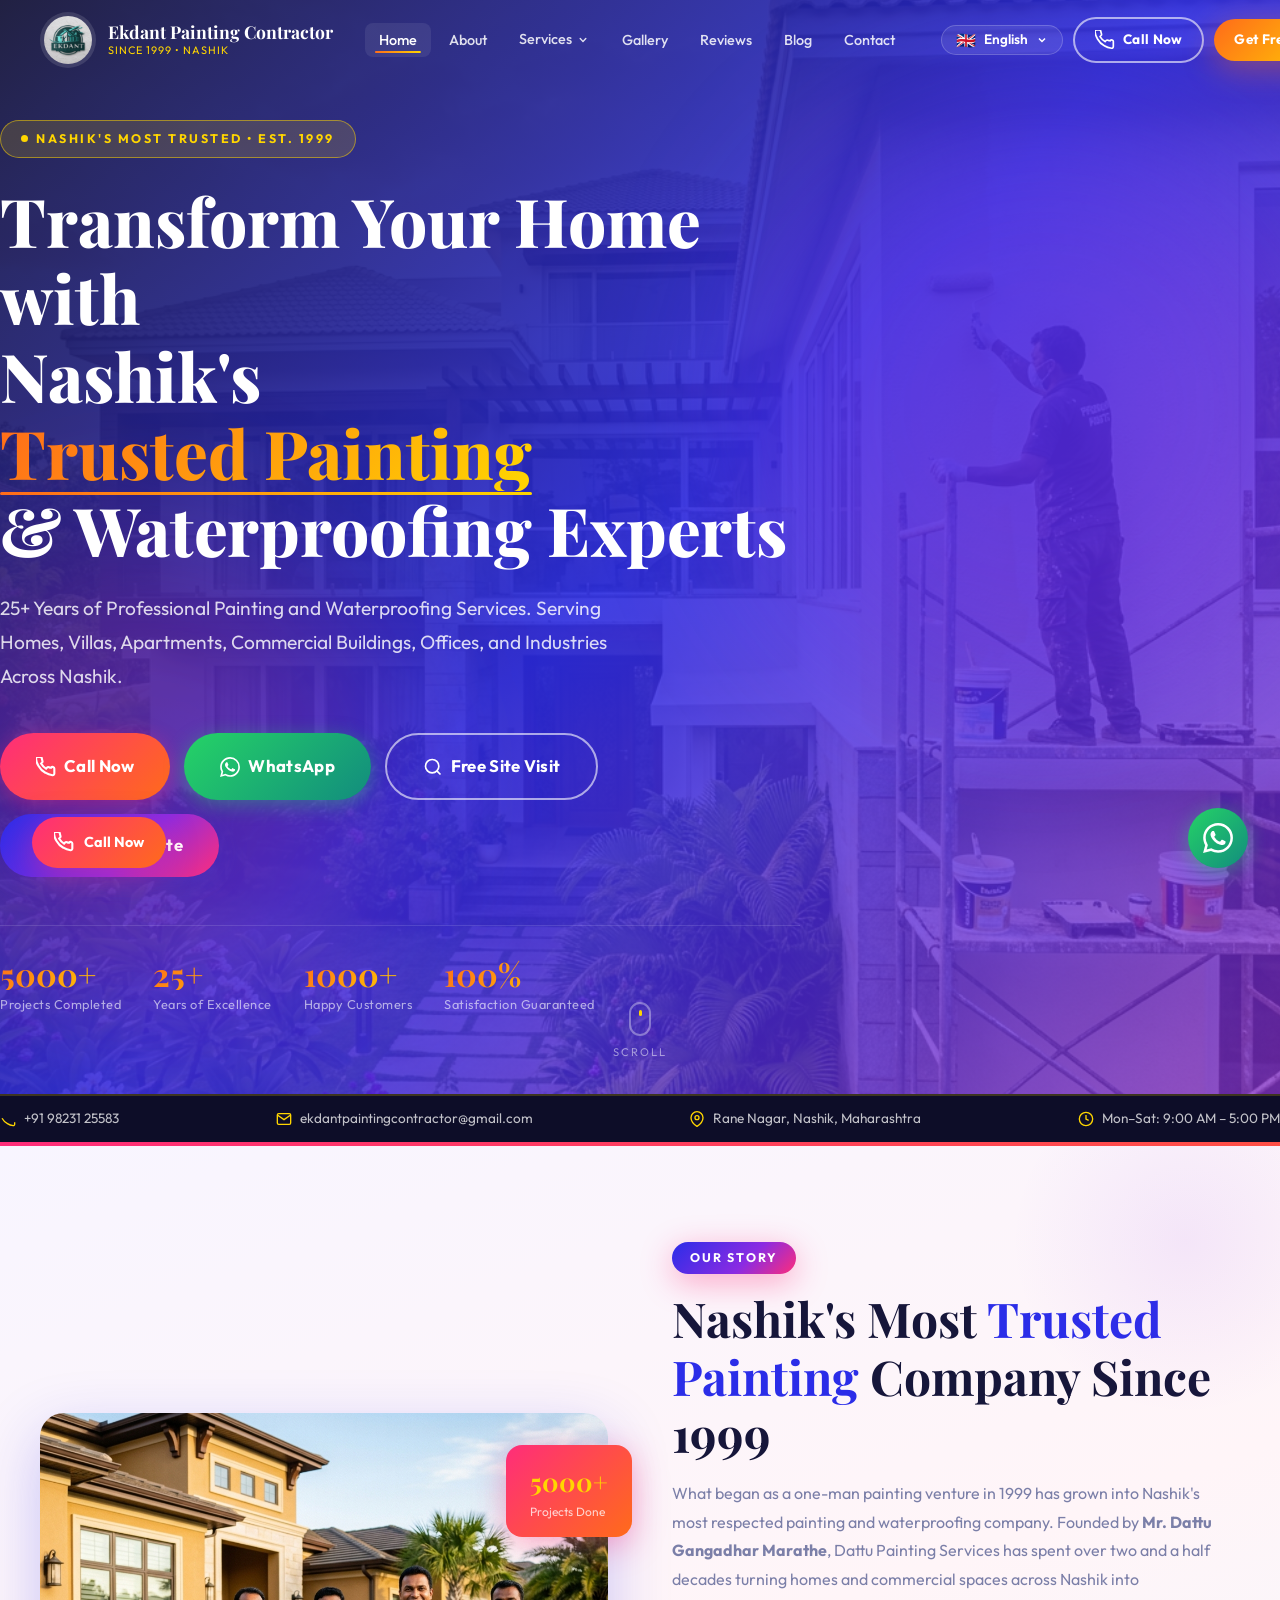
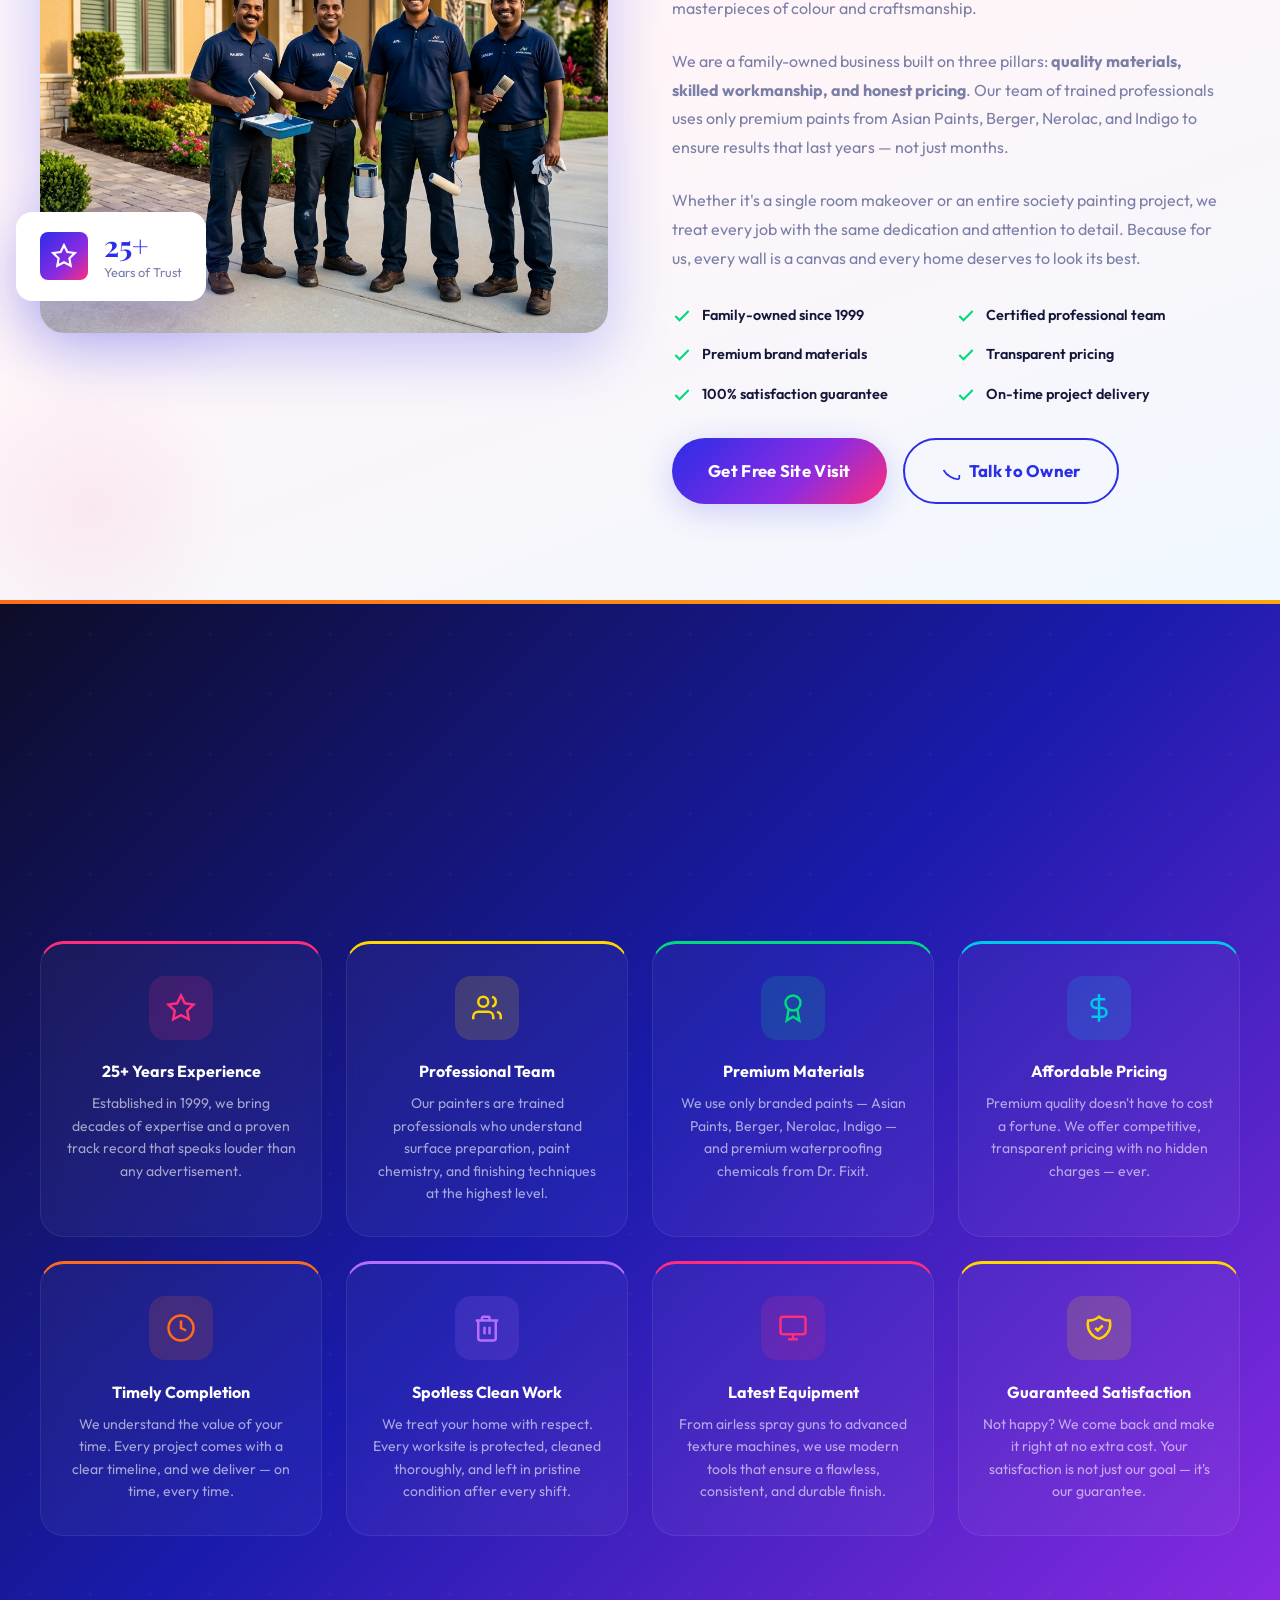
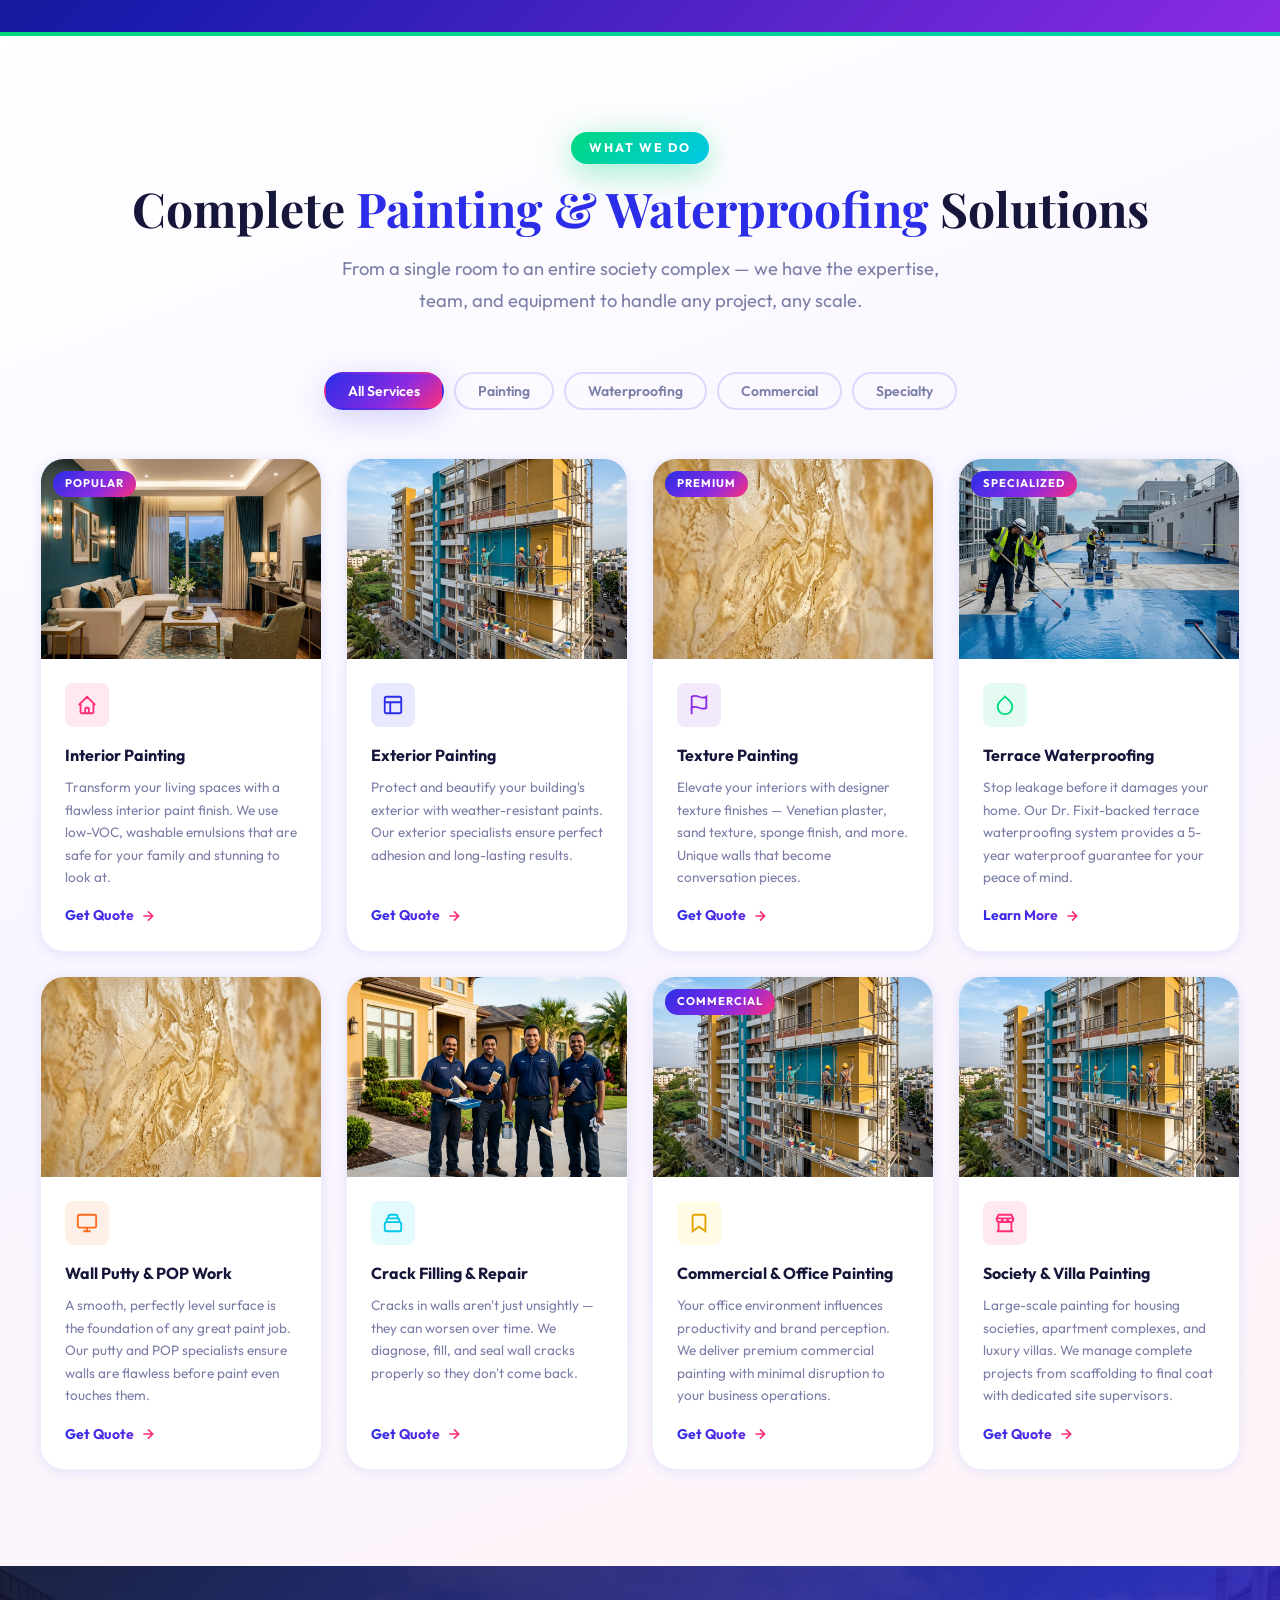
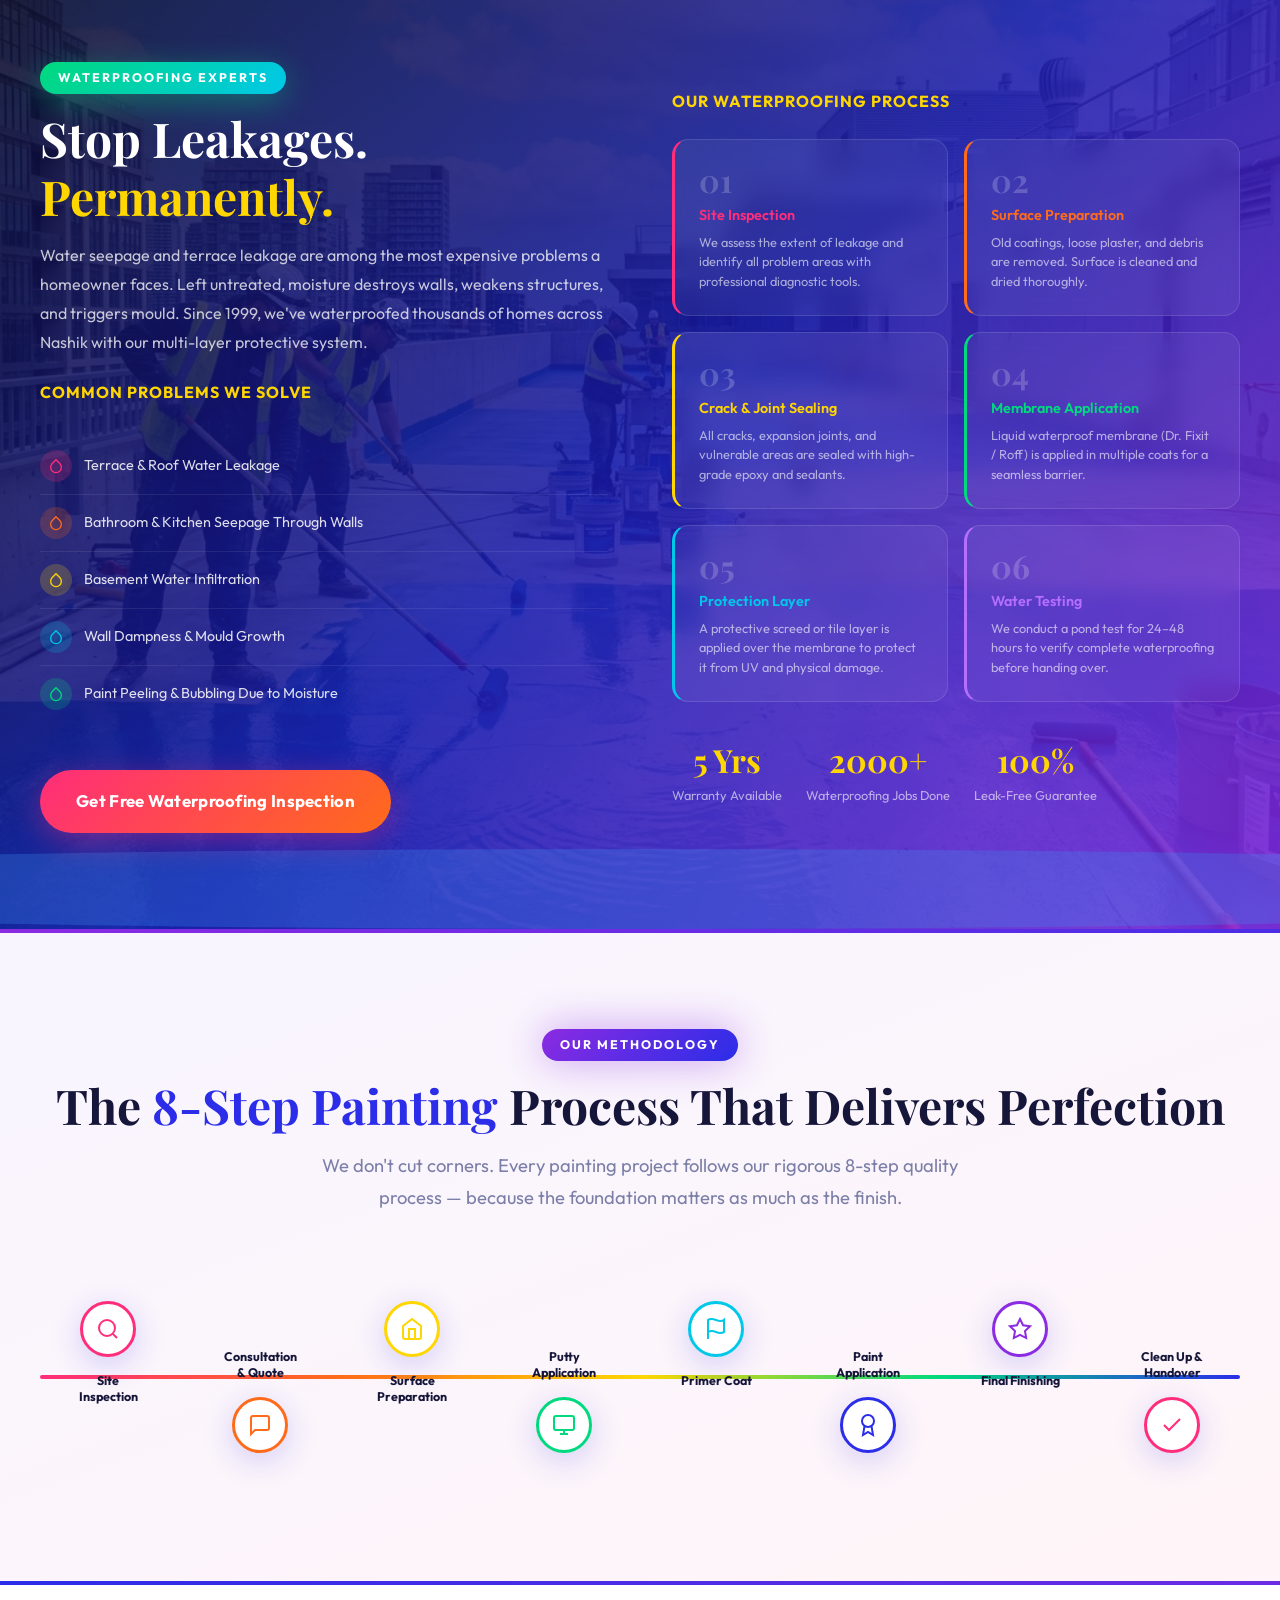
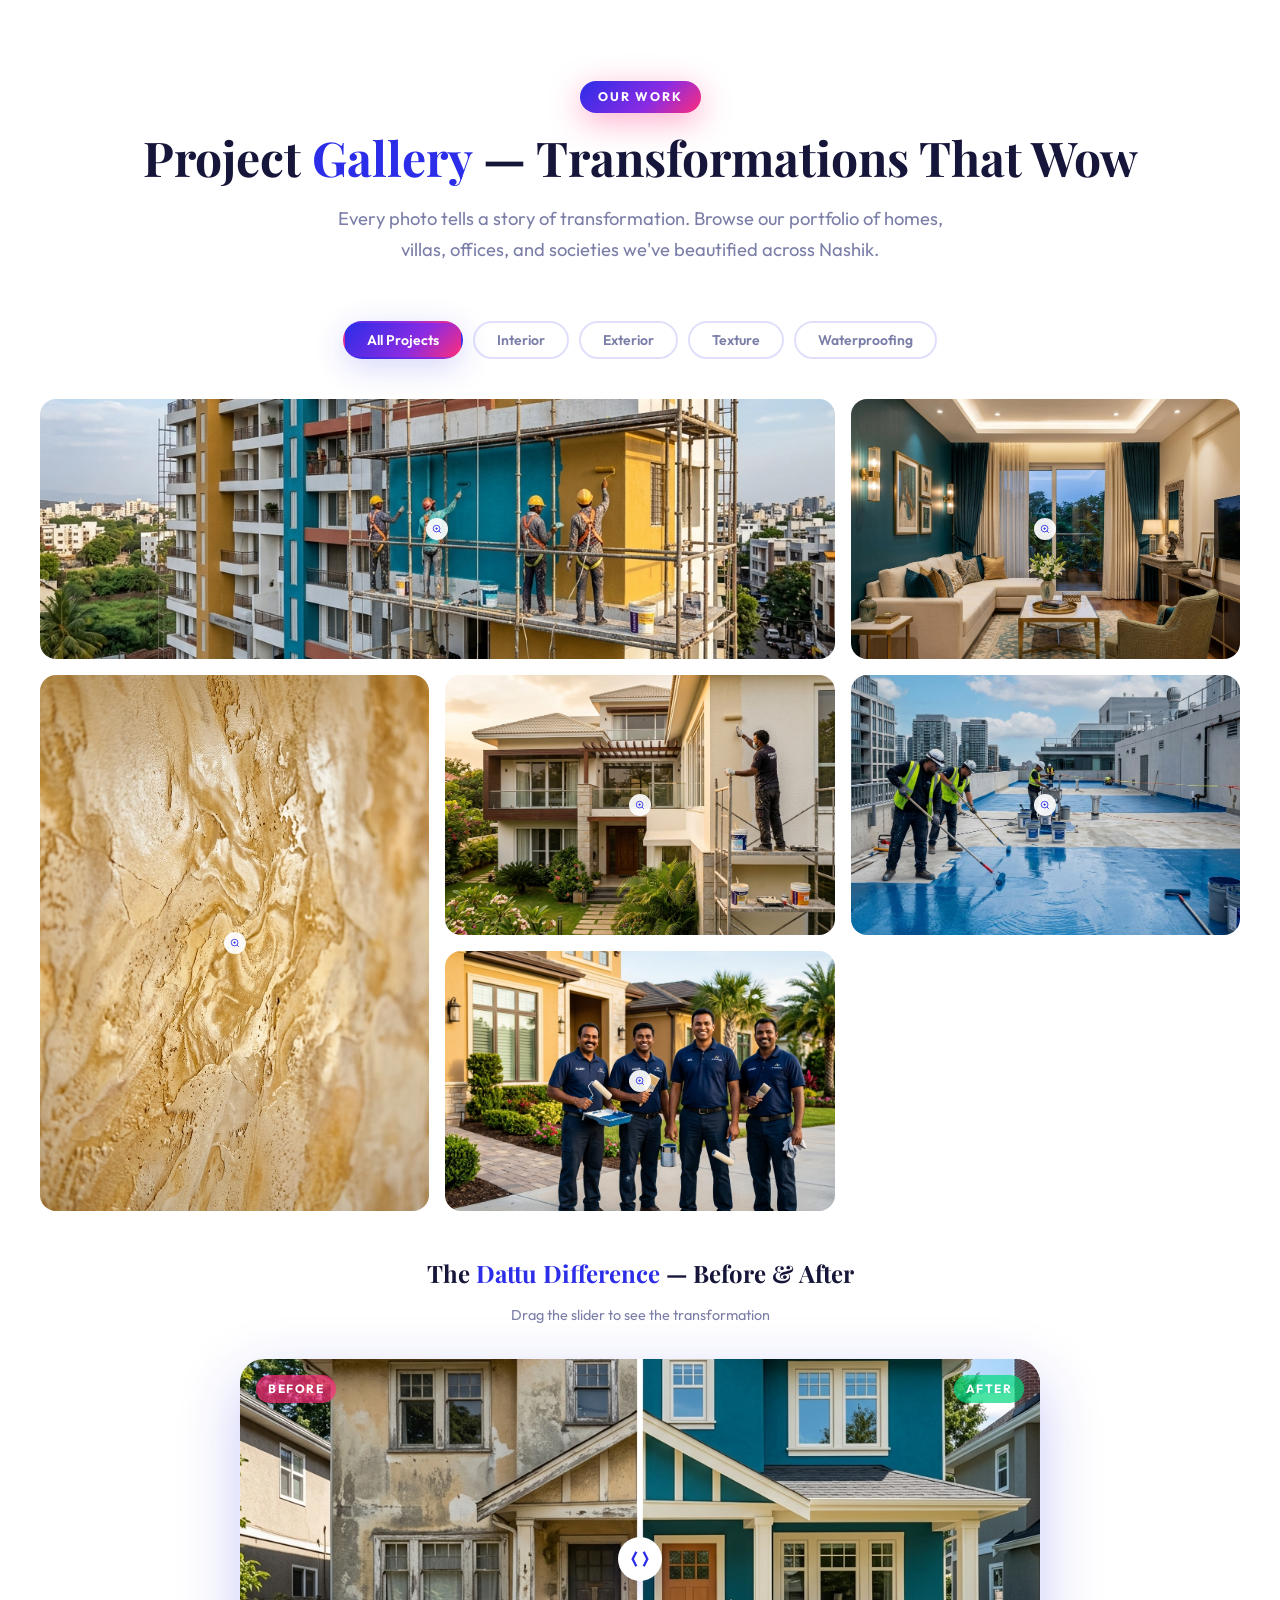
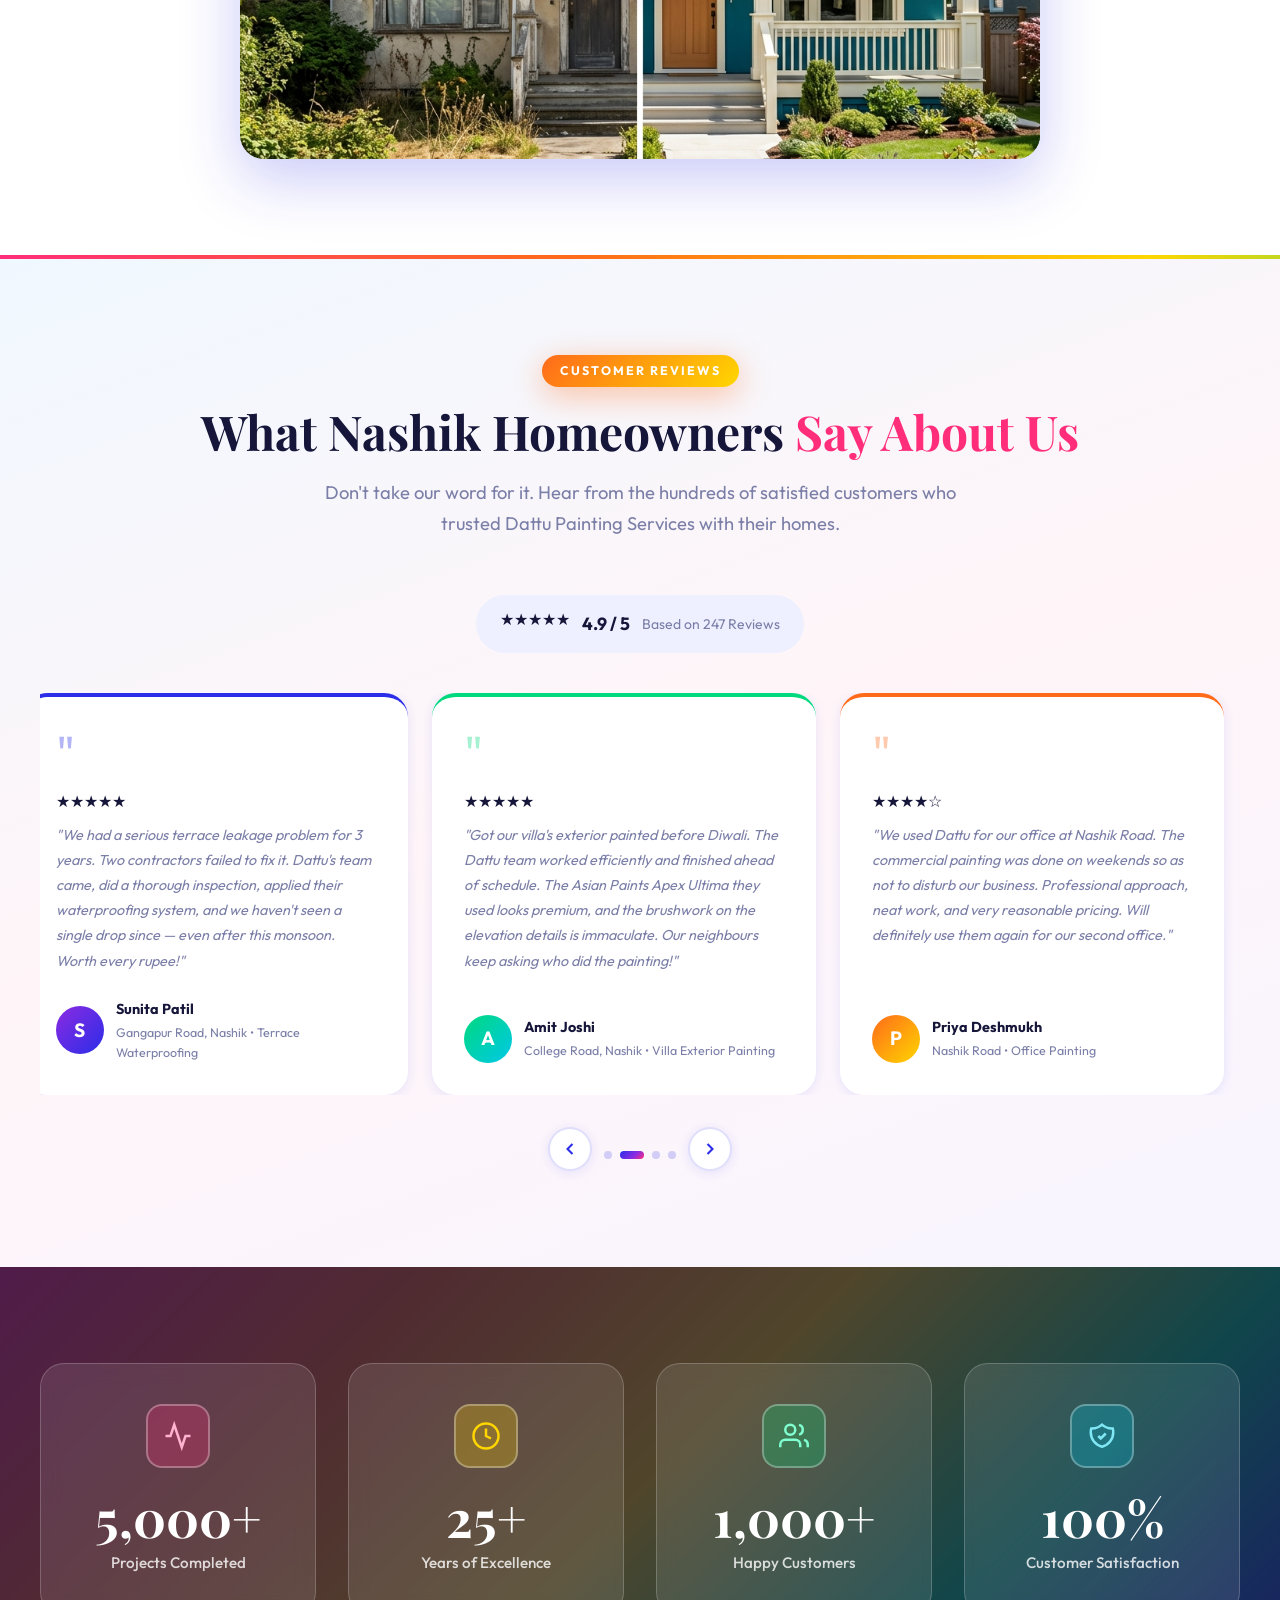
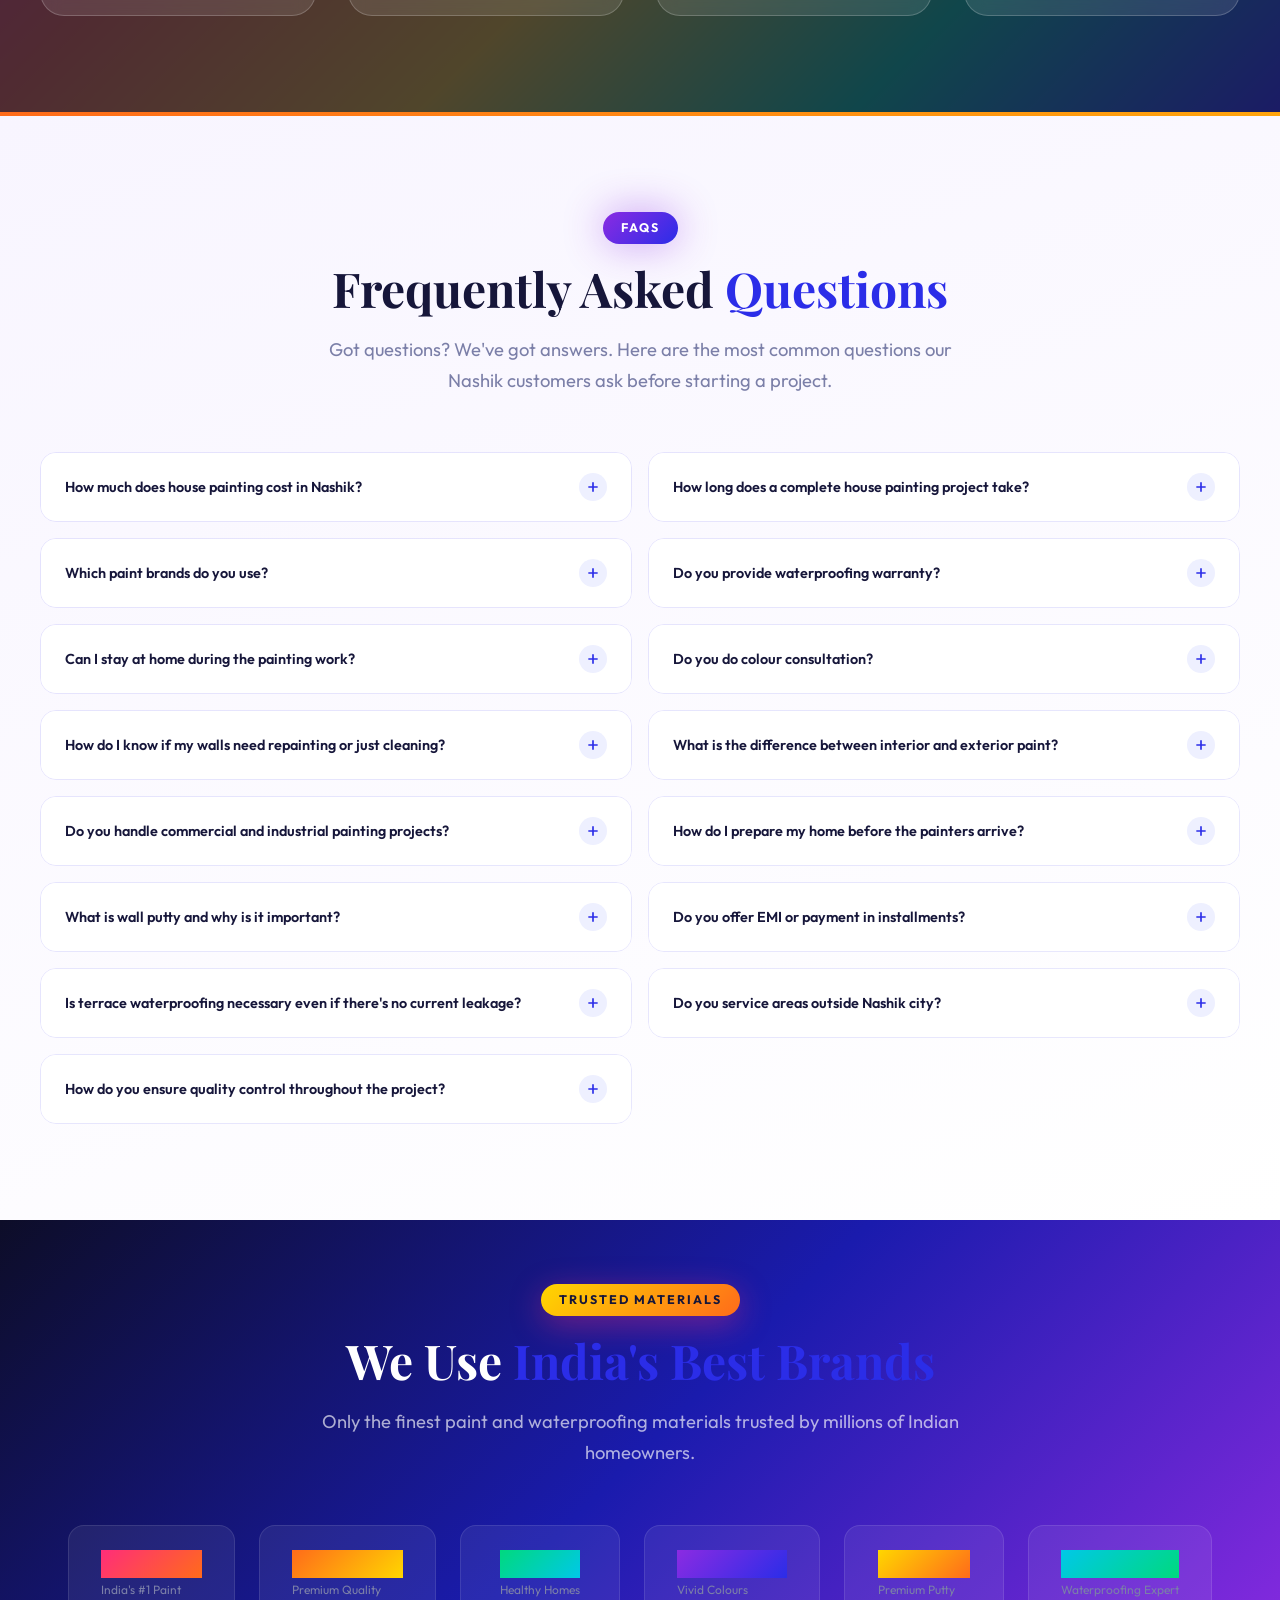
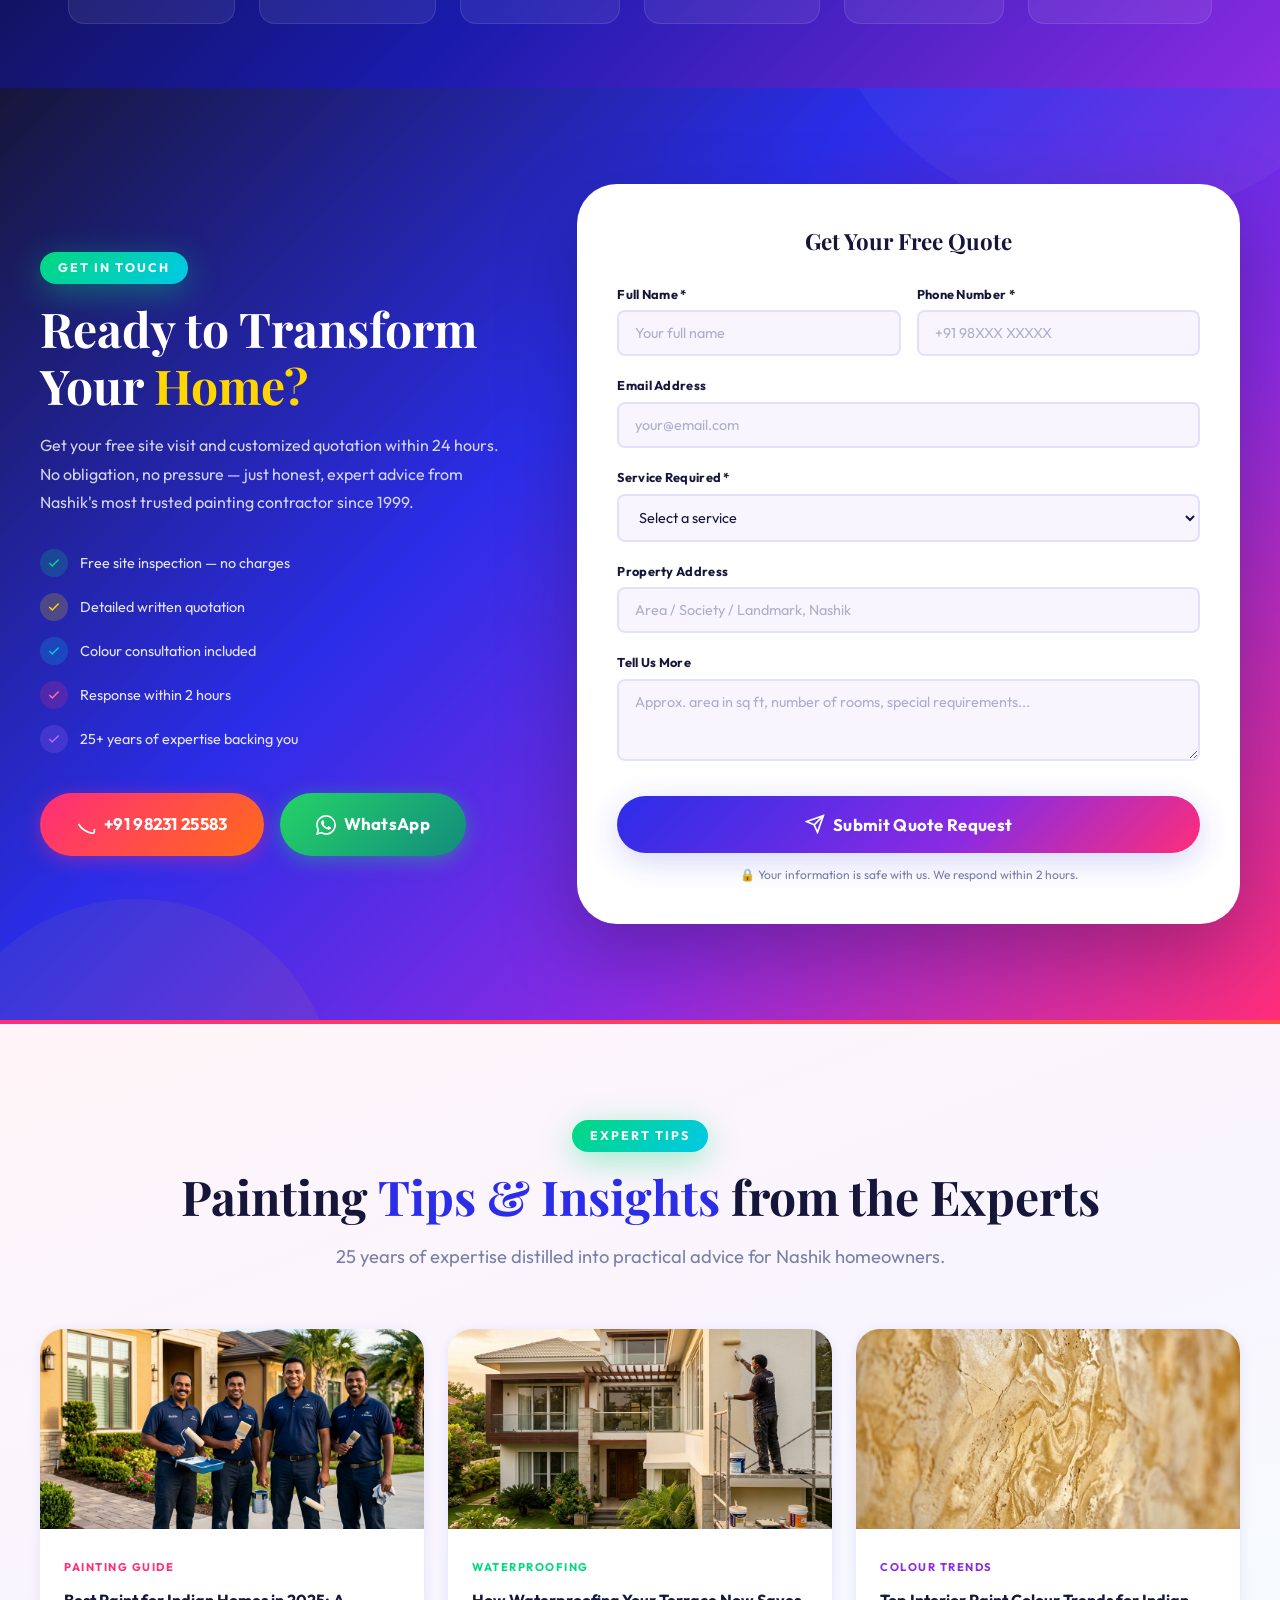
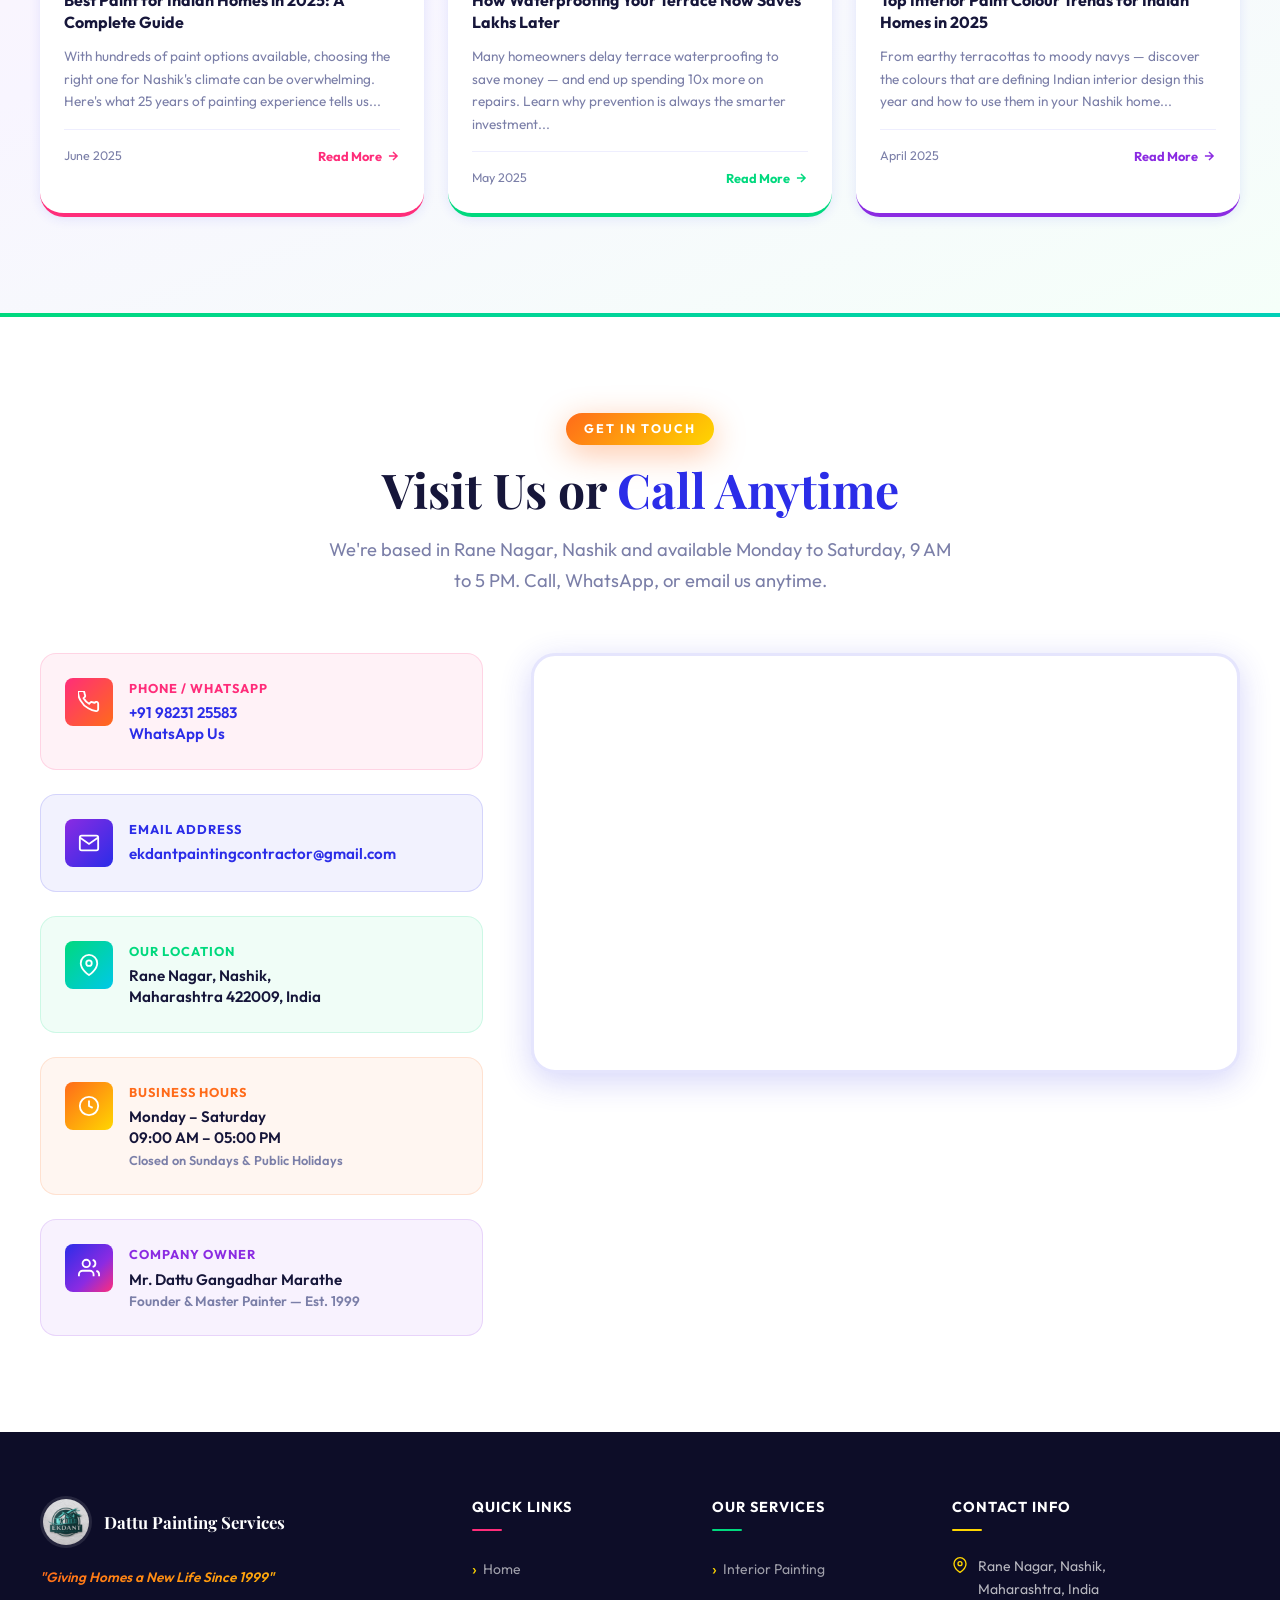
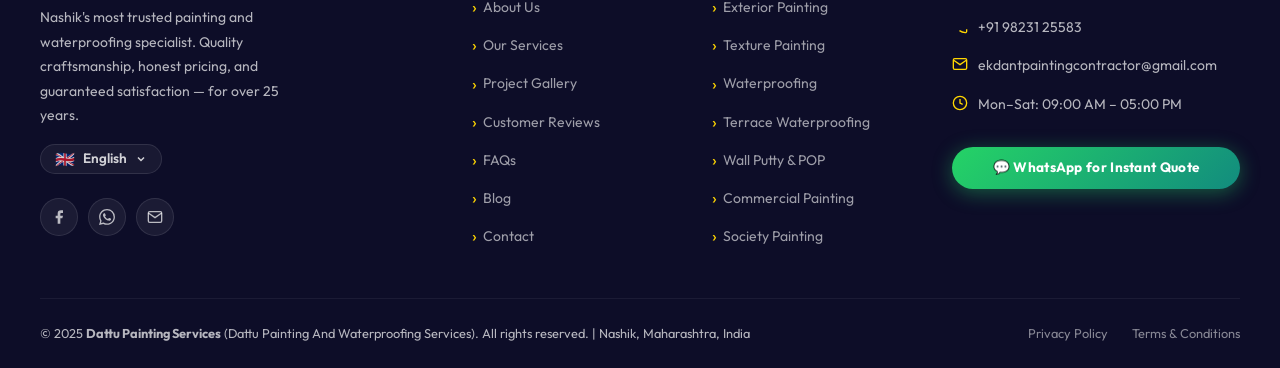
==== commit 28a5d16e: "Fix: Made language auto-detect redirection script protocol-safe to support both local file:// testin" ====
--- a/index.html
+++ b/index.html
@@ -17,6 +17,48 @@
   <meta name="author" content="Dattu Painting Services" />
   <meta name="robots" content="index, follow, max-image-preview:large, max-snippet:-1, max-video-preview:-1" />
   <link rel="canonical" href="https://ekdantpainting.in/" />
+  <link rel="alternate" hreflang="mr" href="https://ekdantpainting.in/mr/" />
+  <link rel="alternate" hreflang="en" href="https://ekdantpainting.in/" />
+  <link rel="alternate" hreflang="x-default" href="https://ekdantpainting.in/" />
+
+  <!-- Language Auto-Detect Redirection -->
+  <script>
+    (function() {
+      var lang = localStorage.getItem('preferred_language');
+      var isMarathiPath = window.location.pathname.indexOf('/mr/') !== -1 || window.location.pathname.endsWith('/mr');
+      if (!lang) {
+        var browserLang = (navigator.language || navigator.userLanguage || '').toLowerCase();
+        if (browserLang.startsWith('mr')) {
+          lang = 'mr';
+        } else {
+          lang = 'en';
+        }
+        localStorage.setItem('preferred_language', lang);
+      }
+      if (lang === 'mr' && !isMarathiPath) {
+        if (window.location.protocol === 'file:') {
+          var currentPath = window.location.pathname;
+          var newPath = currentPath.replace(/index\.html$/, 'mr/index.html');
+          if (newPath === currentPath) {
+            newPath = currentPath + (currentPath.endsWith('/') ? '' : '/') + 'mr/index.html';
+          }
+          window.location.replace(newPath + window.location.hash);
+        } else {
+          var newPath = window.location.origin + '/mr/' + window.location.hash;
+          window.location.replace(newPath);
+        }
+      } else if (lang === 'en' && isMarathiPath) {
+        if (window.location.protocol === 'file:') {
+          var currentPath = window.location.pathname;
+          var newPath = currentPath.replace(/mr\/index\.html$/, 'index.html').replace(/mr\/$/, '');
+          window.location.replace(newPath + window.location.hash);
+        } else {
+          var newPath = window.location.origin + '/' + window.location.hash;
+          window.location.replace(newPath);
+        }
+      }
+    })();
+  </script>
 
   <!-- ====== OPEN GRAPH ====== -->
   <meta property="og:type"        content="website" />
@@ -196,6 +238,18 @@
 
       <!-- CTA Buttons -->
       <div class="nav-cta" aria-label="Contact Actions">
+        <!-- Language Switcher -->
+        <div class="lang-switcher" role="navigation" aria-label="Language Selector">
+          <button class="lang-btn" aria-haspopup="true" aria-expanded="false" id="lang-btn-desktop">
+            <span class="lang-flag">&#127468;&#127463;</span>
+            <span class="lang-text">English</span>
+            <svg class="chevron" viewBox="0 0 24 24" fill="none" stroke="currentColor" stroke-width="2" aria-hidden="true"><polyline points="6 9 12 15 18 9"/></svg>
+          </button>
+          <div class="lang-dropdown-menu" aria-labelledby="lang-btn-desktop">
+            <a href="mr/index.html" class="lang-dropdown-item" data-lang="mr"><span class="lang-flag">&#127470;&#127475;</span> &#2350;&#2352;&#2366;&#2336;&#2368;</a>
+            <a href="index.html" class="lang-dropdown-item active" data-lang="en"><span class="lang-flag">&#127468;&#127463;</span> English</a>
+          </div>
+        </div>
         <a href="tel:+919823125583" class="btn btn-outline-white btn-sm" aria-label="Call Now">
           <svg class="btn-icon" viewBox="0 0 24 24" fill="none" stroke="currentColor" stroke-width="2" aria-hidden="true"><path d="M22 16.92v3a2 2 0 01-2.18 2 19.79 19.79 0 01-8.63-3.07A19.5 19.5 0 013.07 10.8 19.79 19.79 0 01.02 2.18 2 2 0 012 0h3a2 2 0 012 1.72 12.84 12.84 0 00.7 2.81 2 2 0 01-.45 2.11L6.09 7.91a16 16 0 006 6l1.27-1.27a2 2 0 012.11-.45 12.84 12.84 0 002.81.7A2 2 0 0122 14z"/></svg>
           Call Now
@@ -226,6 +280,18 @@
       <a href="#blogs"        class="mobile-nav-link">Blog</a>
       <a href="#contact"      class="mobile-nav-link">Contact Us</a>
       <div class="mobile-nav-cta">
+        <!-- Mobile Language Switcher -->
+        <div class="lang-switcher" style="margin-bottom:1rem; width:100%; display:block;">
+          <button class="lang-btn" style="width:100%; justify-content:center;" aria-haspopup="true" aria-expanded="false" id="lang-btn-mobile">
+            <span class="lang-flag">&#127468;&#127463;</span>
+            <span class="lang-text">English</span>
+            <svg class="chevron" viewBox="0 0 24 24" fill="none" stroke="currentColor" stroke-width="2" aria-hidden="true"><polyline points="6 9 12 15 18 9"/></svg>
+          </button>
+          <div class="lang-dropdown-menu" style="width:100%; text-align:center;" aria-labelledby="lang-btn-mobile">
+            <a href="mr/index.html" class="lang-dropdown-item" data-lang="mr" style="justify-content:center;"><span class="lang-flag">&#127470;&#127475;</span> &#2350;&#2352;&#2366;&#2336;&#2368;</a>
+            <a href="index.html" class="lang-dropdown-item active" data-lang="en" style="justify-content:center;"><span class="lang-flag">&#127468;&#127463;</span> English</a>
+          </div>
+        </div>
         <a href="tel:+919823125583"            class="btn btn-call btn-sm">&#128222; Call Now: +91 98231 25583</a>
         <a href="https://wa.me/919823125583"   class="btn btn-whatsapp btn-sm" target="_blank" rel="noopener">&#128172; WhatsApp Us</a>
         <a href="#quote"                       class="btn btn-accent btn-sm">Get Free Quote</a>
@@ -1671,6 +1737,20 @@
           </div>
           <p class="footer-tagline">"Giving Homes a New Life Since 1999"</p>
           <p class="footer-desc">Nashik's most trusted painting and waterproofing specialist. Quality craftsmanship, honest pricing, and guaranteed satisfaction &mdash; for over 25 years.</p>
+          
+          <div class="footer-lang-switcher">
+            <div class="lang-switcher" role="navigation" aria-label="Language Selector">
+              <button class="lang-btn" aria-haspopup="true" aria-expanded="false" id="lang-btn-footer">
+                <span class="lang-flag">&#127468;&#127463;</span>
+                <span class="lang-text">English</span>
+                <svg class="chevron" viewBox="0 0 24 24" fill="none" stroke="currentColor" stroke-width="2" aria-hidden="true"><polyline points="6 9 12 15 18 9"/></svg>
+              </button>
+              <div class="lang-dropdown-menu" aria-labelledby="lang-btn-footer">
+                <a href="mr/index.html" class="lang-dropdown-item" data-lang="mr"><span class="lang-flag">&#127470;&#127475;</span> &#2350;&#2352;&#2366;&#2336;&#2368;</a>
+                <a href="index.html" class="lang-dropdown-item active" data-lang="en"><span class="lang-flag">&#127468;&#127463;</span> English</a>
+              </div>
+            </div>
+          </div>
 
           <div class="footer-social" aria-label="Follow us on Social Media">
             <a href="#" class="social-btn" aria-label="Follow us on Facebook">
--- a/css/style.css
+++ b/css/style.css
@@ -1435,3 +1435,130 @@
 #faq        { border-top: 4px solid transparent; border-image: var(--grad-accent) 1; }
 #blogs      { border-top: 4px solid transparent; border-image: var(--grad-pink) 1; }
 #contact    { border-top: 4px solid transparent; border-image: var(--grad-green) 1; }
+
+/* ============================================================
+   LANGUAGE SWITCHER
+   ============================================================ */
+.lang-switcher {
+  position: relative;
+  display: inline-block;
+  z-index: var(--z-above);
+  vertical-align: middle;
+}
+
+.lang-btn {
+  display: inline-flex;
+  align-items: center;
+  gap: 8px;
+  background: rgba(255, 255, 255, 0.08);
+  border: 1px solid rgba(255, 255, 255, 0.2);
+  color: #fff;
+  padding: 6px 14px;
+  border-radius: var(--radius-full);
+  font-size: 0.85rem;
+  font-weight: 600;
+  cursor: pointer;
+  transition: var(--transition-base);
+  line-height: 1;
+}
+
+.lang-btn:hover {
+  background: rgba(255, 255, 255, 0.18);
+  border-color: rgba(255, 255, 255, 0.35);
+}
+
+#navbar.scrolled .lang-btn {
+  background: rgba(22, 22, 58, 0.08);
+  border-color: rgba(22, 22, 58, 0.15);
+  color: #fff; /* Keep it readable against scrolled background */
+}
+
+#navbar.scrolled .lang-btn:hover {
+  background: rgba(22, 22, 58, 0.15);
+  border-color: rgba(22, 22, 58, 0.3);
+}
+
+.lang-flag {
+  font-size: 1rem;
+  line-height: 1;
+  display: inline-block;
+}
+
+.lang-btn .chevron {
+  width: 12px;
+  height: 12px;
+  transition: var(--transition-fast);
+  color: inherit;
+  stroke-width: 3;
+}
+
+.lang-switcher:hover .chevron,
+.lang-switcher.open .chevron {
+  transform: rotate(180deg);
+}
+
+.lang-dropdown-menu {
+  position: absolute;
+  top: calc(100% + 8px);
+  right: 0;
+  min-width: 140px;
+  background: rgba(22, 22, 58, 0.98);
+  backdrop-filter: blur(15px);
+  border: 1px solid rgba(139, 43, 226, 0.25);
+  border-radius: var(--radius-md);
+  box-shadow: var(--shadow-md);
+  padding: 6px;
+  opacity: 0;
+  visibility: hidden;
+  transform: translateY(10px);
+  transition: var(--transition-base);
+}
+
+.lang-switcher:hover .lang-dropdown-menu,
+.lang-switcher.open .lang-dropdown-menu {
+  opacity: 1;
+  visibility: visible;
+  transform: translateY(0);
+}
+
+.lang-dropdown-item {
+  display: flex;
+  align-items: center;
+  gap: 8px;
+  padding: 8px 12px;
+  color: rgba(255, 255, 255, 0.8);
+  font-size: 0.85rem;
+  font-weight: 500;
+  border-radius: var(--radius-sm);
+  transition: var(--transition-fast);
+  width: 100%;
+  text-align: left;
+}
+
+.lang-dropdown-item:hover {
+  background: rgba(255, 45, 122, 0.12);
+  color: var(--clr-secondary);
+}
+
+.lang-dropdown-item.active {
+  background: var(--grad-primary);
+  color: #fff;
+}
+
+/* Footer Lang Switcher specific styling */
+.footer-lang-switcher {
+  margin-top: 1rem;
+  display: inline-block;
+}
+
+.footer-lang-switcher .lang-btn {
+  background: rgba(255, 255, 255, 0.05);
+  border-color: rgba(255, 255, 255, 0.1);
+  color: rgba(255, 255, 255, 0.8);
+}
+
+.footer-lang-switcher .lang-btn:hover {
+  background: rgba(255, 255, 255, 0.15);
+  color: #fff;
+}
+
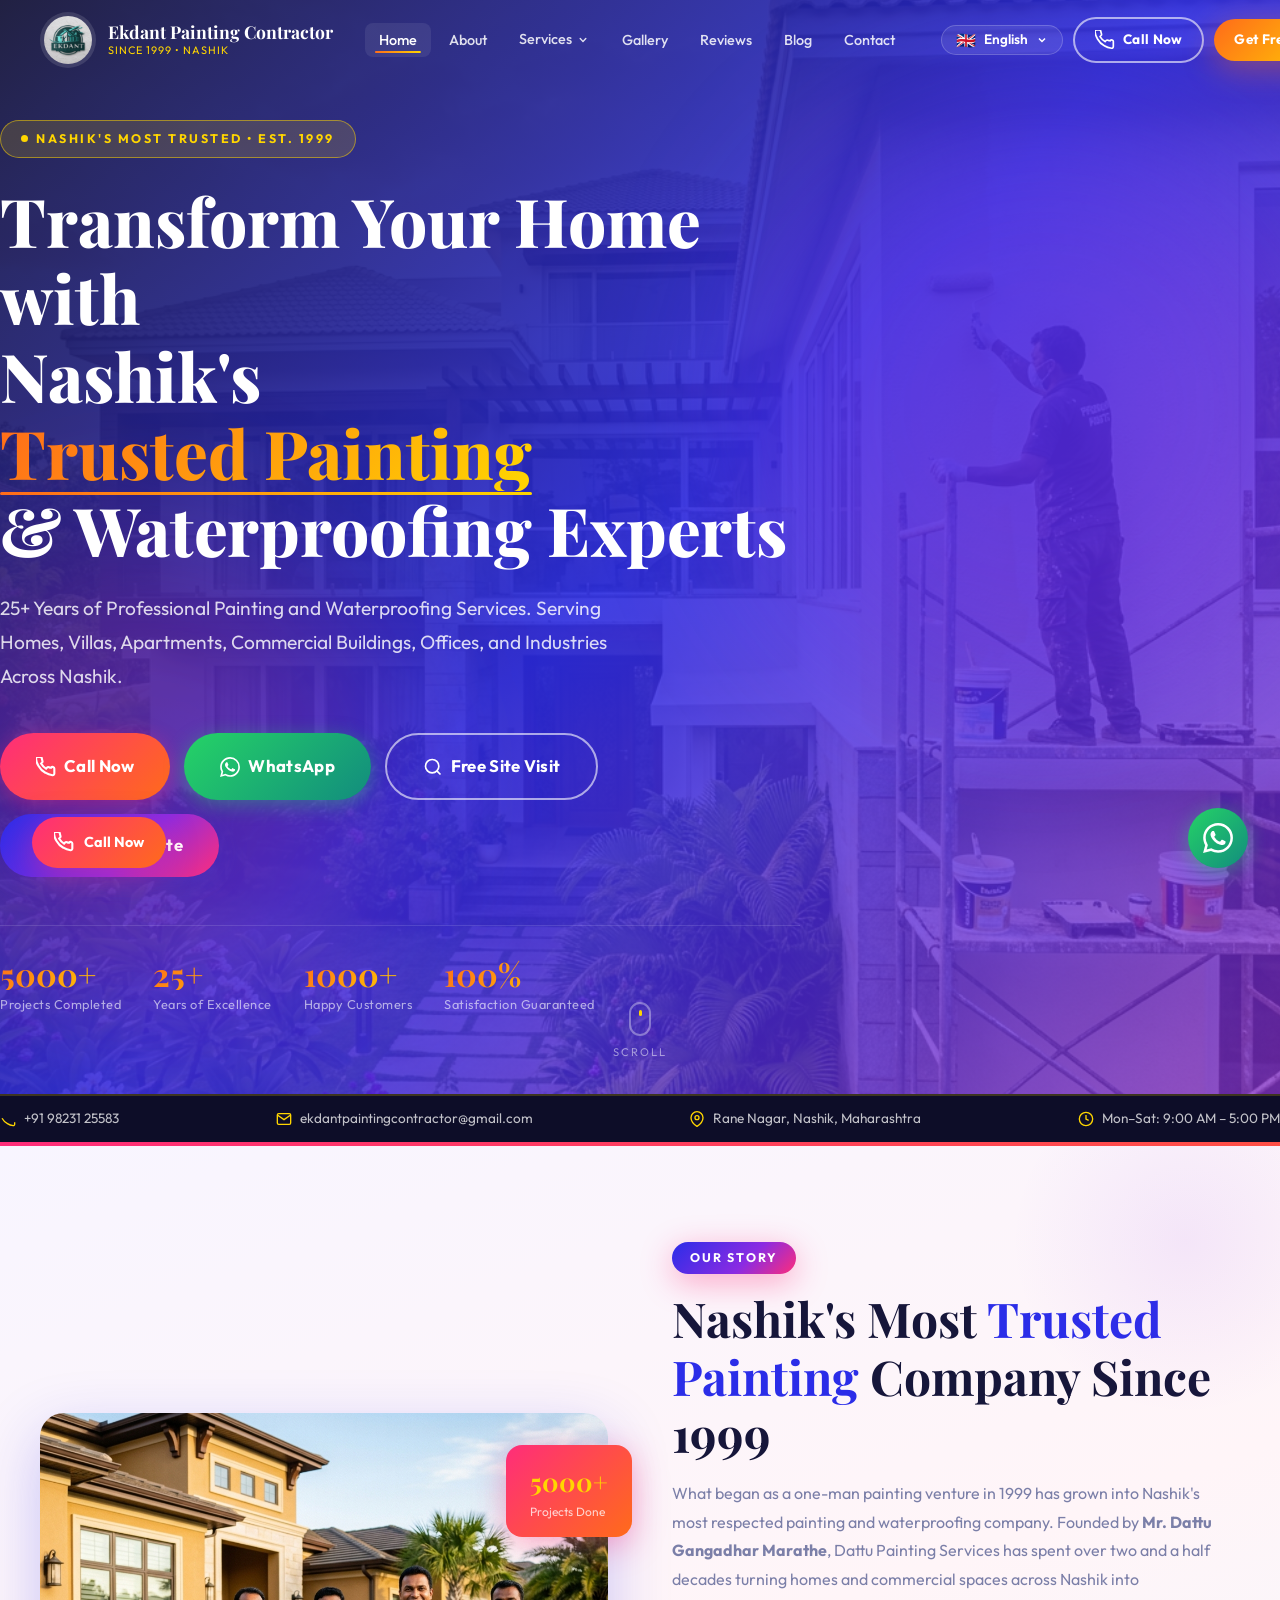
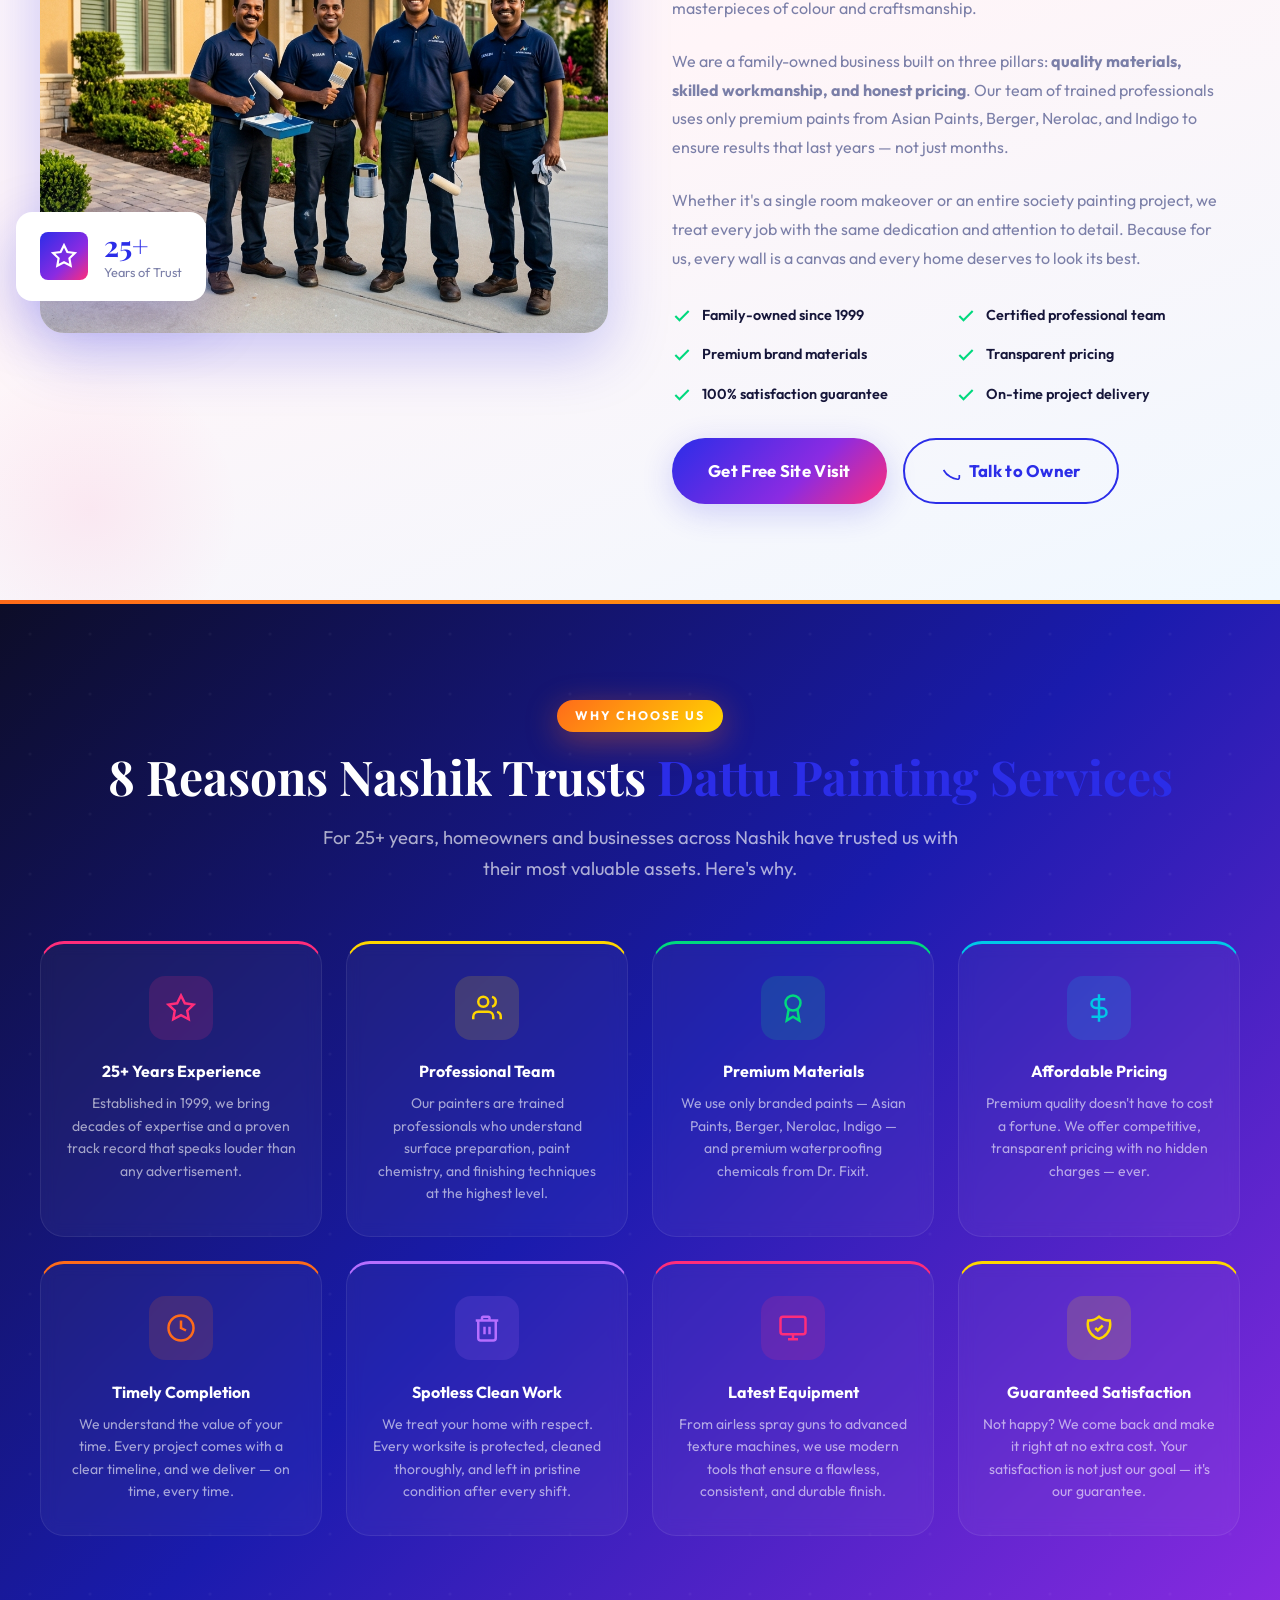
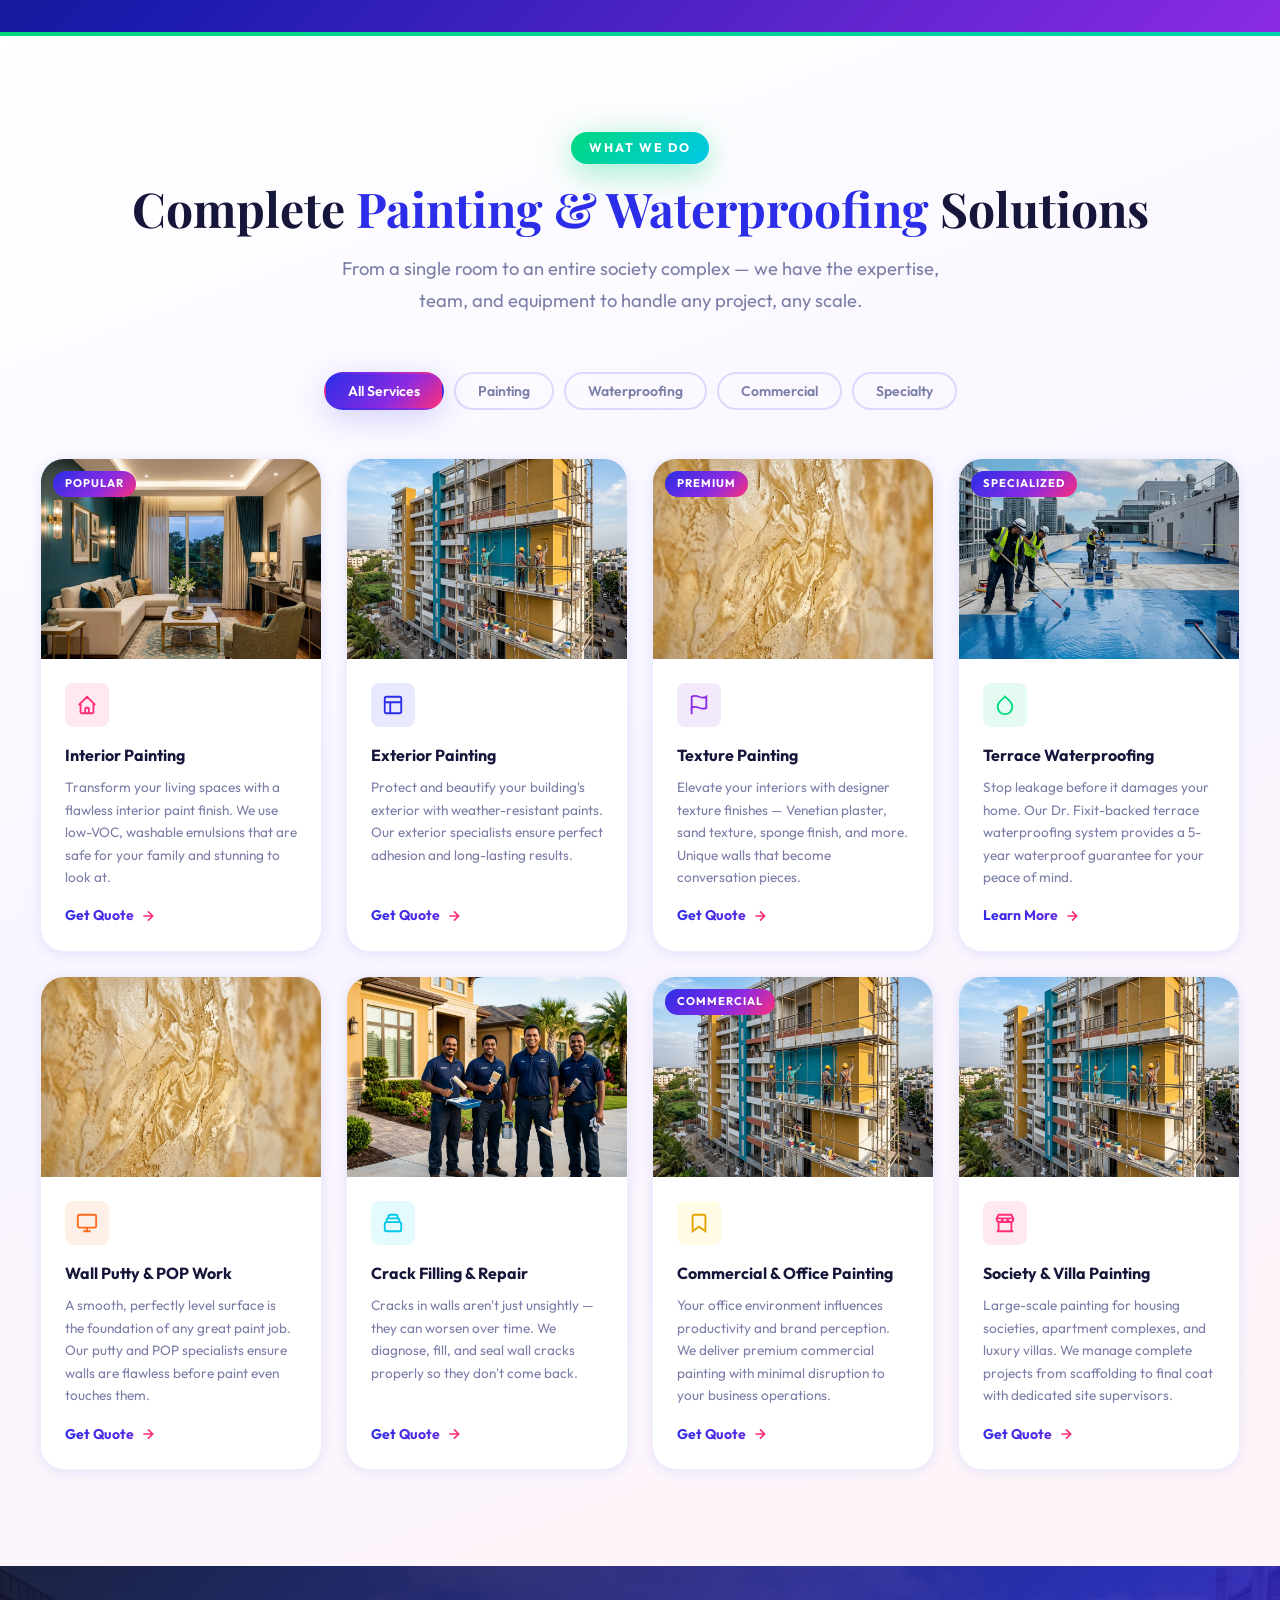
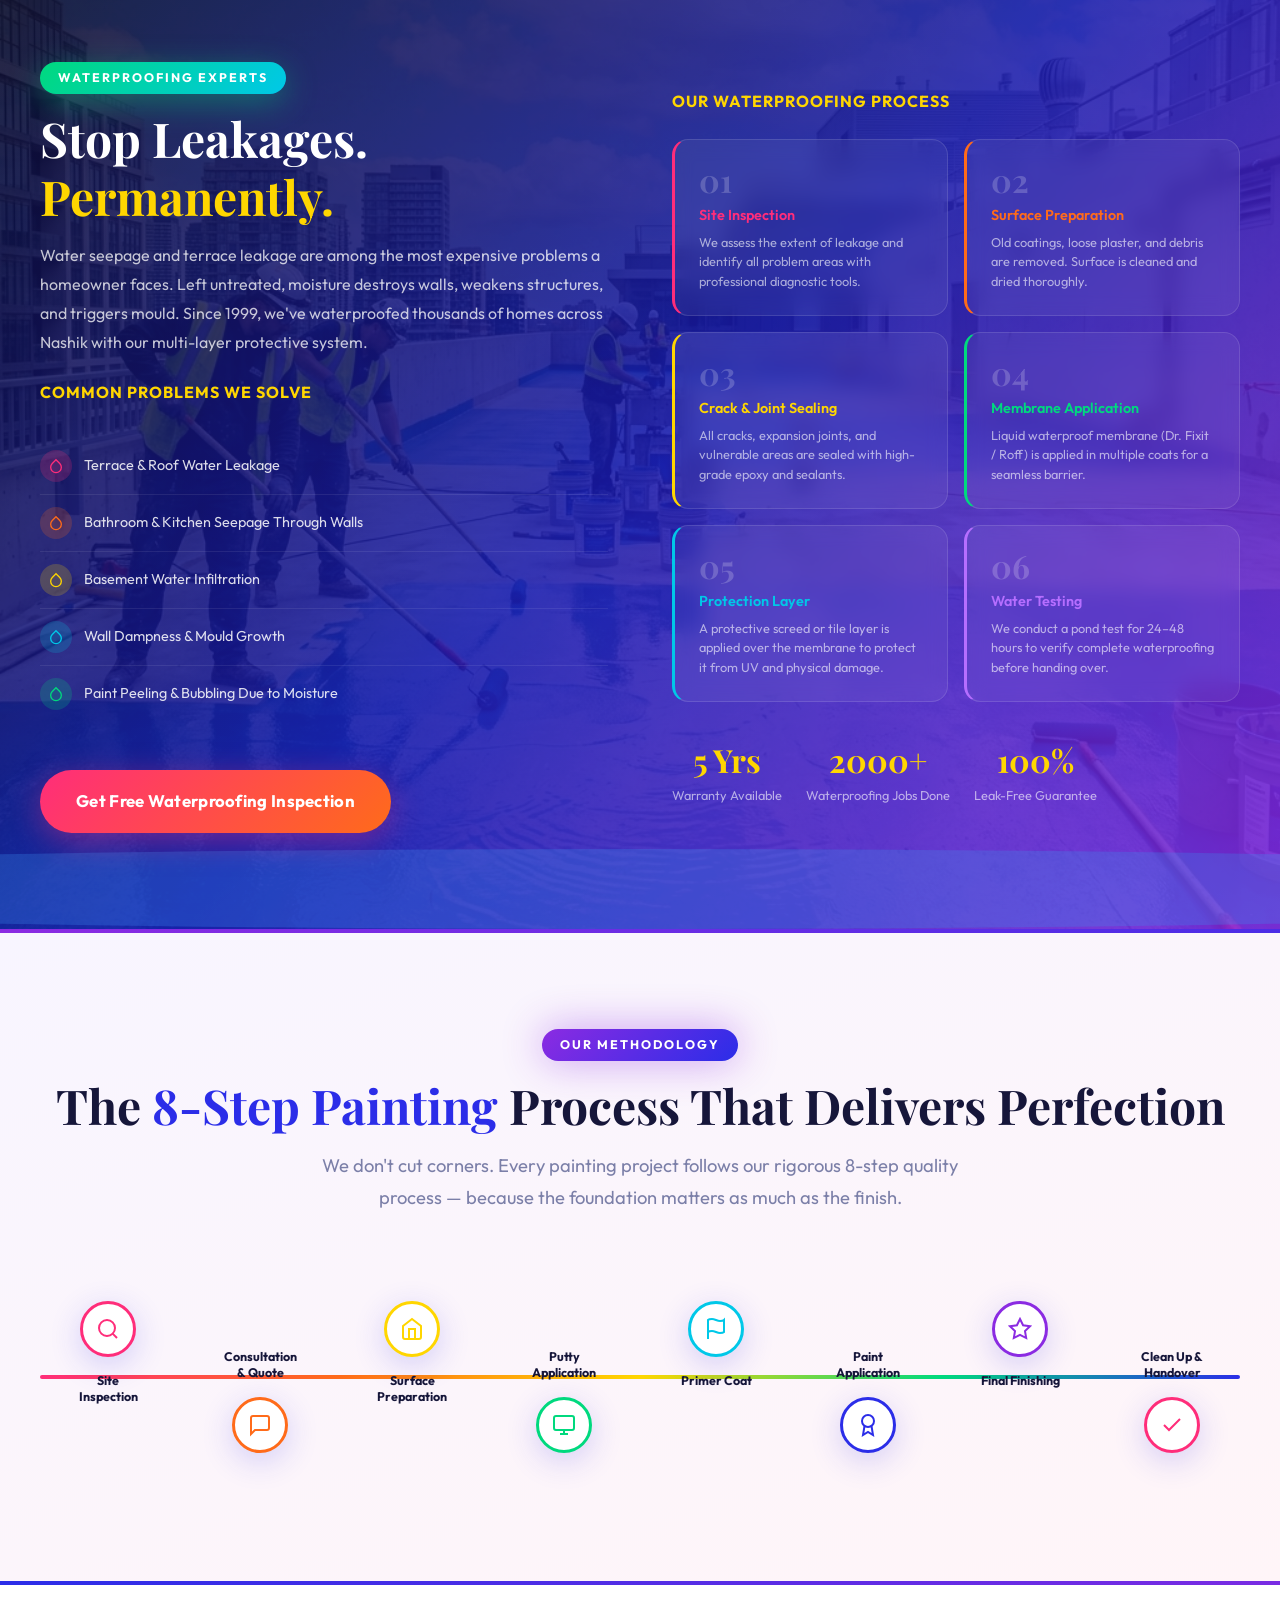
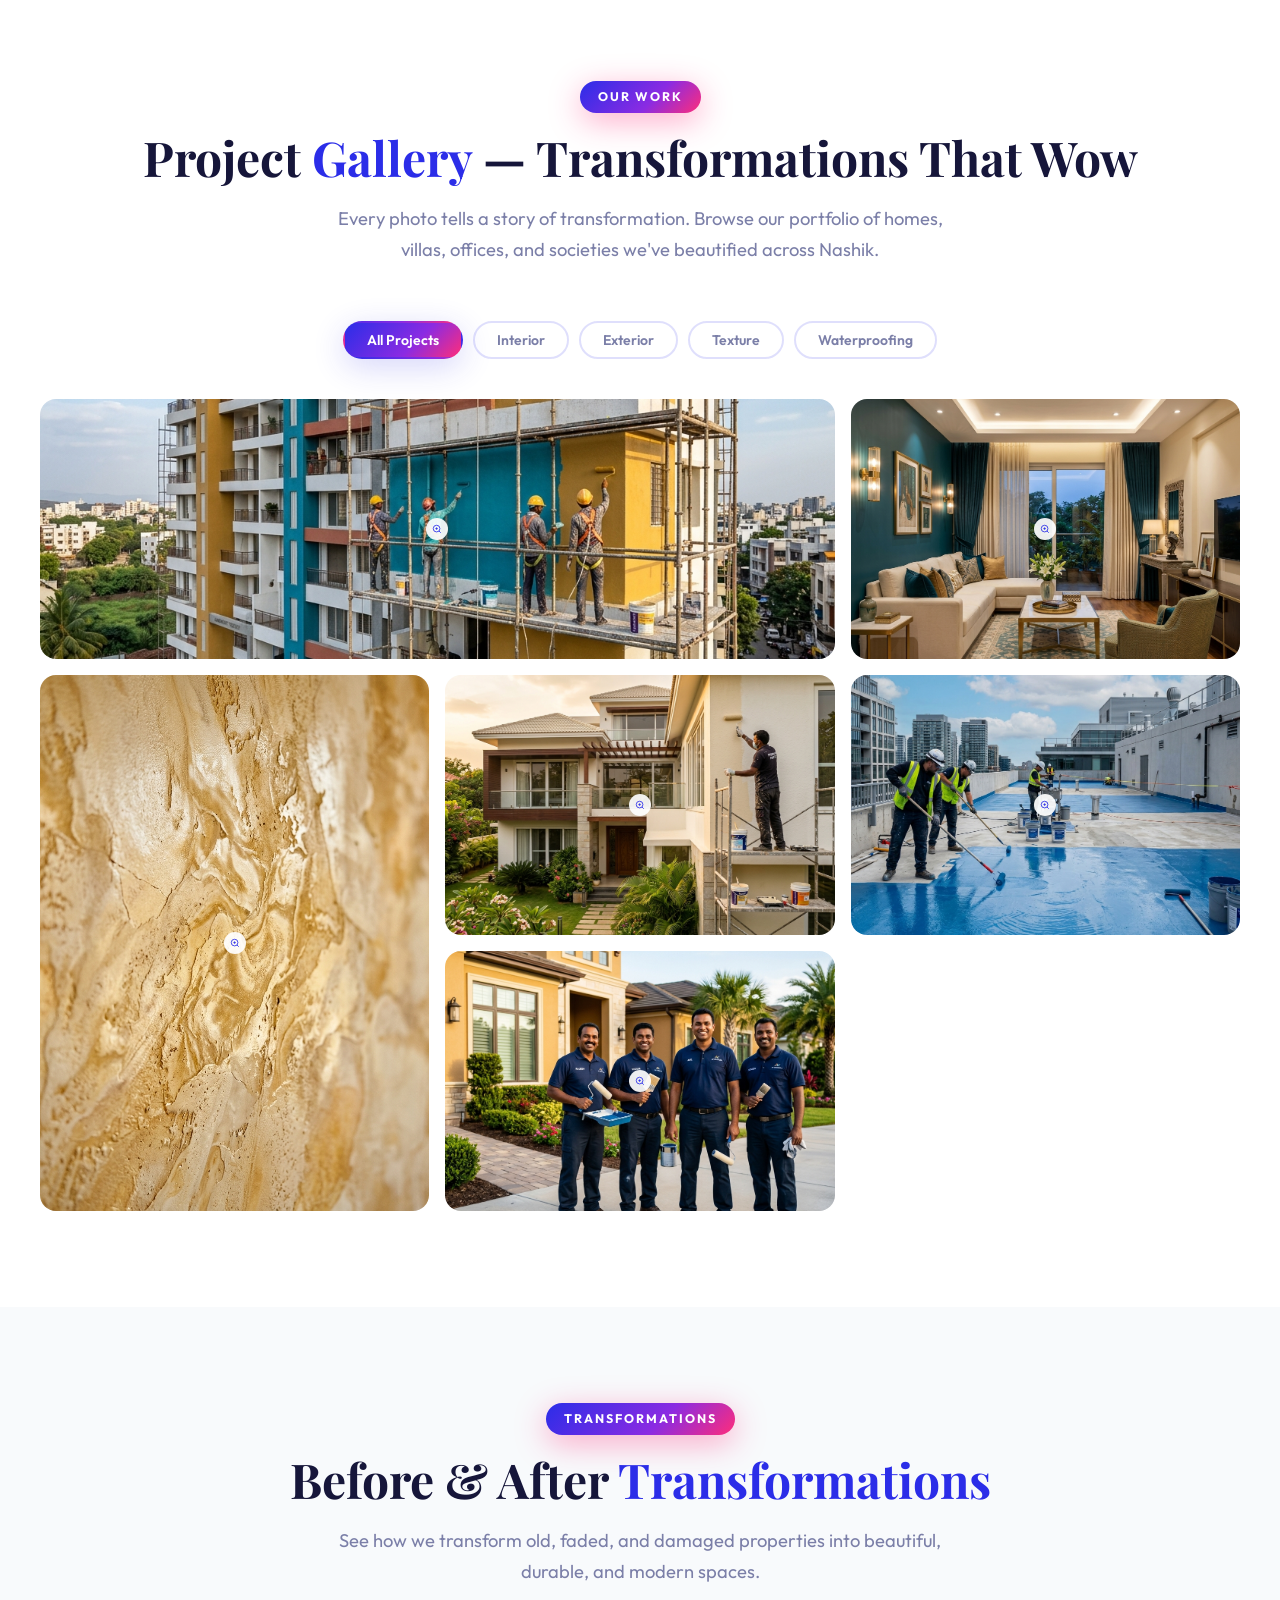
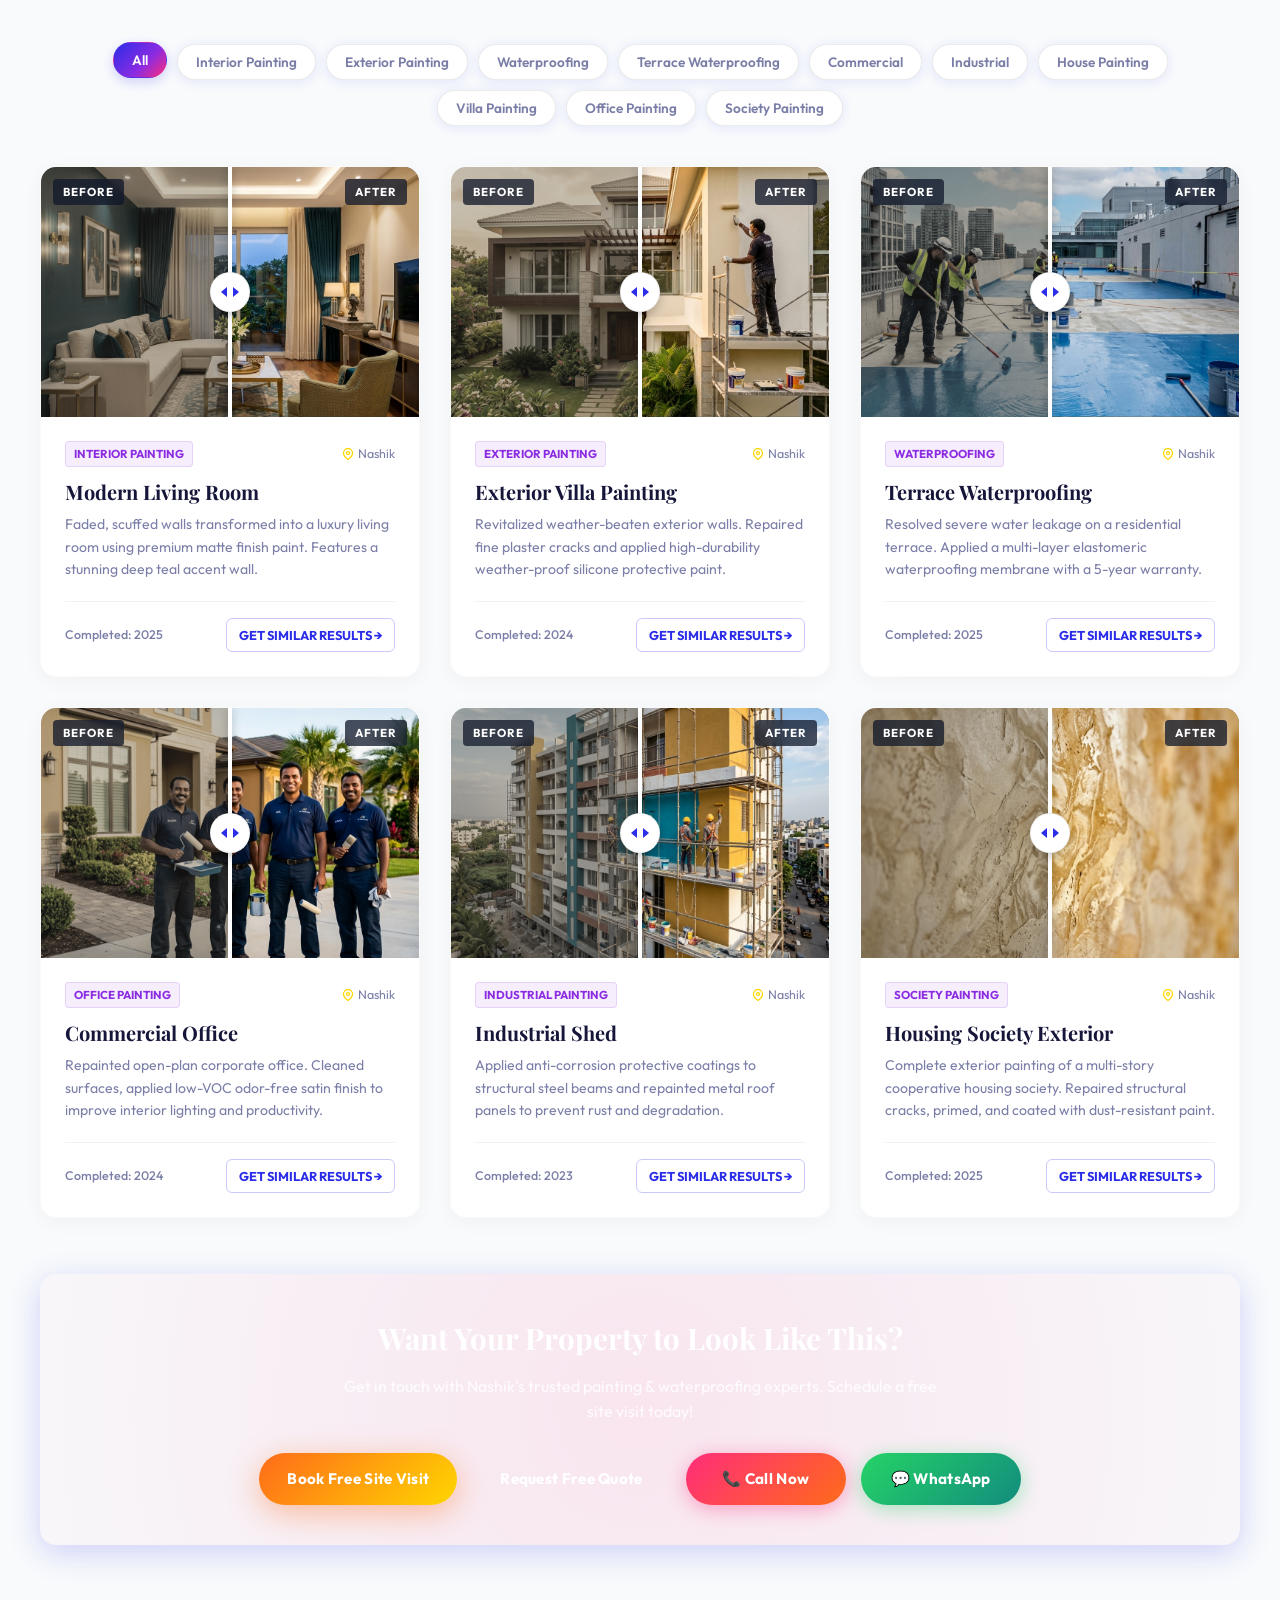
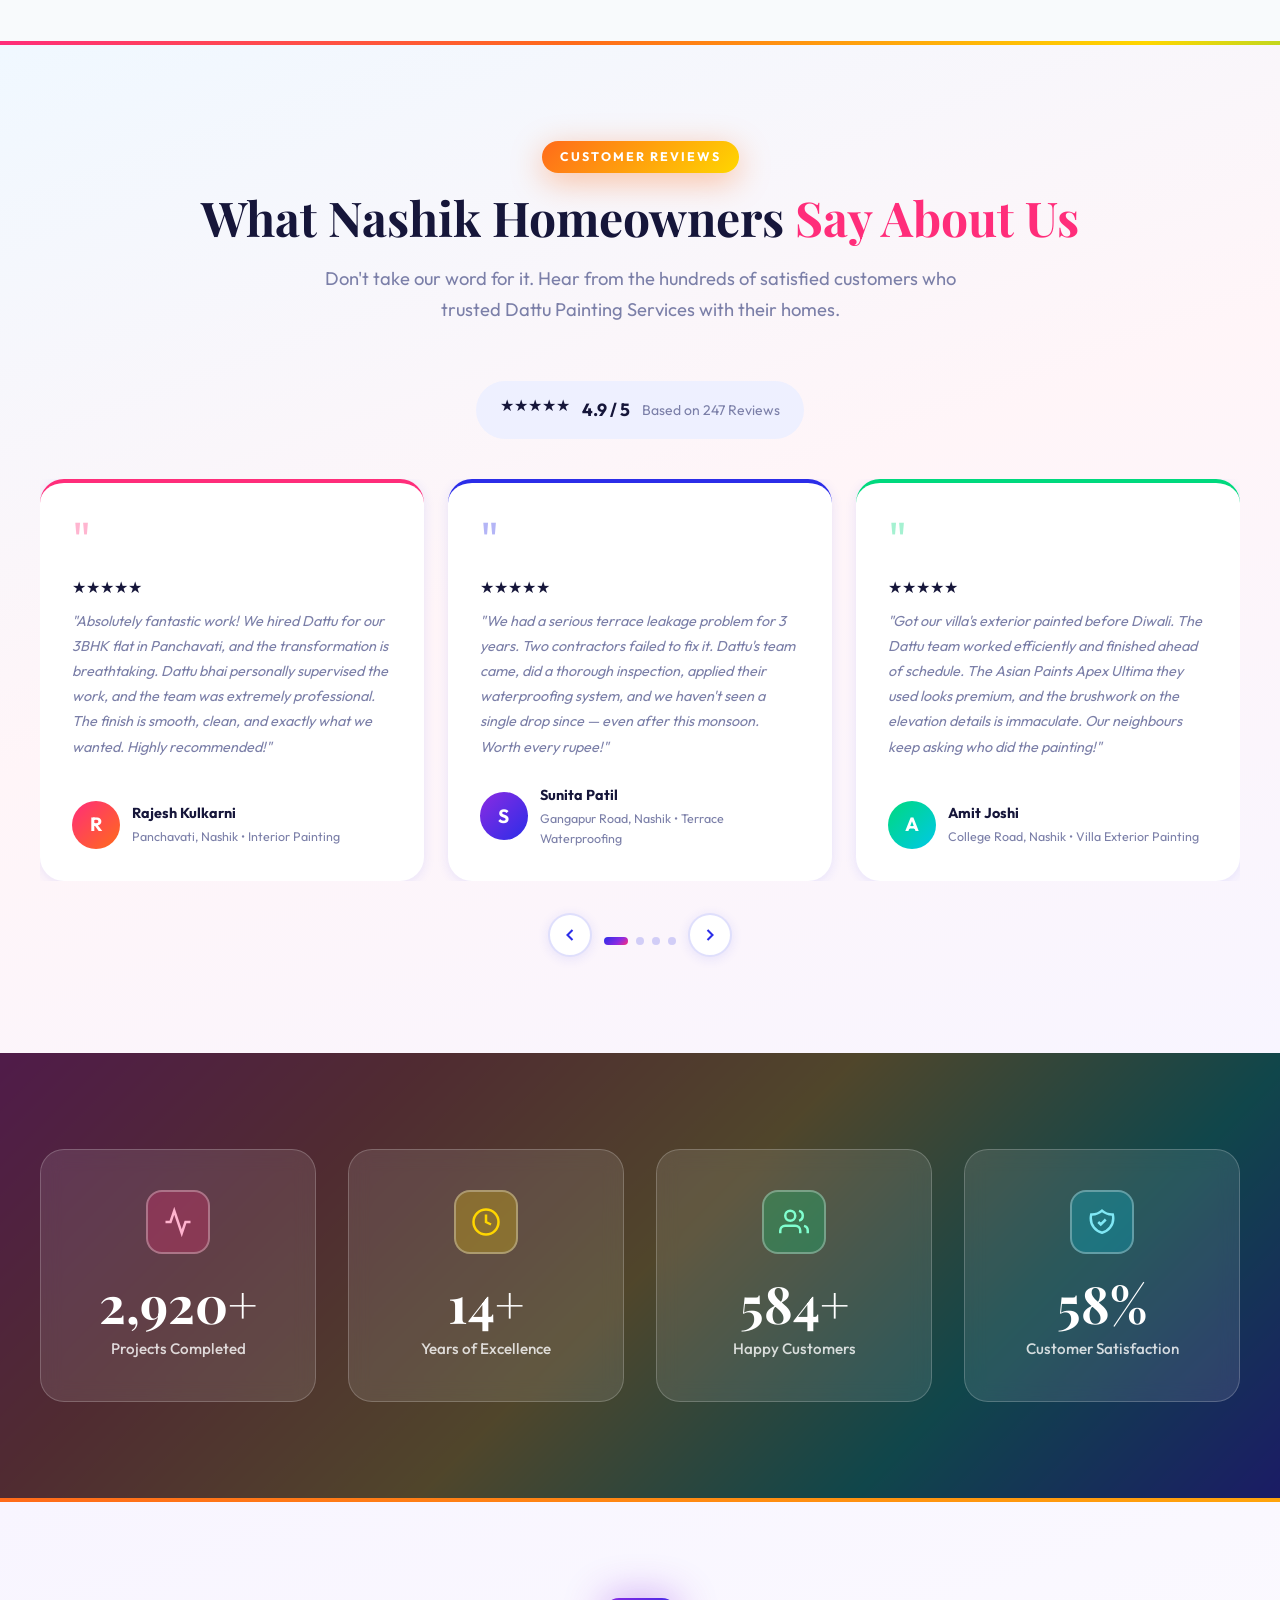
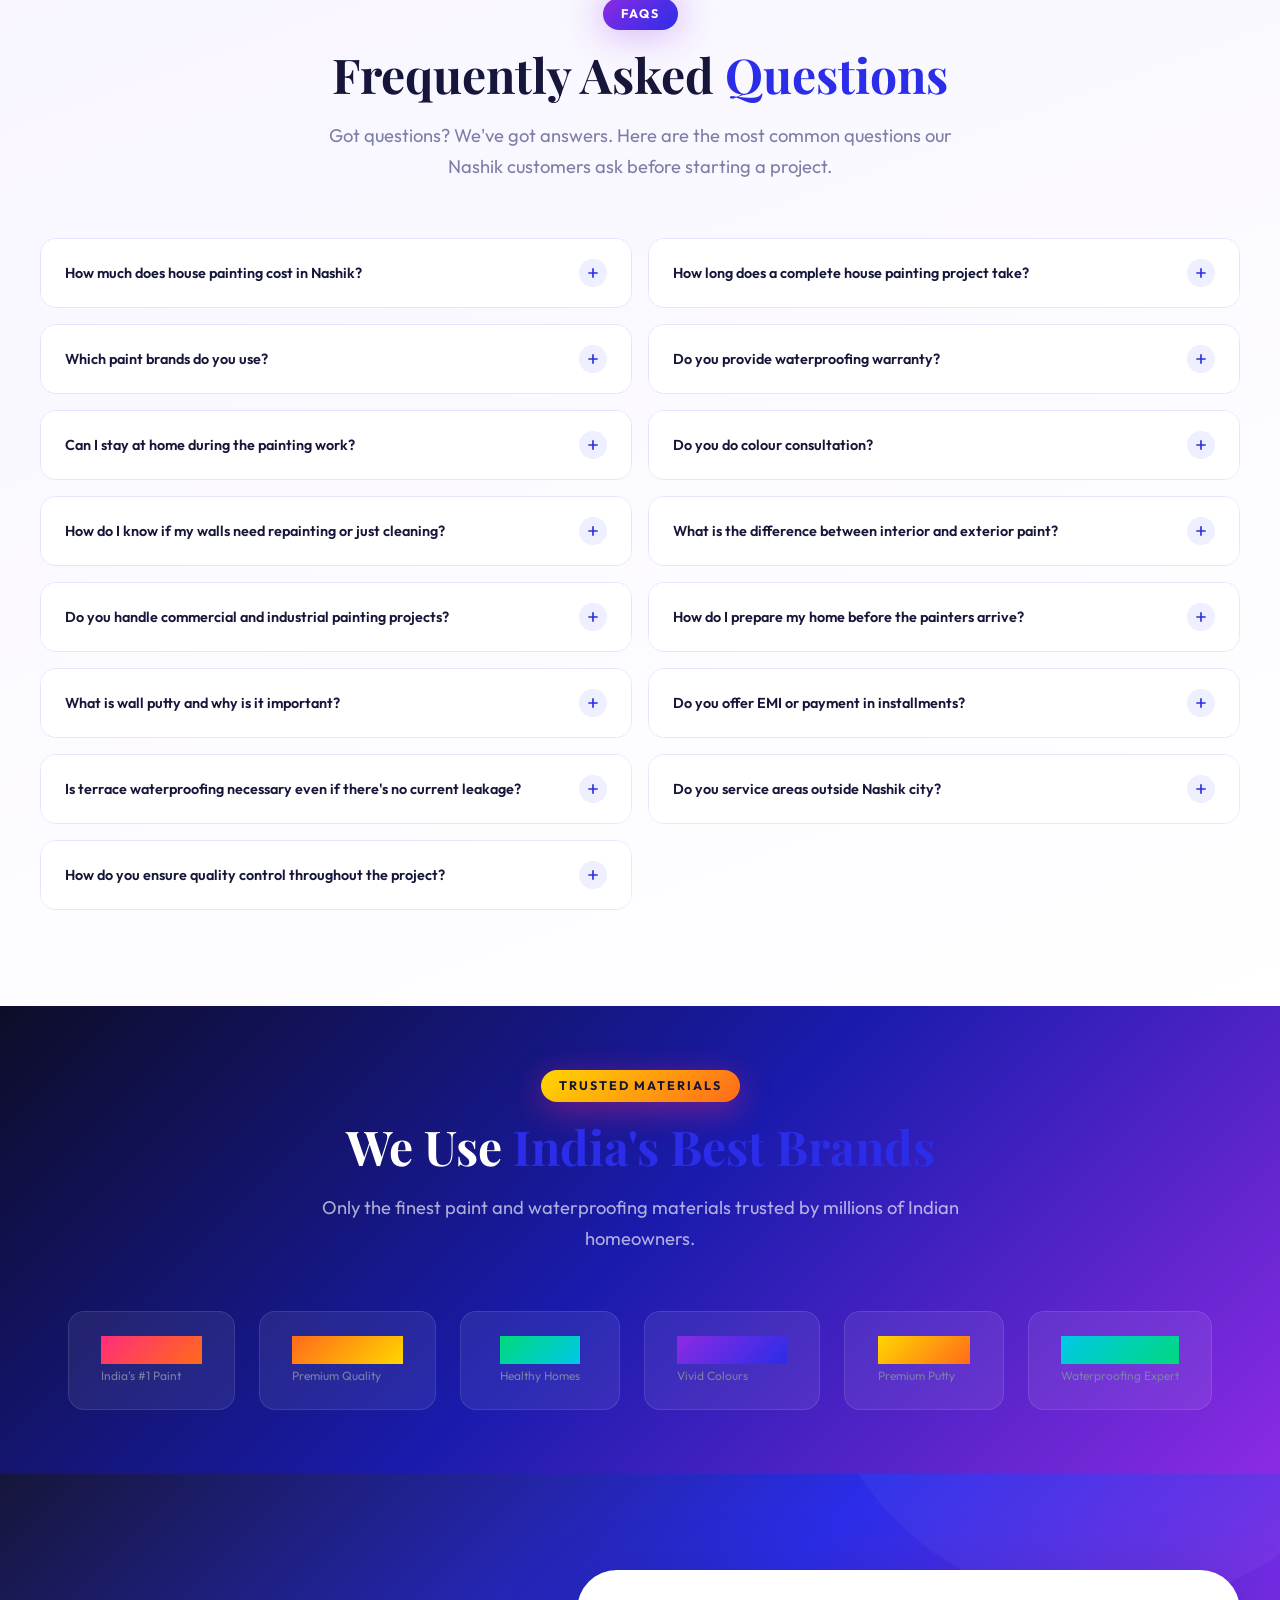
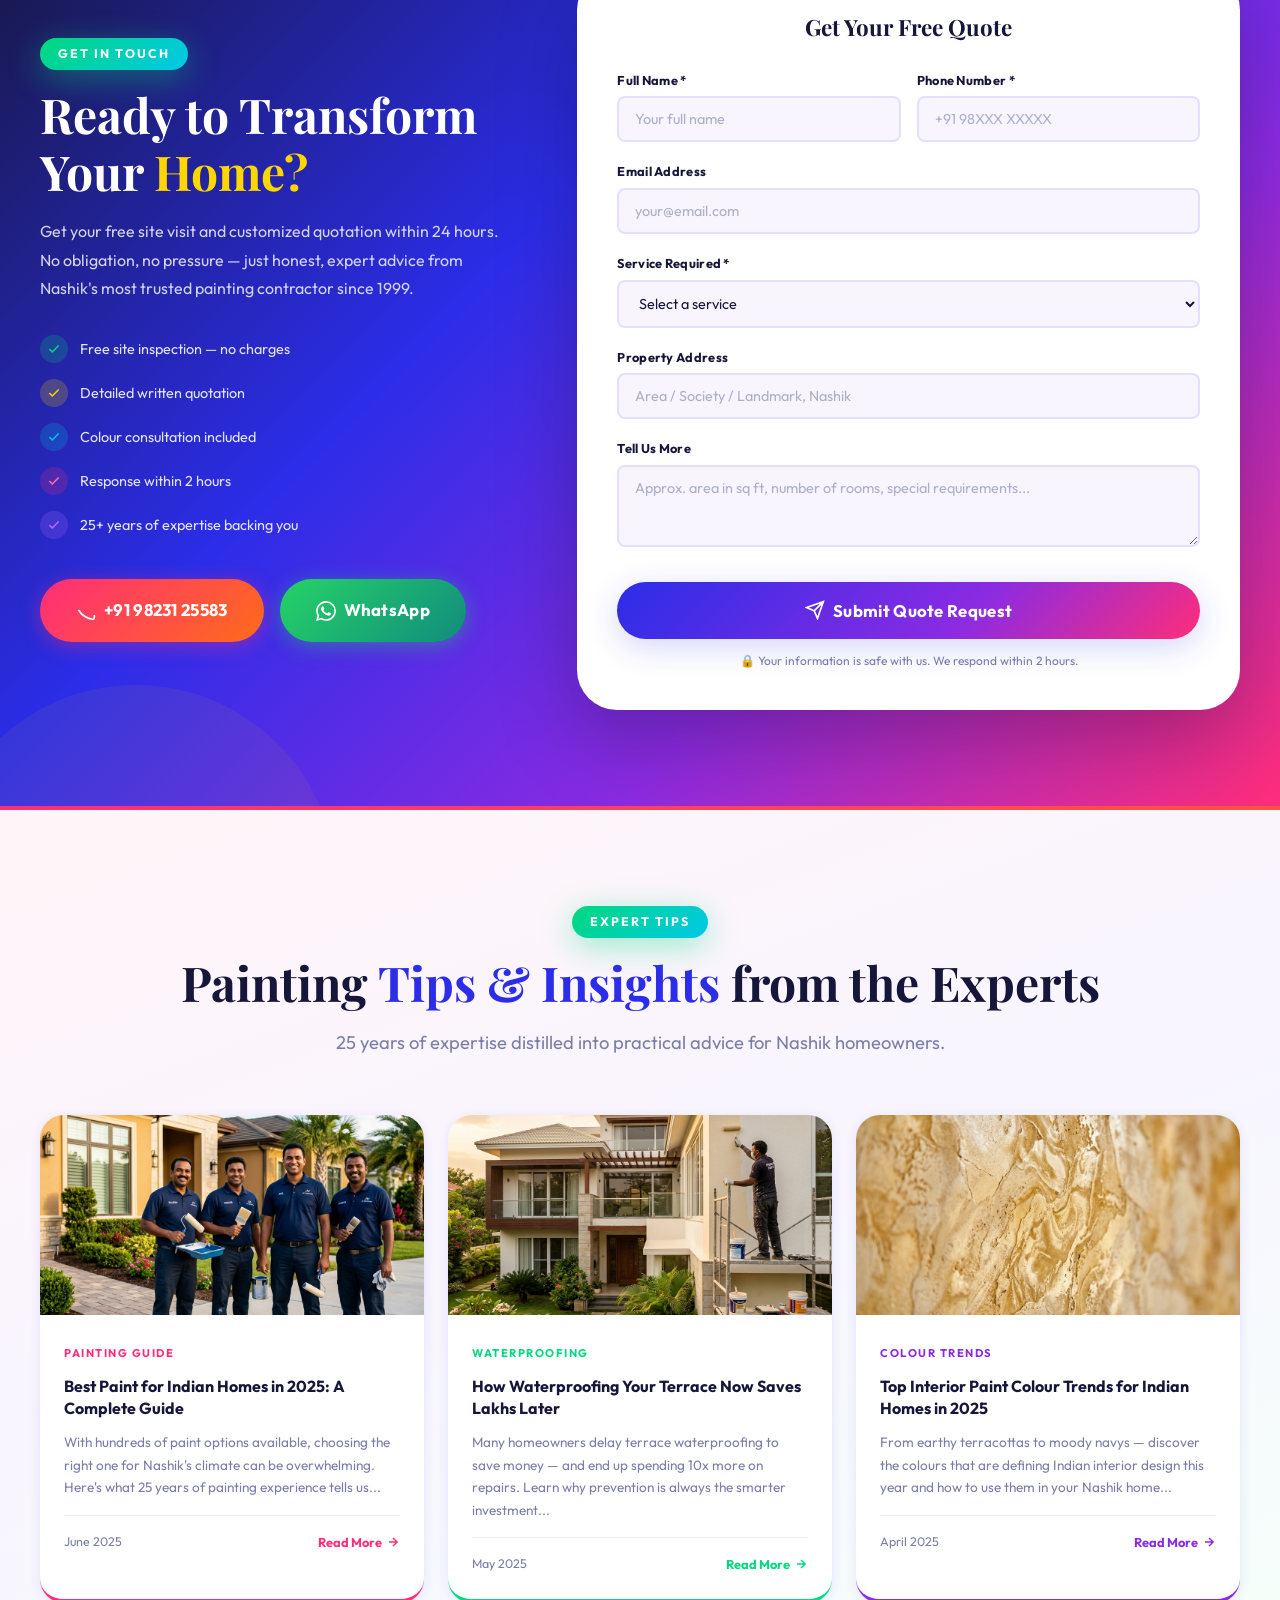
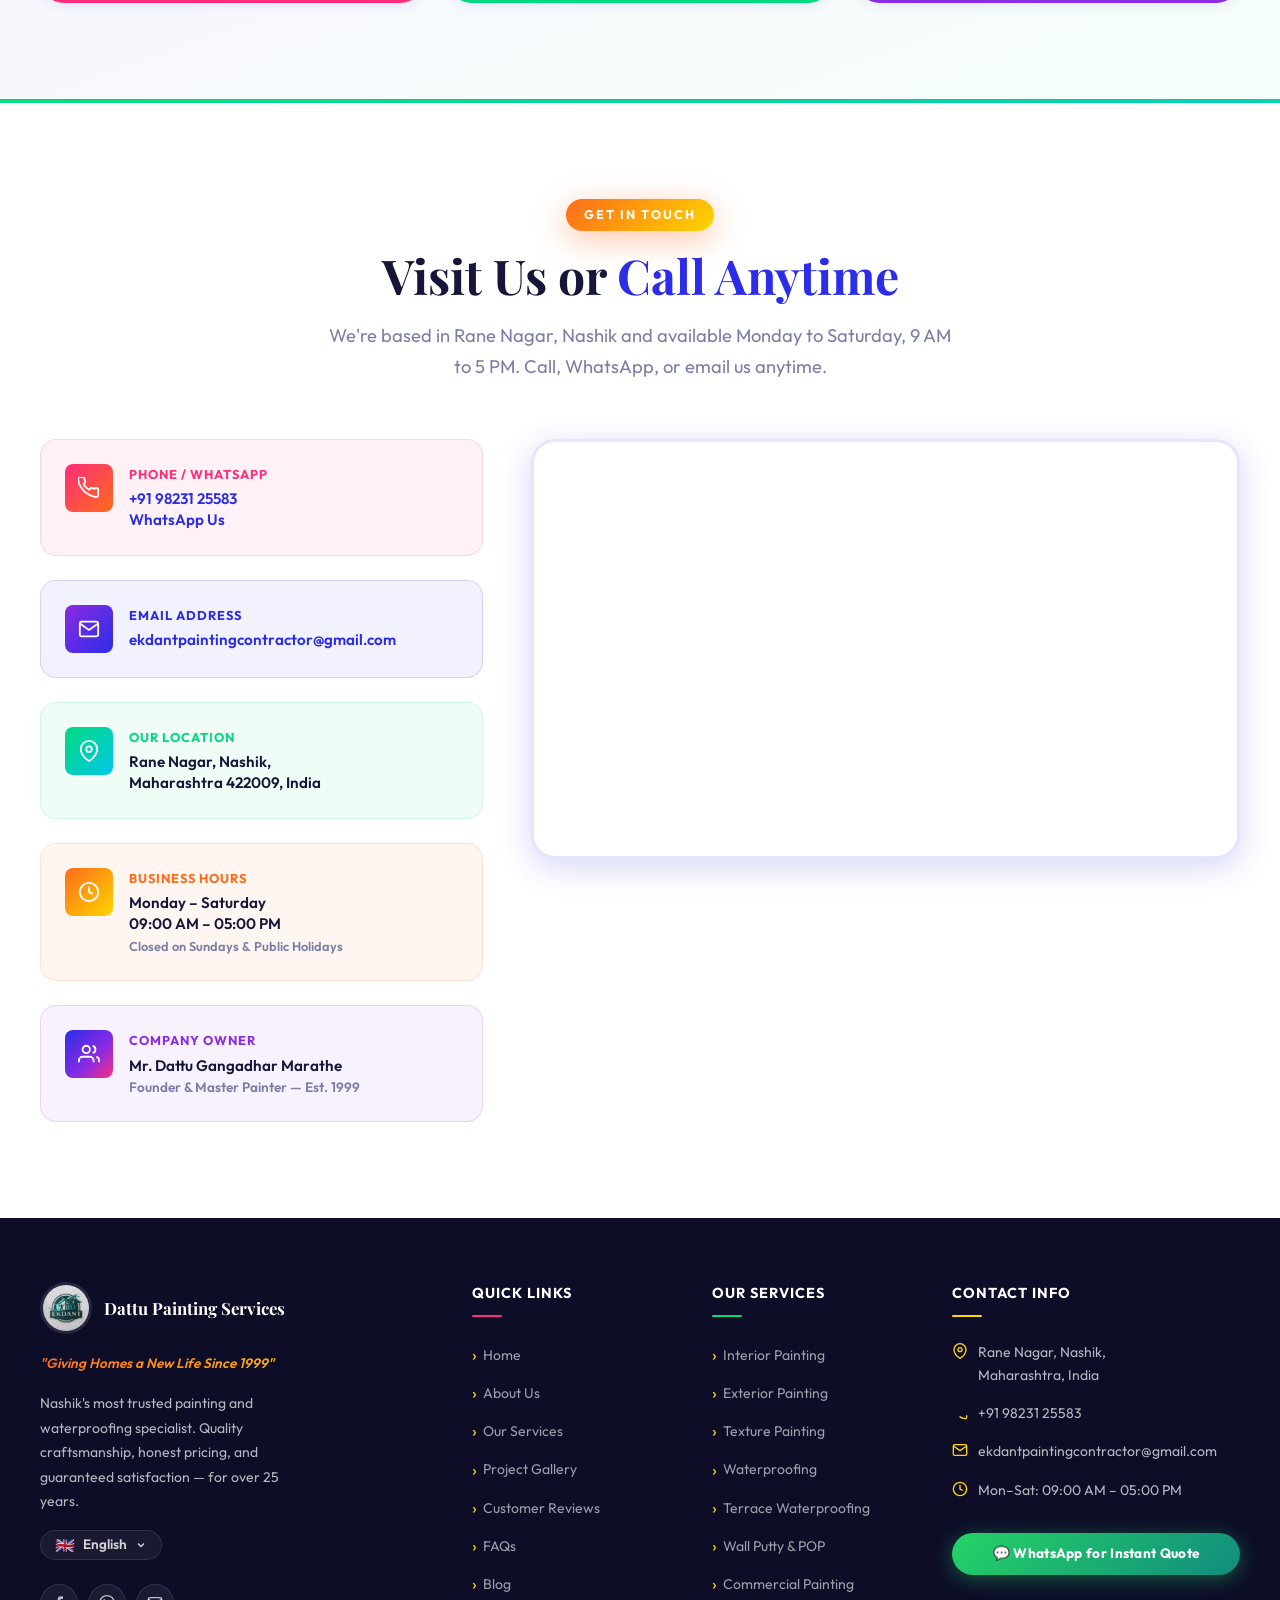
==== commit 098af039: "Feature: Premium interactive Before & After project showcase grid with multi-slider JS logic, catego" ====
--- a/index.html
+++ b/index.html
@@ -1046,23 +1046,239 @@
 
         </div>
 
-        <!-- Before After Slider -->
-        <div class="before-after-section reveal">
-          <h3 class="text-center section-title" style="font-size:1.5rem; margin-bottom:1rem;">
-            The <span>Dattu Difference</span> &mdash; Before &amp; After
-          </h3>
-          <p class="text-center" style="color:var(--clr-muted); margin-bottom:2rem; font-size:0.9rem;">Drag the slider to see the transformation</p>
-
-          <div class="ba-container" id="ba-slider" role="img" aria-label="Before and after comparison of painting work">
-            <div class="ba-before"></div>
-            <div class="ba-after" id="ba-after"></div>
-            <div class="ba-handle" id="ba-handle">
-              <div class="ba-handle-circle">
-                <svg viewBox="0 0 24 24" fill="none" stroke="currentColor" stroke-width="2.5" aria-hidden="true"><path d="M8 4l-4 8 4 8M16 4l4 8-4 8"/></svg>
-              </div>
-            </div>
-            <span class="ba-label ba-label-before">Before</span>
-            <span class="ba-label ba-label-after">After</span>
+      </div>
+    </section>
+
+    <!-- ============================================================
+         BEFORE & AFTER SHOWCASE
+         ============================================================ -->
+    <section id="before-after-gallery" class="section-pad ba-section" aria-labelledby="ba-gallery-heading">
+      <div class="container">
+        <header class="section-header text-center reveal">
+          <div class="badge badge-primary">Transformations</div>
+          <h2 class="section-title" id="ba-gallery-heading">
+            Before &amp; After <span>Transformations</span>
+          </h2>
+          <p class="section-subtitle" style="margin:0 auto;">
+            See how we transform old, faded, and damaged properties into beautiful, durable, and modern spaces.
+          </p>
+        </header>
+
+        <!-- Category Filters -->
+        <div class="ba-filters reveal">
+          <button class="ba-filter-btn active" data-filter="all">All</button>
+          <button class="ba-filter-btn" data-filter="interior">Interior Painting</button>
+          <button class="ba-filter-btn" data-filter="exterior">Exterior Painting</button>
+          <button class="ba-filter-btn" data-filter="waterproofing">Waterproofing</button>
+          <button class="ba-filter-btn" data-filter="terrace-waterproofing">Terrace Waterproofing</button>
+          <button class="ba-filter-btn" data-filter="commercial">Commercial</button>
+          <button class="ba-filter-btn" data-filter="industrial">Industrial</button>
+          <button class="ba-filter-btn" data-filter="house">House Painting</button>
+          <button class="ba-filter-btn" data-filter="villa">Villa Painting</button>
+          <button class="ba-filter-btn" data-filter="office">Office Painting</button>
+          <button class="ba-filter-btn" data-filter="society">Society Painting</button>
+        </div>
+
+        <!-- Before After Grid -->
+        <div class="ba-grid reveal" id="ba-grid">
+
+          <!-- Card 1: Modern Living Room -->
+          <article class="ba-card" data-categories="interior house">
+            <div class="ba-slider-container">
+              <div class="ba-image-wrapper">
+                <img src="images/interior_painting.png" alt="Before Interior House Painting in Nashik" class="ba-img ba-before-img" loading="lazy" />
+              </div>
+              <div class="ba-image-wrapper ba-after-img">
+                <img src="images/interior_painting.png" alt="After Interior House Painting in Nashik" class="ba-img" loading="lazy" />
+              </div>
+              <div class="ba-handle"></div>
+              <div class="ba-handle-circle"></div>
+              <span class="ba-label ba-label-before">Before</span>
+              <span class="ba-label ba-label-after">After</span>
+            </div>
+            <div class="ba-info">
+              <div class="ba-meta">
+                <span class="ba-service-badge">Interior Painting</span>
+                <span class="ba-location">
+                  <svg viewBox="0 0 24 24" fill="none" stroke="currentColor" stroke-width="2" stroke-linecap="round" stroke-linejoin="round"><path d="M21 10c0 7-9 13-9 13s-9-6-9-13a9 9 0 0 1 18 0z"/><circle cx="12" cy="10" r="3"/></svg>
+                  Nashik
+                </span>
+              </div>
+              <h3 class="ba-title">Modern Living Room</h3>
+              <p class="ba-desc">Faded, scuffed walls transformed into a luxury living room using premium matte finish paint. Features a stunning deep teal accent wall.</p>
+              <div class="ba-footer">
+                <span class="ba-year">Completed: 2025</span>
+                <a href="#quote" class="btn-ba-cta">Get Similar Results &rarr;</a>
+              </div>
+            </div>
+          </article>
+
+          <!-- Card 2: Exterior Villa -->
+          <article class="ba-card" data-categories="exterior villa">
+            <div class="ba-slider-container">
+              <div class="ba-image-wrapper">
+                <img src="images/hero_painting.png" alt="Before Exterior Villa Painting in Nashik" class="ba-img ba-before-img" loading="lazy" />
+              </div>
+              <div class="ba-image-wrapper ba-after-img">
+                <img src="images/hero_painting.png" alt="After Exterior Villa Painting in Nashik" class="ba-img" loading="lazy" />
+              </div>
+              <div class="ba-handle"></div>
+              <div class="ba-handle-circle"></div>
+              <span class="ba-label ba-label-before">Before</span>
+              <span class="ba-label ba-label-after">After</span>
+            </div>
+            <div class="ba-info">
+              <div class="ba-meta">
+                <span class="ba-service-badge">Exterior Painting</span>
+                <span class="ba-location">
+                  <svg viewBox="0 0 24 24" fill="none" stroke="currentColor" stroke-width="2" stroke-linecap="round" stroke-linejoin="round"><path d="M21 10c0 7-9 13-9 13s-9-6-9-13a9 9 0 0 1 18 0z"/><circle cx="12" cy="10" r="3"/></svg>
+                  Nashik
+                </span>
+              </div>
+              <h3 class="ba-title">Exterior Villa Painting</h3>
+              <p class="ba-desc">Revitalized weather-beaten exterior walls. Repaired fine plaster cracks and applied high-durability weather-proof silicone protective paint.</p>
+              <div class="ba-footer">
+                <span class="ba-year">Completed: 2024</span>
+                <a href="#quote" class="btn-ba-cta">Get Similar Results &rarr;</a>
+              </div>
+            </div>
+          </article>
+
+          <!-- Card 3: Terrace Waterproofing -->
+          <article class="ba-card" data-categories="waterproofing terrace-waterproofing house">
+            <div class="ba-slider-container">
+              <div class="ba-image-wrapper">
+                <img src="images/waterproofing_section.png" alt="Before Terrace Waterproofing Transformation in Nashik" class="ba-img ba-before-img" loading="lazy" />
+              </div>
+              <div class="ba-image-wrapper ba-after-img">
+                <img src="images/waterproofing_section.png" alt="After Terrace Waterproofing Transformation in Nashik" class="ba-img" loading="lazy" />
+              </div>
+              <div class="ba-handle"></div>
+              <div class="ba-handle-circle"></div>
+              <span class="ba-label ba-label-before">Before</span>
+              <span class="ba-label ba-label-after">After</span>
+            </div>
+            <div class="ba-info">
+              <div class="ba-meta">
+                <span class="ba-service-badge">Waterproofing</span>
+                <span class="ba-location">
+                  <svg viewBox="0 0 24 24" fill="none" stroke="currentColor" stroke-width="2" stroke-linecap="round" stroke-linejoin="round"><path d="M21 10c0 7-9 13-9 13s-9-6-9-13a9 9 0 0 1 18 0z"/><circle cx="12" cy="10" r="3"/></svg>
+                  Nashik
+                </span>
+              </div>
+              <h3 class="ba-title">Terrace Waterproofing</h3>
+              <p class="ba-desc">Resolved severe water leakage on a residential terrace. Applied a multi-layer elastomeric waterproofing membrane with a 5-year warranty.</p>
+              <div class="ba-footer">
+                <span class="ba-year">Completed: 2025</span>
+                <a href="#quote" class="btn-ba-cta">Get Similar Results &rarr;</a>
+              </div>
+            </div>
+          </article>
+
+          <!-- Card 4: Commercial Office -->
+          <article class="ba-card" data-categories="commercial office interior">
+            <div class="ba-slider-container">
+              <div class="ba-image-wrapper">
+                <img src="images/about_team.png" alt="Before Commercial Office Painting in Nashik" class="ba-img ba-before-img" loading="lazy" />
+              </div>
+              <div class="ba-image-wrapper ba-after-img">
+                <img src="images/about_team.png" alt="After Commercial Office Painting in Nashik" class="ba-img" loading="lazy" />
+              </div>
+              <div class="ba-handle"></div>
+              <div class="ba-handle-circle"></div>
+              <span class="ba-label ba-label-before">Before</span>
+              <span class="ba-label ba-label-after">After</span>
+            </div>
+            <div class="ba-info">
+              <div class="ba-meta">
+                <span class="ba-service-badge">Office Painting</span>
+                <span class="ba-location">
+                  <svg viewBox="0 0 24 24" fill="none" stroke="currentColor" stroke-width="2" stroke-linecap="round" stroke-linejoin="round"><path d="M21 10c0 7-9 13-9 13s-9-6-9-13a9 9 0 0 1 18 0z"/><circle cx="12" cy="10" r="3"/></svg>
+                  Nashik
+                </span>
+              </div>
+              <h3 class="ba-title">Commercial Office</h3>
+              <p class="ba-desc">Repainted open-plan corporate office. Cleaned surfaces, applied low-VOC odor-free satin finish to improve interior lighting and productivity.</p>
+              <div class="ba-footer">
+                <span class="ba-year">Completed: 2024</span>
+                <a href="#quote" class="btn-ba-cta">Get Similar Results &rarr;</a>
+              </div>
+            </div>
+          </article>
+
+          <!-- Card 5: Industrial Shed -->
+          <article class="ba-card" data-categories="industrial commercial">
+            <div class="ba-slider-container">
+              <div class="ba-image-wrapper">
+                <img src="images/exterior_painting.png" alt="Before Industrial Shed Protection in Nashik" class="ba-img ba-before-img" loading="lazy" />
+              </div>
+              <div class="ba-image-wrapper ba-after-img">
+                <img src="images/exterior_painting.png" alt="After Industrial Shed Protection in Nashik" class="ba-img" loading="lazy" />
+              </div>
+              <div class="ba-handle"></div>
+              <div class="ba-handle-circle"></div>
+              <span class="ba-label ba-label-before">Before</span>
+              <span class="ba-label ba-label-after">After</span>
+            </div>
+            <div class="ba-info">
+              <div class="ba-meta">
+                <span class="ba-service-badge">Industrial Painting</span>
+                <span class="ba-location">
+                  <svg viewBox="0 0 24 24" fill="none" stroke="currentColor" stroke-width="2" stroke-linecap="round" stroke-linejoin="round"><path d="M21 10c0 7-9 13-9 13s-9-6-9-13a9 9 0 0 1 18 0z"/><circle cx="12" cy="10" r="3"/></svg>
+                  Nashik
+                </span>
+              </div>
+              <h3 class="ba-title">Industrial Shed</h3>
+              <p class="ba-desc">Applied anti-corrosion protective coatings to structural steel beams and repainted metal roof panels to prevent rust and degradation.</p>
+              <div class="ba-footer">
+                <span class="ba-year">Completed: 2023</span>
+                <a href="#quote" class="btn-ba-cta">Get Similar Results &rarr;</a>
+              </div>
+            </div>
+          </article>
+
+          <!-- Card 6: Housing Society -->
+          <article class="ba-card" data-categories="exterior society commercial">
+            <div class="ba-slider-container">
+              <div class="ba-image-wrapper">
+                <img src="images/texture_painting.png" alt="Before Housing Society Exterior Painting in Nashik" class="ba-img ba-before-img" loading="lazy" />
+              </div>
+              <div class="ba-image-wrapper ba-after-img">
+                <img src="images/texture_painting.png" alt="After Housing Society Exterior Painting in Nashik" class="ba-img" loading="lazy" />
+              </div>
+              <div class="ba-handle"></div>
+              <div class="ba-handle-circle"></div>
+              <span class="ba-label ba-label-before">Before</span>
+              <span class="ba-label ba-label-after">After</span>
+            </div>
+            <div class="ba-info">
+              <div class="ba-meta">
+                <span class="ba-service-badge">Society Painting</span>
+                <span class="ba-location">
+                  <svg viewBox="0 0 24 24" fill="none" stroke="currentColor" stroke-width="2" stroke-linecap="round" stroke-linejoin="round"><path d="M21 10c0 7-9 13-9 13s-9-6-9-13a9 9 0 0 1 18 0z"/><circle cx="12" cy="10" r="3"/></svg>
+                  Nashik
+                </span>
+              </div>
+              <h3 class="ba-title">Housing Society Exterior</h3>
+              <p class="ba-desc">Complete exterior painting of a multi-story cooperative housing society. Repaired structural cracks, primed, and coated with dust-resistant paint.</p>
+              <div class="ba-footer">
+                <span class="ba-year">Completed: 2025</span>
+                <a href="#quote" class="btn-ba-cta">Get Similar Results &rarr;</a>
+              </div>
+            </div>
+          </article>
+
+        </div>
+
+        <!-- CTA Showcase Box -->
+        <div class="ba-cta-box reveal">
+          <h3 class="ba-cta-title">Want Your Property to Look Like This?</h3>
+          <p class="ba-cta-desc">Get in touch with Nashik's trusted painting &amp; waterproofing experts. Schedule a free site visit today!</p>
+          <div class="ba-cta-buttons">
+            <a href="#quote" class="btn btn-accent">Book Free Site Visit</a>
+            <a href="#quote" class="btn btn-secondary">Request Free Quote</a>
+            <a href="tel:+919823125583" class="btn btn-call">&#128222; Call Now</a>
+            <a href="https://wa.me/919823125583" class="btn btn-whatsapp" target="_blank" rel="noopener">&#128172; WhatsApp</a>
           </div>
         </div>
 
--- a/css/style.css
+++ b/css/style.css
@@ -1562,3 +1562,367 @@
   color: #fff;
 }
 
+/* ============================================================
+   BEFORE & AFTER TRANSFORMATIONS GRID
+   ============================================================ */
+.ba-section {
+  background: #f8fafc;
+}
+
+.ba-filters {
+  display: flex;
+  justify-content: center;
+  flex-wrap: wrap;
+  gap: 10px;
+  margin-bottom: 2.5rem;
+  padding: 0 10px;
+}
+
+.ba-filter-btn {
+  background: #fff;
+  border: 1px solid rgba(0, 0, 0, 0.08);
+  color: var(--clr-muted);
+  padding: 8px 18px;
+  border-radius: var(--radius-full);
+  font-size: 0.85rem;
+  font-weight: 600;
+  cursor: pointer;
+  transition: var(--transition-base);
+  box-shadow: var(--shadow-sm);
+}
+
+.ba-filter-btn:hover,
+.ba-filter-btn.active {
+  background: var(--grad-primary);
+  border-color: transparent;
+  color: #fff;
+  transform: translateY(-2px);
+  box-shadow: 0 4px 12px rgba(43, 45, 228, 0.2);
+}
+
+.ba-grid {
+  display: grid;
+  grid-template-columns: repeat(3, 1fr);
+  gap: 30px;
+  margin-bottom: 3.5rem;
+  transition: all 0.4s ease;
+}
+
+@media (max-width: 991px) {
+  .ba-grid {
+    grid-template-columns: repeat(2, 1fr);
+    gap: 20px;
+  }
+}
+
+@media (max-width: 640px) {
+  .ba-grid {
+    grid-template-columns: 1fr;
+  }
+}
+
+.ba-card {
+  background: #fff;
+  border-radius: 16px;
+  overflow: hidden;
+  box-shadow: 0 4px 20px rgba(0, 0, 0, 0.04);
+  transition: transform 0.4s cubic-bezier(0.165, 0.84, 0.44, 1), box-shadow 0.4s ease, opacity 0.4s ease;
+  display: flex;
+  flex-direction: column;
+  height: 100%;
+  border: 1px solid rgba(0, 0, 0, 0.02);
+}
+
+.ba-card:hover {
+  transform: translateY(-6px);
+  box-shadow: 0 12px 30px rgba(0, 0, 0, 0.08);
+}
+
+/* Filter animations */
+.ba-card.hidden {
+  opacity: 0;
+  transform: scale(0.9) translateY(20px);
+  display: none;
+}
+
+.ba-slider-container {
+  position: relative;
+  height: 250px;
+  width: 100%;
+  overflow: hidden;
+  cursor: ew-resize;
+  user-select: none;
+  background: #e2e8f0;
+}
+
+.ba-image-wrapper {
+  position: absolute;
+  top: 0;
+  left: 0;
+  width: 100%;
+  height: 100%;
+  overflow: hidden;
+}
+
+.ba-img {
+  position: absolute;
+  top: 0;
+  left: 0;
+  width: 100%;
+  height: 100%;
+  object-fit: cover;
+  pointer-events: none;
+}
+
+/* Before side gets old, damaged look */
+.ba-before-img {
+  filter: grayscale(35%) contrast(85%) brightness(78%) sepia(25%);
+}
+
+/* After side is clean & beautiful */
+.ba-after-img {
+  clip-path: inset(0 0 0 50%);
+  z-index: 2;
+}
+
+/* Handle styles */
+.ba-handle {
+  position: absolute;
+  top: 0;
+  bottom: 0;
+  width: 4px;
+  background: #fff;
+  left: 50%;
+  transform: translateX(-50%);
+  z-index: 10;
+  pointer-events: none;
+  box-shadow: 0 0 10px rgba(0, 0, 0, 0.3);
+}
+
+.ba-handle-circle {
+  position: absolute;
+  top: 50%;
+  left: 50%;
+  transform: translate(-50%, -50%);
+  width: 40px;
+  height: 40px;
+  background: #fff;
+  border-radius: 50%;
+  box-shadow: 0 4px 10px rgba(0, 0, 0, 0.2);
+  display: flex;
+  align-items: center;
+  justify-content: center;
+  z-index: 11;
+  pointer-events: none;
+  border: 1px solid rgba(0,0,0,0.05);
+}
+
+.ba-handle-circle::before,
+.ba-handle-circle::after {
+  content: '';
+  width: 0;
+  height: 0;
+  border-style: solid;
+}
+
+.ba-handle-circle::before {
+  border-width: 5px 6px 5px 0;
+  border-color: transparent var(--clr-primary) transparent transparent;
+  margin-right: 3px;
+}
+
+.ba-handle-circle::after {
+  border-width: 5px 0 5px 6px;
+  border-color: transparent transparent transparent var(--clr-primary);
+  margin-left: 3px;
+}
+
+/* Hover effect on handle */
+.ba-slider-container:hover .ba-handle-circle {
+  transform: translate(-50%, -50%) scale(1.1);
+  background: var(--clr-yellow);
+  box-shadow: 0 4px 14px rgba(255, 214, 0, 0.4);
+}
+
+.ba-slider-container:hover .ba-handle-circle::before {
+  border-right-color: var(--clr-dark);
+}
+
+.ba-slider-container:hover .ba-handle-circle::after {
+  border-left-color: var(--clr-dark);
+}
+
+/* Label styles */
+.ba-label {
+  position: absolute;
+  top: 12px;
+  background: rgba(15, 23, 42, 0.75);
+  backdrop-filter: blur(4px);
+  color: #fff;
+  padding: 4px 10px;
+  font-size: 0.72rem;
+  font-weight: 700;
+  border-radius: 4px;
+  text-transform: uppercase;
+  letter-spacing: 1px;
+  z-index: 5;
+  pointer-events: none;
+}
+
+.ba-label-before {
+  left: 12px;
+}
+
+.ba-label-after {
+  right: 12px;
+  z-index: 6; /* Must be above the clipped after image */
+}
+
+/* Content details section */
+.ba-info {
+  padding: 1.5rem;
+  display: flex;
+  flex-direction: column;
+  flex-grow: 1;
+}
+
+.ba-meta {
+  display: flex;
+  justify-content: space-between;
+  align-items: center;
+  margin-bottom: 0.75rem;
+}
+
+.ba-service-badge {
+  background: rgba(139, 43, 226, 0.08);
+  border: 1px solid rgba(139, 43, 226, 0.15);
+  color: var(--clr-purple);
+  padding: 3px 8px;
+  border-radius: 4px;
+  font-size: 0.72rem;
+  font-weight: 700;
+  text-transform: uppercase;
+}
+
+.ba-location {
+  font-size: 0.78rem;
+  color: var(--clr-muted);
+  display: inline-flex;
+  align-items: center;
+  gap: 4px;
+}
+
+.ba-location svg {
+  width: 12px;
+  height: 12px;
+  stroke-width: 2.5;
+  color: var(--clr-yellow);
+}
+
+.ba-title {
+  font-family: var(--font-display);
+  font-size: 1.25rem;
+  font-weight: 700;
+  color: var(--clr-dark);
+  margin-bottom: 0.5rem;
+  line-height: 1.3;
+}
+
+.ba-desc {
+  font-size: 0.88rem;
+  color: var(--clr-muted);
+  line-height: 1.6;
+  margin-bottom: 1.25rem;
+  flex-grow: 1;
+}
+
+.ba-footer {
+  display: flex;
+  justify-content: space-between;
+  align-items: center;
+  padding-top: 1rem;
+  border-top: 1px solid rgba(0, 0, 0, 0.05);
+}
+
+.ba-year {
+  font-size: 0.78rem;
+  color: var(--clr-muted);
+  font-weight: 500;
+}
+
+.btn-ba-cta {
+  display: inline-flex;
+  align-items: center;
+  gap: 6px;
+  font-size: 0.8rem;
+  font-weight: 700;
+  color: var(--clr-primary);
+  text-transform: uppercase;
+  border: 1px solid rgba(43, 45, 232, 0.25);
+  padding: 6px 12px;
+  border-radius: 6px;
+  background: transparent;
+  cursor: pointer;
+  transition: var(--transition-fast);
+}
+
+.btn-ba-cta:hover {
+  background: var(--grad-primary);
+  border-color: transparent;
+  color: #fff;
+  transform: translateY(-1px);
+}
+
+/* Call to Action Showcase bar */
+.ba-cta-box {
+  background: var(--grad-primary-dark);
+  border-radius: 16px;
+  padding: 2.5rem;
+  text-align: center;
+  color: #fff;
+  box-shadow: var(--shadow-md);
+  margin-top: 2rem;
+  position: relative;
+  overflow: hidden;
+  z-index: 1;
+}
+
+.ba-cta-box::before {
+  content: '';
+  position: absolute;
+  top: -50%;
+  left: -50%;
+  width: 200%;
+  height: 200%;
+  background: radial-gradient(circle, rgba(255, 45, 122, 0.1) 0%, transparent 60%);
+  z-index: -1;
+  pointer-events: none;
+}
+
+.ba-cta-title {
+  font-family: var(--font-display);
+  font-size: 1.85rem;
+  font-weight: 700;
+  margin-bottom: 0.75rem;
+}
+
+.ba-cta-desc {
+  font-size: 1rem;
+  color: rgba(255, 255, 255, 0.85);
+  max-width: 600px;
+  margin: 0 auto 1.75rem;
+  line-height: 1.6;
+}
+
+.ba-cta-buttons {
+  display: flex;
+  justify-content: center;
+  flex-wrap: wrap;
+  gap: 15px;
+}
+
+.ba-cta-buttons .btn {
+  min-width: 160px;
+}
+
+
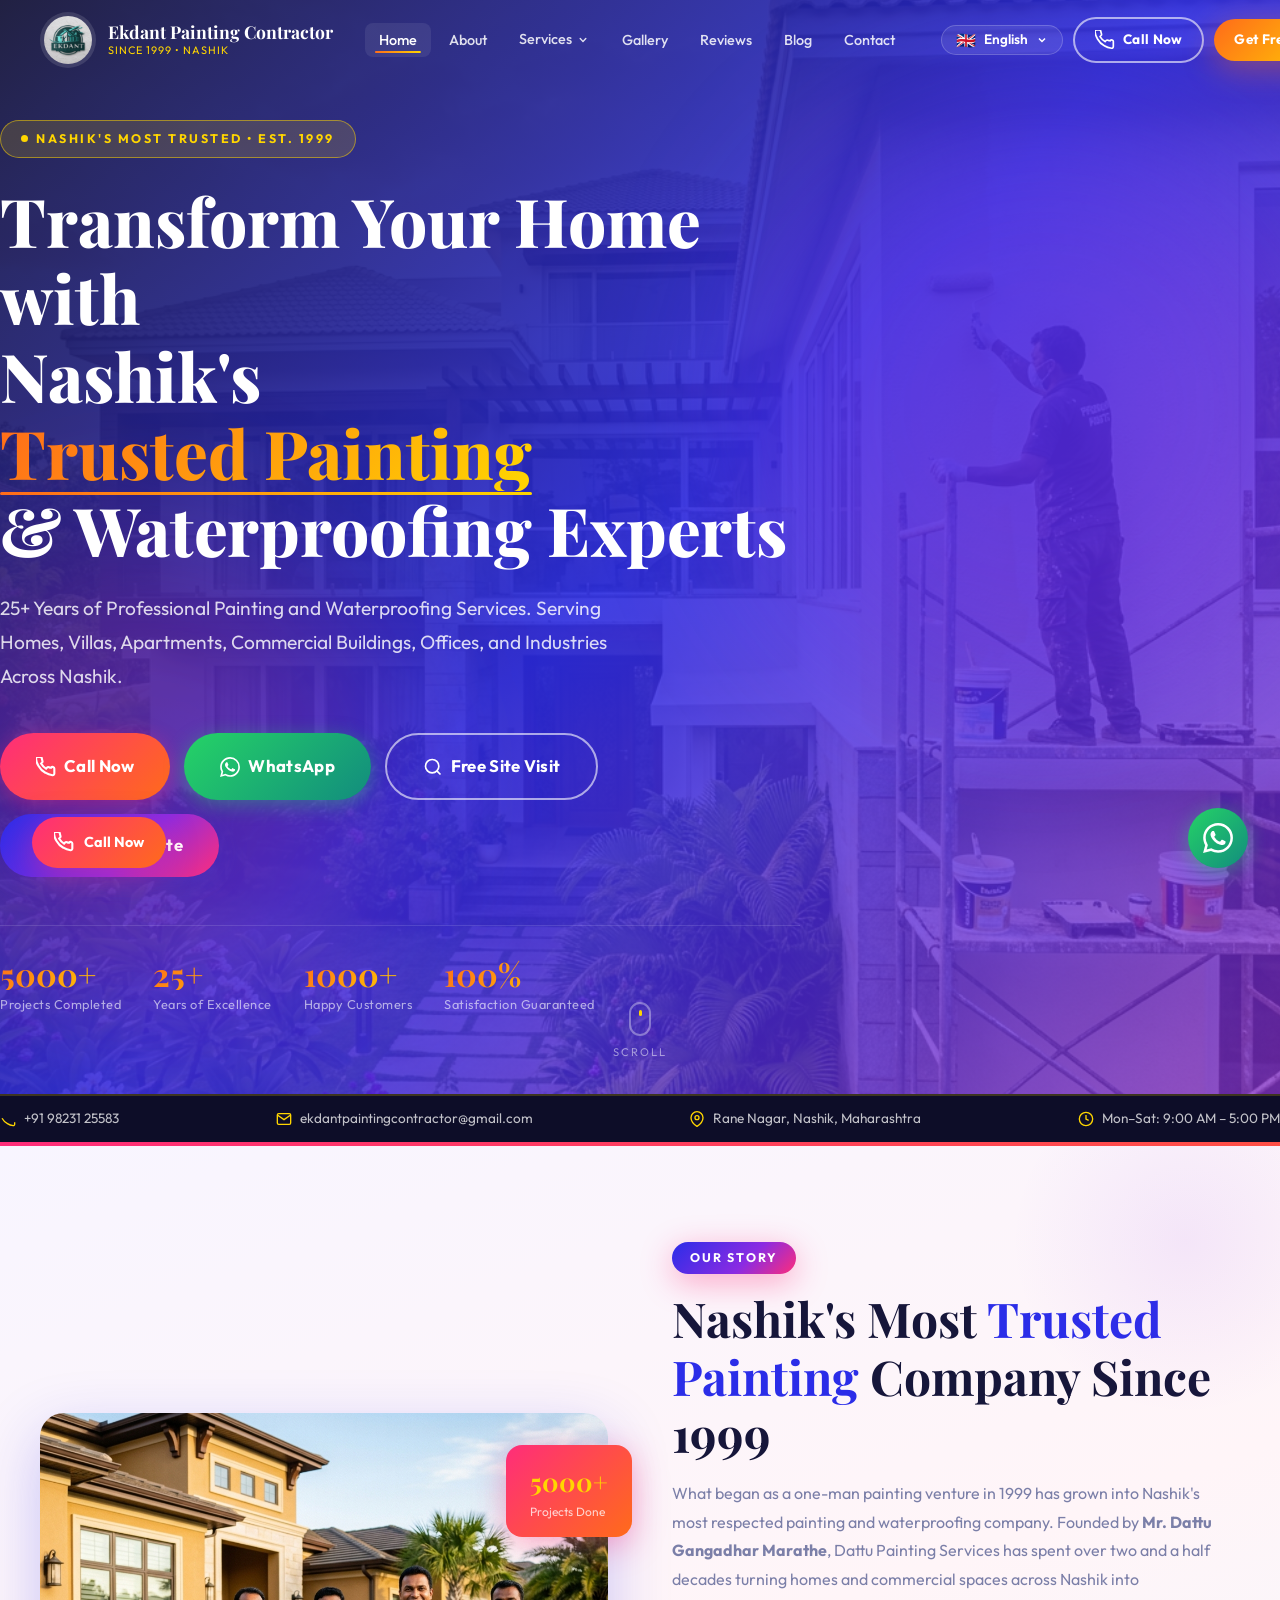
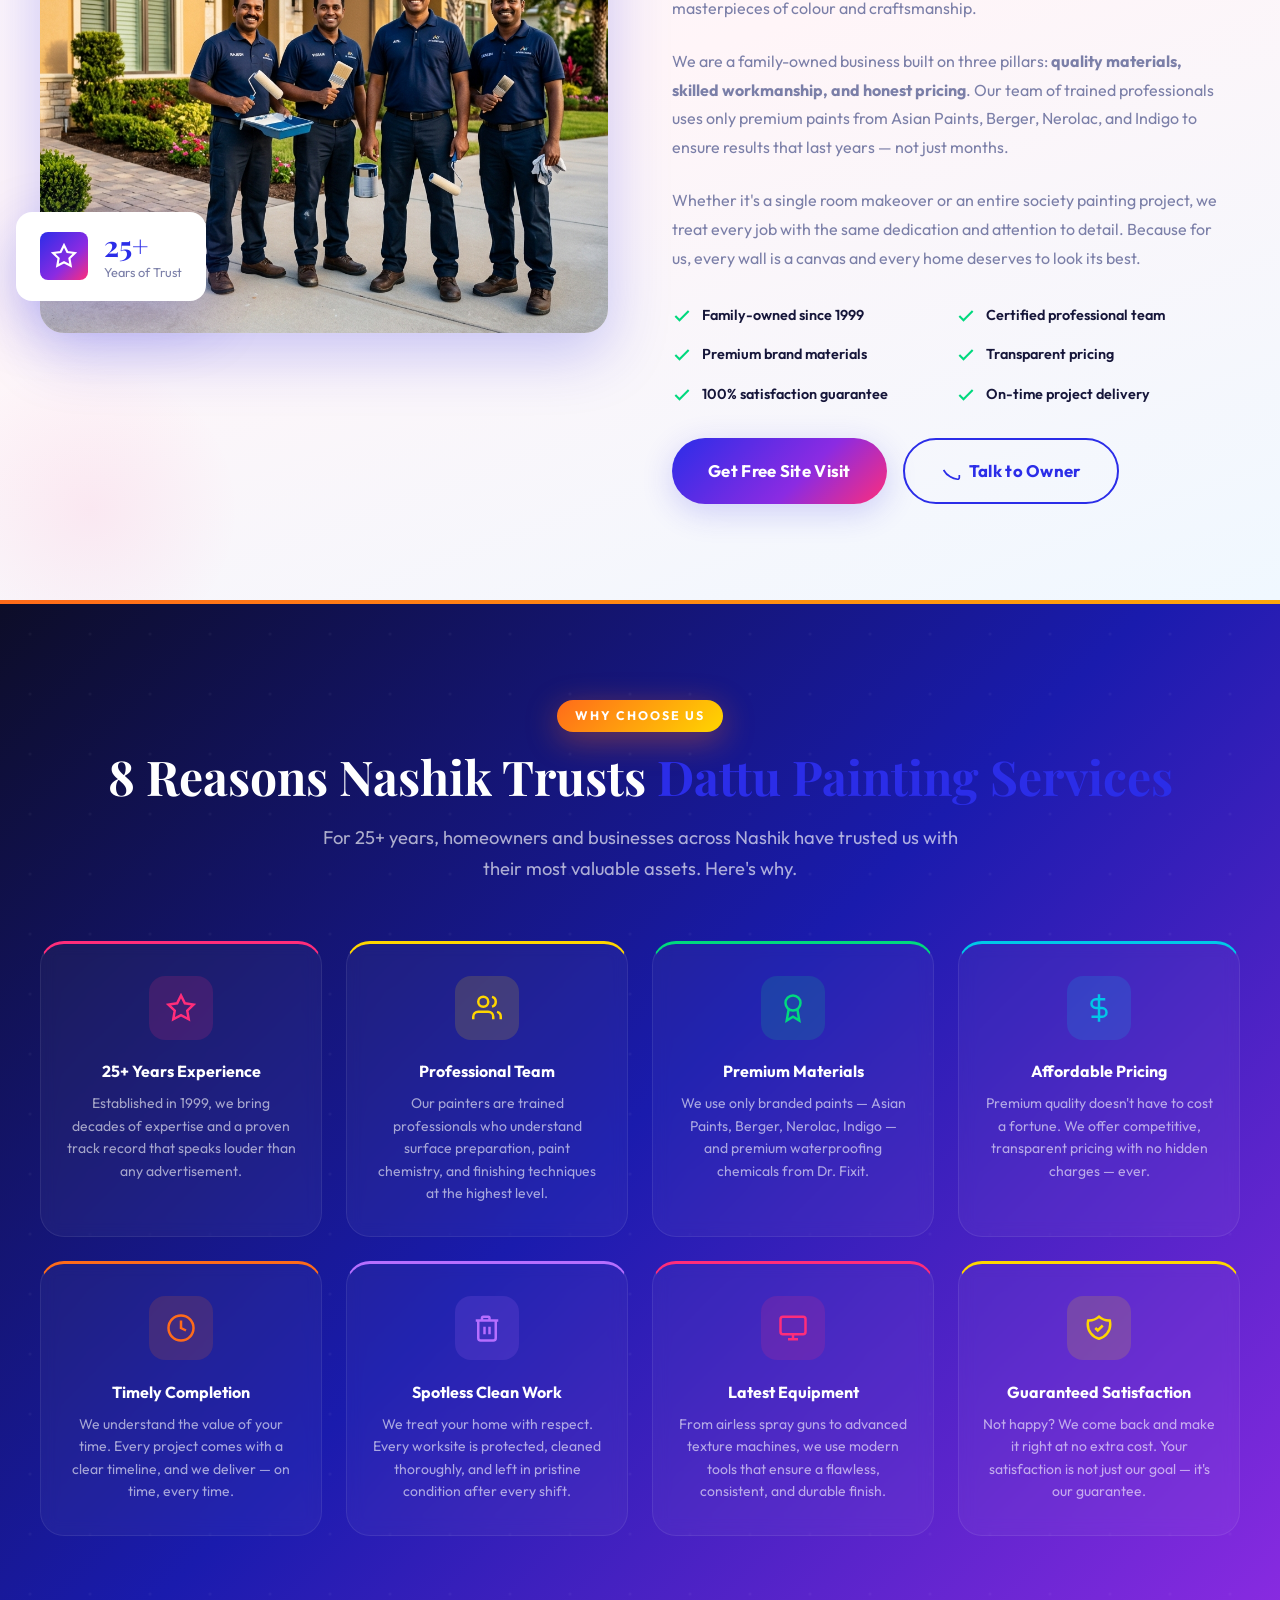
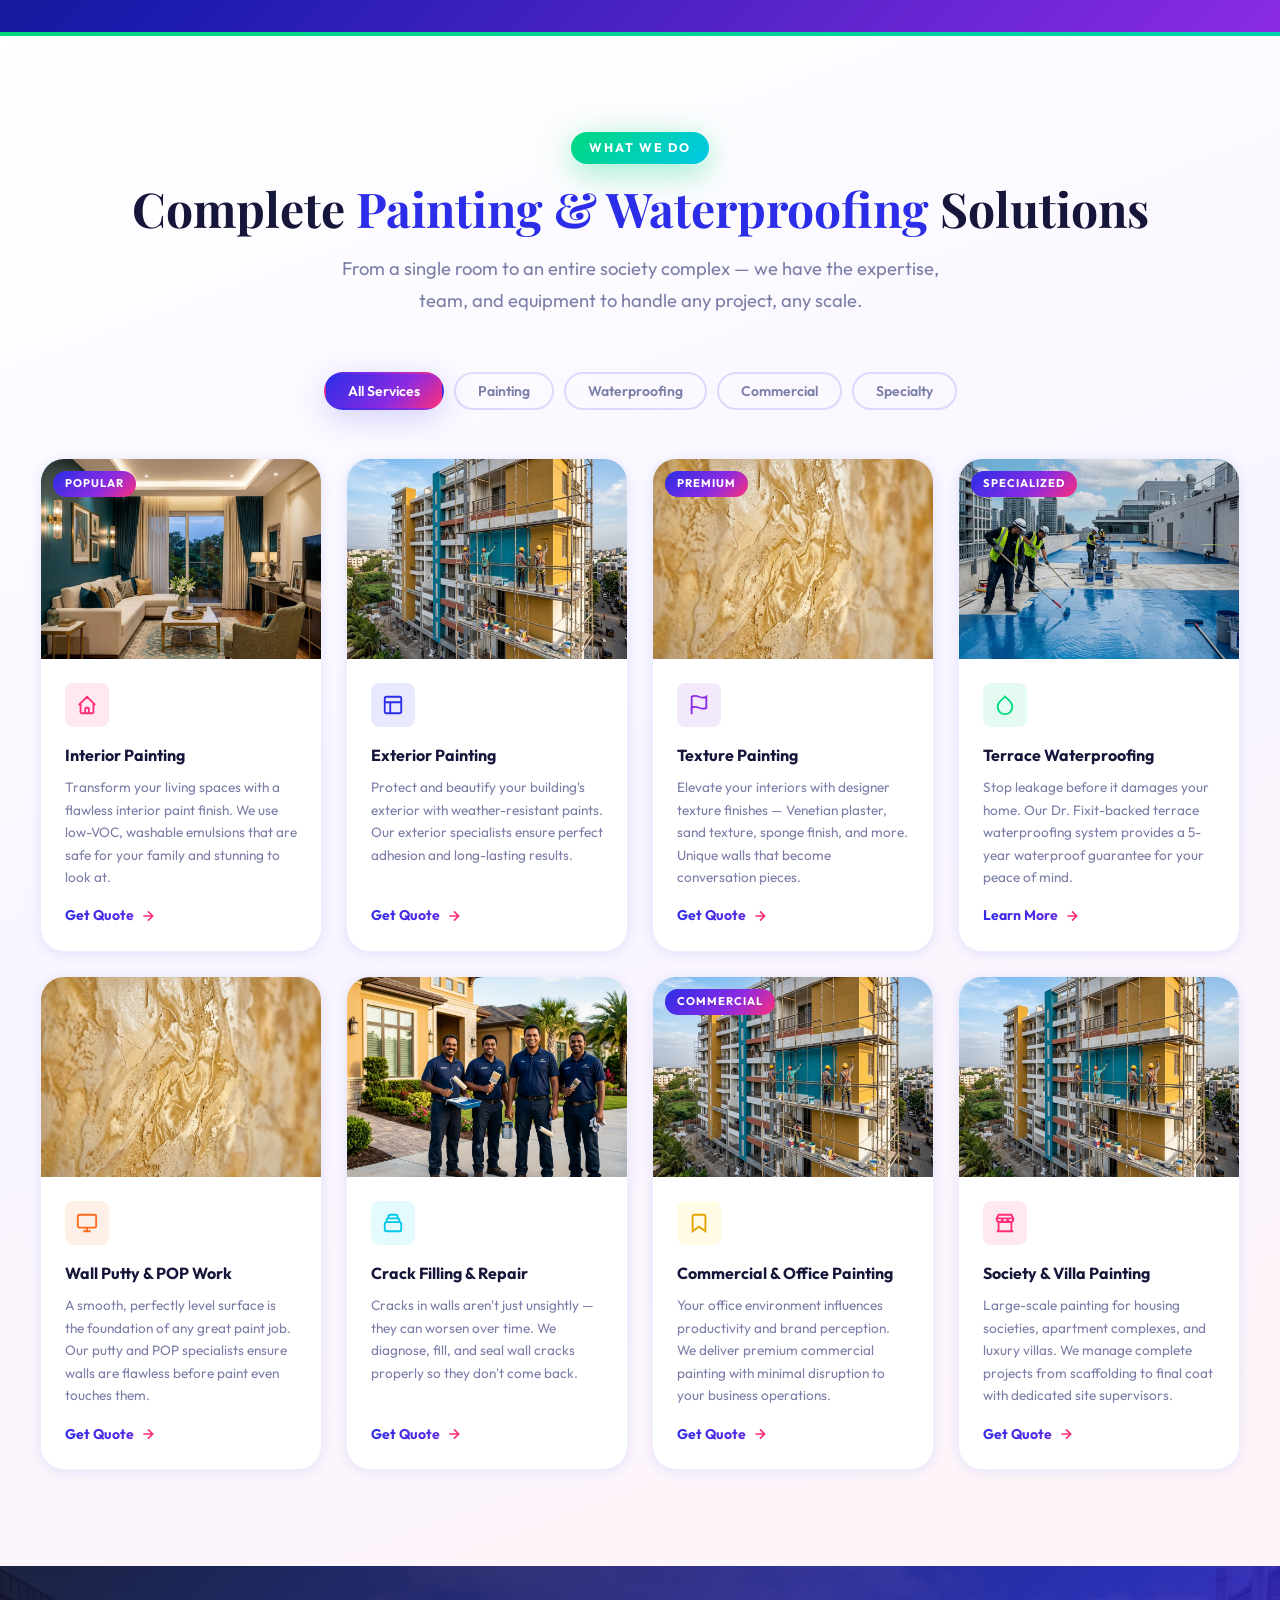
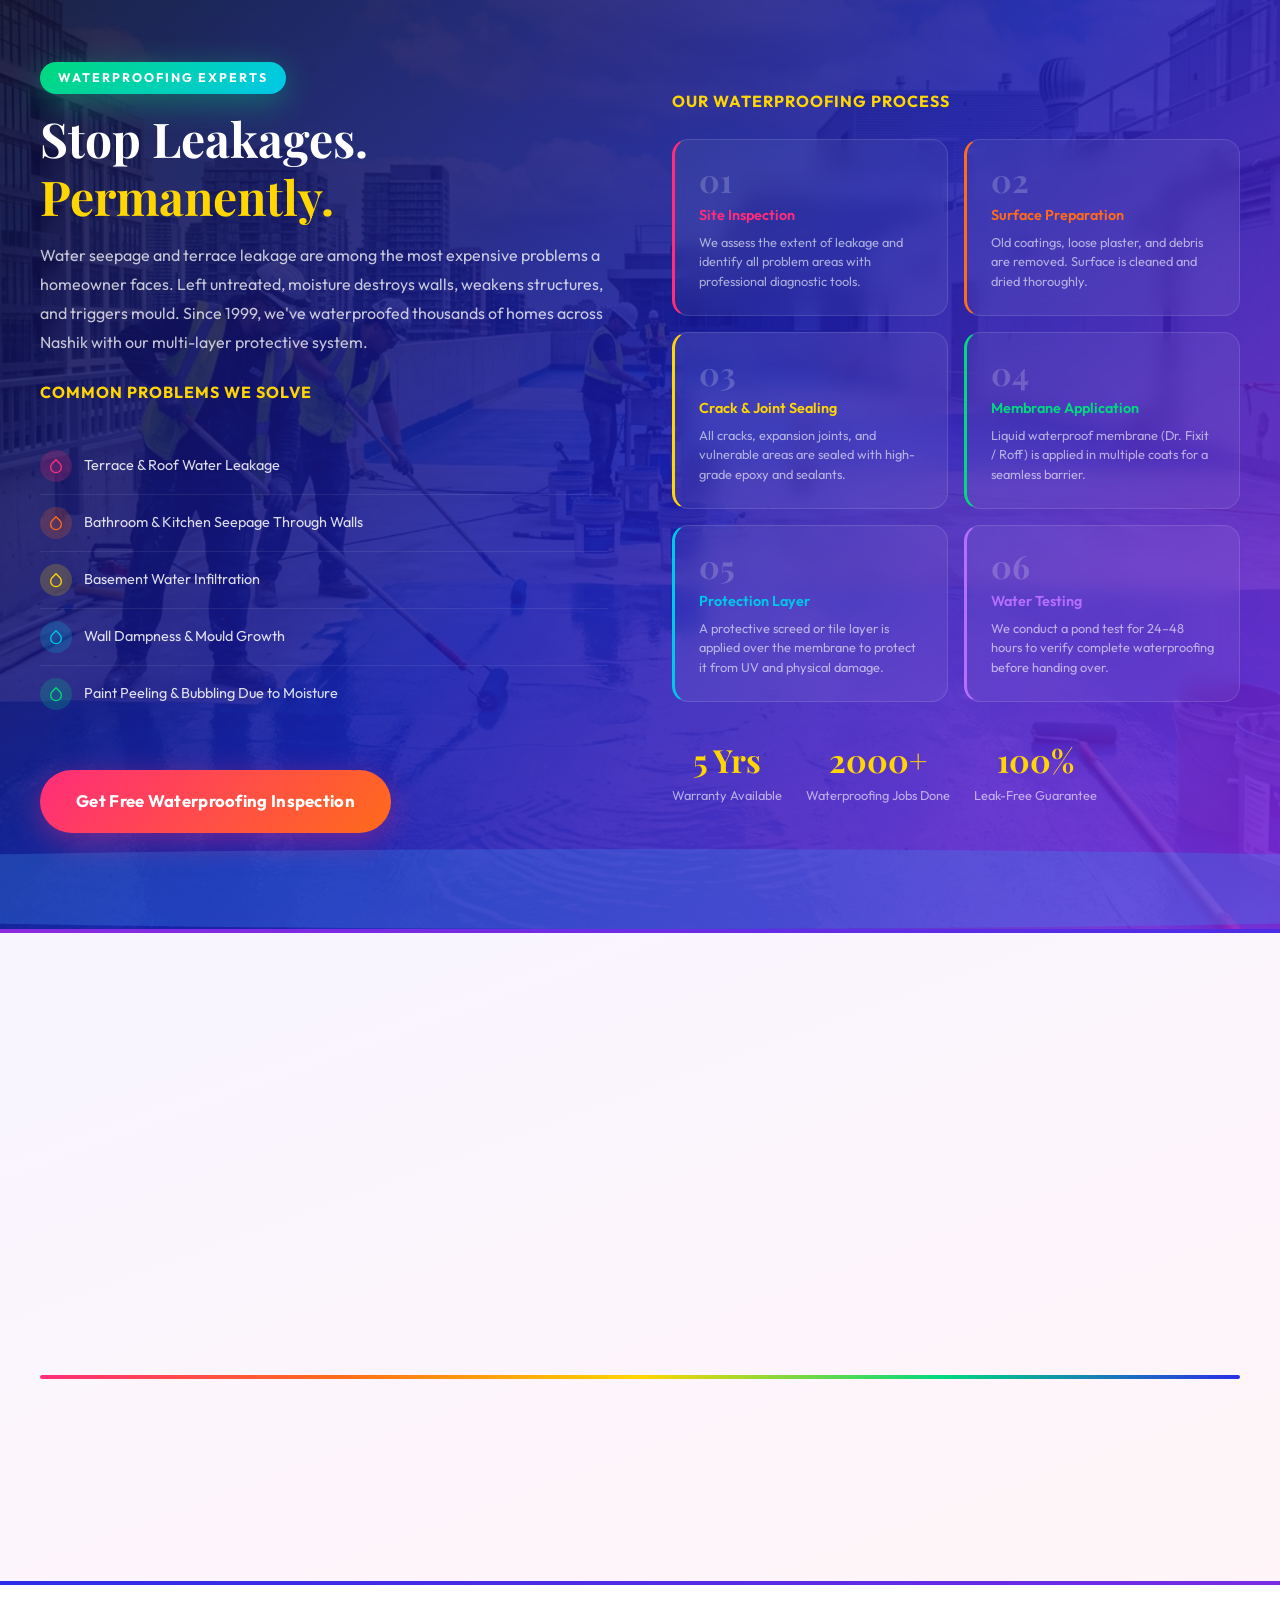
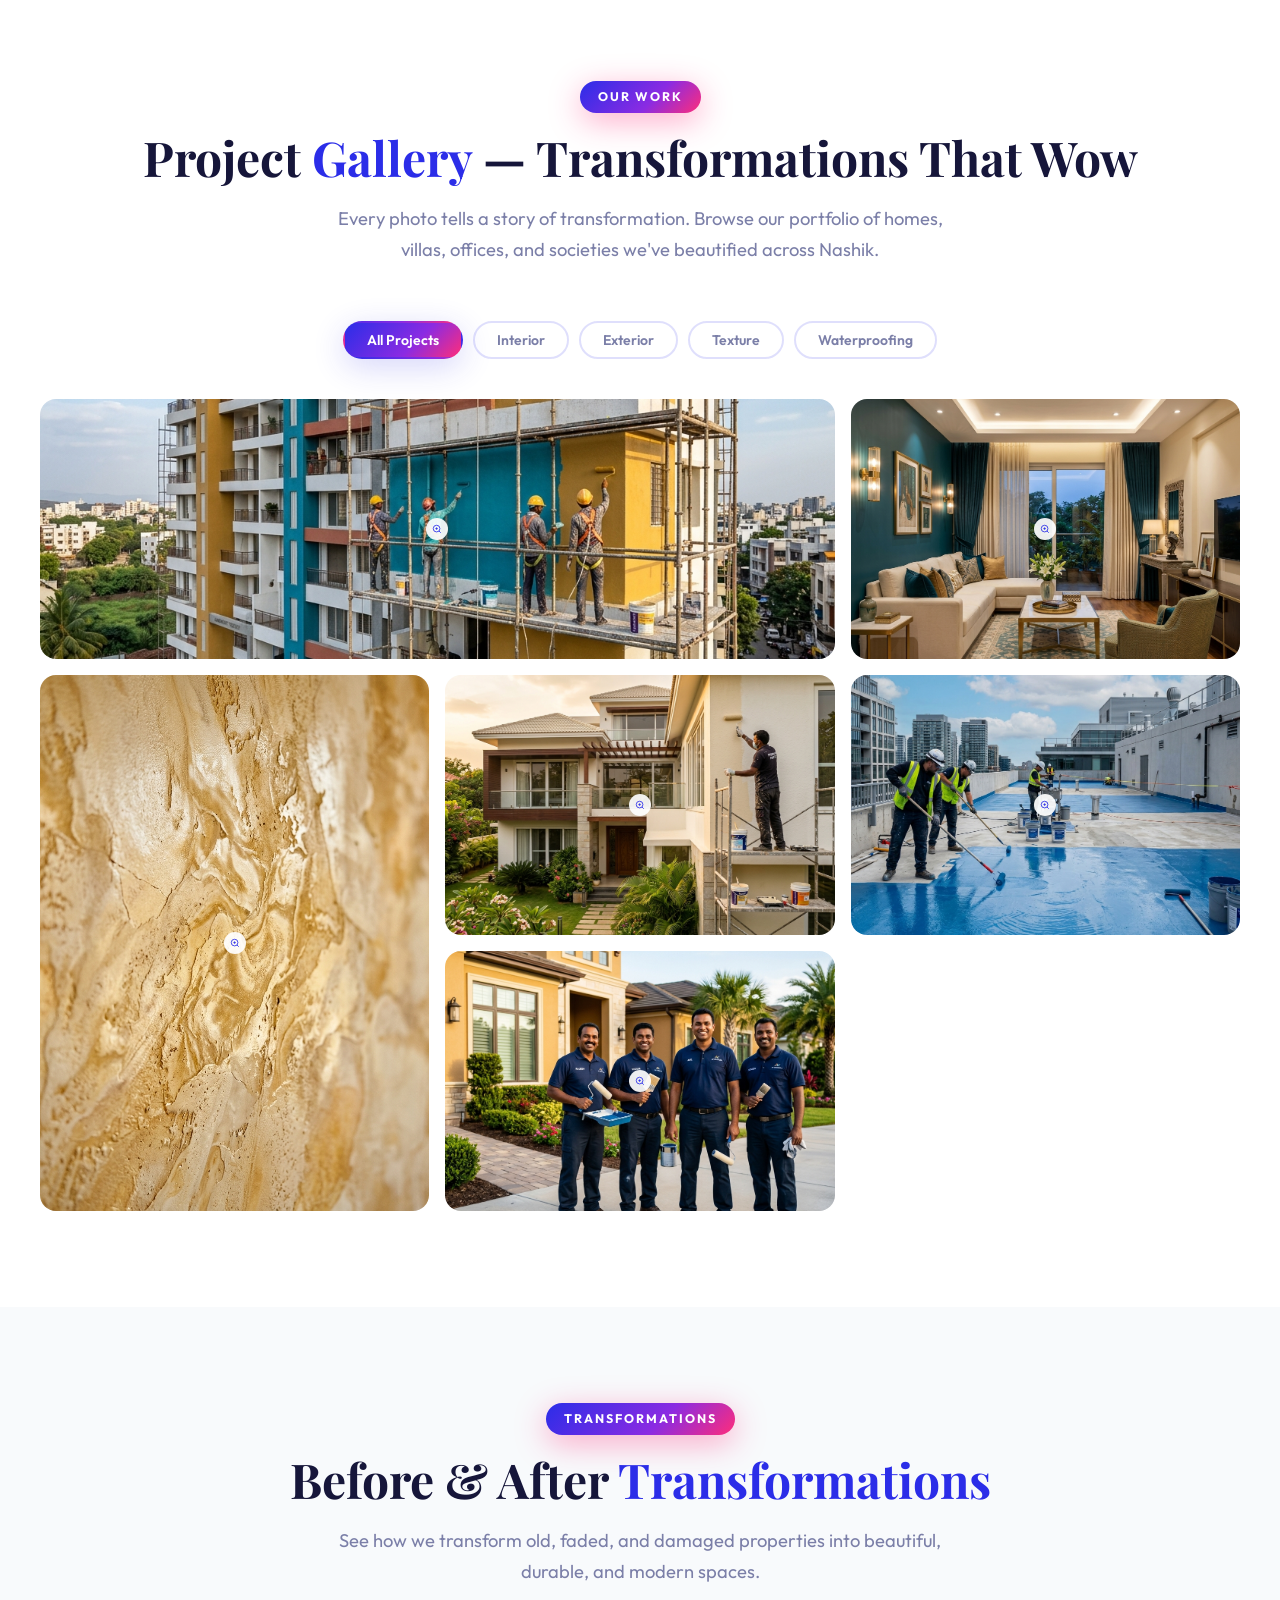
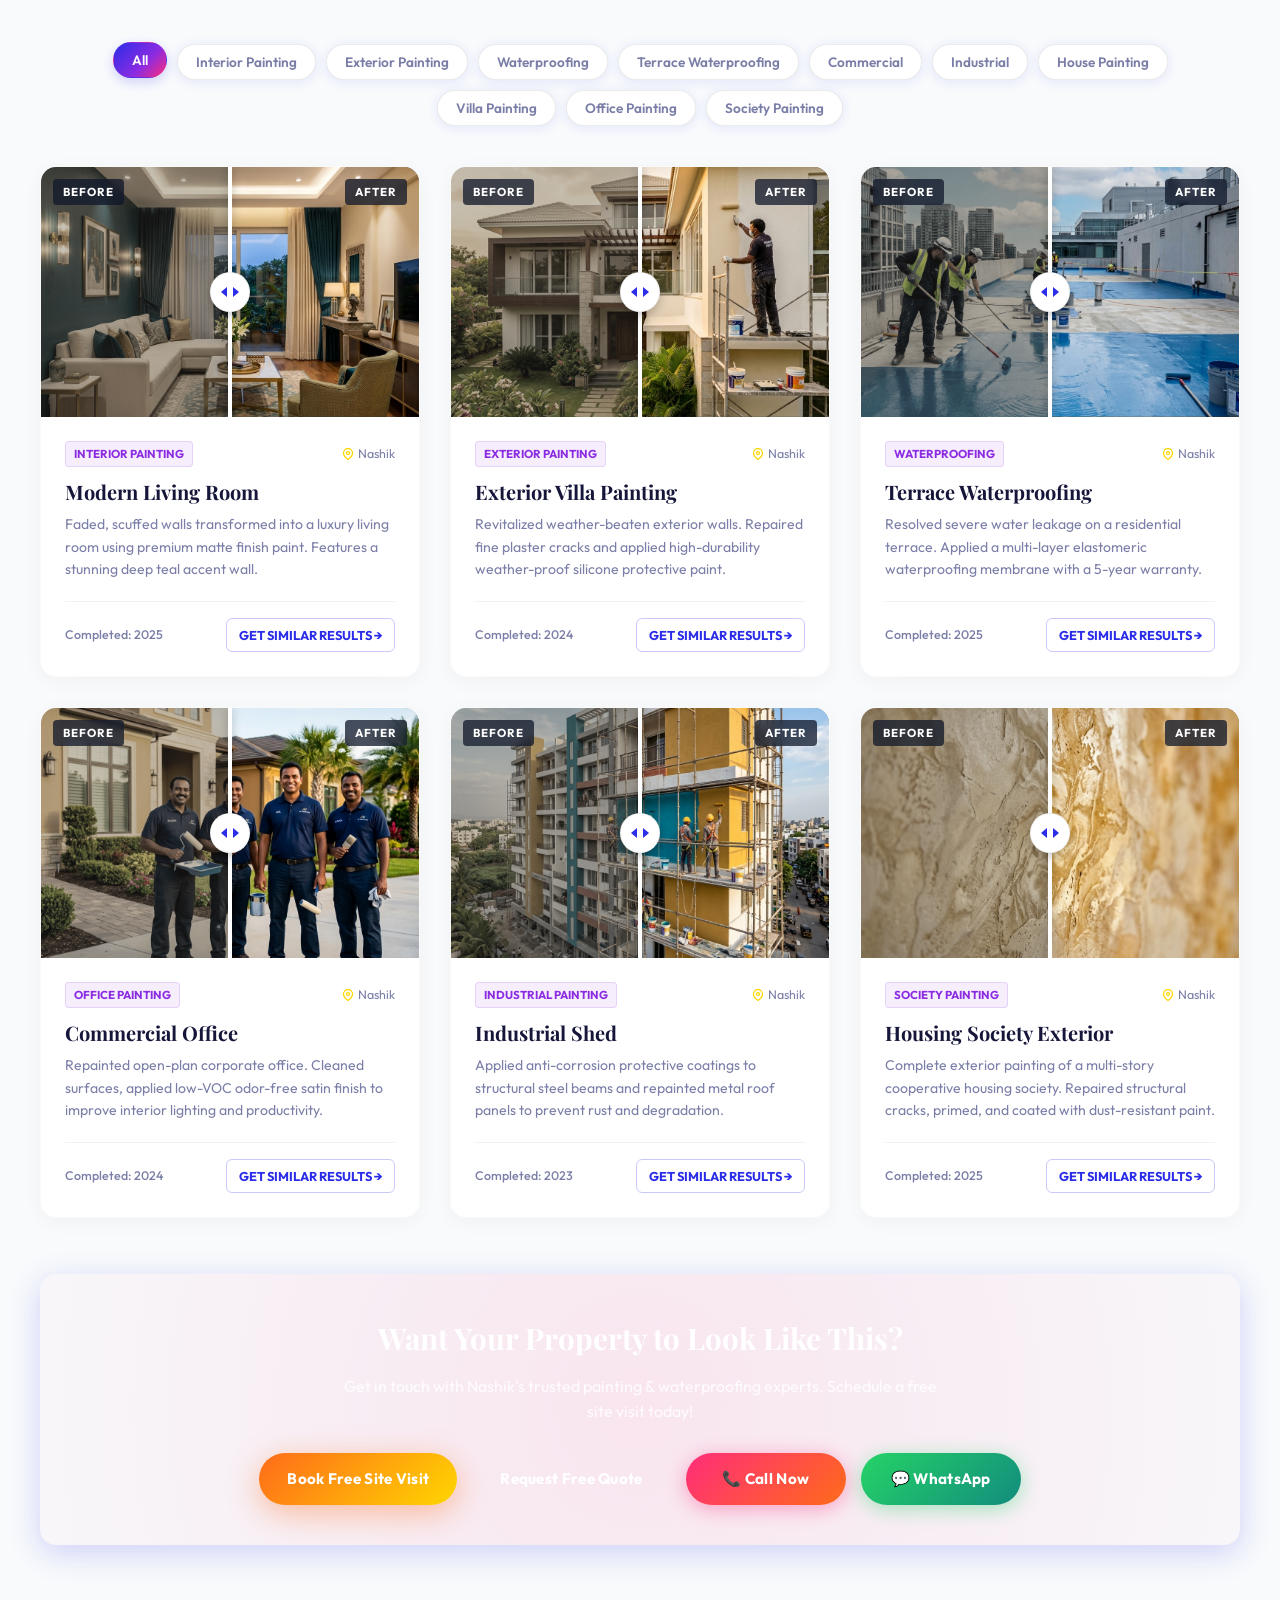
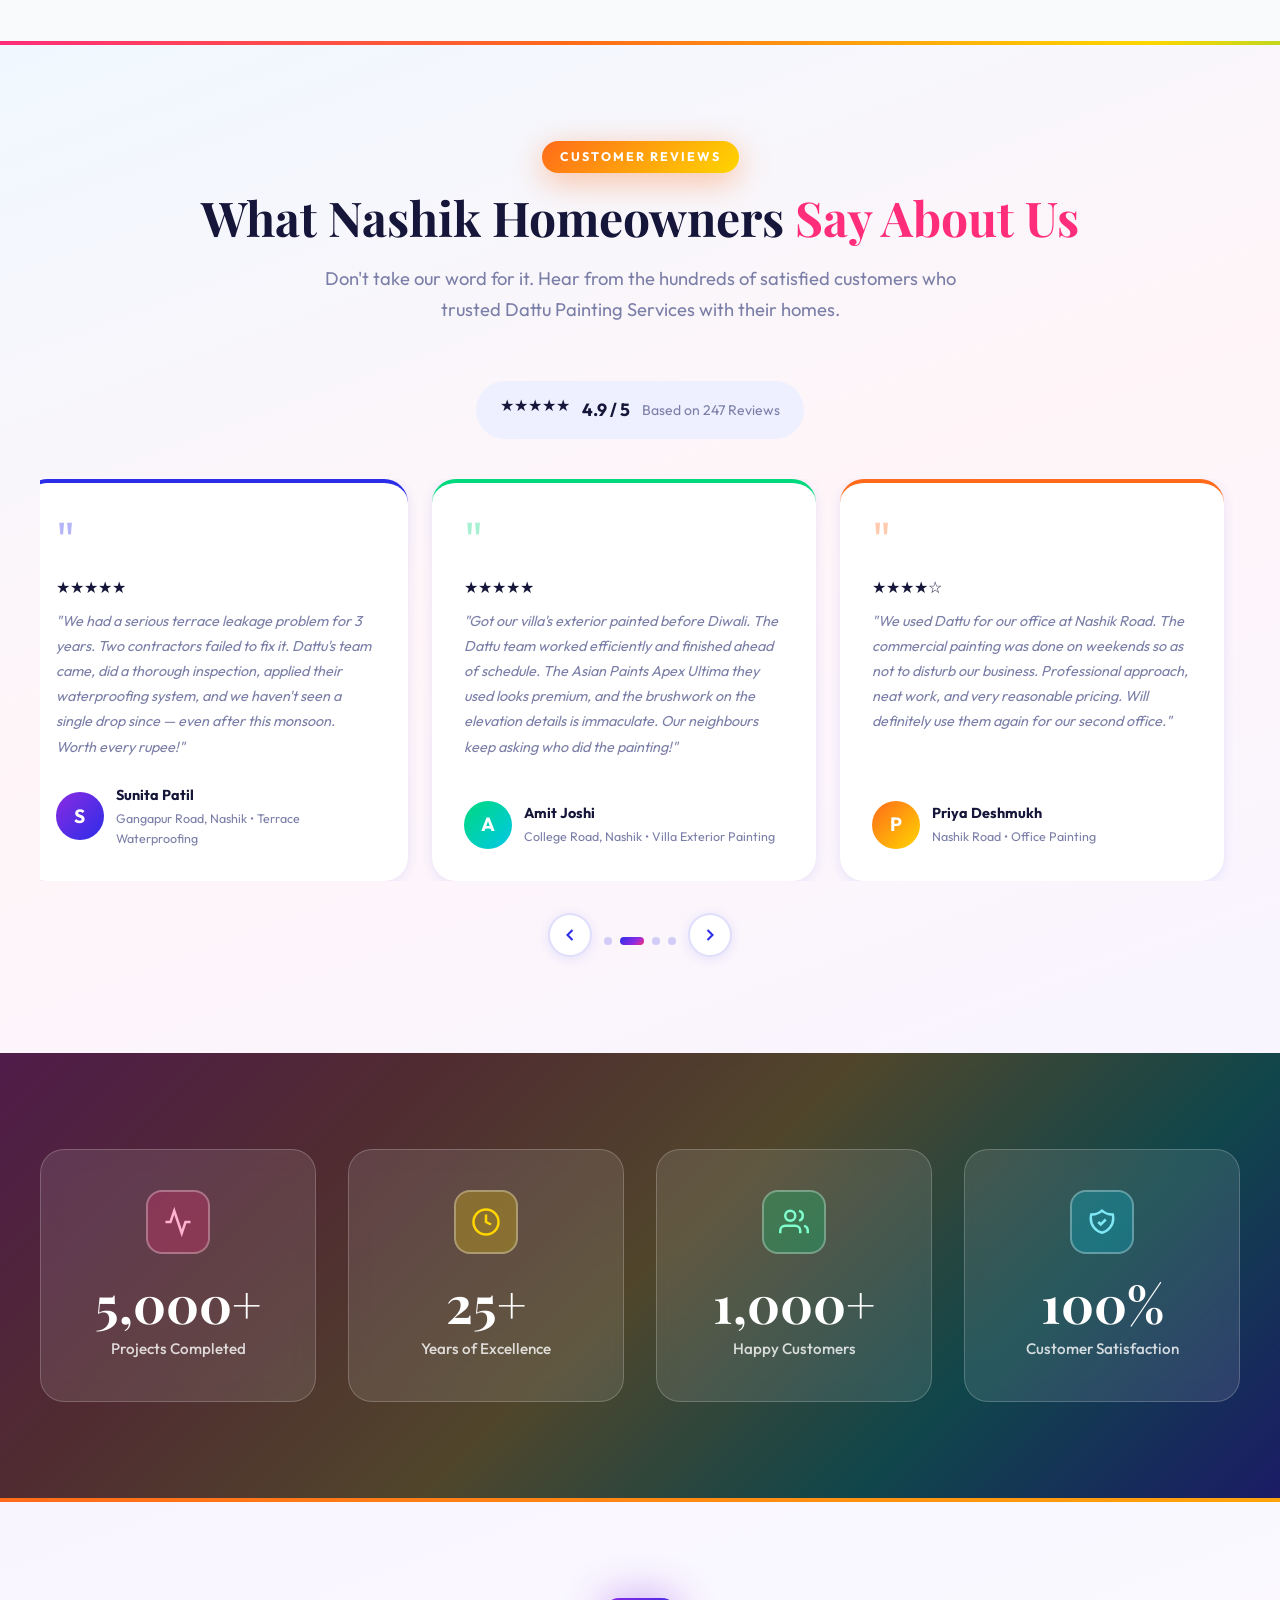
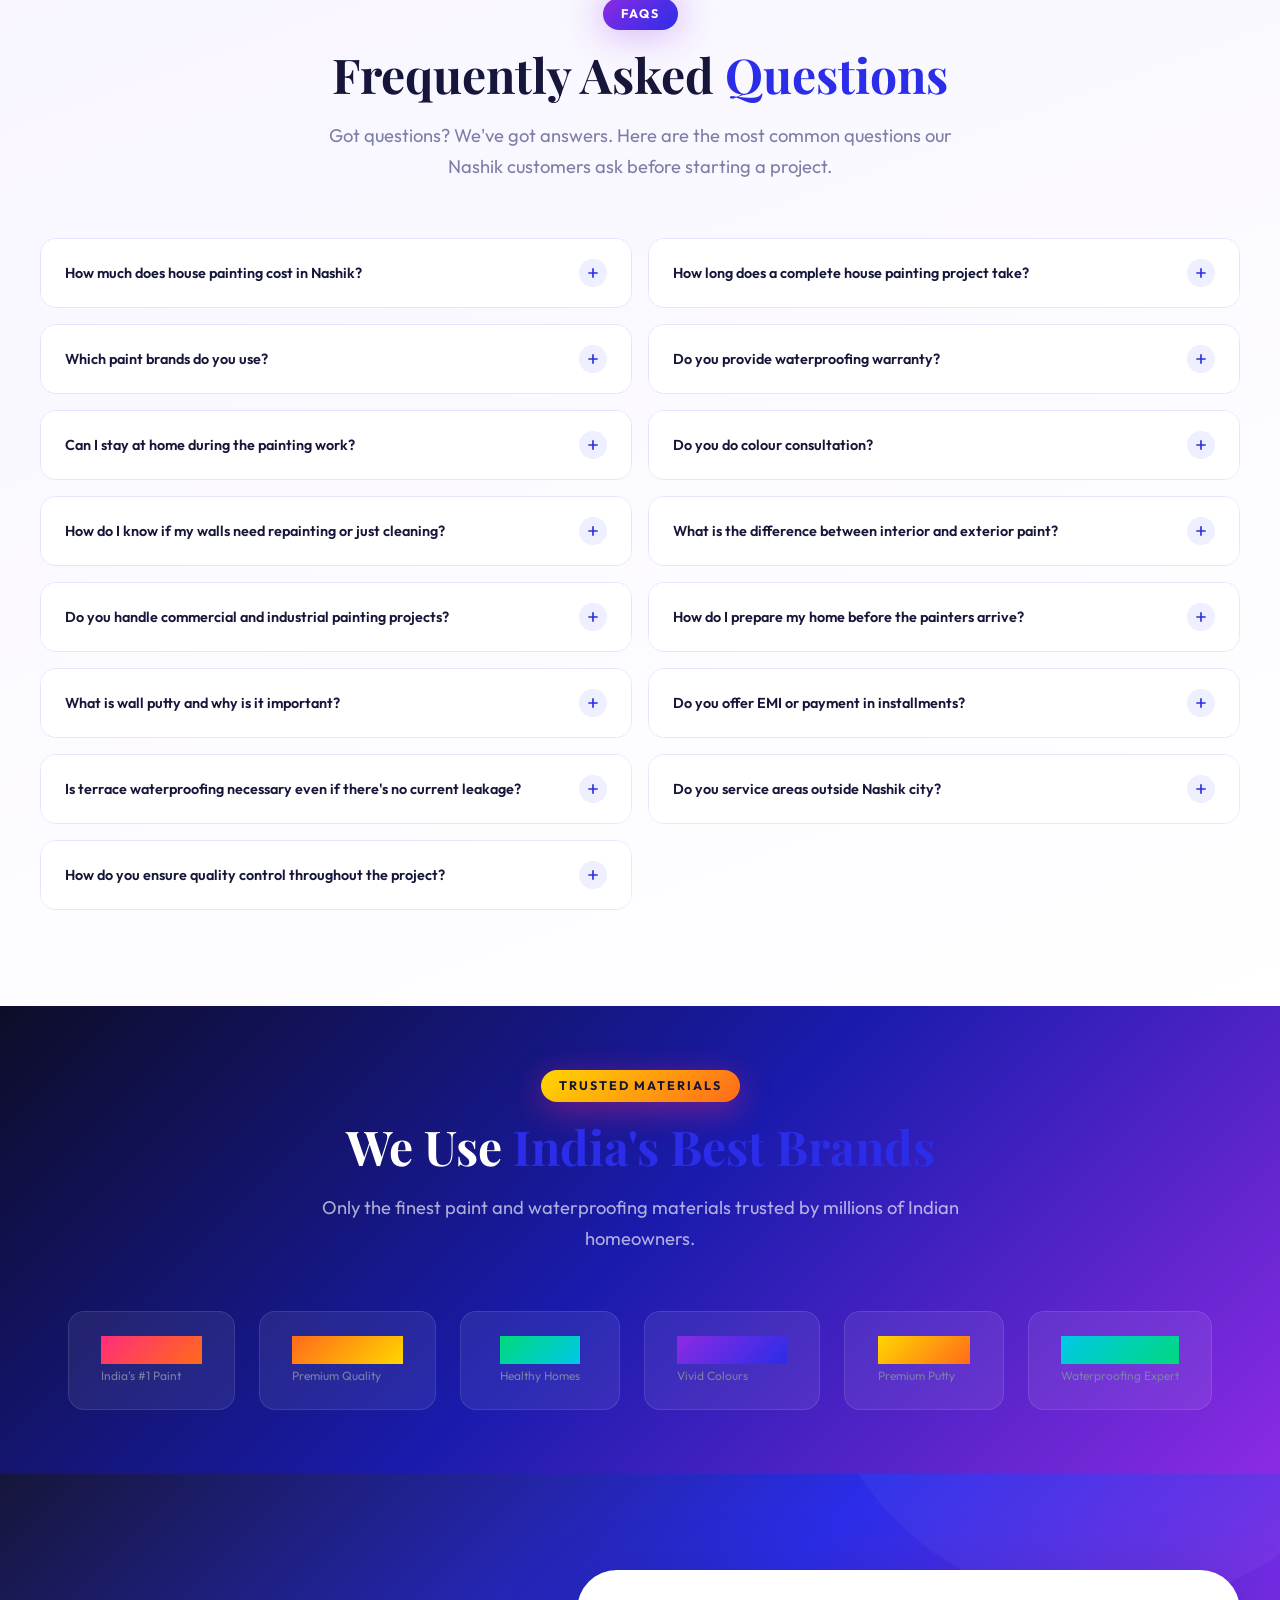
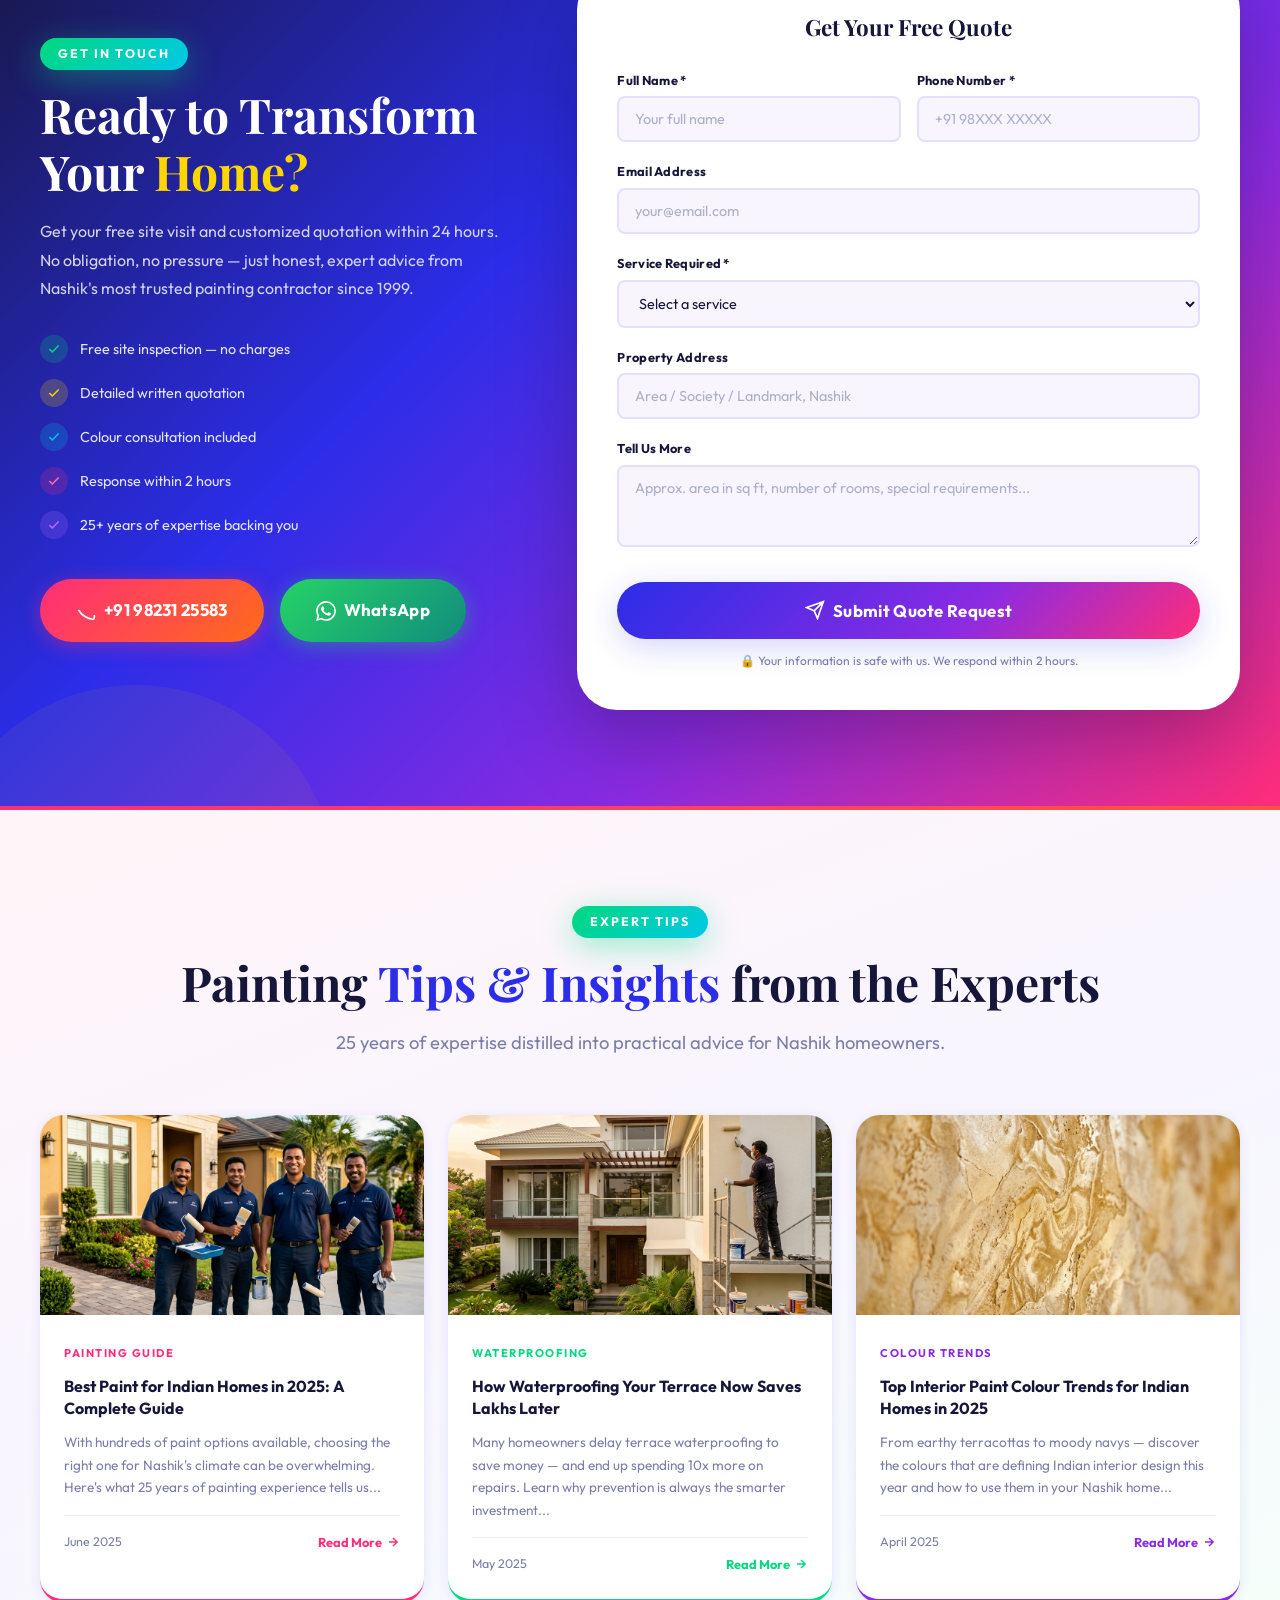
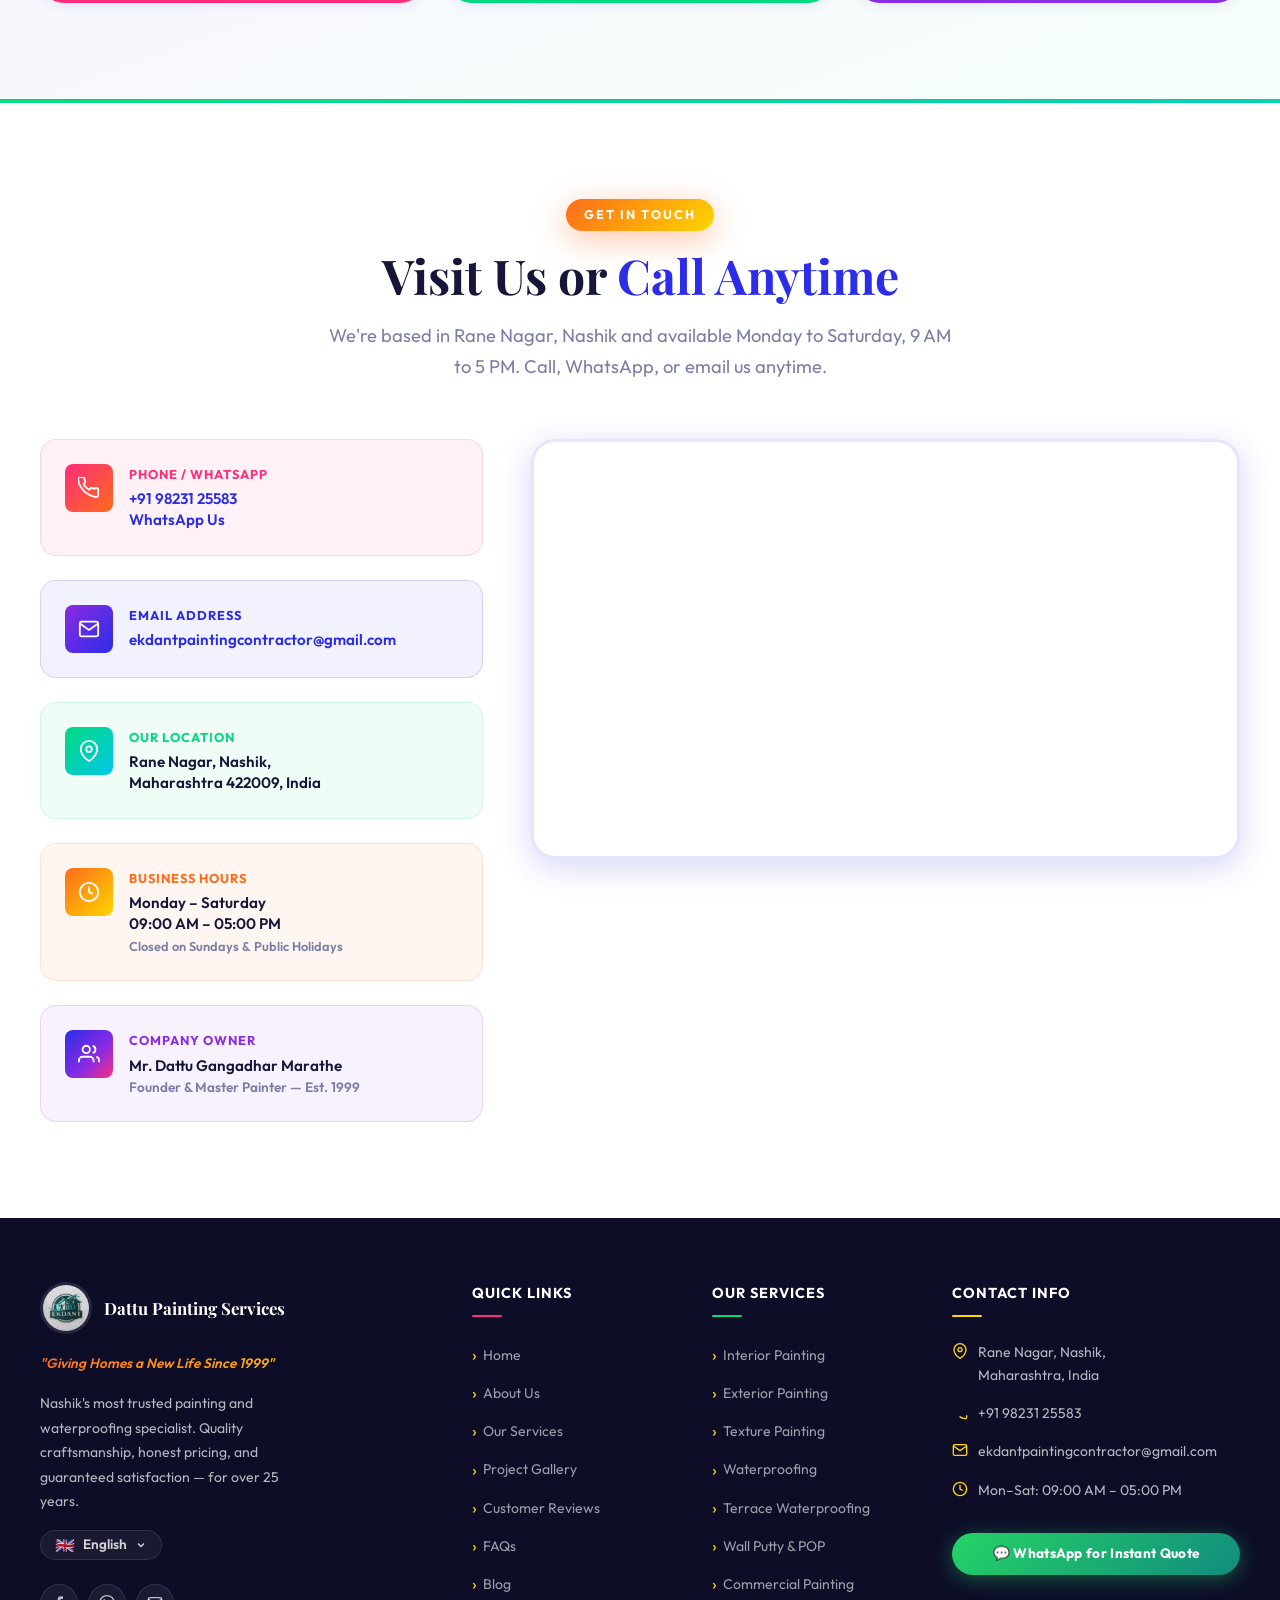
==== commit 175bc927: "Add Google site verification meta tag" ====
--- a/index.html
+++ b/index.html
@@ -176,6 +176,7 @@
     ]
   }
   </script>
+  <meta name="google-site-verification" content="wAChxdCWyYNg2B3zHzwj4kx69LeDA7LOYV5Aev8JyRg" />
 </head>
 
 <body>
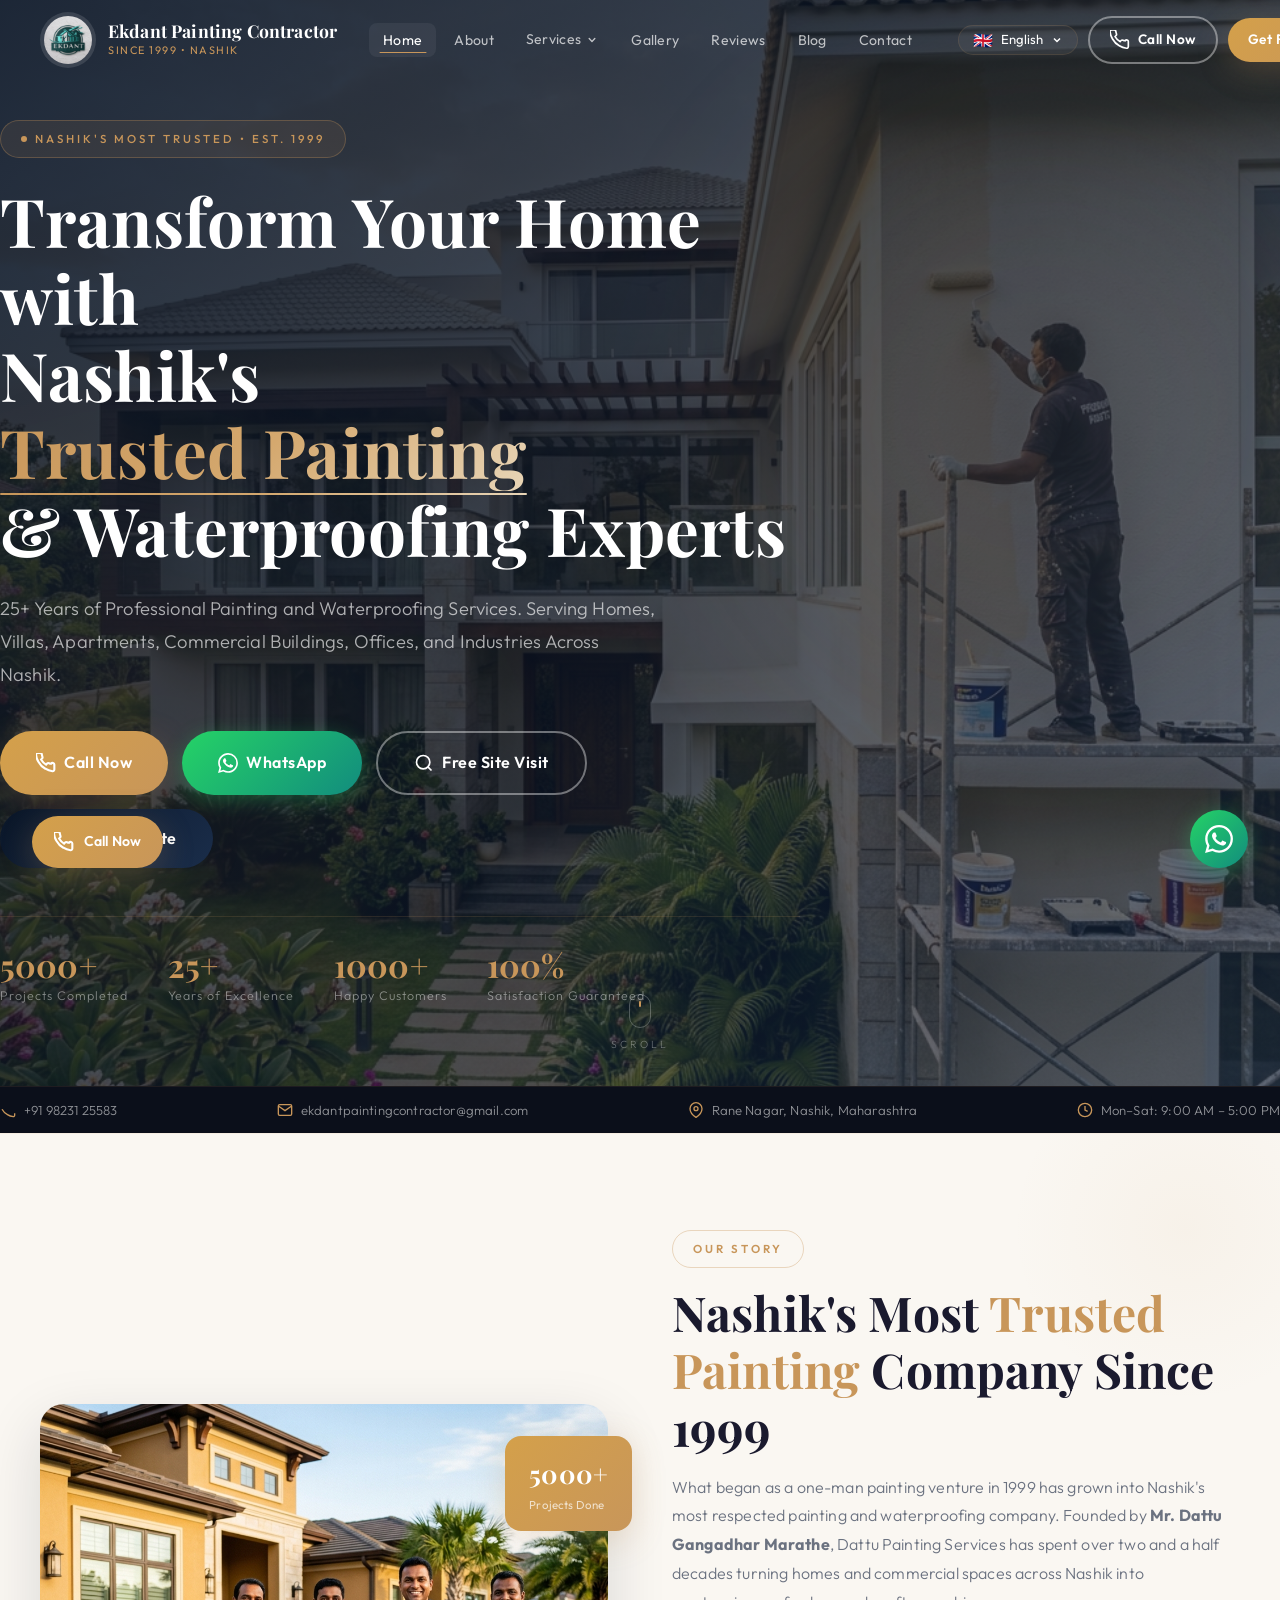
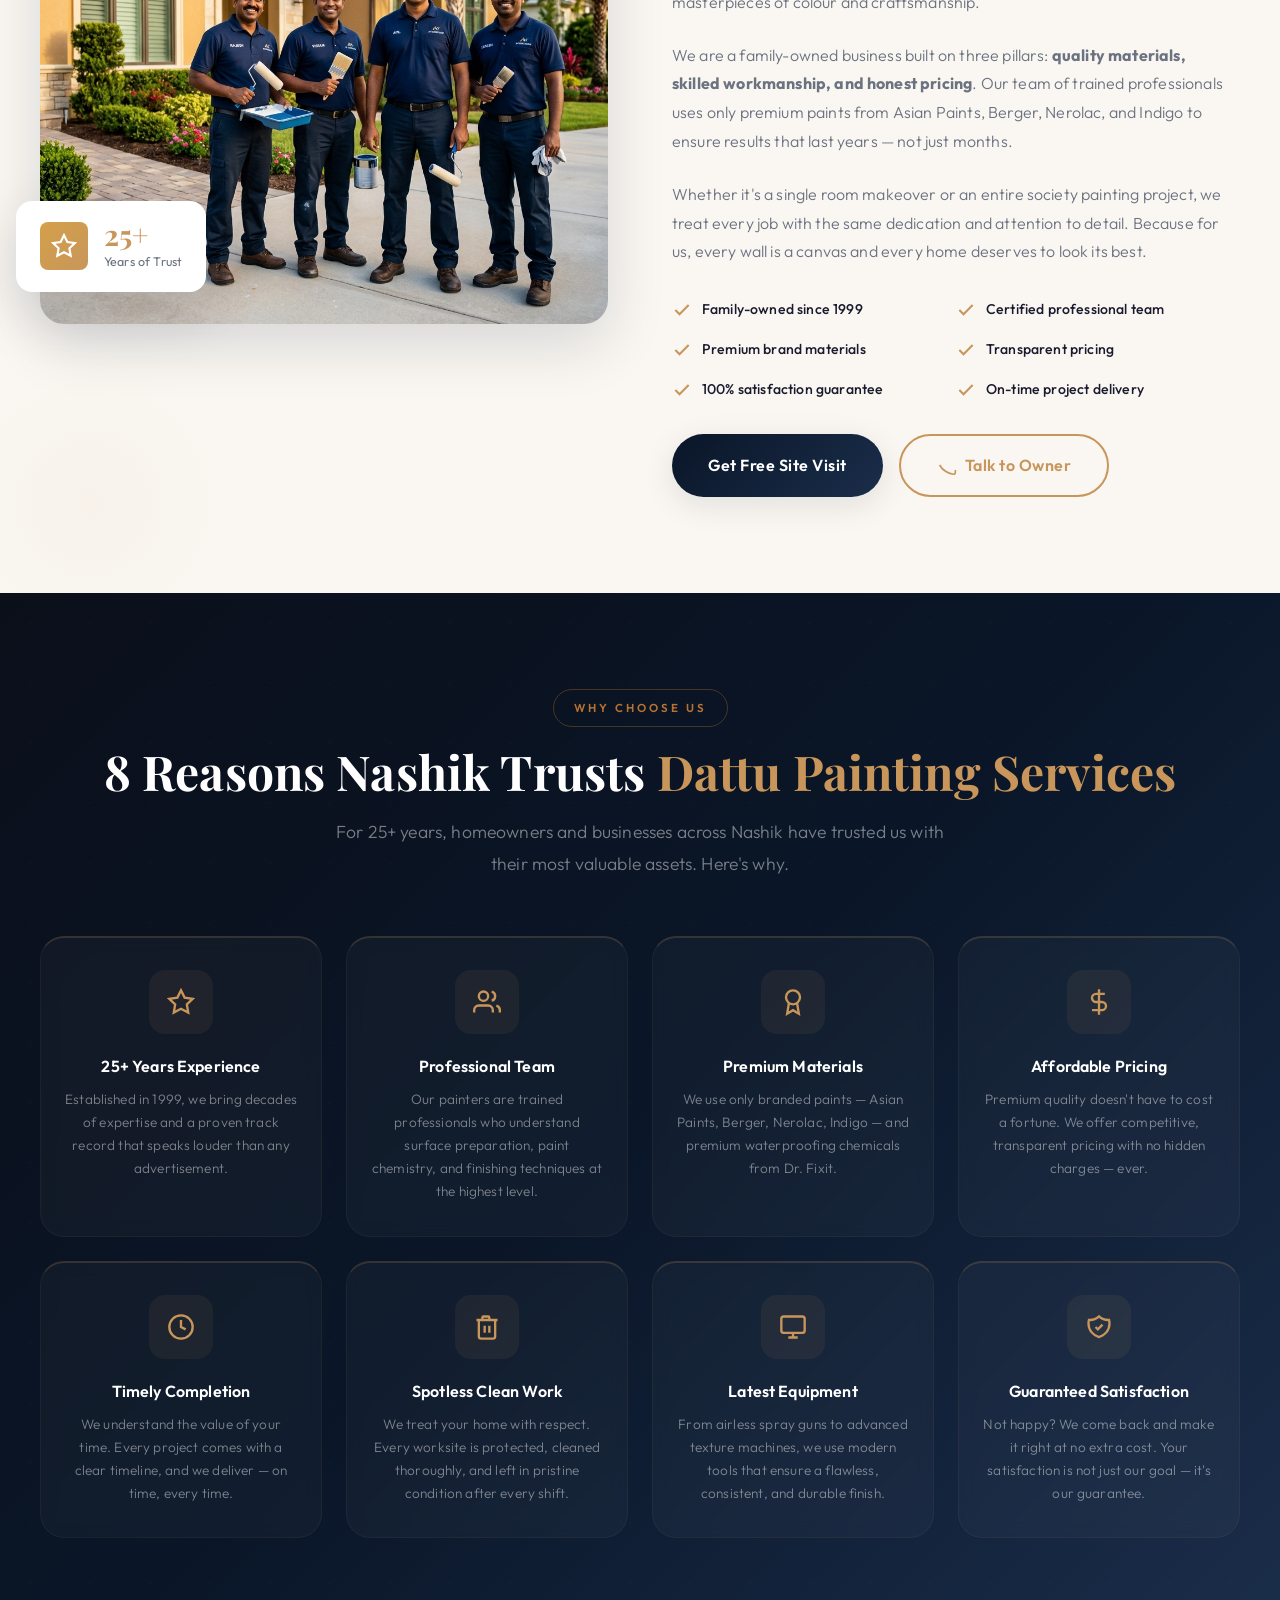
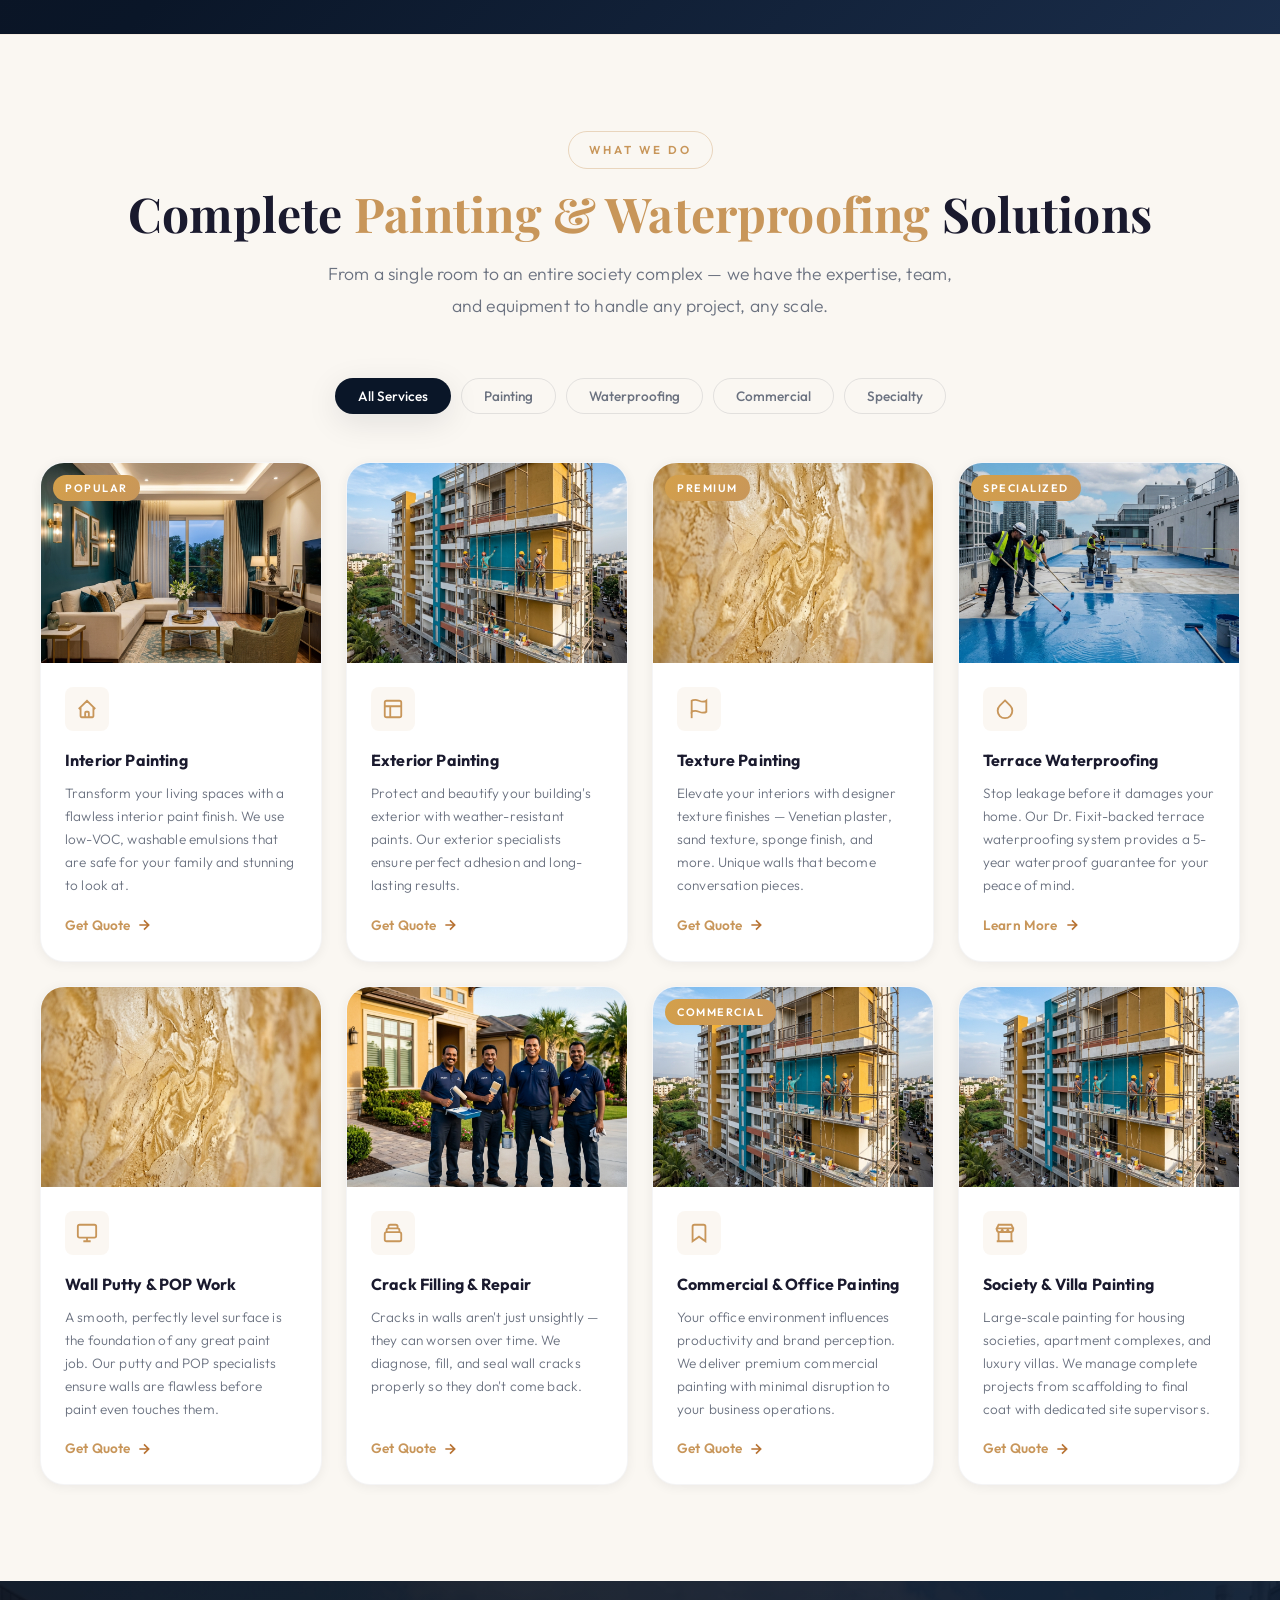
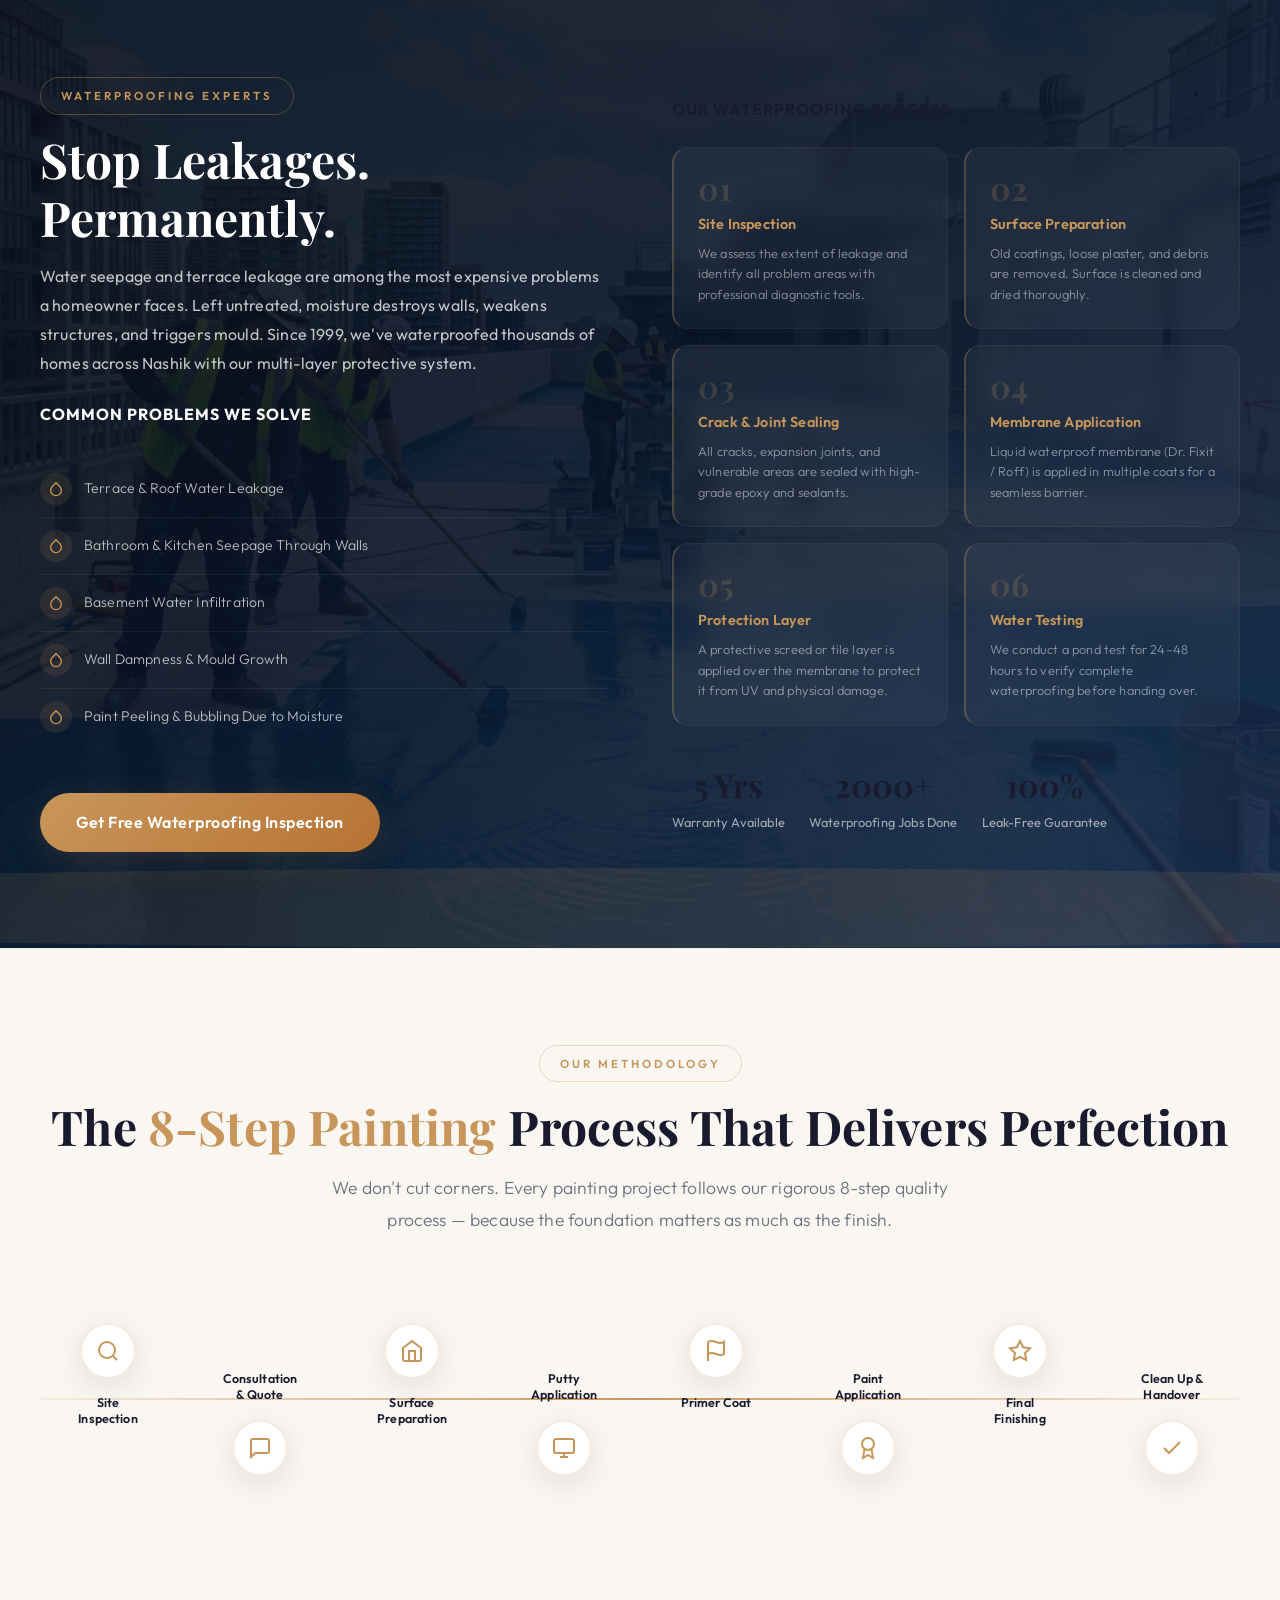
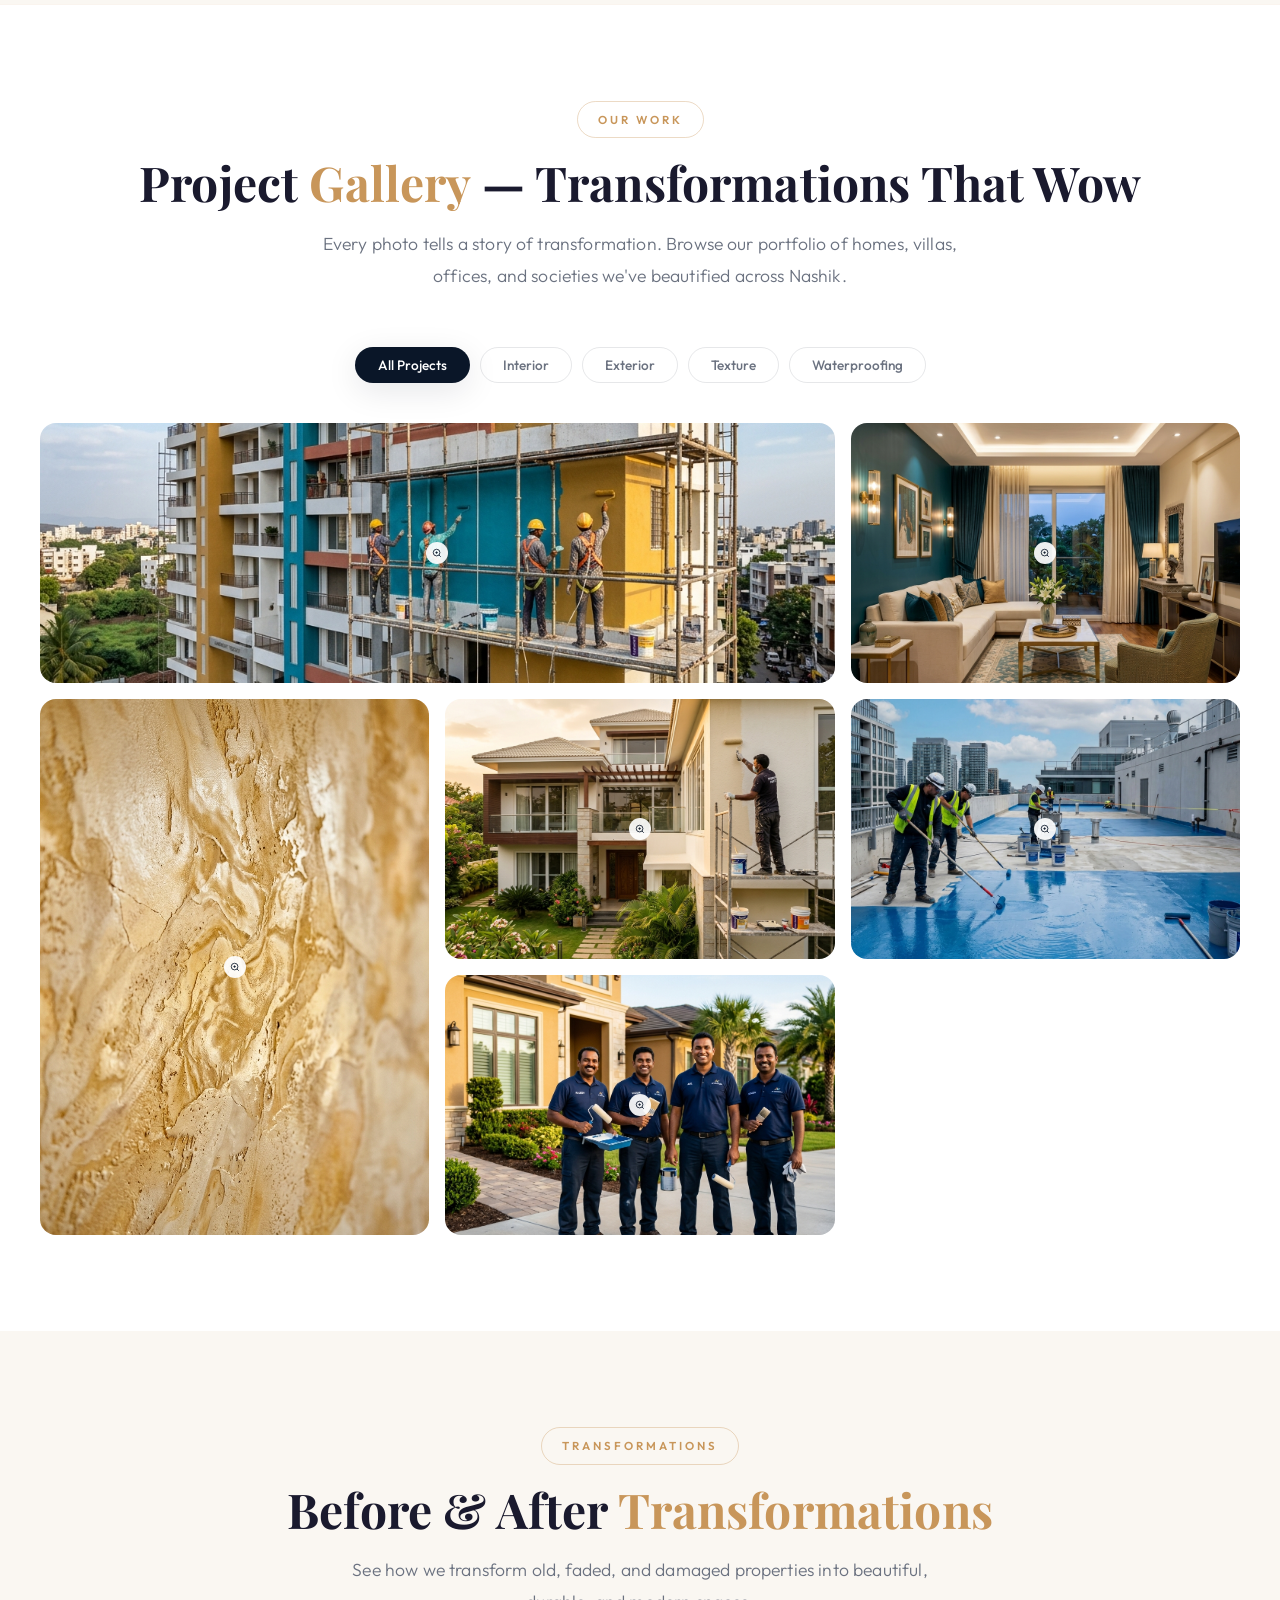
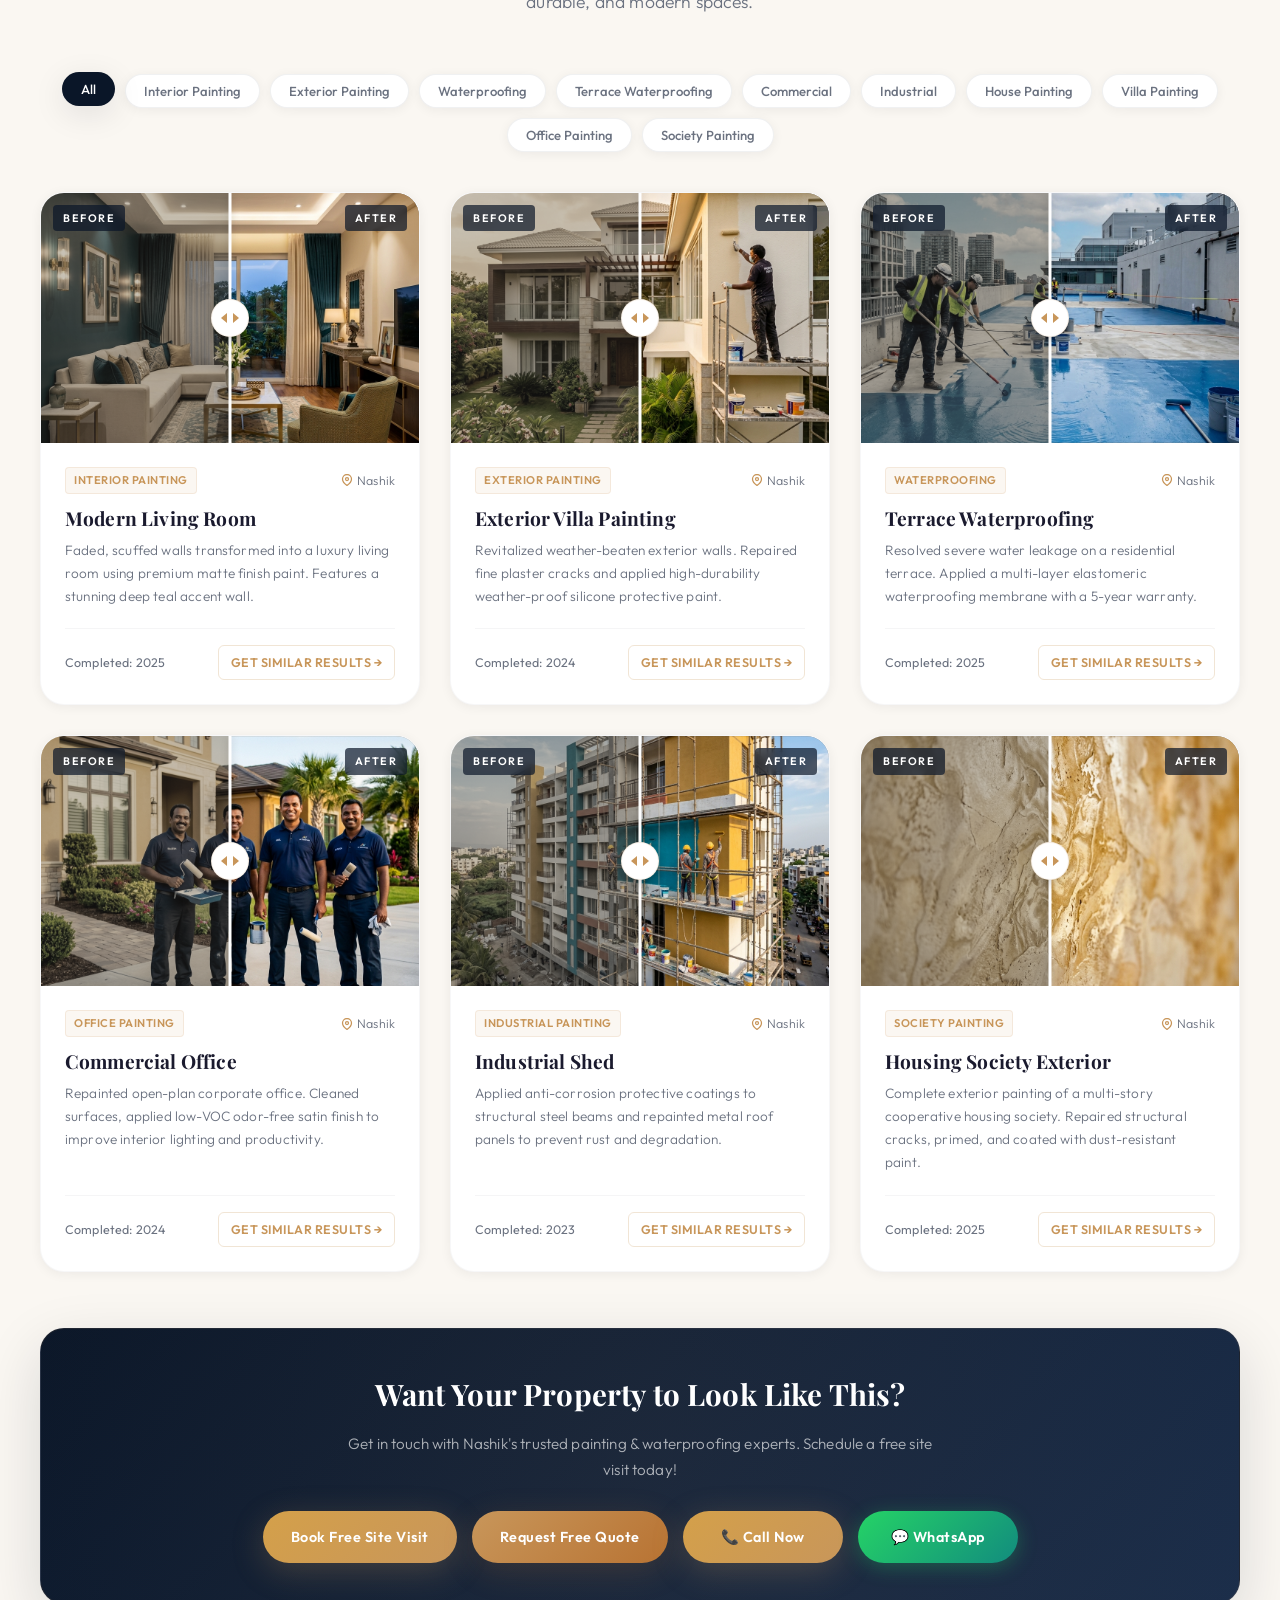
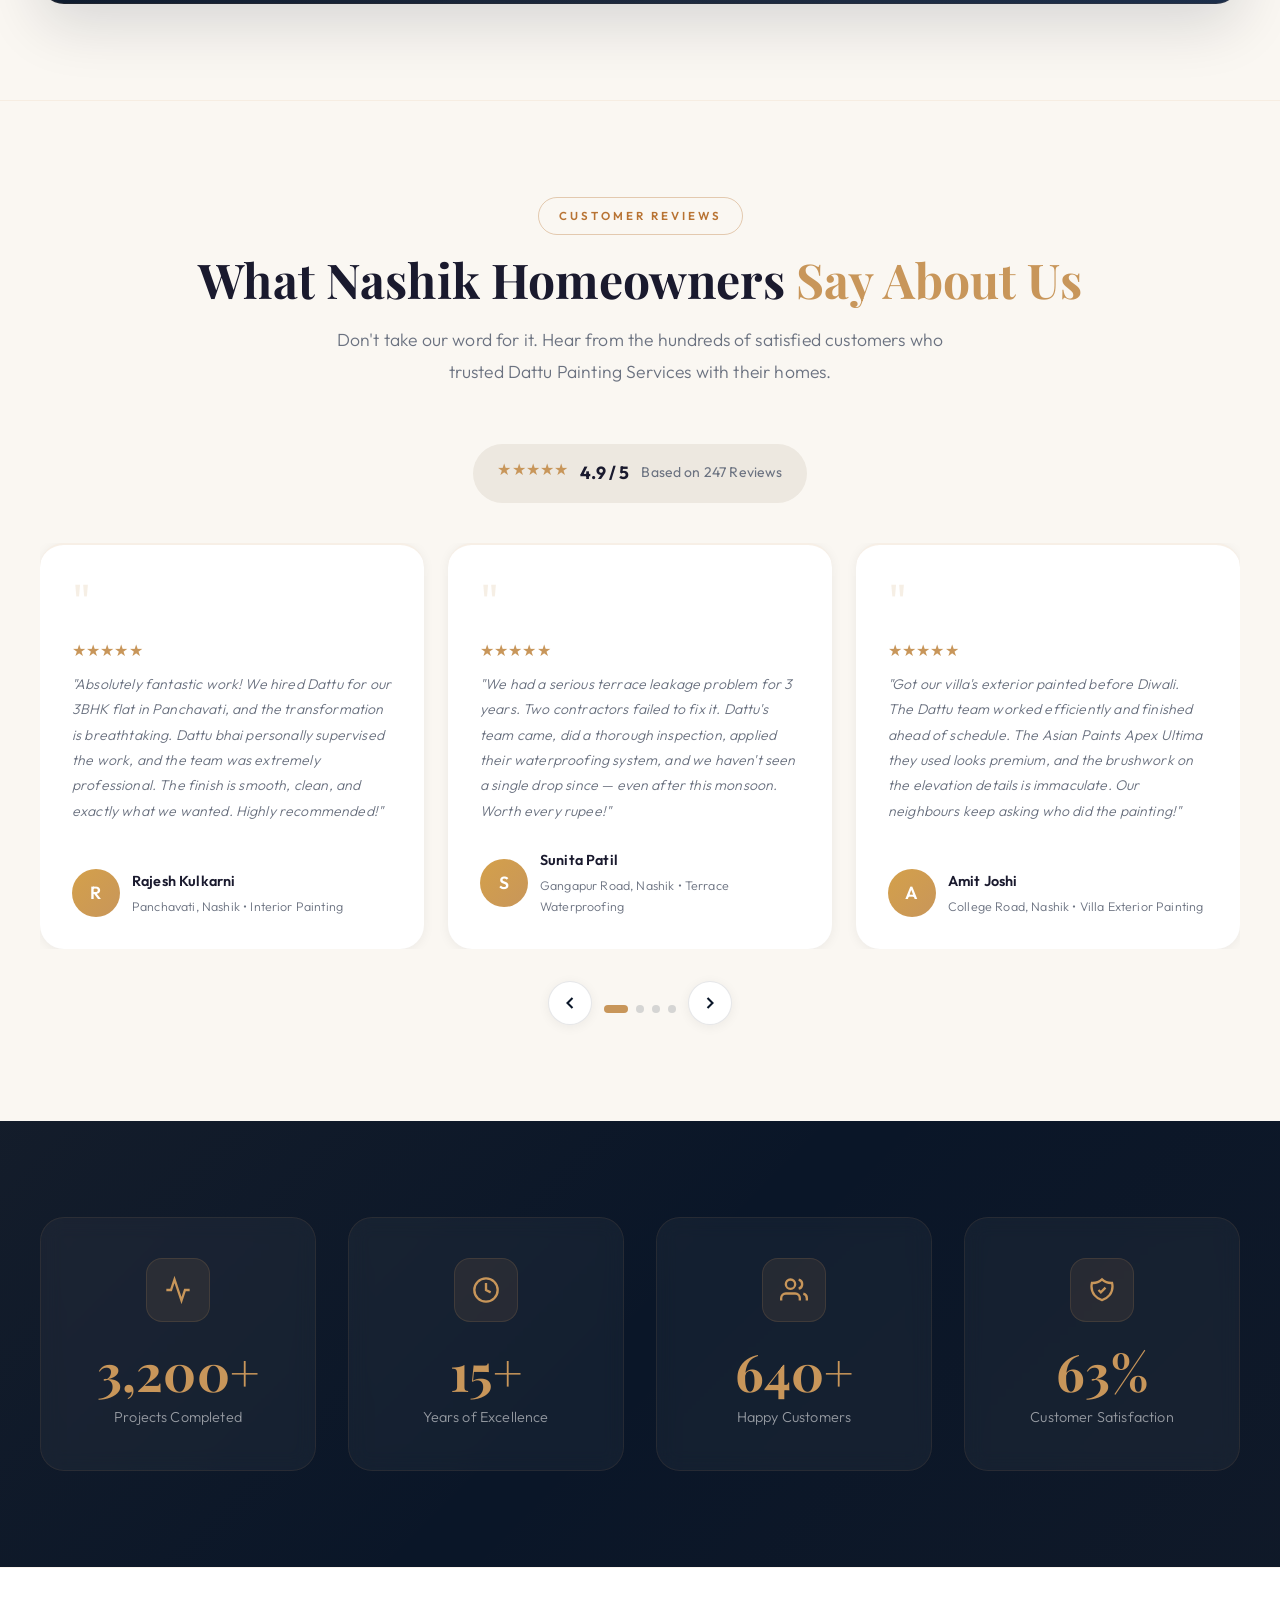
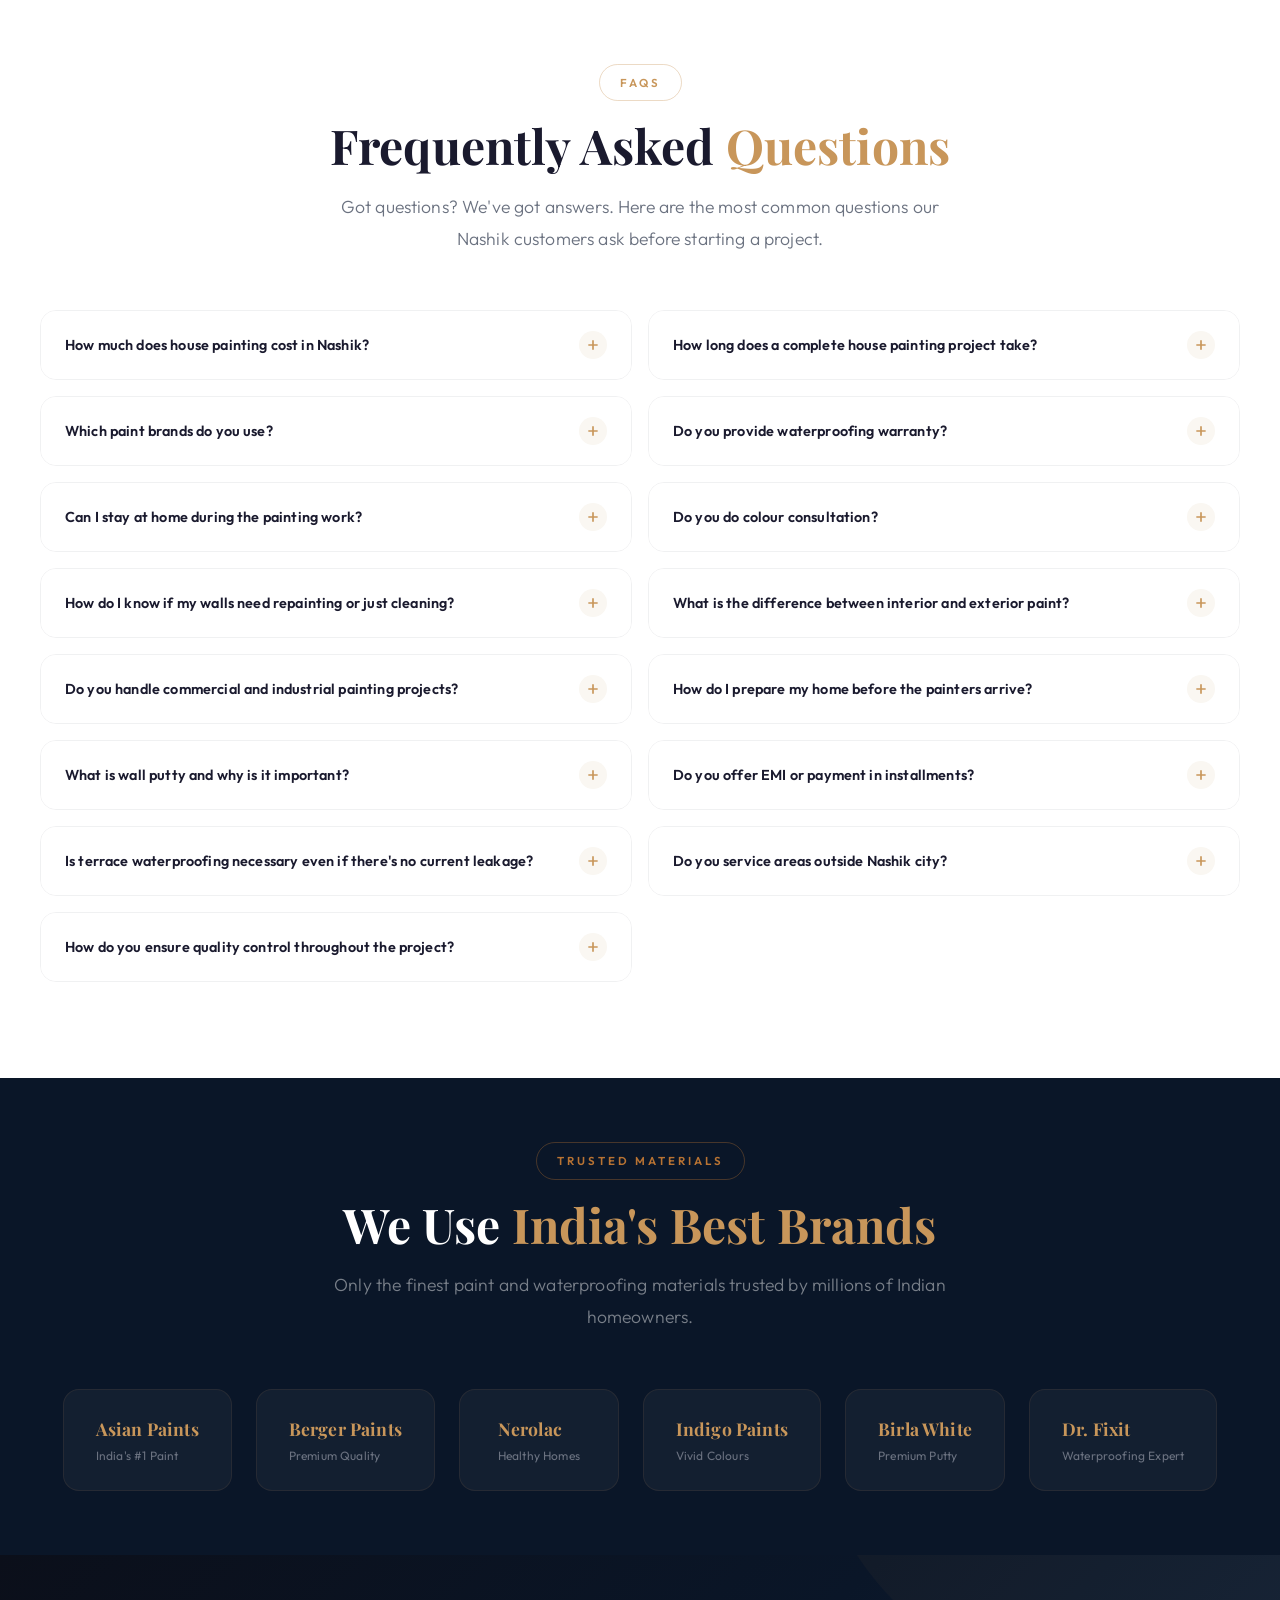
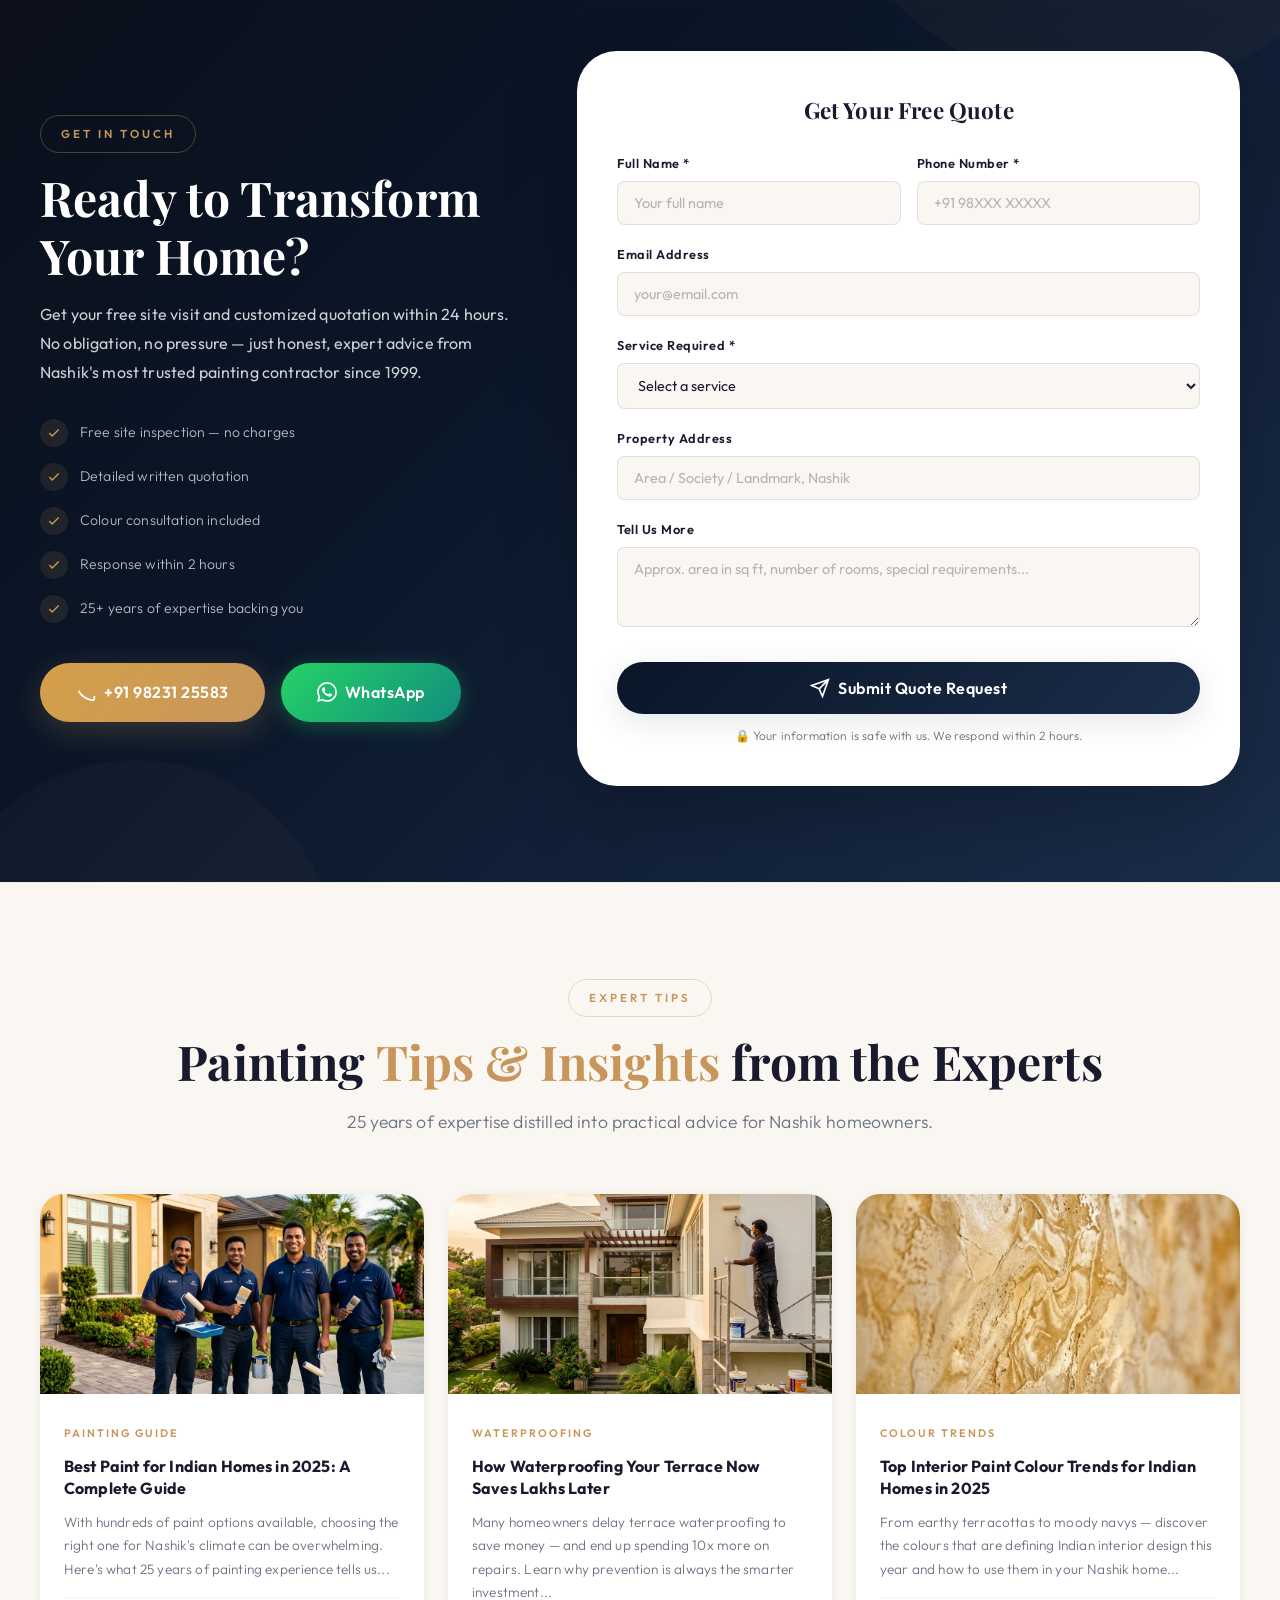
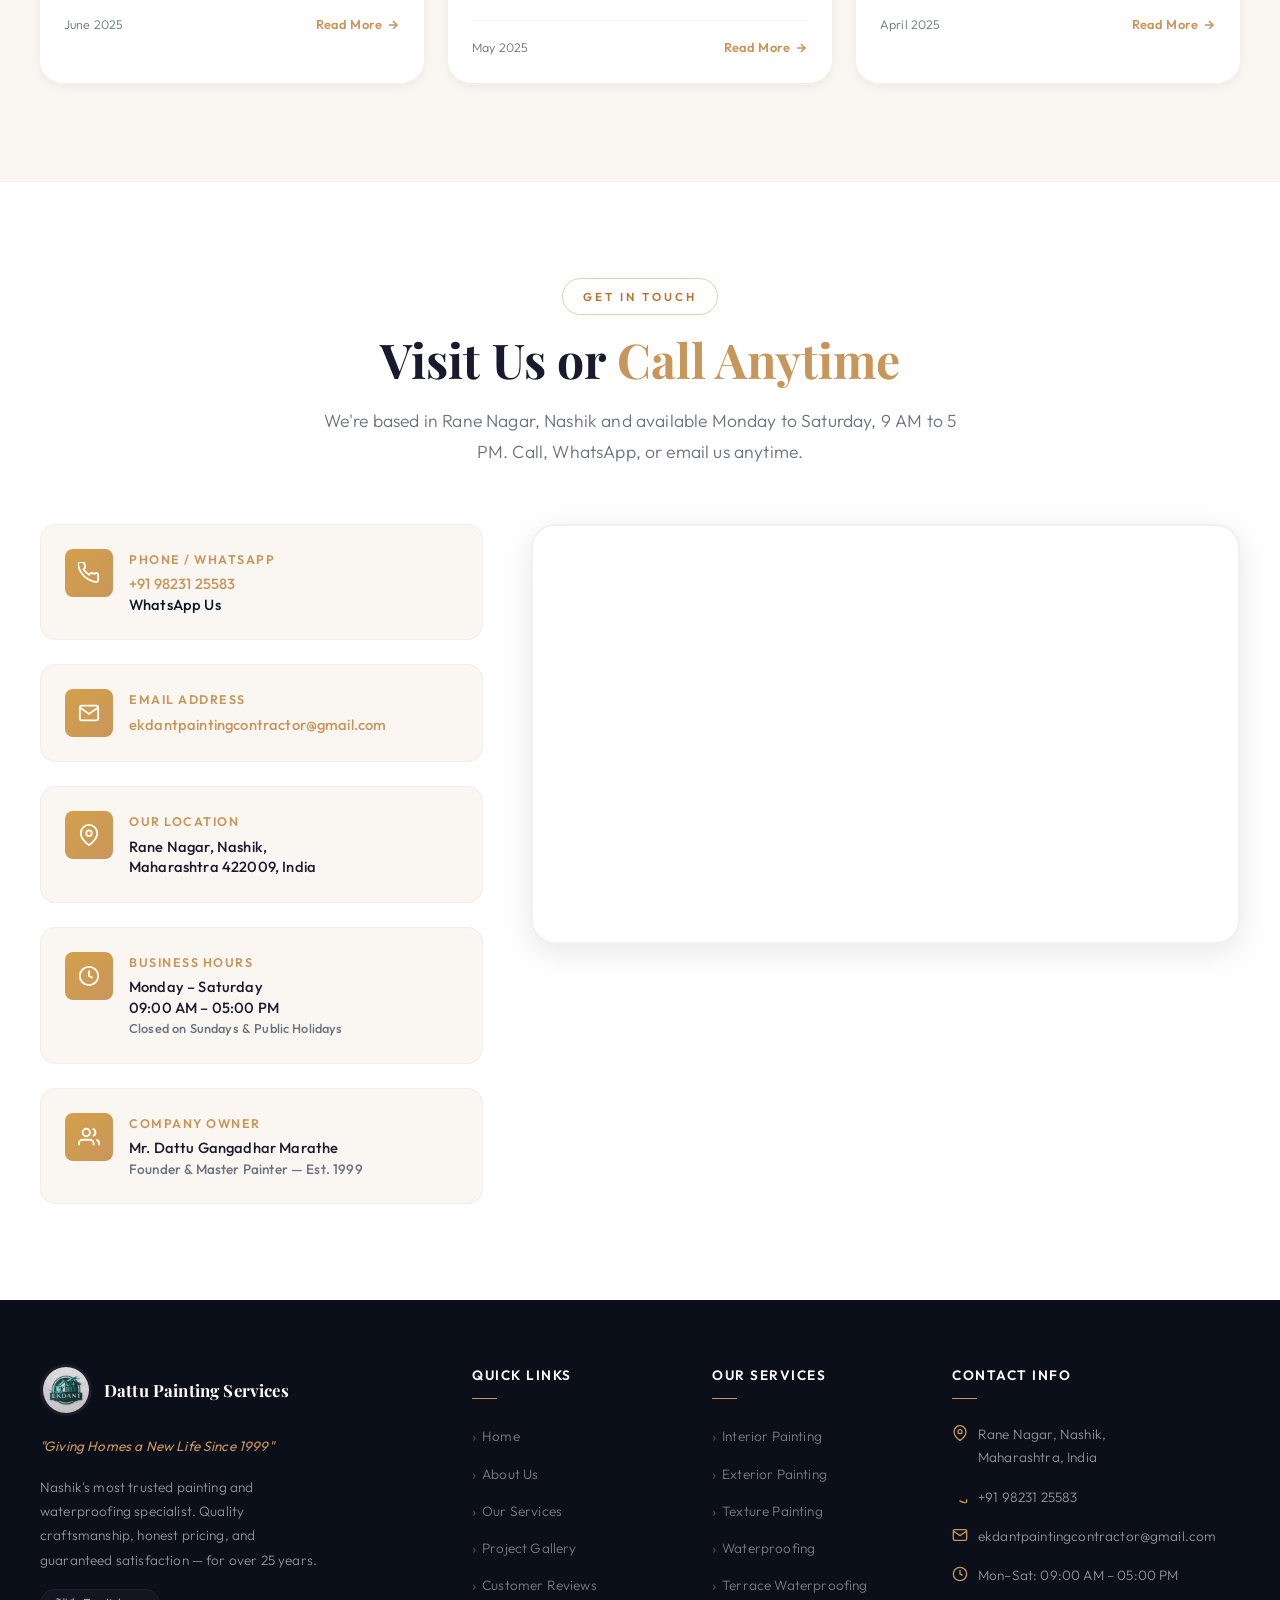
==== commit 4e240a58: "Premium redesign: Midnight Elegance theme with Deep Navy and Warm Gold palette, glassmorphism, paral" ====
--- a/index.html
+++ b/index.html
@@ -82,8 +82,8 @@
   <meta name="ICBM"         content="19.9975, 73.7898" />
 
   <!-- ====== THEME ====== -->
-  <meta name="theme-color" content="#0D5C63" />
-  <meta name="msapplication-TileColor" content="#0D5C63" />
+  <meta name="theme-color" content="#0A1628" />
+  <meta name="msapplication-TileColor" content="#0A1628" />
 
   <!-- ====== FAVICON ====== -->
   <link rel="icon" type="image/png" href="images/favicon.png" />
@@ -176,7 +176,6 @@
     ]
   }
   </script>
-  <meta name="google-site-verification" content="wAChxdCWyYNg2B3zHzwj4kx69LeDA7LOYV5Aev8JyRg" />
 </head>
 
 <body>
--- a/css/style.css
+++ b/css/style.css
@@ -1,61 +1,58 @@
 /* ============================================================
-   EKDANT PAINTING CONTRACTOR - VIBRANT COLORFUL THEME
+   EKDANT PAINTING CONTRACTOR — MIDNIGHT ELEGANCE PREMIUM THEME
    Dattu Painting And Waterproofing Services
    ============================================================ */
 
 /* ---- Google Fonts ---- */
 @import url('https://fonts.googleapis.com/css2?family=Outfit:wght@300;400;500;600;700;800;900&family=Playfair+Display:ital,wght@0,400;0,700;0,800;1,400&display=swap');
 
-/* ---- CSS Variables - VIBRANT COLORFUL THEME ---- */
+/* ---- CSS Variables — MIDNIGHT ELEGANCE ---- */
 :root {
-  /* ===== PRIMARY: Royal Blue ===== */
-  --clr-primary:        #2B2DE8;
-  --clr-primary-dark:   #1A1BAD;
-  --clr-primary-light:  #5B5DF5;
-
-  /* ===== SECONDARY: Hot Pink / Magenta ===== */
-  --clr-secondary:      #FF2D7A;
-  --clr-secondary-light:#FF6EA9;
-
-  /* ===== ACCENT 1: Vivid Orange ===== */
-  --clr-accent:         #FF6B1A;
-  --clr-accent-dark:    #D94E00;
-
-  /* ===== ACCENT 2: Bright Yellow ===== */
-  --clr-yellow:         #FFD600;
-  --clr-yellow-dark:    #E6C000;
-
-  /* ===== ACCENT 3: Electric Green ===== */
-  --clr-green:          #00D97E;
-
-  /* ===== ACCENT 4: Vivid Purple ===== */
-  --clr-purple:         #8B2BE2;
-  --clr-purple-light:   #B66EFF;
-
-  /* ===== ACCENT 5: Cyan ===== */
-  --clr-cyan:           #00C8E8;
+  /* ===== PRIMARY: Deep Navy ===== */
+  --clr-primary:        #0A1628;
+  --clr-primary-dark:   #060E1A;
+  --clr-primary-light:  #1A2D4A;
+
+  /* ===== ACCENT: Warm Gold ===== */
+  --clr-accent:         #C8965A;
+  --clr-accent-dark:    #A67A42;
+  --clr-accent-light:   #D4A86E;
+
+  /* ===== SECONDARY: Champagne ===== */
+  --clr-secondary:      #E8D5B7;
+  --clr-secondary-light:#F0E4D0;
+
+  /* ===== COPPER ===== */
+  --clr-copper:         #B87333;
+  --clr-copper-light:   #D4955A;
+
+  /* ===== AMBER CTA ===== */
+  --clr-cta:            #D4A04A;
+  --clr-cta-dark:       #B8883A;
 
   /* ===== NEUTRALS ===== */
   --clr-white:          #FFFFFF;
-  --clr-offwhite:       #F8F5FF;
-  --clr-light:          #EEF0FF;
-  --clr-muted:          #7B7FA8;
-  --clr-dark:           #16163A;
-  --clr-charcoal:       #0D0D28;
-
-  /* ===== VIBRANT GRADIENTS ===== */
-  --grad-primary:      linear-gradient(135deg, #2B2DE8 0%, #8B2BE2 60%, #FF2D7A 100%);
-  --grad-hero:         linear-gradient(135deg, rgba(22,22,58,0.95) 0%, rgba(43,45,232,0.88) 50%, rgba(139,43,226,0.65) 100%);
-  --grad-accent:       linear-gradient(135deg, #FF6B1A 0%, #FFD600 100%);
-  --grad-green:        linear-gradient(135deg, #00D97E 0%, #00C8E8 100%);
-  --grad-pink:         linear-gradient(135deg, #FF2D7A 0%, #FF6B1A 100%);
-  --grad-purple:       linear-gradient(135deg, #8B2BE2 0%, #2B2DE8 100%);
-  --grad-yellow:       linear-gradient(135deg, #FFD600 0%, #FF6B1A 100%);
-  --grad-rainbow:      linear-gradient(135deg, #FF2D7A 0%, #FF6B1A 25%, #FFD600 50%, #00D97E 75%, #2B2DE8 100%);
-  --grad-card:         linear-gradient(145deg, #ffffff, #F8F5FF);
-  --grad-dark:         linear-gradient(135deg, #16163A 0%, #2B2DE8 100%);
-  --grad-dark-rich:    linear-gradient(135deg, #0D0D28 0%, #1A1BAD 50%, #8B2BE2 100%);
-  --grad-overlay:      linear-gradient(180deg, transparent 0%, rgba(22,22,58,0.96) 100%);
+  --clr-offwhite:       #FAF7F2;
+  --clr-cream:          #F5F0E8;
+  --clr-light:          #EDE8E0;
+  --clr-muted:          #6B7280;
+  --clr-dark:           #1A1A2E;
+  --clr-charcoal:       #0B0F1A;
+
+  /* ===== GREEN (for WhatsApp) ===== */
+  --clr-green:          #25D366;
+
+  /* ===== PREMIUM GRADIENTS ===== */
+  --grad-primary:      linear-gradient(135deg, #0A1628 0%, #1A2D4A 100%);
+  --grad-hero:         linear-gradient(135deg, rgba(10,22,40,0.92) 0%, rgba(10,22,40,0.75) 50%, rgba(26,45,74,0.6) 100%);
+  --grad-gold:         linear-gradient(135deg, #C8965A 0%, #D4A86E 50%, #E8D5B7 100%);
+  --grad-accent:       linear-gradient(135deg, #D4A04A 0%, #C8965A 100%);
+  --grad-warm:         linear-gradient(135deg, #C8965A 0%, #B87333 100%);
+  --grad-dark:         linear-gradient(135deg, #0A1628 0%, #1A2D4A 100%);
+  --grad-dark-rich:    linear-gradient(135deg, #0B0F1A 0%, #0A1628 50%, #1A2D4A 100%);
+  --grad-card:         linear-gradient(145deg, #ffffff, #FAF7F2);
+  --grad-overlay:      linear-gradient(180deg, transparent 0%, rgba(10,22,40,0.92) 100%);
+  --grad-subtle:       linear-gradient(160deg, #FAF7F2 0%, #F5F0E8 50%, #FAF7F2 100%);
 
   /* Typography */
   --font-primary:  'Outfit', sans-serif;
@@ -76,14 +73,13 @@
   --radius-xl:  40px;
   --radius-full: 9999px;
 
-  /* Shadows */
-  --shadow-sm:     0 2px 12px rgba(43,45,232,0.10);
-  --shadow-md:     0 8px 32px rgba(43,45,232,0.20);
-  --shadow-lg:     0 20px 60px rgba(43,45,232,0.25);
-  --shadow-glow:   0 0 40px rgba(139,43,226,0.45);
-  --shadow-pink:   0 8px 32px rgba(255,45,122,0.40);
-  --shadow-accent: 0 8px 32px rgba(255,107,26,0.40);
-  --shadow-green:  0 8px 32px rgba(0,217,126,0.40);
+  /* Shadows — warm, premium */
+  --shadow-sm:     0 2px 12px rgba(10,22,40,0.06);
+  --shadow-md:     0 8px 32px rgba(10,22,40,0.10);
+  --shadow-lg:     0 20px 60px rgba(10,22,40,0.14);
+  --shadow-glow:   0 0 40px rgba(200,150,90,0.20);
+  --shadow-gold:   0 8px 32px rgba(200,150,90,0.25);
+  --shadow-warm:   0 8px 32px rgba(184,115,51,0.20);
 
   /* Transitions */
   --transition-fast:   0.2s ease;
@@ -109,8 +105,9 @@
   color: var(--clr-dark);
   background-color: var(--clr-white);
   overflow-x: hidden;
-  line-height: 1.6;
+  line-height: 1.7;
   -webkit-font-smoothing: antialiased;
+  letter-spacing: 0.01em;
 }
 img { max-width: 100%; height: auto; display: block; }
 a { text-decoration: none; color: inherit; }
@@ -132,34 +129,35 @@
 
 .loader-logo {
   width: 100px; height: 100px; border-radius: 50%;
-  background: var(--grad-primary);
+  background: var(--grad-accent);
   display: flex; align-items: center; justify-content: center;
   margin-bottom: 2rem;
   animation: loader-pulse 1.5s ease-in-out infinite;
-  box-shadow: var(--shadow-glow);
+  box-shadow: var(--shadow-gold);
 }
 .loader-logo svg { width: 60px; height: 60px; }
 .loader-bar-wrap {
-  width: 220px; height: 4px;
-  background: rgba(255,255,255,0.15);
+  width: 220px; height: 3px;
+  background: rgba(255,255,255,0.1);
   border-radius: var(--radius-full); overflow: hidden;
 }
 .loader-bar {
-  height: 100%; background: var(--grad-rainbow);
+  height: 100%; background: var(--grad-gold);
   border-radius: var(--radius-full);
-  animation: loader-fill 2s ease forwards;
+  animation: loader-fill 1.8s ease forwards;
 }
 .loader-text {
-  color: rgba(255,255,255,0.7); font-size: 0.85rem;
-  letter-spacing: 3px; text-transform: uppercase;
-  margin-top: 1rem; animation: loader-fade 1s ease infinite alternate;
+  color: rgba(255,255,255,0.5); font-size: 0.8rem;
+  letter-spacing: 4px; text-transform: uppercase;
+  margin-top: 1.2rem; animation: loader-fade 1s ease infinite alternate;
+  font-weight: 300;
 }
 @keyframes loader-pulse {
-  0%,100% { transform: scale(1); box-shadow: var(--shadow-glow); }
-  50%      { transform: scale(1.1); box-shadow: 0 0 70px rgba(255,45,122,0.55); }
+  0%,100% { transform: scale(1); box-shadow: var(--shadow-gold); }
+  50%      { transform: scale(1.06); box-shadow: 0 0 50px rgba(200,150,90,0.35); }
 }
 @keyframes loader-fill { from { width: 0; } to { width: 100%; } }
-@keyframes loader-fade { from { opacity: 0.5; } to { opacity: 1; } }
+@keyframes loader-fade { from { opacity: 0.4; } to { opacity: 0.8; } }
 
 /* ============================================================
    PAGE TRANSITION
@@ -177,10 +175,10 @@
 /* ============================================================
    SCROLL REVEAL ANIMATIONS
    ============================================================ */
-.reveal       { opacity: 0; transform: translateY(40px); transition: opacity 0.7s ease, transform 0.7s ease; }
-.reveal-left  { opacity: 0; transform: translateX(-50px); transition: opacity 0.7s ease, transform 0.7s ease; }
-.reveal-right { opacity: 0; transform: translateX(50px); transition: opacity 0.7s ease, transform 0.7s ease; }
-.reveal-scale { opacity: 0; transform: scale(0.9); transition: opacity 0.6s ease, transform 0.6s ease; }
+.reveal       { opacity: 0; transform: translateY(30px); transition: opacity 0.8s ease, transform 0.8s ease; }
+.reveal-left  { opacity: 0; transform: translateX(-40px); transition: opacity 0.8s ease, transform 0.8s ease; }
+.reveal-right { opacity: 0; transform: translateX(40px); transition: opacity 0.8s ease, transform 0.8s ease; }
+.reveal-scale { opacity: 0; transform: scale(0.95); transition: opacity 0.7s ease, transform 0.7s ease; }
 .reveal.active, .reveal-left.active, .reveal-right.active, .reveal-scale.active {
   opacity: 1; transform: none;
 }
@@ -200,19 +198,20 @@
 .text-center { text-align: center; }
 .text-white  { color: var(--clr-white) !important; }
 
-/* Colorful Badges */
+/* Elegant Badges */
 .badge {
   display: inline-flex; align-items: center; gap: 8px;
-  font-size: 0.78rem; font-weight: 700; letter-spacing: 2px; text-transform: uppercase;
-  padding: 6px 18px; border-radius: var(--radius-full); margin-bottom: 1rem;
-  background: var(--grad-primary);
-  color: #fff;
-  box-shadow: var(--shadow-pink);
-}
-.badge-green  { background: var(--grad-green);  box-shadow: var(--shadow-green); }
-.badge-orange { background: var(--grad-accent); box-shadow: var(--shadow-accent); }
-.badge-purple { background: var(--grad-purple); box-shadow: var(--shadow-glow); }
-.badge-yellow { background: var(--grad-yellow); color: var(--clr-dark); }
+  font-size: 0.72rem; font-weight: 600; letter-spacing: 3px; text-transform: uppercase;
+  padding: 8px 20px; border-radius: var(--radius-full); margin-bottom: 1rem;
+  background: transparent;
+  color: var(--clr-accent);
+  border: 1px solid rgba(200,150,90,0.35);
+}
+.badge-green  { color: var(--clr-accent); border-color: rgba(200,150,90,0.35); }
+.badge-orange { color: var(--clr-copper); border-color: rgba(184,115,51,0.35); }
+.badge-purple { color: var(--clr-accent); border-color: rgba(200,150,90,0.35); }
+.badge-yellow { color: var(--clr-copper); border-color: rgba(184,115,51,0.35); }
+.badge-primary { color: var(--clr-accent); border-color: rgba(200,150,90,0.35); }
 
 .section-title {
   font-family: var(--font-display);
@@ -220,14 +219,15 @@
   font-weight: 700; line-height: 1.2;
   color: var(--clr-dark); margin-bottom: 1rem;
 }
-.section-title span  { color: var(--clr-primary); }
-.section-title .pink { color: var(--clr-secondary); }
-.section-title .orange { color: var(--clr-accent); }
-.section-title .green  { color: var(--clr-green); }
+.section-title span  { color: var(--clr-accent); }
+.section-title .pink { color: var(--clr-accent); }
+.section-title .orange { color: var(--clr-copper); }
+.section-title .green  { color: var(--clr-accent); }
 
 .section-subtitle {
-  font-size: clamp(1rem, 2vw, 1.15rem);
-  color: var(--clr-muted); max-width: 640px; line-height: 1.7;
+  font-size: clamp(1rem, 2vw, 1.1rem);
+  color: var(--clr-muted); max-width: 640px; line-height: 1.8;
+  font-weight: 300;
 }
 .section-header { margin-bottom: 3.5rem; }
 
@@ -236,16 +236,16 @@
    ============================================================ */
 .btn {
   display: inline-flex; align-items: center; justify-content: center; gap: 8px;
-  font-size: 0.95rem; font-weight: 700;
+  font-size: 0.9rem; font-weight: 600;
   padding: 14px 28px; border-radius: var(--radius-full);
   transition: var(--transition-base);
   position: relative; overflow: hidden;
-  letter-spacing: 0.3px; white-space: nowrap;
+  letter-spacing: 0.5px; white-space: nowrap;
 }
 .btn::before {
   content: ''; position: absolute; inset: 0;
-  background: rgba(255,255,255,0.15); transform: scaleX(0);
-  transform-origin: left; transition: transform 0.35s ease;
+  background: rgba(255,255,255,0.1); transform: scaleX(0);
+  transform-origin: left; transition: transform 0.4s ease;
 }
 .btn:hover::before { transform: scaleX(1); }
 
@@ -253,49 +253,55 @@
   background: var(--grad-primary); color: #fff;
   box-shadow: var(--shadow-md);
 }
-.btn-primary:hover { transform: translateY(-3px); box-shadow: var(--shadow-glow); }
+.btn-primary:hover { transform: translateY(-2px); box-shadow: var(--shadow-lg); }
 
 .btn-accent {
   background: var(--grad-accent); color: #fff;
-  box-shadow: var(--shadow-accent);
-}
-.btn-accent:hover { transform: translateY(-3px); box-shadow: 0 12px 40px rgba(255,107,26,0.5); }
+  box-shadow: var(--shadow-gold);
+}
+.btn-accent:hover { transform: translateY(-2px); box-shadow: 0 12px 40px rgba(200,150,90,0.35); }
+
+.btn-secondary {
+  background: var(--grad-warm); color: #fff;
+  box-shadow: var(--shadow-warm);
+}
+.btn-secondary:hover { transform: translateY(-2px); }
 
 .btn-green {
-  background: var(--grad-green); color: #fff;
-  box-shadow: var(--shadow-green);
-}
-.btn-green:hover { transform: translateY(-3px); box-shadow: 0 12px 40px rgba(0,217,126,0.5); }
+  background: var(--grad-accent); color: #fff;
+  box-shadow: var(--shadow-gold);
+}
+.btn-green:hover { transform: translateY(-2px); }
 
 .btn-pink {
-  background: var(--grad-pink); color: #fff;
-  box-shadow: var(--shadow-pink);
-}
-.btn-pink:hover { transform: translateY(-3px); box-shadow: 0 12px 40px rgba(255,45,122,0.5); }
+  background: var(--grad-warm); color: #fff;
+  box-shadow: var(--shadow-warm);
+}
+.btn-pink:hover { transform: translateY(-2px); box-shadow: 0 12px 40px rgba(184,115,51,0.35); }
 
 .btn-outline {
-  background: transparent; border: 2px solid var(--clr-primary); color: var(--clr-primary);
-}
-.btn-outline:hover { background: var(--clr-primary); color: #fff; transform: translateY(-2px); }
+  background: transparent; border: 2px solid var(--clr-accent); color: var(--clr-accent);
+}
+.btn-outline:hover { background: var(--clr-accent); color: #fff; transform: translateY(-2px); }
 
 .btn-outline-white {
-  background: transparent; border: 2px solid rgba(255,255,255,0.6); color: #fff;
-}
-.btn-outline-white:hover { background: rgba(255,255,255,0.15); border-color: #fff; }
+  background: transparent; border: 2px solid rgba(255,255,255,0.4); color: #fff;
+}
+.btn-outline-white:hover { background: rgba(255,255,255,0.1); border-color: rgba(255,255,255,0.7); }
 
 .btn-whatsapp {
   background: linear-gradient(135deg, #25D366 0%, #128C7E 100%); color: #fff;
-  box-shadow: 0 4px 20px rgba(37,211,102,0.4);
-}
-.btn-whatsapp:hover { transform: translateY(-2px); box-shadow: 0 8px 30px rgba(37,211,102,0.5); }
+  box-shadow: 0 4px 20px rgba(37,211,102,0.3);
+}
+.btn-whatsapp:hover { transform: translateY(-2px); box-shadow: 0 8px 30px rgba(37,211,102,0.4); }
 
 .btn-call {
-  background: linear-gradient(135deg, #FF2D7A 0%, #FF6B1A 100%); color: #fff;
-  box-shadow: 0 4px 20px rgba(255,45,122,0.4);
-}
-.btn-call:hover { transform: translateY(-2px); box-shadow: 0 8px 30px rgba(255,45,122,0.5); }
-
-.btn-lg { padding: 18px 36px; font-size: 1.05rem; }
+  background: var(--grad-accent); color: #fff;
+  box-shadow: var(--shadow-gold);
+}
+.btn-call:hover { transform: translateY(-2px); box-shadow: 0 8px 30px rgba(200,150,90,0.4); }
+
+.btn-lg { padding: 16px 36px; font-size: 1rem; }
 .btn-sm { padding: 10px 20px; font-size: 0.85rem; }
 .btn-icon { width: 20px; height: 20px; flex-shrink: 0; }
 
@@ -308,9 +314,10 @@
   transition: var(--transition-base);
 }
 #navbar.scrolled {
-  background: rgba(22,22,58,0.97);
-  backdrop-filter: blur(20px);
-  box-shadow: 0 4px 30px rgba(43,45,232,0.3);
+  background: rgba(10,22,40,0.95);
+  backdrop-filter: blur(24px) saturate(1.2);
+  box-shadow: 0 4px 30px rgba(10,22,40,0.3);
+  border-bottom: 1px solid rgba(200,150,90,0.08);
 }
 .nav-inner {
   display: flex; align-items: center; justify-content: space-between;
@@ -319,26 +326,26 @@
 
 /* Logo */
 .nav-logo { display: flex; align-items: center; gap: 12px; flex-shrink: 0; }
-.nav-logo img { height: 56px; width: auto; transition: var(--transition-base); object-fit: contain; border-radius: 50%; background: rgba(255,255,255,0.12); padding: 4px; }
+.nav-logo img { height: 56px; width: auto; transition: var(--transition-base); object-fit: contain; border-radius: 50%; background: rgba(255,255,255,0.08); padding: 4px; }
 .nav-logo-text { display: flex; flex-direction: column; }
 .nav-logo-name { font-family: var(--font-display); font-size: 1.1rem; font-weight: 700; color: #fff; line-height: 1.2; }
-.nav-logo-tagline { font-size: 0.68rem; color: var(--clr-yellow); letter-spacing: 1px; text-transform: uppercase; }
+.nav-logo-tagline { font-size: 0.68rem; color: var(--clr-accent); letter-spacing: 1.5px; text-transform: uppercase; font-weight: 400; }
 
 /* Nav links */
 .nav-links { display: flex; align-items: center; gap: 0.25rem; }
 .nav-link {
-  position: relative; color: rgba(255,255,255,0.85);
-  font-size: 0.9rem; font-weight: 500; padding: 8px 14px;
+  position: relative; color: rgba(255,255,255,0.7);
+  font-size: 0.88rem; font-weight: 400; padding: 8px 14px;
   border-radius: var(--radius-sm); transition: var(--transition-fast);
-  white-space: nowrap;
+  white-space: nowrap; letter-spacing: 0.3px;
 }
 .nav-link::after {
   content: ''; position: absolute; bottom: 4px; left: 50%;
-  transform: translateX(-50%) scaleX(0); width: 70%; height: 2px;
-  background: var(--grad-accent); border-radius: var(--radius-full);
+  transform: translateX(-50%) scaleX(0); width: 70%; height: 1.5px;
+  background: var(--clr-accent); border-radius: var(--radius-full);
   transition: transform 0.3s ease;
 }
-.nav-link:hover, .nav-link.active { color: #fff; background: rgba(255,255,255,0.08); }
+.nav-link:hover, .nav-link.active { color: #fff; background: rgba(255,255,255,0.06); }
 .nav-link:hover::after, .nav-link.active::after { transform: translateX(-50%) scaleX(1); }
 
 /* Dropdown */
@@ -350,12 +357,12 @@
   position: absolute; top: calc(100% + 8px); left: 50%;
   transform: translateX(-50%) translateY(10px);
   min-width: 220px;
-  background: rgba(22,22,58,0.98);
-  backdrop-filter: blur(20px);
-  border: 1px solid rgba(139,43,226,0.25);
+  background: rgba(10,22,40,0.97);
+  backdrop-filter: blur(24px);
+  border: 1px solid rgba(200,150,90,0.12);
   border-radius: var(--radius-md); padding: 8px;
   opacity: 0; visibility: hidden; pointer-events: none;
-  transition: var(--transition-base); box-shadow: var(--shadow-glow);
+  transition: var(--transition-base); box-shadow: var(--shadow-lg);
 }
 .nav-dropdown:hover .dropdown-menu {
   opacity: 1; visibility: visible; pointer-events: auto;
@@ -363,18 +370,18 @@
 }
 .dropdown-item {
   display: flex; align-items: center; gap: 10px; padding: 9px 14px;
-  border-radius: var(--radius-sm); color: rgba(255,255,255,0.8);
+  border-radius: var(--radius-sm); color: rgba(255,255,255,0.7);
   font-size: 0.875rem; transition: var(--transition-fast);
 }
-.dropdown-item:hover { background: rgba(255,45,122,0.1); color: var(--clr-secondary); transform: translateX(4px); }
-.dropdown-item-icon { width: 18px; height: 18px; color: var(--clr-yellow); flex-shrink: 0; }
+.dropdown-item:hover { background: rgba(200,150,90,0.08); color: var(--clr-accent); transform: translateX(4px); }
+.dropdown-item-icon { width: 18px; height: 18px; color: var(--clr-accent); flex-shrink: 0; }
 
 /* Nav CTA */
 .nav-cta { display: flex; align-items: center; gap: 10px; flex-shrink: 0; }
 
 /* Hamburger */
 .hamburger { display: none; flex-direction: column; gap: 5px; padding: 8px; border-radius: var(--radius-sm); transition: var(--transition-fast); }
-.hamburger:hover { background: rgba(255,255,255,0.08); }
+.hamburger:hover { background: rgba(255,255,255,0.06); }
 .hamburger span { display: block; width: 24px; height: 2px; background: #fff; border-radius: var(--radius-full); transition: var(--transition-base); }
 .hamburger.open span:nth-child(1) { transform: rotate(45deg) translate(5px, 5px); }
 .hamburger.open span:nth-child(2) { opacity: 0; transform: scaleX(0); }
@@ -383,18 +390,18 @@
 /* Mobile nav */
 .mobile-nav {
   position: fixed; top: 80px; left: 0; right: 0;
-  background: rgba(22,22,58,0.98); backdrop-filter: blur(20px);
+  background: rgba(10,22,40,0.98); backdrop-filter: blur(24px);
   padding: 1.5rem; transform: translateY(-120%); opacity: 0;
   transition: var(--transition-base); z-index: calc(var(--z-top) - 1);
-  border-top: 2px solid rgba(139,43,226,0.3);
+  border-top: 1px solid rgba(200,150,90,0.12);
   max-height: calc(100vh - 80px); overflow-y: auto;
 }
 .mobile-nav.open { transform: translateY(0); opacity: 1; }
 .mobile-nav-link {
-  display: block; color: rgba(255,255,255,0.85); font-size: 1rem; font-weight: 500;
-  padding: 12px 0; border-bottom: 1px solid rgba(255,255,255,0.06); transition: var(--transition-fast);
-}
-.mobile-nav-link:hover { color: var(--clr-yellow); padding-left: 8px; }
+  display: block; color: rgba(255,255,255,0.7); font-size: 1rem; font-weight: 400;
+  padding: 12px 0; border-bottom: 1px solid rgba(255,255,255,0.04); transition: var(--transition-fast);
+}
+.mobile-nav-link:hover { color: var(--clr-accent); padding-left: 8px; }
 .mobile-nav-services { padding-left: 1rem; margin-top: 0.5rem; }
 .mobile-nav-cta { display: flex; flex-direction: column; gap: 10px; margin-top: 1.5rem; }
 
@@ -404,45 +411,44 @@
 #hero {
   position: relative; min-height: 100vh;
   display: flex; align-items: center;
-  overflow: hidden; background: var(--clr-dark);
+  overflow: hidden; background: var(--clr-primary);
 }
 .hero-bg {
   position: absolute; inset: 0;
   background-image: url('../images/hero_painting.png');
   background-size: cover; background-position: center 30%;
-  background-attachment: fixed;
   transform: scale(1.05); transition: transform 8s ease;
 }
 .hero-bg.loaded { transform: scale(1); }
 .hero-overlay { position: absolute; inset: 0; background: var(--grad-hero); }
 
-/* Animated glow orbs */
-.hero-deco { position: absolute; pointer-events: none; border-radius: 50%; filter: blur(80px); }
+/* Elegant floating orbs — subtle warm tones */
+.hero-deco { position: absolute; pointer-events: none; border-radius: 50%; filter: blur(100px); }
 .hero-deco-1 {
   top: 10%; right: -5%; width: 600px; height: 600px;
-  background: rgba(139,43,226,0.25);
-  animation: float-deco 8s ease-in-out infinite;
+  background: rgba(200,150,90,0.08);
+  animation: float-deco 10s ease-in-out infinite;
 }
 .hero-deco-2 {
   bottom: 5%; left: -8%; width: 500px; height: 500px;
-  background: rgba(255,45,122,0.2);
-  animation: float-deco 10s ease-in-out infinite reverse;
+  background: rgba(184,115,51,0.06);
+  animation: float-deco 12s ease-in-out infinite reverse;
 }
 .hero-deco-3 {
   top: 50%; right: 30%; width: 300px; height: 300px;
-  background: rgba(0,200,232,0.15);
-  animation: float-deco 7s ease-in-out infinite 2s;
+  background: rgba(200,150,90,0.05);
+  animation: float-deco 8s ease-in-out infinite 2s;
 }
 @keyframes float-deco {
   0%,100% { transform: translate(0,0) scale(1); }
-  33%      { transform: translate(20px,-20px) scale(1.05); }
-  66%      { transform: translate(-20px,20px) scale(0.95); }
+  33%      { transform: translate(15px,-15px) scale(1.03); }
+  66%      { transform: translate(-15px,10px) scale(0.97); }
 }
 
 /* Animated brush SVG */
 .hero-brush-stroke {
   position: absolute; top: 0; left: 0; width: 100%; height: 100%;
-  opacity: 0.07; pointer-events: none;
+  opacity: 0.04; pointer-events: none;
 }
 
 .hero-content { position: relative; z-index: 2; width: 100%; padding: 120px 0 80px; }
@@ -451,105 +457,105 @@
 /* Hero badge */
 .hero-badge {
   display: inline-flex; align-items: center; gap: 8px;
-  background: rgba(255,214,0,0.15); border: 1px solid rgba(255,214,0,0.5);
-  color: var(--clr-yellow); font-size: 0.78rem; font-weight: 700;
-  letter-spacing: 2.5px; text-transform: uppercase;
+  background: rgba(200,150,90,0.1); border: 1px solid rgba(200,150,90,0.3);
+  color: var(--clr-accent); font-size: 0.72rem; font-weight: 500;
+  letter-spacing: 3px; text-transform: uppercase;
   padding: 8px 20px; border-radius: var(--radius-full); margin-bottom: 1.5rem;
-  animation: badge-glow 3s ease infinite;
+  animation: badge-glow 4s ease infinite;
 }
 @keyframes badge-glow {
-  0%,100% { box-shadow: 0 0 0 0 rgba(255,214,0,0.3); }
-  50%      { box-shadow: 0 0 25px rgba(255,214,0,0.25); }
+  0%,100% { box-shadow: 0 0 0 0 rgba(200,150,90,0.15); }
+  50%      { box-shadow: 0 0 25px rgba(200,150,90,0.12); }
 }
 .hero-badge-dot {
-  width: 7px; height: 7px; border-radius: 50%;
-  background: var(--clr-yellow);
-  animation: pulse-dot 1.5s ease infinite;
+  width: 6px; height: 6px; border-radius: 50%;
+  background: var(--clr-accent);
+  animation: pulse-dot 2s ease infinite;
 }
 @keyframes pulse-dot {
   0%,100% { transform: scale(1); opacity: 1; }
-  50%      { transform: scale(1.6); opacity: 0.7; }
+  50%      { transform: scale(1.4); opacity: 0.6; }
 }
 
 /* Hero title */
 .hero-title {
   font-family: var(--font-display);
   font-size: clamp(2.2rem, 5.5vw, 4.2rem);
-  font-weight: 800; line-height: 1.15; color: #fff; margin-bottom: 1.5rem;
+  font-weight: 700; line-height: 1.15; color: #fff; margin-bottom: 1.5rem;
 }
 .hero-title .highlight {
   position: relative; display: inline-block;
-  background: var(--grad-accent);
+  background: var(--grad-gold);
   -webkit-background-clip: text; -webkit-text-fill-color: transparent;
   background-clip: text;
 }
 .hero-title .highlight::after {
   content: ''; position: absolute; bottom: -4px; left: 0; right: 0;
-  height: 3px; background: var(--grad-accent); border-radius: var(--radius-full);
+  height: 2px; background: var(--grad-gold); border-radius: var(--radius-full);
   transform: scaleX(0); animation: underline-reveal 1.2s ease 1s forwards;
 }
 @keyframes underline-reveal { from { transform: scaleX(0); } to { transform: scaleX(1); } }
 
 .hero-subtitle {
-  font-size: clamp(1rem, 2vw, 1.2rem);
-  color: rgba(255,255,255,0.82); line-height: 1.75; margin-bottom: 2.5rem; max-width: 660px;
+  font-size: clamp(1rem, 2vw, 1.15rem);
+  color: rgba(255,255,255,0.65); line-height: 1.8; margin-bottom: 2.5rem; max-width: 660px;
+  font-weight: 300;
 }
 .hero-buttons { display: flex; flex-wrap: wrap; gap: 14px; margin-bottom: 3rem; }
 
 /* Hero Stats */
 .hero-stats {
-  display: flex; flex-wrap: wrap; gap: 2rem;
-  padding-top: 2rem; border-top: 1px solid rgba(255,255,255,0.12);
+  display: flex; flex-wrap: wrap; gap: 2.5rem;
+  padding-top: 2rem; border-top: 1px solid rgba(200,150,90,0.15);
 }
 .hero-stat { display: flex; flex-direction: column; }
 .hero-stat-num {
   font-family: var(--font-display); font-size: 2rem; font-weight: 700;
-  line-height: 1;
-  background: var(--grad-accent);
-  -webkit-background-clip: text; -webkit-text-fill-color: transparent; background-clip: text;
-}
-.hero-stat-label { font-size: 0.8rem; color: rgba(255,255,255,0.6); letter-spacing: 0.5px; margin-top: 4px; }
+  line-height: 1; color: var(--clr-accent);
+}
+.hero-stat-label { font-size: 0.78rem; color: rgba(255,255,255,0.45); letter-spacing: 1px; margin-top: 4px; font-weight: 300; }
 
 /* Scroll indicator */
 .hero-scroll-indicator {
   position: absolute; bottom: 2rem; left: 50%; transform: translateX(-50%);
   display: flex; flex-direction: column; align-items: center; gap: 8px;
-  color: rgba(255,255,255,0.5); font-size: 0.7rem; letter-spacing: 2px; text-transform: uppercase;
-  animation: scroll-bounce 2s ease infinite;
-}
-.scroll-mouse { width: 22px; height: 34px; border: 2px solid rgba(255,255,255,0.35); border-radius: 12px; display: flex; justify-content: center; padding-top: 6px; }
-.scroll-wheel { width: 3px; height: 6px; background: var(--clr-yellow); border-radius: 2px; animation: scroll-wheel 1.5s ease infinite; }
-@keyframes scroll-bounce { 0%,100% { transform: translateX(-50%) translateY(0); } 50% { transform: translateX(-50%) translateY(8px); } }
+  color: rgba(255,255,255,0.35); font-size: 0.65rem; letter-spacing: 3px; text-transform: uppercase;
+  animation: scroll-bounce 2.5s ease infinite; font-weight: 300;
+}
+.scroll-mouse { width: 22px; height: 34px; border: 1.5px solid rgba(255,255,255,0.25); border-radius: 12px; display: flex; justify-content: center; padding-top: 6px; }
+.scroll-wheel { width: 2px; height: 6px; background: var(--clr-accent); border-radius: 2px; animation: scroll-wheel 1.8s ease infinite; }
+@keyframes scroll-bounce { 0%,100% { transform: translateX(-50%) translateY(0); } 50% { transform: translateX(-50%) translateY(6px); } }
 @keyframes scroll-wheel { 0% { opacity:1; transform: translateY(0); } 100% { opacity:0; transform: translateY(8px); } }
 
 /* ============================================================
    INFO BAR
    ============================================================ */
-.info-bar { background: var(--clr-charcoal); border-top: 2px solid rgba(255,214,0,0.2); }
+.info-bar { background: var(--clr-charcoal); border-top: 1px solid rgba(200,150,90,0.1); }
 .info-bar-inner {
   display: flex; align-items: center; justify-content: space-between;
   flex-wrap: wrap; gap: 0.5rem; padding: 12px 0;
 }
-.info-bar-item { display: flex; align-items: center; gap: 8px; color: rgba(255,255,255,0.75); font-size: 0.85rem; }
-.info-bar-item svg { color: var(--clr-yellow); width: 16px; height: 16px; flex-shrink: 0; }
-
-/* ============================================================
-   ABOUT SECTION - Colorful
+.info-bar-item { display: flex; align-items: center; gap: 8px; color: rgba(255,255,255,0.55); font-size: 0.82rem; font-weight: 300; }
+.info-bar-item svg { color: var(--clr-accent); width: 16px; height: 16px; flex-shrink: 0; }
+
+/* ============================================================
+   ABOUT SECTION
    ============================================================ */
 #about {
-  background: linear-gradient(160deg, #F8F5FF 0%, #FFF5F8 50%, #F0F8FF 100%);
+  background: var(--clr-offwhite);
   position: relative; overflow: hidden;
+  border-top: none;
 }
 #about::before {
   content: ''; position: absolute; top: -80px; right: -80px;
   width: 350px; height: 350px; border-radius: 50%;
-  background: radial-gradient(circle, rgba(139,43,226,0.08) 0%, transparent 70%);
+  background: radial-gradient(circle, rgba(200,150,90,0.06) 0%, transparent 70%);
   pointer-events: none;
 }
 #about::after {
   content: ''; position: absolute; bottom: -60px; left: -60px;
   width: 300px; height: 300px; border-radius: 50%;
-  background: radial-gradient(circle, rgba(255,45,122,0.07) 0%, transparent 70%);
+  background: radial-gradient(circle, rgba(184,115,51,0.04) 0%, transparent 70%);
   pointer-events: none;
 }
 
@@ -561,36 +567,36 @@
   position: absolute; bottom: 2rem; left: -1.5rem;
   background: #fff; border-radius: var(--radius-md); padding: 1.2rem 1.5rem;
   box-shadow: var(--shadow-lg); display: flex; align-items: center; gap: 1rem;
-  animation: float-badge 4s ease-in-out infinite;
+  animation: float-badge 5s ease-in-out infinite;
 }
 .about-badge-icon {
   width: 48px; height: 48px; border-radius: var(--radius-sm);
-  background: var(--grad-primary); display: flex; align-items: center; justify-content: center; flex-shrink: 0;
+  background: var(--grad-accent); display: flex; align-items: center; justify-content: center; flex-shrink: 0;
 }
 .about-badge-icon svg { width: 26px; height: 26px; color: #fff; }
-.about-badge-num { font-family: var(--font-display); font-size: 1.8rem; font-weight: 700; color: var(--clr-primary); line-height: 1; }
-.about-badge-text { font-size: 0.8rem; color: var(--clr-muted); margin-top: 2px; }
+.about-badge-num { font-family: var(--font-display); font-size: 1.8rem; font-weight: 700; color: var(--clr-accent); line-height: 1; }
+.about-badge-text { font-size: 0.78rem; color: var(--clr-muted); margin-top: 2px; }
 
 .about-image-badge-2 {
   position: absolute; top: 2rem; right: -1.5rem;
-  background: var(--grad-pink); border-radius: var(--radius-md); padding: 1rem 1.5rem;
-  color: #fff; box-shadow: var(--shadow-pink); animation: float-badge 5s ease-in-out infinite reverse;
-}
-.about-badge-2-num { font-family: var(--font-display); font-size: 1.6rem; font-weight: 700; color: var(--clr-yellow); }
-.about-badge-2-text { font-size: 0.75rem; color: rgba(255,255,255,0.75); }
-
-@keyframes float-badge { 0%,100% { transform: translateY(0); } 50% { transform: translateY(-10px); } }
+  background: var(--grad-accent); border-radius: var(--radius-md); padding: 1rem 1.5rem;
+  color: #fff; box-shadow: var(--shadow-gold); animation: float-badge 6s ease-in-out infinite reverse;
+}
+.about-badge-2-num { font-family: var(--font-display); font-size: 1.6rem; font-weight: 700; color: #fff; }
+.about-badge-2-text { font-size: 0.72rem; color: rgba(255,255,255,0.7); }
+
+@keyframes float-badge { 0%,100% { transform: translateY(0); } 50% { transform: translateY(-8px); } }
 
 .about-content { padding-right: 1rem; }
-.about-text { color: var(--clr-muted); line-height: 1.8; margin-bottom: 1.5rem; font-size: 1rem; }
+.about-text { color: var(--clr-muted); line-height: 1.8; margin-bottom: 1.5rem; font-size: 1rem; font-weight: 300; }
 .about-features { display: grid; grid-template-columns: 1fr 1fr; gap: 1rem; margin: 2rem 0; }
 .about-feature { display: flex; align-items: flex-start; gap: 10px; }
-.about-feature-icon { width: 20px; height: 20px; color: var(--clr-green); flex-shrink: 0; margin-top: 2px; }
-.about-feature-text { font-size: 0.9rem; font-weight: 600; color: var(--clr-dark); }
+.about-feature-icon { width: 20px; height: 20px; color: var(--clr-accent); flex-shrink: 0; margin-top: 2px; }
+.about-feature-text { font-size: 0.88rem; font-weight: 500; color: var(--clr-dark); }
 .about-cta { display: flex; gap: 1rem; flex-wrap: wrap; margin-top: 2rem; }
 
 /* ============================================================
-   WHY CHOOSE US - Colorful Cards
+   WHY CHOOSE US
    ============================================================ */
 #why-us {
   background: var(--grad-dark-rich);
@@ -598,95 +604,73 @@
 }
 #why-us::before {
   content: ''; position: absolute; inset: 0;
-  background: url("data:image/svg+xml,%3Csvg width='60' height='60' xmlns='http://www.w3.org/2000/svg'%3E%3Ccircle cx='30' cy='30' r='1.5' fill='rgba(255,255,255,0.04)'/%3E%3C/svg%3E") repeat;
+  background: url("data:image/svg+xml,%3Csvg width='60' height='60' xmlns='http://www.w3.org/2000/svg'%3E%3Ccircle cx='30' cy='30' r='1' fill='rgba(200,150,90,0.03)'/%3E%3C/svg%3E") repeat;
 }
 #why-us .section-title { color: #fff; }
-#why-us .section-subtitle { color: rgba(255,255,255,0.65); margin: 0 auto; }
+#why-us .section-subtitle { color: rgba(255,255,255,0.45); margin: 0 auto; }
 
 .why-us-grid { display: grid; grid-template-columns: repeat(4, 1fr); gap: 1.5rem; }
 
-/* Each card gets a different color */
 .why-card {
   border-radius: var(--radius-lg); padding: 2rem 1.5rem; text-align: center;
-  border: 1px solid rgba(255,255,255,0.08);
+  border: 1px solid rgba(200,150,90,0.08);
   transition: var(--transition-base); position: relative; overflow: hidden;
-  background: rgba(255,255,255,0.04); backdrop-filter: blur(8px);
-}
-.why-card:hover { transform: translateY(-8px); box-shadow: var(--shadow-lg); }
-
-.why-card:nth-child(1) { border-top: 3px solid #FF2D7A; }
-.why-card:nth-child(2) { border-top: 3px solid #FFD600; }
-.why-card:nth-child(3) { border-top: 3px solid #00D97E; }
-.why-card:nth-child(4) { border-top: 3px solid #00C8E8; }
-.why-card:nth-child(5) { border-top: 3px solid #FF6B1A; }
-.why-card:nth-child(6) { border-top: 3px solid #B66EFF; }
-.why-card:nth-child(7) { border-top: 3px solid #FF2D7A; }
-.why-card:nth-child(8) { border-top: 3px solid #FFD600; }
+  background: rgba(255,255,255,0.03); backdrop-filter: blur(8px);
+}
+.why-card:hover { transform: translateY(-6px); box-shadow: 0 20px 50px rgba(200,150,90,0.08); border-color: rgba(200,150,90,0.2); }
+
+/* Unified gold top border */
+.why-card { border-top: 2px solid rgba(200,150,90,0.2); }
+.why-card:hover { border-top-color: var(--clr-accent); }
 
 .why-icon-wrap {
   width: 64px; height: 64px; border-radius: var(--radius-md);
   display: flex; align-items: center; justify-content: center;
   margin: 0 auto 1.2rem; transition: var(--transition-base);
-}
-.why-card:nth-child(1) .why-icon-wrap { background: rgba(255,45,122,0.15); }
-.why-card:nth-child(2) .why-icon-wrap { background: rgba(255,214,0,0.15); }
-.why-card:nth-child(3) .why-icon-wrap { background: rgba(0,217,126,0.15); }
-.why-card:nth-child(4) .why-icon-wrap { background: rgba(0,200,232,0.15); }
-.why-card:nth-child(5) .why-icon-wrap { background: rgba(255,107,26,0.15); }
-.why-card:nth-child(6) .why-icon-wrap { background: rgba(182,110,255,0.15); }
-.why-card:nth-child(7) .why-icon-wrap { background: rgba(255,45,122,0.15); }
-.why-card:nth-child(8) .why-icon-wrap { background: rgba(255,214,0,0.15); }
-
-.why-card:nth-child(1) .why-icon-wrap svg { color: #FF2D7A; }
-.why-card:nth-child(2) .why-icon-wrap svg { color: #FFD600; }
-.why-card:nth-child(3) .why-icon-wrap svg { color: #00D97E; }
-.why-card:nth-child(4) .why-icon-wrap svg { color: #00C8E8; }
-.why-card:nth-child(5) .why-icon-wrap svg { color: #FF6B1A; }
-.why-card:nth-child(6) .why-icon-wrap svg { color: #B66EFF; }
-.why-card:nth-child(7) .why-icon-wrap svg { color: #FF2D7A; }
-.why-card:nth-child(8) .why-icon-wrap svg { color: #FFD600; }
-
-.why-icon-wrap svg { width: 30px; height: 30px; }
-.why-card:hover .why-icon-wrap { transform: scale(1.15) rotate(5deg); }
-
-.why-card-title { font-size: 1rem; font-weight: 700; color: #fff; margin-bottom: 0.5rem; }
-.why-card-text  { font-size: 0.875rem; color: rgba(255,255,255,0.6); line-height: 1.6; }
-
-/* ============================================================
-   SERVICES SECTION - Colorful Cards
+  background: rgba(200,150,90,0.08);
+}
+.why-icon-wrap svg { width: 28px; height: 28px; color: var(--clr-accent); }
+.why-card:hover .why-icon-wrap { transform: scale(1.1); background: rgba(200,150,90,0.15); }
+
+.why-card-title { font-size: 1rem; font-weight: 600; color: #fff; margin-bottom: 0.5rem; }
+.why-card-text  { font-size: 0.85rem; color: rgba(255,255,255,0.45); line-height: 1.7; font-weight: 300; }
+
+/* ============================================================
+   SERVICES SECTION
    ============================================================ */
 #services {
-  background: linear-gradient(160deg, #fff 0%, #F8F5FF 50%, #FFF5F8 100%);
+  background: var(--clr-offwhite);
   position: relative;
+  border-top: none;
 }
 
 .services-filter { display: flex; flex-wrap: wrap; gap: 10px; justify-content: center; margin-bottom: 3rem; }
 .filter-btn {
-  padding: 8px 22px; border-radius: var(--radius-full); font-size: 0.875rem; font-weight: 600;
-  border: 2px solid rgba(43,45,232,0.15); color: var(--clr-muted); background: transparent;
+  padding: 8px 22px; border-radius: var(--radius-full); font-size: 0.85rem; font-weight: 500;
+  border: 1px solid rgba(10,22,40,0.1); color: var(--clr-muted); background: transparent;
   transition: var(--transition-base);
 }
 .filter-btn:hover, .filter-btn.active {
-  background: var(--grad-primary); border-color: transparent; color: #fff; box-shadow: var(--shadow-md);
+  background: var(--clr-primary); border-color: transparent; color: #fff; box-shadow: var(--shadow-md);
 }
 
 .services-grid { display: grid; grid-template-columns: repeat(4, 1fr); gap: 1.5rem; }
 
 .service-card {
   background: #fff; border-radius: var(--radius-lg); overflow: hidden;
-  border: 1px solid rgba(43,45,232,0.08); box-shadow: var(--shadow-sm);
+  border: 1px solid rgba(10,22,40,0.04); box-shadow: var(--shadow-sm);
   transition: var(--transition-base); display: flex; flex-direction: column;
 }
-.service-card:hover { transform: translateY(-6px); box-shadow: var(--shadow-lg); border-color: rgba(139,43,226,0.2); }
-
-.service-card-img { width: 100%; height: 200px; object-fit: cover; transition: transform 0.5s ease; }
-.service-card:hover .service-card-img { transform: scale(1.08); }
+.service-card:hover { transform: translateY(-6px); box-shadow: var(--shadow-lg); border-color: rgba(200,150,90,0.2); }
+
+.service-card-img { width: 100%; height: 200px; object-fit: cover; transition: transform 0.6s ease; }
+.service-card:hover .service-card-img { transform: scale(1.05); }
 .service-card-img-wrap { overflow: hidden; position: relative; }
 
 .service-card-tag {
   position: absolute; top: 12px; left: 12px;
-  background: var(--grad-primary); color: #fff;
-  font-size: 0.7rem; font-weight: 700; letter-spacing: 1px; text-transform: uppercase;
+  background: var(--grad-accent); color: #fff;
+  font-size: 0.68rem; font-weight: 600; letter-spacing: 1.5px; text-transform: uppercase;
   padding: 4px 12px; border-radius: var(--radius-full);
 }
 
@@ -696,40 +680,24 @@
   width: 44px; height: 44px; border-radius: var(--radius-sm);
   display: flex; align-items: center; justify-content: center;
   margin-bottom: 1rem; transition: var(--transition-base);
-}
-/* Colorful icons per card */
-.service-card:nth-child(1) .service-card-icon { background: rgba(255,45,122,0.1); }
-.service-card:nth-child(1) .service-card-icon svg { color: #FF2D7A; }
-.service-card:nth-child(2) .service-card-icon { background: rgba(43,45,232,0.1); }
-.service-card:nth-child(2) .service-card-icon svg { color: #2B2DE8; }
-.service-card:nth-child(3) .service-card-icon { background: rgba(139,43,226,0.1); }
-.service-card:nth-child(3) .service-card-icon svg { color: #8B2BE2; }
-.service-card:nth-child(4) .service-card-icon { background: rgba(0,217,126,0.1); }
-.service-card:nth-child(4) .service-card-icon svg { color: #00D97E; }
-.service-card:nth-child(5) .service-card-icon { background: rgba(255,107,26,0.1); }
-.service-card:nth-child(5) .service-card-icon svg { color: #FF6B1A; }
-.service-card:nth-child(6) .service-card-icon { background: rgba(0,200,232,0.1); }
-.service-card:nth-child(6) .service-card-icon svg { color: #00C8E8; }
-.service-card:nth-child(7) .service-card-icon { background: rgba(255,214,0,0.1); }
-.service-card:nth-child(7) .service-card-icon svg { color: #E6A000; }
-.service-card:nth-child(8) .service-card-icon { background: rgba(255,45,122,0.1); }
-.service-card:nth-child(8) .service-card-icon svg { color: #FF2D7A; }
-.service-card-icon svg { width: 22px; height: 22px; }
-.service-card:hover .service-card-icon { transform: scale(1.1) rotate(8deg); }
+  background: rgba(200,150,90,0.08);
+}
+.service-card-icon svg { width: 22px; height: 22px; color: var(--clr-accent); }
+.service-card:hover .service-card-icon { transform: scale(1.08); background: rgba(200,150,90,0.15); }
 
 .service-card-title { font-size: 1rem; font-weight: 700; color: var(--clr-dark); margin-bottom: 0.5rem; }
-.service-card-text  { font-size: 0.85rem; color: var(--clr-muted); line-height: 1.65; flex: 1; margin-bottom: 1rem; }
+.service-card-text  { font-size: 0.85rem; color: var(--clr-muted); line-height: 1.7; flex: 1; margin-bottom: 1rem; font-weight: 300; }
 
 .service-card-link {
   display: inline-flex; align-items: center; gap: 6px;
-  font-size: 0.875rem; font-weight: 700; transition: gap 0.2s ease; margin-top: auto;
-  background: var(--grad-primary); -webkit-background-clip: text; -webkit-text-fill-color: transparent; background-clip: text;
+  font-size: 0.85rem; font-weight: 600; transition: gap 0.2s ease; margin-top: auto;
+  color: var(--clr-accent);
 }
 .service-card-link:hover { gap: 10px; }
-.service-card-link svg { width: 16px; height: 16px; color: var(--clr-secondary); -webkit-text-fill-color: initial; }
-
-/* ============================================================
-   WATERPROOFING - Deep Colorful
+.service-card-link svg { width: 16px; height: 16px; color: var(--clr-copper); }
+
+/* ============================================================
+   WATERPROOFING
    ============================================================ */
 #waterproofing {
   position: relative; overflow: hidden;
@@ -738,14 +706,14 @@
 .waterproofing-bg {
   position: absolute; inset: 0;
   background-image: url('../images/waterproofing_section.png');
-  background-size: cover; background-position: center; opacity: 0.15;
-}
-
-/* Colorful ripples */
+  background-size: cover; background-position: center; opacity: 0.1;
+}
+
+/* Elegant ripples */
 .ripple-container { position: absolute; bottom: 0; left: 0; right: 0; height: 120px; pointer-events: none; overflow: hidden; }
-.ripple-wave { position: absolute; bottom: 0; left: -50%; width: 200%; height: 80px; border-radius: 50%; opacity: 0.2; }
-.ripple-wave-1 { background: var(--clr-cyan); animation: ripple-wave 6s linear infinite; }
-.ripple-wave-2 { background: var(--clr-purple); animation: ripple-wave 8s linear infinite reverse; opacity: 0.12; }
+.ripple-wave { position: absolute; bottom: 0; left: -50%; width: 200%; height: 80px; border-radius: 50%; opacity: 0.08; }
+.ripple-wave-1 { background: var(--clr-accent); animation: ripple-wave 8s linear infinite; }
+.ripple-wave-2 { background: var(--clr-copper); animation: ripple-wave 10s linear infinite reverse; opacity: 0.05; }
 @keyframes ripple-wave { 0% { transform: rotate(0deg); } 100% { transform: rotate(360deg); } }
 
 .waterproofing-grid { display: grid; grid-template-columns: 1fr 1fr; gap: 4rem; align-items: center; position: relative; z-index: 2; }
@@ -754,59 +722,43 @@
 .waterproofing-problems { margin: 2rem 0; }
 .problem-item {
   display: flex; align-items: center; gap: 12px; padding: 12px 0;
-  border-bottom: 1px solid rgba(255,255,255,0.08);
+  border-bottom: 1px solid rgba(255,255,255,0.06);
 }
 .problem-item:last-child { border-bottom: none; }
-.problem-icon { width: 32px; height: 32px; border-radius: 50%; display: flex; align-items: center; justify-content: center; flex-shrink: 0; }
-.problem-item:nth-child(1) .problem-icon { background: rgba(255,45,122,0.2); }
-.problem-item:nth-child(1) .problem-icon svg { color: var(--clr-secondary); }
-.problem-item:nth-child(2) .problem-icon { background: rgba(255,107,26,0.2); }
-.problem-item:nth-child(2) .problem-icon svg { color: var(--clr-accent); }
-.problem-item:nth-child(3) .problem-icon { background: rgba(255,214,0,0.2); }
-.problem-item:nth-child(3) .problem-icon svg { color: var(--clr-yellow); }
-.problem-item:nth-child(4) .problem-icon { background: rgba(0,200,232,0.2); }
-.problem-item:nth-child(4) .problem-icon svg { color: var(--clr-cyan); }
-.problem-item:nth-child(5) .problem-icon { background: rgba(0,217,126,0.2); }
-.problem-item:nth-child(5) .problem-icon svg { color: var(--clr-green); }
-.problem-icon svg { width: 16px; height: 16px; }
-.problem-text { font-size: 0.9rem; color: rgba(255,255,255,0.85); }
+.problem-icon {
+  width: 32px; height: 32px; border-radius: 50%;
+  display: flex; align-items: center; justify-content: center; flex-shrink: 0;
+  background: rgba(200,150,90,0.12);
+}
+.problem-icon svg { width: 16px; height: 16px; color: var(--clr-accent); }
+.problem-text { font-size: 0.88rem; color: rgba(255,255,255,0.7); font-weight: 300; }
 
 .waterproofing-process { display: grid; grid-template-columns: 1fr 1fr; gap: 1rem; }
 .process-step-card {
-  background: rgba(255,255,255,0.06); border: 1px solid rgba(255,255,255,0.12);
+  background: rgba(255,255,255,0.04); border: 1px solid rgba(200,150,90,0.08);
   border-radius: var(--radius-md); padding: 1.5rem;
   backdrop-filter: blur(10px); transition: var(--transition-base);
-}
-.process-step-card:hover { background: rgba(255,255,255,0.11); transform: translateY(-4px); }
-
-.process-step-card:nth-child(1) { border-left: 3px solid #FF2D7A; }
-.process-step-card:nth-child(2) { border-left: 3px solid #FF6B1A; }
-.process-step-card:nth-child(3) { border-left: 3px solid #FFD600; }
-.process-step-card:nth-child(4) { border-left: 3px solid #00D97E; }
-.process-step-card:nth-child(5) { border-left: 3px solid #00C8E8; }
-.process-step-card:nth-child(6) { border-left: 3px solid #B66EFF; }
-
-.process-step-num { font-family: var(--font-display); font-size: 2rem; font-weight: 700; color: rgba(255,255,255,0.2); line-height: 1; margin-bottom: 0.5rem; }
-.process-step-title { font-size: 0.9rem; font-weight: 600; margin-bottom: 0.4rem; }
-.process-step-card:nth-child(1) .process-step-title { color: #FF2D7A; }
-.process-step-card:nth-child(2) .process-step-title { color: #FF6B1A; }
-.process-step-card:nth-child(3) .process-step-title { color: #FFD600; }
-.process-step-card:nth-child(4) .process-step-title { color: #00D97E; }
-.process-step-card:nth-child(5) .process-step-title { color: #00C8E8; }
-.process-step-card:nth-child(6) .process-step-title { color: #B66EFF; }
-.process-step-text { font-size: 0.8rem; color: rgba(255,255,255,0.6); line-height: 1.5; }
-
-/* ============================================================
-   PAINTING PROCESS - Timeline
+  border-left: 2px solid rgba(200,150,90,0.3);
+}
+.process-step-card:hover { background: rgba(255,255,255,0.08); transform: translateY(-3px); border-left-color: var(--clr-accent); }
+
+.process-step-num { font-family: var(--font-display); font-size: 2rem; font-weight: 700; color: rgba(200,150,90,0.2); line-height: 1; margin-bottom: 0.5rem; }
+.process-step-title { font-size: 0.9rem; font-weight: 600; color: var(--clr-accent); margin-bottom: 0.4rem; }
+.process-step-text { font-size: 0.8rem; color: rgba(255,255,255,0.5); line-height: 1.6; font-weight: 300; }
+
+/* ============================================================
+   PAINTING PROCESS — Timeline
    ============================================================ */
 #process {
-  background: linear-gradient(160deg, #F8F5FF 0%, #FFF5F8 100%);
+  background: var(--clr-offwhite);
   overflow: hidden;
+  border-top: none;
 }
 .process-timeline { position: relative; padding: 2rem 0; }
 .process-timeline::before {
-  content: ''; position: absolute; top: 50%; left: 0; right: 0; height: 4px;
-  background: var(--grad-rainbow); transform: translateY(-50%); border-radius: var(--radius-full);
+  content: ''; position: absolute; top: 50%; left: 0; right: 0; height: 2px;
+  background: linear-gradient(90deg, rgba(200,150,90,0.1), var(--clr-accent), rgba(200,150,90,0.1));
+  transform: translateY(-50%); border-radius: var(--radius-full);
 }
 .process-steps { display: grid; grid-template-columns: repeat(8, 1fr); gap: 1rem; position: relative; z-index: 1; }
 .process-step { display: flex; flex-direction: column; align-items: center; text-align: center; gap: 1rem; }
@@ -816,49 +768,32 @@
 .process-step-circle {
   width: 56px; height: 56px; border-radius: 50%; background: #fff;
   display: flex; align-items: center; justify-content: center;
-  box-shadow: var(--shadow-md); transition: var(--transition-bounce); flex-shrink: 0;
-}
-.process-step:nth-child(1) .process-step-circle { border: 3px solid #FF2D7A; }
-.process-step:nth-child(2) .process-step-circle { border: 3px solid #FF6B1A; }
-.process-step:nth-child(3) .process-step-circle { border: 3px solid #FFD600; }
-.process-step:nth-child(4) .process-step-circle { border: 3px solid #00D97E; }
-.process-step:nth-child(5) .process-step-circle { border: 3px solid #00C8E8; }
-.process-step:nth-child(6) .process-step-circle { border: 3px solid #2B2DE8; }
-.process-step:nth-child(7) .process-step-circle { border: 3px solid #8B2BE2; }
-.process-step:nth-child(8) .process-step-circle { border: 3px solid #FF2D7A; }
-
-.process-step:nth-child(1) .process-step-circle svg { color: #FF2D7A; }
-.process-step:nth-child(2) .process-step-circle svg { color: #FF6B1A; }
-.process-step:nth-child(3) .process-step-circle svg { color: #FFD600; }
-.process-step:nth-child(4) .process-step-circle svg { color: #00D97E; }
-.process-step:nth-child(5) .process-step-circle svg { color: #00C8E8; }
-.process-step:nth-child(6) .process-step-circle svg { color: #2B2DE8; }
-.process-step:nth-child(7) .process-step-circle svg { color: #8B2BE2; }
-.process-step:nth-child(8) .process-step-circle svg { color: #FF2D7A; }
-
-.process-step-circle:hover { transform: scale(1.2) rotate(10deg); }
-.process-step-circle svg { width: 24px; height: 24px; }
-.process-step-label { font-size: 0.78rem; font-weight: 700; color: var(--clr-dark); line-height: 1.3; max-width: 80px; }
+  box-shadow: var(--shadow-md); transition: var(--transition-base); flex-shrink: 0;
+  border: 2px solid rgba(200,150,90,0.2);
+}
+.process-step-circle svg { color: var(--clr-accent); width: 24px; height: 24px; }
+.process-step-circle:hover { transform: scale(1.15); border-color: var(--clr-accent); box-shadow: var(--shadow-gold); }
+.process-step-label { font-size: 0.78rem; font-weight: 600; color: var(--clr-dark); line-height: 1.3; max-width: 80px; }
 
 /* ============================================================
    GALLERY
    ============================================================ */
-#gallery { background: #fff; }
+#gallery { background: #fff; border-top: none; }
 
 .gallery-tabs { display: flex; justify-content: center; gap: 10px; flex-wrap: wrap; margin-bottom: 2.5rem; }
 .gallery-tab {
-  padding: 8px 22px; border-radius: var(--radius-full); font-size: 0.875rem; font-weight: 600;
-  border: 2px solid rgba(43,45,232,0.15); color: var(--clr-muted); background: transparent;
+  padding: 8px 22px; border-radius: var(--radius-full); font-size: 0.85rem; font-weight: 500;
+  border: 1px solid rgba(10,22,40,0.1); color: var(--clr-muted); background: transparent;
   transition: var(--transition-base); cursor: pointer;
 }
-.gallery-tab.active, .gallery-tab:hover { background: var(--grad-primary); border-color: transparent; color: #fff; box-shadow: var(--shadow-md); }
+.gallery-tab.active, .gallery-tab:hover { background: var(--clr-primary); border-color: transparent; color: #fff; box-shadow: var(--shadow-md); }
 
 .gallery-grid { display: grid; grid-template-columns: repeat(3,1fr); grid-auto-rows: 260px; gap: 1rem; }
 .gallery-item { border-radius: var(--radius-md); overflow: hidden; position: relative; cursor: pointer; }
 .gallery-item.wide { grid-column: span 2; }
 .gallery-item.tall { grid-row: span 2; }
 .gallery-item-img { width: 100%; height: 100%; object-fit: cover; transition: transform 0.6s ease; }
-.gallery-item:hover .gallery-item-img { transform: scale(1.08); }
+.gallery-item:hover .gallery-item-img { transform: scale(1.05); }
 .gallery-item-overlay {
   position: absolute; inset: 0;
   background: var(--grad-overlay);
@@ -866,7 +801,7 @@
   display: flex; align-items: flex-end; padding: 1.5rem;
 }
 .gallery-item:hover .gallery-item-overlay { opacity: 1; }
-.gallery-item-title { color: #fff; font-weight: 600; font-size: 0.95rem; }
+.gallery-item-title { color: #fff; font-weight: 500; font-size: 0.9rem; }
 
 .gallery-zoom {
   position: absolute; top: 50%; left: 50%;
@@ -877,7 +812,7 @@
 .gallery-item:hover .gallery-zoom { transform: translate(-50%,-50%) scale(1); }
 .gallery-zoom svg { width: 20px; height: 20px; color: var(--clr-primary); }
 
-/* Before After */
+/* Before After legacy */
 .before-after-section { margin-top: 3rem; }
 .ba-container {
   position: relative; width: 100%; max-width: 800px; margin: 0 auto;
@@ -887,7 +822,7 @@
 .ba-before, .ba-after { position: absolute; inset: 0; background-size: cover; background-position: center; }
 .ba-before { background-image: url('../images/gallery_before_after.png'); background-position: left center; z-index: 1; }
 .ba-after  { background-image: url('../images/gallery_before_after.png'); background-position: right center; clip-path: inset(0 0 0 50%); z-index: 2; }
-.ba-handle { position: absolute; top: 0; left: 50%; transform: translateX(-50%); width: 4px; height: 100%; background: #fff; z-index: 3; }
+.ba-handle { position: absolute; top: 0; left: 50%; transform: translateX(-50%); width: 3px; height: 100%; background: #fff; z-index: 3; }
 .ba-handle-circle {
   position: absolute; top: 50%; left: 50%; transform: translate(-50%,-50%);
   width: 44px; height: 44px; border-radius: 50%; background: #fff;
@@ -896,18 +831,19 @@
 .ba-handle-circle svg { width: 22px; height: 22px; color: var(--clr-primary); }
 .ba-label {
   position: absolute; top: 16px;
-  font-size: 0.75rem; font-weight: 700; letter-spacing: 1.5px; text-transform: uppercase;
+  font-size: 0.72rem; font-weight: 600; letter-spacing: 2px; text-transform: uppercase;
   color: #fff; padding: 4px 12px; border-radius: var(--radius-full);
 }
-.ba-label-before { left: 16px; z-index: 1; background: rgba(255,45,122,0.7); }
-.ba-label-after  { right: 16px; z-index: 3; background: rgba(0,217,126,0.7); }
-
-/* ============================================================
-   TESTIMONIALS - Colorful Cards
+.ba-label-before { left: 16px; z-index: 1; background: rgba(10,22,40,0.6); }
+.ba-label-after  { right: 16px; z-index: 3; background: rgba(200,150,90,0.7); }
+
+/* ============================================================
+   TESTIMONIALS
    ============================================================ */
 #testimonials {
-  background: linear-gradient(160deg, #F0F8FF 0%, #FFF5F8 50%, #F8F5FF 100%);
+  background: var(--clr-offwhite);
   overflow: hidden;
+  border-top: none;
 }
 .testimonials-slider { position: relative; overflow: hidden; }
 .testimonials-track { display: flex; gap: 1.5rem; transition: transform 0.5s cubic-bezier(0.4,0,0.2,1); }
@@ -916,360 +852,295 @@
   flex: 0 0 calc(33.333% - 1rem);
   background: #fff; border-radius: var(--radius-lg); padding: 2rem;
   box-shadow: var(--shadow-sm); display: flex; flex-direction: column;
-  transition: var(--transition-base); border-top: 4px solid transparent;
-}
-.testimonial-card:nth-child(1) { border-top-color: #FF2D7A; }
-.testimonial-card:nth-child(2) { border-top-color: #2B2DE8; }
-.testimonial-card:nth-child(3) { border-top-color: #00D97E; }
-.testimonial-card:nth-child(4) { border-top-color: #FF6B1A; }
-.testimonial-card:nth-child(5) { border-top-color: #8B2BE2; }
-.testimonial-card:nth-child(6) { border-top-color: #00C8E8; }
-.testimonial-card:hover { box-shadow: var(--shadow-lg); transform: translateY(-4px); }
-
-.testimonial-quote { font-size: 3rem; line-height: 1; margin-bottom: 0.75rem; opacity: 0.35; }
-.testimonial-card:nth-child(1) .testimonial-quote { color: #FF2D7A; }
-.testimonial-card:nth-child(2) .testimonial-quote { color: #2B2DE8; }
-.testimonial-card:nth-child(3) .testimonial-quote { color: #00D97E; }
-.testimonial-card:nth-child(4) .testimonial-quote { color: #FF6B1A; }
-.testimonial-card:nth-child(5) .testimonial-quote { color: #8B2BE2; }
-.testimonial-card:nth-child(6) .testimonial-quote { color: #00C8E8; }
-
-.testimonial-stars { display: flex; gap: 2px; margin-bottom: 0.5rem; }
-.star { color: #FFD600; font-size: 1rem; }
-.testimonial-text { font-size: 0.9rem; color: var(--clr-muted); line-height: 1.75; flex: 1; margin-bottom: 1.5rem; font-style: italic; }
+  transition: var(--transition-base);
+  border-top: 2px solid rgba(200,150,90,0.15);
+}
+.testimonial-card:hover { box-shadow: var(--shadow-lg); transform: translateY(-4px); border-top-color: var(--clr-accent); }
+
+.testimonial-quote { font-size: 3rem; line-height: 1; margin-bottom: 0.75rem; opacity: 0.15; color: var(--clr-accent); }
+
+.testimonial-stars { display: flex; gap: 2px; margin-bottom: 0.5rem; color: var(--clr-accent); }
+.star { color: var(--clr-accent); font-size: 1rem; }
+.testimonial-text { font-size: 0.88rem; color: var(--clr-muted); line-height: 1.8; flex: 1; margin-bottom: 1.5rem; font-style: italic; font-weight: 300; }
 .testimonial-footer { display: flex; align-items: center; gap: 12px; }
 
 .testimonial-avatar {
   width: 48px; height: 48px; border-radius: 50%;
   display: flex; align-items: center; justify-content: center;
-  font-size: 1.2rem; font-weight: 700; color: #fff; flex-shrink: 0;
-}
-.testimonial-card:nth-child(1) .testimonial-avatar { background: var(--grad-pink); }
-.testimonial-card:nth-child(2) .testimonial-avatar { background: var(--grad-purple); }
-.testimonial-card:nth-child(3) .testimonial-avatar { background: var(--grad-green); }
-.testimonial-card:nth-child(4) .testimonial-avatar { background: var(--grad-accent); }
-.testimonial-card:nth-child(5) .testimonial-avatar { background: var(--grad-primary); }
-.testimonial-card:nth-child(6) .testimonial-avatar { background: linear-gradient(135deg,#00C8E8,#00D97E); }
-
-.testimonial-name { font-weight: 700; font-size: 0.9rem; color: var(--clr-dark); }
-.testimonial-meta { font-size: 0.78rem; color: var(--clr-muted); margin-top: 2px; }
+  font-size: 1.1rem; font-weight: 600; color: #fff; flex-shrink: 0;
+  background: var(--grad-accent);
+}
+
+.testimonial-name { font-weight: 600; font-size: 0.9rem; color: var(--clr-dark); }
+.testimonial-meta { font-size: 0.78rem; color: var(--clr-muted); margin-top: 2px; font-weight: 300; }
 
 /* Slider controls */
 .slider-controls { display: flex; justify-content: center; gap: 12px; margin-top: 2rem; }
 .slider-btn {
   width: 44px; height: 44px; border-radius: 50%; background: #fff;
-  border: 2px solid rgba(43,45,232,0.15); display: flex; align-items: center; justify-content: center;
+  border: 1px solid rgba(10,22,40,0.1); display: flex; align-items: center; justify-content: center;
   transition: var(--transition-base); box-shadow: var(--shadow-sm);
 }
-.slider-btn:hover { background: var(--grad-primary); border-color: transparent; transform: scale(1.1); }
+.slider-btn:hover { background: var(--clr-primary); border-color: transparent; transform: scale(1.05); }
 .slider-btn:hover svg { color: #fff; }
 .slider-btn svg { width: 20px; height: 20px; color: var(--clr-primary); }
 .slider-dots { display: flex; justify-content: center; gap: 8px; margin-top: 1.5rem; }
 .slider-dot {
   width: 8px; height: 8px; border-radius: 50%;
-  background: rgba(43,45,232,0.2); cursor: pointer; transition: var(--transition-base);
-}
-.slider-dot.active { background: var(--grad-primary); width: 24px; border-radius: var(--radius-full); }
-
-/* ============================================================
-   STATISTICS - Colorful
+  background: rgba(10,22,40,0.15); cursor: pointer; transition: var(--transition-base);
+}
+.slider-dot.active { background: var(--clr-accent); width: 24px; border-radius: var(--radius-full); }
+
+/* ============================================================
+   STATISTICS
    ============================================================ */
 #statistics {
-  background: var(--grad-rainbow);
+  background: var(--clr-primary);
   position: relative; overflow: hidden;
 }
 #statistics::before {
   content: ''; position: absolute; inset: 0;
-  background: rgba(22,22,58,0.75);
+  background: linear-gradient(135deg, rgba(200,150,90,0.05) 0%, transparent 50%, rgba(184,115,51,0.03) 100%);
 }
 .stats-grid { display: grid; grid-template-columns: repeat(4, 1fr); gap: 2rem; position: relative; z-index: 1; }
 .stat-card {
   text-align: center; padding: 2.5rem 1.5rem; border-radius: var(--radius-lg);
-  background: rgba(255,255,255,0.1);
-  border: 1px solid rgba(255,255,255,0.2);
+  background: rgba(255,255,255,0.04);
+  border: 1px solid rgba(200,150,90,0.1);
   backdrop-filter: blur(10px); transition: var(--transition-base);
 }
-.stat-card:hover { background: rgba(255,255,255,0.18); transform: translateY(-6px); border-color: rgba(255,255,255,0.35); }
+.stat-card:hover { background: rgba(255,255,255,0.08); transform: translateY(-4px); border-color: rgba(200,150,90,0.25); }
 
 .stat-icon {
   width: 64px; height: 64px; border-radius: var(--radius-md);
   display: flex; align-items: center; justify-content: center;
-  margin: 0 auto 1.5rem; border: 2px solid rgba(255,255,255,0.3);
-}
-.stat-card:nth-child(1) .stat-icon { background: rgba(255,45,122,0.25); }
-.stat-card:nth-child(1) .stat-icon svg { color: #FFB3CE; }
-.stat-card:nth-child(2) .stat-icon { background: rgba(255,214,0,0.25); }
-.stat-card:nth-child(2) .stat-icon svg { color: #FFD600; }
-.stat-card:nth-child(3) .stat-icon { background: rgba(0,217,126,0.25); }
-.stat-card:nth-child(3) .stat-icon svg { color: #80FFD0; }
-.stat-card:nth-child(4) .stat-icon { background: rgba(0,200,232,0.25); }
-.stat-card:nth-child(4) .stat-icon svg { color: #80E8F5; }
-.stat-icon svg { width: 30px; height: 30px; }
-
-.stat-num { font-family: var(--font-display); font-size: clamp(2.5rem,4vw,3.5rem); font-weight: 700; color: #fff; line-height: 1; margin-bottom: 0.5rem; }
-.stat-label { font-size: 0.95rem; color: rgba(255,255,255,0.8); font-weight: 500; }
-
-/* ============================================================
-   FAQ - Colorful Accordion
-   ============================================================ */
-#faq { background: linear-gradient(160deg, #F8F5FF 0%, #fff 100%); }
+  margin: 0 auto 1.5rem;
+  background: rgba(200,150,90,0.1);
+  border: 1px solid rgba(200,150,90,0.15);
+}
+.stat-icon svg { width: 28px; height: 28px; color: var(--clr-accent); }
+
+.stat-num { font-family: var(--font-display); font-size: clamp(2.5rem,4vw,3.5rem); font-weight: 700; color: var(--clr-accent); line-height: 1; margin-bottom: 0.5rem; }
+.stat-label { font-size: 0.9rem; color: rgba(255,255,255,0.55); font-weight: 300; }
+
+/* ============================================================
+   FAQ
+   ============================================================ */
+#faq { background: #fff; border-top: none; }
 .faq-grid { display: grid; grid-template-columns: 1fr 1fr; gap: 1rem; }
-.faq-item { border: 1px solid rgba(43,45,232,0.1); border-radius: var(--radius-md); overflow: hidden; transition: var(--transition-base); }
-.faq-item:hover { border-color: rgba(139,43,226,0.25); box-shadow: var(--shadow-sm); }
+.faq-item { border: 1px solid rgba(10,22,40,0.06); border-radius: var(--radius-md); overflow: hidden; transition: var(--transition-base); }
+.faq-item:hover { border-color: rgba(200,150,90,0.2); box-shadow: var(--shadow-sm); }
 .faq-question {
   display: flex; align-items: center; justify-content: space-between; gap: 1rem;
   padding: 1.25rem 1.5rem; cursor: pointer; background: #fff; transition: var(--transition-fast);
 }
 .faq-question:hover { background: var(--clr-offwhite); }
-.faq-item.open .faq-question { background: linear-gradient(135deg, rgba(43,45,232,0.05), rgba(139,43,226,0.05)); }
+.faq-item.open .faq-question { background: rgba(200,150,90,0.04); }
 .faq-q-text { font-weight: 600; font-size: 0.9rem; color: var(--clr-dark); line-height: 1.4; }
 .faq-icon {
   width: 28px; height: 28px; border-radius: 50%;
-  background: var(--clr-light); display: flex; align-items: center; justify-content: center;
+  background: var(--clr-offwhite); display: flex; align-items: center; justify-content: center;
   flex-shrink: 0; transition: var(--transition-base);
 }
-.faq-item.open .faq-icon { background: var(--grad-primary); transform: rotate(45deg); }
-.faq-icon svg { width: 16px; height: 16px; color: var(--clr-primary); transition: color 0.3s; }
+.faq-item.open .faq-icon { background: var(--clr-accent); transform: rotate(45deg); }
+.faq-icon svg { width: 16px; height: 16px; color: var(--clr-accent); transition: color 0.3s; }
 .faq-item.open .faq-icon svg { color: #fff; }
-.faq-answer { display: none; padding: 0 1.5rem 1.5rem; font-size: 0.875rem; color: var(--clr-muted); line-height: 1.75; }
+.faq-answer { display: none; padding: 0 1.5rem 1.5rem; font-size: 0.875rem; color: var(--clr-muted); line-height: 1.8; font-weight: 300; }
 .faq-item.open .faq-answer { display: block; }
 
 /* ============================================================
-   BRANDS - Colorful
-   ============================================================ */
-#brands { background: var(--grad-dark-rich); }
+   BRANDS
+   ============================================================ */
+#brands { background: var(--clr-primary); }
 #brands .section-title { color: #fff; }
-#brands .section-subtitle { color: rgba(255,255,255,0.65); margin: 0 auto; }
+#brands .section-subtitle { color: rgba(255,255,255,0.45); margin: 0 auto; }
 
 .brands-grid { display: flex; flex-wrap: wrap; justify-content: center; gap: 1.5rem; }
 .brand-card {
-  background: rgba(255,255,255,0.07); border: 1px solid rgba(255,255,255,0.1);
+  background: rgba(255,255,255,0.04); border: 1px solid rgba(200,150,90,0.1);
   border-radius: var(--radius-md); padding: 1.5rem 2rem;
   display: flex; align-items: center; justify-content: center;
   min-width: 160px; transition: var(--transition-base);
 }
-.brand-card:hover { background: rgba(255,255,255,0.14); transform: translateY(-4px); border-color: rgba(255,214,0,0.4); box-shadow: 0 8px 30px rgba(255,214,0,0.1); }
-.brand-card:nth-child(1) .brand-name { background: var(--grad-pink); }
-.brand-card:nth-child(2) .brand-name { background: var(--grad-accent); }
-.brand-card:nth-child(3) .brand-name { background: var(--grad-green); }
-.brand-card:nth-child(4) .brand-name { background: var(--grad-purple); }
-.brand-card:nth-child(5) .brand-name { background: linear-gradient(135deg,#FFD600,#FF6B1A); }
-.brand-card:nth-child(6) .brand-name { background: linear-gradient(135deg,#00C8E8,#00D97E); }
+.brand-card:hover { background: rgba(255,255,255,0.08); transform: translateY(-3px); border-color: rgba(200,150,90,0.3); box-shadow: 0 8px 30px rgba(200,150,90,0.08); }
 .brand-name {
   font-family: var(--font-display); font-size: 1.1rem; font-weight: 700;
-  -webkit-background-clip: text; -webkit-text-fill-color: transparent; background-clip: text;
-}
-
-/* ============================================================
-   QUOTE FORM - Colorful
+  color: var(--clr-accent);
+}
+
+/* ============================================================
+   QUOTE FORM
    ============================================================ */
 #quote {
-  background: linear-gradient(135deg, #16163A 0%, #2B2DE8 40%, #8B2BE2 70%, #FF2D7A 100%);
+  background: linear-gradient(135deg, #0B0F1A 0%, #0A1628 40%, #1A2D4A 100%);
   position: relative; overflow: hidden;
 }
 #quote::before {
   content: ''; position: absolute; top: -50%; right: -10%;
   width: 600px; height: 600px; border-radius: 50%;
-  background: rgba(255,255,255,0.04); pointer-events: none;
+  background: rgba(200,150,90,0.04); pointer-events: none;
 }
 #quote::after {
   content: ''; position: absolute; bottom: -30%; left: -5%;
   width: 400px; height: 400px; border-radius: 50%;
-  background: rgba(255,214,0,0.06); pointer-events: none;
+  background: rgba(200,150,90,0.03); pointer-events: none;
 }
 
 .quote-grid { display: grid; grid-template-columns: 1fr 1.4fr; gap: 4rem; align-items: center; position: relative; z-index: 1; }
 .quote-content { color: #fff; }
 
 .quote-benefits { margin-top: 2rem; display: flex; flex-direction: column; gap: 1rem; }
-.quote-benefit { display: flex; align-items: center; gap: 12px; font-size: 0.9rem; color: rgba(255,255,255,0.88); }
+.quote-benefit { display: flex; align-items: center; gap: 12px; font-size: 0.88rem; color: rgba(255,255,255,0.7); font-weight: 300; }
 .quote-benefit-icon {
   width: 28px; height: 28px; border-radius: 50%;
   display: flex; align-items: center; justify-content: center; flex-shrink: 0;
-}
-.quote-benefit:nth-child(1) .quote-benefit-icon { background: rgba(0,217,126,0.2); }
-.quote-benefit:nth-child(1) .quote-benefit-icon svg { color: #00D97E; }
-.quote-benefit:nth-child(2) .quote-benefit-icon { background: rgba(255,214,0,0.2); }
-.quote-benefit:nth-child(2) .quote-benefit-icon svg { color: #FFD600; }
-.quote-benefit:nth-child(3) .quote-benefit-icon { background: rgba(0,200,232,0.2); }
-.quote-benefit:nth-child(3) .quote-benefit-icon svg { color: #00C8E8; }
-.quote-benefit:nth-child(4) .quote-benefit-icon { background: rgba(255,45,122,0.2); }
-.quote-benefit:nth-child(4) .quote-benefit-icon svg { color: #FF6EA9; }
-.quote-benefit:nth-child(5) .quote-benefit-icon { background: rgba(182,110,255,0.2); }
-.quote-benefit:nth-child(5) .quote-benefit-icon svg { color: #B66EFF; }
-.quote-benefit-icon svg { width: 14px; height: 14px; }
-
-.quote-form-wrap { background: #fff; border-radius: var(--radius-xl); padding: 2.5rem; box-shadow: 0 30px 80px rgba(0,0,0,0.25); }
+  background: rgba(200,150,90,0.12);
+}
+.quote-benefit-icon svg { width: 14px; height: 14px; color: var(--clr-accent); }
+
+.quote-form-wrap { background: #fff; border-radius: var(--radius-xl); padding: 2.5rem; box-shadow: 0 30px 80px rgba(0,0,0,0.2); }
 .quote-form-title { font-family: var(--font-display); font-size: 1.4rem; font-weight: 700; color: var(--clr-dark); margin-bottom: 1.5rem; text-align: center; }
 
 .form-group { margin-bottom: 1.2rem; }
-.form-label { display: block; font-size: 0.8rem; font-weight: 700; color: var(--clr-dark); margin-bottom: 6px; letter-spacing: 0.3px; }
+.form-label { display: block; font-size: 0.8rem; font-weight: 600; color: var(--clr-dark); margin-bottom: 6px; letter-spacing: 0.5px; }
 .form-control {
   width: 100%; padding: 12px 16px;
-  border: 2px solid rgba(43,45,232,0.1); border-radius: var(--radius-sm);
+  border: 1.5px solid rgba(10,22,40,0.1); border-radius: var(--radius-sm);
   font-size: 0.9rem; color: var(--clr-dark); background: var(--clr-offwhite);
   transition: var(--transition-fast); outline: none;
 }
-.form-control:focus { border-color: var(--clr-primary); background: #fff; box-shadow: 0 0 0 4px rgba(43,45,232,0.08); }
-.form-control::placeholder { color: rgba(123,127,168,0.6); }
+.form-control:focus { border-color: var(--clr-accent); background: #fff; box-shadow: 0 0 0 4px rgba(200,150,90,0.08); }
+.form-control::placeholder { color: rgba(107,114,128,0.5); }
 .form-row { display: grid; grid-template-columns: 1fr 1fr; gap: 1rem; }
 .form-submit { width: 100%; margin-top: 0.5rem; }
-.form-note { text-align: center; font-size: 0.75rem; color: var(--clr-muted); margin-top: 0.75rem; }
-
-/* ============================================================
-   BLOGS - Colorful
+.form-note { text-align: center; font-size: 0.75rem; color: var(--clr-muted); margin-top: 0.75rem; font-weight: 300; }
+
+/* ============================================================
+   BLOGS
    ============================================================ */
 #blogs {
-  background: linear-gradient(160deg, #FFF5F8 0%, #F8F5FF 50%, #F5FFF9 100%);
+  background: var(--clr-offwhite);
+  border-top: none;
 }
 .blogs-grid { display: grid; grid-template-columns: repeat(3,1fr); gap: 1.5rem; }
 .blog-card {
   background: #fff; border-radius: var(--radius-lg); overflow: hidden;
   box-shadow: var(--shadow-sm); transition: var(--transition-base);
-}
-.blog-card:hover { transform: translateY(-6px); box-shadow: var(--shadow-lg); }
-
-.blog-card:nth-child(1) { border-bottom: 4px solid #FF2D7A; }
-.blog-card:nth-child(2) { border-bottom: 4px solid #00D97E; }
-.blog-card:nth-child(3) { border-bottom: 4px solid #8B2BE2; }
+  border-bottom: 2px solid rgba(200,150,90,0.15);
+}
+.blog-card:hover { transform: translateY(-6px); box-shadow: var(--shadow-lg); border-bottom-color: var(--clr-accent); }
 
 .blog-card-img-wrap { height: 200px; overflow: hidden; }
-.blog-card-img { width: 100%; height: 100%; object-fit: cover; transition: transform 0.5s ease; }
-.blog-card:hover .blog-card-img { transform: scale(1.08); }
+.blog-card-img { width: 100%; height: 100%; object-fit: cover; transition: transform 0.6s ease; }
+.blog-card:hover .blog-card-img { transform: scale(1.05); }
 
 .blog-card-body { padding: 1.5rem; }
-.blog-card-cat { display: inline-block; font-size: 0.7rem; font-weight: 700; letter-spacing: 1.5px; text-transform: uppercase; margin-bottom: 0.75rem; }
-.blog-card:nth-child(1) .blog-card-cat { color: #FF2D7A; }
-.blog-card:nth-child(2) .blog-card-cat { color: #00D97E; }
-.blog-card:nth-child(3) .blog-card-cat { color: #8B2BE2; }
+.blog-card-cat { display: inline-block; font-size: 0.68rem; font-weight: 600; letter-spacing: 2px; text-transform: uppercase; margin-bottom: 0.75rem; color: var(--clr-accent); }
 
 .blog-card-title { font-size: 1rem; font-weight: 700; color: var(--clr-dark); line-height: 1.4; margin-bottom: 0.75rem; transition: color 0.3s; }
-.blog-card:nth-child(1):hover .blog-card-title { color: #FF2D7A; }
-.blog-card:nth-child(2):hover .blog-card-title { color: #00D97E; }
-.blog-card:nth-child(3):hover .blog-card-title { color: #8B2BE2; }
-
-.blog-card-text { font-size: 0.85rem; color: var(--clr-muted); line-height: 1.65; margin-bottom: 1rem; }
-.blog-card-footer { display: flex; align-items: center; justify-content: space-between; padding-top: 1rem; border-top: 1px solid rgba(43,45,232,0.08); }
-.blog-card-date { font-size: 0.78rem; color: var(--clr-muted); }
-.blog-card-link { font-size: 0.8rem; font-weight: 700; display: flex; align-items: center; gap: 4px; }
-.blog-card:nth-child(1) .blog-card-link { color: #FF2D7A; }
-.blog-card:nth-child(2) .blog-card-link { color: #00D97E; }
-.blog-card:nth-child(3) .blog-card-link { color: #8B2BE2; }
+.blog-card:hover .blog-card-title { color: var(--clr-accent); }
+
+.blog-card-text { font-size: 0.85rem; color: var(--clr-muted); line-height: 1.7; margin-bottom: 1rem; font-weight: 300; }
+.blog-card-footer { display: flex; align-items: center; justify-content: space-between; padding-top: 1rem; border-top: 1px solid rgba(10,22,40,0.05); }
+.blog-card-date { font-size: 0.78rem; color: var(--clr-muted); font-weight: 300; }
+.blog-card-link { font-size: 0.8rem; font-weight: 600; display: flex; align-items: center; gap: 4px; color: var(--clr-accent); }
 .blog-card-link:hover { gap: 8px; }
 .blog-card-link svg { width: 14px; height: 14px; }
 
 /* ============================================================
    CONTACT
    ============================================================ */
-#contact { background: #fff; }
+#contact { background: #fff; border-top: none; }
 .contact-grid { display: grid; grid-template-columns: 1fr 1.6fr; gap: 3rem; }
 .contact-info { display: flex; flex-direction: column; gap: 1.5rem; }
 
 .contact-card {
   display: flex; align-items: flex-start; gap: 1rem; padding: 1.5rem;
-  border-radius: var(--radius-md); border: 1px solid transparent;
+  border-radius: var(--radius-md); border: 1px solid rgba(10,22,40,0.04);
   transition: var(--transition-base);
-}
-.contact-card:nth-child(1) { background: rgba(255,45,122,0.06); border-color: rgba(255,45,122,0.15); }
-.contact-card:nth-child(2) { background: rgba(43,45,232,0.06); border-color: rgba(43,45,232,0.15); }
-.contact-card:nth-child(3) { background: rgba(0,217,126,0.06); border-color: rgba(0,217,126,0.15); }
-.contact-card:nth-child(4) { background: rgba(255,107,26,0.06); border-color: rgba(255,107,26,0.15); }
-.contact-card:nth-child(5) { background: rgba(139,43,226,0.06); border-color: rgba(139,43,226,0.15); }
-
-.contact-card:hover { transform: translateX(6px); box-shadow: var(--shadow-sm); }
+  background: var(--clr-offwhite);
+}
+.contact-card:hover { transform: translateX(4px); box-shadow: var(--shadow-sm); border-color: rgba(200,150,90,0.15); }
 
 .contact-card-icon {
   width: 48px; height: 48px; border-radius: var(--radius-sm);
   display: flex; align-items: center; justify-content: center; flex-shrink: 0;
-}
-.contact-card:nth-child(1) .contact-card-icon { background: var(--grad-pink); }
-.contact-card:nth-child(2) .contact-card-icon { background: var(--grad-purple); }
-.contact-card:nth-child(3) .contact-card-icon { background: var(--grad-green); }
-.contact-card:nth-child(4) .contact-card-icon { background: var(--grad-accent); }
-.contact-card:nth-child(5) .contact-card-icon { background: var(--grad-primary); }
+  background: var(--grad-accent);
+}
 .contact-card-icon svg { width: 22px; height: 22px; color: #fff; }
 
-.contact-card-title { font-size: 0.8rem; font-weight: 700; letter-spacing: 1px; text-transform: uppercase; margin-bottom: 4px; }
-.contact-card:nth-child(1) .contact-card-title { color: #FF2D7A; }
-.contact-card:nth-child(2) .contact-card-title { color: #2B2DE8; }
-.contact-card:nth-child(3) .contact-card-title { color: #00D97E; }
-.contact-card:nth-child(4) .contact-card-title { color: #FF6B1A; }
-.contact-card:nth-child(5) .contact-card-title { color: #8B2BE2; }
-
-.contact-card-value { font-size: 0.95rem; font-weight: 600; color: var(--clr-dark); line-height: 1.4; }
-.contact-card-value a { color: var(--clr-primary); }
+.contact-card-title { font-size: 0.78rem; font-weight: 600; letter-spacing: 1.5px; text-transform: uppercase; margin-bottom: 4px; color: var(--clr-accent); }
+
+.contact-card-value { font-size: 0.92rem; font-weight: 500; color: var(--clr-dark); line-height: 1.4; }
+.contact-card-value a { color: var(--clr-accent); }
 .contact-card-value a:hover { text-decoration: underline; }
 
-.map-embed { border-radius: var(--radius-lg); overflow: hidden; box-shadow: var(--shadow-md); height: 420px; border: 3px solid rgba(43,45,232,0.12); }
+.map-embed { border-radius: var(--radius-lg); overflow: hidden; box-shadow: var(--shadow-md); height: 420px; border: 2px solid rgba(10,22,40,0.06); }
 .map-embed iframe { width: 100%; height: 100%; border: none; }
 
 /* ============================================================
-   FOOTER - Rich Dark + Colorful Accents
-   ============================================================ */
-#footer { background: var(--clr-charcoal); color: rgba(255,255,255,0.7); }
+   FOOTER
+   ============================================================ */
+#footer { background: var(--clr-charcoal); color: rgba(255,255,255,0.55); }
 
 .footer-top {
   padding: 4rem 0 3rem;
   display: grid; grid-template-columns: 2fr 1fr 1fr 1.5fr; gap: 3rem;
-  border-bottom: 1px solid rgba(255,255,255,0.06);
+  border-bottom: 1px solid rgba(200,150,90,0.08);
 }
 
 .footer-logo { display: flex; align-items: center; gap: 12px; margin-bottom: 1.2rem; }
-.footer-logo img { height: 52px; width: auto; object-fit: contain; border-radius: 50%; background: rgba(255,255,255,0.1); padding: 3px; }
+.footer-logo img { height: 52px; width: auto; object-fit: contain; border-radius: 50%; background: rgba(255,255,255,0.06); padding: 3px; }
 .footer-logo-text { font-family: var(--font-display); font-size: 1.05rem; font-weight: 700; color: #fff; }
 
 .footer-tagline {
   font-style: italic; font-size: 0.85rem; margin-bottom: 1rem;
-  background: var(--grad-accent); -webkit-background-clip: text; -webkit-text-fill-color: transparent; background-clip: text;
-  font-weight: 600;
-}
-.footer-desc { font-size: 0.875rem; line-height: 1.75; max-width: 280px; }
+  color: var(--clr-accent);
+  font-weight: 400;
+}
+.footer-desc { font-size: 0.85rem; line-height: 1.8; max-width: 280px; font-weight: 300; }
 
 .footer-social { display: flex; gap: 10px; margin-top: 1.5rem; }
 .social-btn {
   width: 38px; height: 38px; border-radius: 50%;
-  background: rgba(255,255,255,0.06); border: 1px solid rgba(255,255,255,0.1);
+  background: rgba(255,255,255,0.04); border: 1px solid rgba(200,150,90,0.1);
   display: flex; align-items: center; justify-content: center; transition: var(--transition-base);
 }
-.social-btn:nth-child(1):hover { background: #FF2D7A; border-color: #FF2D7A; transform: translateY(-3px); }
-.social-btn:nth-child(2):hover { background: #25D366; border-color: #25D366; transform: translateY(-3px); }
-.social-btn:nth-child(3):hover { background: var(--clr-primary); border-color: var(--clr-primary); transform: translateY(-3px); }
-.social-btn svg { width: 16px; height: 16px; color: rgba(255,255,255,0.7); }
+.social-btn:hover { background: var(--clr-accent); border-color: var(--clr-accent); transform: translateY(-2px); }
+.social-btn svg { width: 16px; height: 16px; color: rgba(255,255,255,0.55); }
 .social-btn:hover svg { color: #fff; }
 
 .footer-col-title {
-  font-size: 0.9rem; font-weight: 700; color: #fff;
-  letter-spacing: 1px; text-transform: uppercase;
+  font-size: 0.85rem; font-weight: 600; color: #fff;
+  letter-spacing: 1.5px; text-transform: uppercase;
   margin-bottom: 1.5rem; position: relative; padding-bottom: 0.75rem;
 }
 .footer-col-title::after {
-  content: ''; position: absolute; bottom: 0; left: 0; width: 30px; height: 2px;
+  content: ''; position: absolute; bottom: 0; left: 0; width: 25px; height: 1.5px;
   border-radius: var(--radius-full);
-}
-.footer-top > div:nth-child(2) .footer-col-title::after { background: #FF2D7A; }
-.footer-top > div:nth-child(3) .footer-col-title::after { background: #00D97E; }
-.footer-top > div:nth-child(4) .footer-col-title::after { background: var(--clr-yellow); }
+  background: var(--clr-accent);
+}
 
 .footer-links { display: flex; flex-direction: column; gap: 10px; }
 .footer-link {
-  font-size: 0.875rem; color: rgba(255,255,255,0.6); transition: var(--transition-fast);
-  display: flex; align-items: center; gap: 6px;
-}
-.footer-link:hover { color: var(--clr-yellow); padding-left: 4px; }
-.footer-link::before { content: '\203a'; font-size: 1.1rem; color: var(--clr-yellow); }
-
-.footer-contact-item { display: flex; align-items: flex-start; gap: 10px; margin-bottom: 1rem; font-size: 0.875rem; }
-.footer-contact-item svg { width: 16px; height: 16px; color: var(--clr-yellow); flex-shrink: 0; margin-top: 2px; }
+  font-size: 0.85rem; color: rgba(255,255,255,0.45); transition: var(--transition-fast);
+  display: flex; align-items: center; gap: 6px; font-weight: 300;
+}
+.footer-link:hover { color: var(--clr-accent); padding-left: 4px; }
+.footer-link::before { content: '\203a'; font-size: 1rem; color: var(--clr-accent); opacity: 0.5; }
+
+.footer-contact-item { display: flex; align-items: flex-start; gap: 10px; margin-bottom: 1rem; font-size: 0.85rem; font-weight: 300; }
+.footer-contact-item svg { width: 16px; height: 16px; color: var(--clr-accent); flex-shrink: 0; margin-top: 2px; }
 
 .footer-bottom {
   padding: 1.5rem 0;
   display: flex; align-items: center; justify-content: space-between;
   flex-wrap: wrap; gap: 1rem;
 }
-.footer-copy { font-size: 0.8rem; }
+.footer-copy { font-size: 0.78rem; font-weight: 300; }
 .footer-policy-links { display: flex; gap: 1.5rem; }
-.footer-policy-link { font-size: 0.8rem; color: rgba(255,255,255,0.5); transition: var(--transition-fast); }
-.footer-policy-link:hover { color: var(--clr-yellow); }
+.footer-policy-link { font-size: 0.78rem; color: rgba(255,255,255,0.35); transition: var(--transition-fast); font-weight: 300; }
+.footer-policy-link:hover { color: var(--clr-accent); }
 
 /* ============================================================
    FLOATING ELEMENTS
@@ -1277,16 +1148,16 @@
 /* WhatsApp */
 .whatsapp-float { position: fixed; bottom: 2rem; right: 2rem; z-index: var(--z-overlay); display: flex; flex-direction: column; align-items: flex-end; gap: 12px; }
 .whatsapp-btn {
-  width: 60px; height: 60px; background: linear-gradient(135deg, #25D366, #128C7E);
+  width: 58px; height: 58px; background: linear-gradient(135deg, #25D366, #128C7E);
   border-radius: 50%; display: flex; align-items: center; justify-content: center;
-  box-shadow: 0 4px 20px rgba(37,211,102,0.45); animation: wa-pulse 2s ease infinite; transition: var(--transition-bounce);
-}
-.whatsapp-btn:hover { transform: scale(1.15); box-shadow: 0 8px 30px rgba(37,211,102,0.55); }
-.whatsapp-btn svg { width: 30px; height: 30px; color: #fff; }
-@keyframes wa-pulse { 0%,100% { box-shadow: 0 4px 20px rgba(37,211,102,0.4); } 50% { box-shadow: 0 4px 40px rgba(37,211,102,0.65), 0 0 0 10px rgba(37,211,102,0.08); } }
+  box-shadow: 0 4px 20px rgba(37,211,102,0.35); animation: wa-pulse 3s ease infinite; transition: var(--transition-base);
+}
+.whatsapp-btn:hover { transform: scale(1.1); box-shadow: 0 8px 30px rgba(37,211,102,0.45); }
+.whatsapp-btn svg { width: 28px; height: 28px; color: #fff; }
+@keyframes wa-pulse { 0%,100% { box-shadow: 0 4px 20px rgba(37,211,102,0.3); } 50% { box-shadow: 0 4px 35px rgba(37,211,102,0.5), 0 0 0 8px rgba(37,211,102,0.06); } }
 
 .whatsapp-tooltip {
-  background: var(--clr-dark); color: #fff; font-size: 0.8rem; font-weight: 500;
+  background: var(--clr-primary); color: #fff; font-size: 0.78rem; font-weight: 400;
   padding: 8px 14px; border-radius: var(--radius-full); white-space: nowrap;
   box-shadow: var(--shadow-md); opacity: 0; transform: translateX(10px); transition: var(--transition-base); pointer-events: none;
 }
@@ -1296,58 +1167,59 @@
 .call-float { position: fixed; bottom: 2rem; left: 2rem; z-index: var(--z-overlay); }
 .call-btn-float {
   display: flex; align-items: center; gap: 10px;
-  background: var(--grad-pink); color: #fff;
+  background: var(--grad-accent); color: #fff;
   padding: 14px 22px; border-radius: var(--radius-full);
-  font-size: 0.9rem; font-weight: 700;
-  box-shadow: var(--shadow-pink); transition: var(--transition-bounce);
-}
-.call-btn-float:hover { transform: scale(1.05); box-shadow: 0 8px 35px rgba(255,45,122,0.55); }
-.call-btn-float svg { width: 20px; height: 20px; animation: ring 1.5s ease infinite; }
-@keyframes ring { 0%,100% { transform: rotate(0deg); } 20% { transform: rotate(15deg); } 40% { transform: rotate(-15deg); } 60% { transform: rotate(8deg); } 80% { transform: rotate(-8deg); } }
+  font-size: 0.88rem; font-weight: 600;
+  box-shadow: var(--shadow-gold); transition: var(--transition-base);
+}
+.call-btn-float:hover { transform: scale(1.03); box-shadow: 0 8px 35px rgba(200,150,90,0.4); }
+.call-btn-float svg { width: 20px; height: 20px; animation: ring 2s ease infinite; }
+@keyframes ring { 0%,100% { transform: rotate(0deg); } 20% { transform: rotate(12deg); } 40% { transform: rotate(-12deg); } 60% { transform: rotate(6deg); } 80% { transform: rotate(-6deg); } }
 
 /* Back to top */
 #back-to-top {
   position: fixed; bottom: 2rem; right: 7rem;
-  width: 44px; height: 44px; background: var(--grad-primary);
+  width: 44px; height: 44px; background: var(--clr-primary);
   border-radius: 50%; display: flex; align-items: center; justify-content: center;
-  z-index: var(--z-overlay); box-shadow: var(--shadow-glow);
+  z-index: var(--z-overlay); box-shadow: var(--shadow-md);
+  border: 1px solid rgba(200,150,90,0.15);
   opacity: 0; transform: translateY(20px); transition: var(--transition-base); pointer-events: none;
 }
 #back-to-top.visible { opacity: 1; transform: translateY(0); pointer-events: auto; }
-#back-to-top:hover { transform: translateY(-4px); }
-#back-to-top svg { width: 20px; height: 20px; color: #fff; }
+#back-to-top:hover { transform: translateY(-3px); border-color: var(--clr-accent); }
+#back-to-top svg { width: 20px; height: 20px; color: var(--clr-accent); }
 
 /* Lightbox */
 .lightbox {
   position: fixed; inset: 0; z-index: var(--z-modal);
-  background: rgba(0,0,0,0.95); display: flex; align-items: center; justify-content: center;
+  background: rgba(10,22,40,0.95); display: flex; align-items: center; justify-content: center;
   padding: 2rem; opacity: 0; visibility: hidden; transition: var(--transition-base);
 }
 .lightbox.open { opacity: 1; visibility: visible; }
 .lightbox img { max-width: 90vw; max-height: 85vh; object-fit: contain; border-radius: var(--radius-md); box-shadow: var(--shadow-lg); }
 .lightbox-close {
   position: absolute; top: 1.5rem; right: 1.5rem;
-  width: 44px; height: 44px; background: rgba(255,255,255,0.1); border-radius: 50%;
+  width: 44px; height: 44px; background: rgba(255,255,255,0.06); border-radius: 50%;
   display: flex; align-items: center; justify-content: center; color: #fff; font-size: 1.5rem; transition: var(--transition-fast);
 }
-.lightbox-close:hover { background: rgba(255,45,122,0.3); transform: rotate(90deg); }
+.lightbox-close:hover { background: rgba(200,150,90,0.2); transform: rotate(90deg); }
 
 /* Quote popup */
 .quote-popup { position: fixed; inset: 0; z-index: var(--z-modal); display: flex; align-items: center; justify-content: center; padding: 1rem; opacity: 0; visibility: hidden; transition: var(--transition-base); }
 .quote-popup.open { opacity: 1; visibility: visible; }
-.quote-popup-overlay { position: absolute; inset: 0; background: rgba(0,0,0,0.7); backdrop-filter: blur(4px); }
+.quote-popup-overlay { position: absolute; inset: 0; background: rgba(10,22,40,0.8); backdrop-filter: blur(6px); }
 .quote-popup-box {
   position: relative; z-index: 1; background: #fff; border-radius: var(--radius-xl);
-  padding: 2.5rem; width: 100%; max-width: 520px; box-shadow: 0 30px 80px rgba(0,0,0,0.35);
-  transform: scale(0.9) translateY(20px); transition: transform 0.4s ease;
+  padding: 2.5rem; width: 100%; max-width: 520px; box-shadow: 0 30px 80px rgba(0,0,0,0.25);
+  transform: scale(0.95) translateY(20px); transition: transform 0.4s ease;
 }
 .quote-popup.open .quote-popup-box { transform: scale(1) translateY(0); }
-.popup-close { position: absolute; top: 1.5rem; right: 1.5rem; width: 32px; height: 32px; border-radius: 50%; background: var(--clr-light); display: flex; align-items: center; justify-content: center; transition: var(--transition-fast); }
-.popup-close:hover { background: rgba(255,45,122,0.1); transform: rotate(90deg); }
+.popup-close { position: absolute; top: 1.5rem; right: 1.5rem; width: 32px; height: 32px; border-radius: 50%; background: var(--clr-offwhite); display: flex; align-items: center; justify-content: center; transition: var(--transition-fast); }
+.popup-close:hover { background: rgba(200,150,90,0.1); transform: rotate(90deg); }
 .popup-close svg { width: 18px; height: 18px; color: var(--clr-dark); }
 
 /* ============================================================
-   RESPONSIVE - TABLET (<=1024px)
+   RESPONSIVE — TABLET (<=1024px)
    ============================================================ */
 @media (max-width: 1024px) {
   .why-us-grid        { grid-template-columns: repeat(2, 1fr); }
@@ -1361,7 +1233,7 @@
 }
 
 /* ============================================================
-   RESPONSIVE - MOBILE (<=768px)
+   RESPONSIVE — MOBILE (<=768px)
    ============================================================ */
 @media (max-width: 768px) {
   .nav-links, .nav-cta { display: none; }
@@ -1414,27 +1286,17 @@
 }
 
 /* ============================================================
-   COLORFUL RAINBOW DIVIDERS
-   ============================================================ */
-.section-divider {
-  height: 4px;
-  background: var(--grad-rainbow);
-  border: none;
-  margin: 0;
-}
-
-/* ============================================================
-   SPECIAL: COLORFUL SECTION TOP BORDERS
-   ============================================================ */
-#about      { border-top: 4px solid transparent; border-image: var(--grad-pink) 1; }
-#why-us     { border-top: 4px solid transparent; border-image: var(--grad-accent) 1; }
-#services   { border-top: 4px solid transparent; border-image: var(--grad-green) 1; }
-#process    { border-top: 4px solid transparent; border-image: var(--grad-purple) 1; }
-#gallery    { border-top: 4px solid transparent; border-image: var(--grad-primary) 1; }
-#testimonials { border-top: 4px solid transparent; border-image: var(--grad-rainbow) 1; }
-#faq        { border-top: 4px solid transparent; border-image: var(--grad-accent) 1; }
-#blogs      { border-top: 4px solid transparent; border-image: var(--grad-pink) 1; }
-#contact    { border-top: 4px solid transparent; border-image: var(--grad-green) 1; }
+   SECTION BORDERS — Elegant gold dividers
+   ============================================================ */
+#about       { border-top: 1px solid rgba(200,150,90,0.1); }
+#why-us      { border-top: none; }
+#services    { border-top: 1px solid rgba(200,150,90,0.1); }
+#process     { border-top: 1px solid rgba(200,150,90,0.1); }
+#gallery     { border-top: 1px solid rgba(200,150,90,0.1); }
+#testimonials { border-top: 1px solid rgba(200,150,90,0.1); }
+#faq         { border-top: 1px solid rgba(200,150,90,0.1); }
+#blogs       { border-top: 1px solid rgba(200,150,90,0.1); }
+#contact     { border-top: 1px solid rgba(200,150,90,0.1); }
 
 /* ============================================================
    LANGUAGE SWITCHER
@@ -1450,32 +1312,32 @@
   display: inline-flex;
   align-items: center;
   gap: 8px;
-  background: rgba(255, 255, 255, 0.08);
-  border: 1px solid rgba(255, 255, 255, 0.2);
+  background: rgba(255, 255, 255, 0.05);
+  border: 1px solid rgba(200, 150, 90, 0.15);
   color: #fff;
   padding: 6px 14px;
   border-radius: var(--radius-full);
-  font-size: 0.85rem;
-  font-weight: 600;
+  font-size: 0.82rem;
+  font-weight: 400;
   cursor: pointer;
   transition: var(--transition-base);
   line-height: 1;
 }
 
 .lang-btn:hover {
-  background: rgba(255, 255, 255, 0.18);
-  border-color: rgba(255, 255, 255, 0.35);
+  background: rgba(200, 150, 90, 0.1);
+  border-color: rgba(200, 150, 90, 0.3);
 }
 
 #navbar.scrolled .lang-btn {
-  background: rgba(22, 22, 58, 0.08);
-  border-color: rgba(22, 22, 58, 0.15);
-  color: #fff; /* Keep it readable against scrolled background */
+  background: rgba(10, 22, 40, 0.05);
+  border-color: rgba(200, 150, 90, 0.12);
+  color: #fff;
 }
 
 #navbar.scrolled .lang-btn:hover {
-  background: rgba(22, 22, 58, 0.15);
-  border-color: rgba(22, 22, 58, 0.3);
+  background: rgba(200, 150, 90, 0.1);
+  border-color: rgba(200, 150, 90, 0.25);
 }
 
 .lang-flag {
@@ -1502,11 +1364,11 @@
   top: calc(100% + 8px);
   right: 0;
   min-width: 140px;
-  background: rgba(22, 22, 58, 0.98);
-  backdrop-filter: blur(15px);
-  border: 1px solid rgba(139, 43, 226, 0.25);
+  background: rgba(10, 22, 40, 0.97);
+  backdrop-filter: blur(20px);
+  border: 1px solid rgba(200, 150, 90, 0.12);
   border-radius: var(--radius-md);
-  box-shadow: var(--shadow-md);
+  box-shadow: var(--shadow-lg);
   padding: 6px;
   opacity: 0;
   visibility: hidden;
@@ -1526,9 +1388,9 @@
   align-items: center;
   gap: 8px;
   padding: 8px 12px;
-  color: rgba(255, 255, 255, 0.8);
-  font-size: 0.85rem;
-  font-weight: 500;
+  color: rgba(255, 255, 255, 0.65);
+  font-size: 0.82rem;
+  font-weight: 400;
   border-radius: var(--radius-sm);
   transition: var(--transition-fast);
   width: 100%;
@@ -1536,12 +1398,12 @@
 }
 
 .lang-dropdown-item:hover {
-  background: rgba(255, 45, 122, 0.12);
-  color: var(--clr-secondary);
+  background: rgba(200, 150, 90, 0.1);
+  color: var(--clr-accent);
 }
 
 .lang-dropdown-item.active {
-  background: var(--grad-primary);
+  background: var(--grad-accent);
   color: #fff;
 }
 
@@ -1552,13 +1414,13 @@
 }
 
 .footer-lang-switcher .lang-btn {
-  background: rgba(255, 255, 255, 0.05);
-  border-color: rgba(255, 255, 255, 0.1);
-  color: rgba(255, 255, 255, 0.8);
+  background: rgba(255, 255, 255, 0.03);
+  border-color: rgba(200, 150, 90, 0.08);
+  color: rgba(255, 255, 255, 0.6);
 }
 
 .footer-lang-switcher .lang-btn:hover {
-  background: rgba(255, 255, 255, 0.15);
+  background: rgba(200, 150, 90, 0.1);
   color: #fff;
 }
 
@@ -1566,7 +1428,7 @@
    BEFORE & AFTER TRANSFORMATIONS GRID
    ============================================================ */
 .ba-section {
-  background: #f8fafc;
+  background: var(--clr-offwhite);
 }
 
 .ba-filters {
@@ -1580,12 +1442,12 @@
 
 .ba-filter-btn {
   background: #fff;
-  border: 1px solid rgba(0, 0, 0, 0.08);
+  border: 1px solid rgba(10, 22, 40, 0.06);
   color: var(--clr-muted);
   padding: 8px 18px;
   border-radius: var(--radius-full);
-  font-size: 0.85rem;
-  font-weight: 600;
+  font-size: 0.82rem;
+  font-weight: 500;
   cursor: pointer;
   transition: var(--transition-base);
   box-shadow: var(--shadow-sm);
@@ -1593,11 +1455,11 @@
 
 .ba-filter-btn:hover,
 .ba-filter-btn.active {
-  background: var(--grad-primary);
+  background: var(--clr-primary);
   border-color: transparent;
   color: #fff;
   transform: translateY(-2px);
-  box-shadow: 0 4px 12px rgba(43, 45, 228, 0.2);
+  box-shadow: var(--shadow-md);
 }
 
 .ba-grid {
@@ -1623,25 +1485,26 @@
 
 .ba-card {
   background: #fff;
-  border-radius: 16px;
+  border-radius: var(--radius-lg);
   overflow: hidden;
-  box-shadow: 0 4px 20px rgba(0, 0, 0, 0.04);
+  box-shadow: var(--shadow-sm);
   transition: transform 0.4s cubic-bezier(0.165, 0.84, 0.44, 1), box-shadow 0.4s ease, opacity 0.4s ease;
   display: flex;
   flex-direction: column;
   height: 100%;
-  border: 1px solid rgba(0, 0, 0, 0.02);
+  border: 1px solid rgba(10, 22, 40, 0.03);
 }
 
 .ba-card:hover {
-  transform: translateY(-6px);
-  box-shadow: 0 12px 30px rgba(0, 0, 0, 0.08);
+  transform: translateY(-5px);
+  box-shadow: var(--shadow-lg);
+  border-color: rgba(200, 150, 90, 0.12);
 }
 
 /* Filter animations */
 .ba-card.hidden {
   opacity: 0;
-  transform: scale(0.9) translateY(20px);
+  transform: scale(0.95) translateY(20px);
   display: none;
 }
 
@@ -1652,7 +1515,7 @@
   overflow: hidden;
   cursor: ew-resize;
   user-select: none;
-  background: #e2e8f0;
+  background: var(--clr-cream);
 }
 
 .ba-image-wrapper {
@@ -1690,13 +1553,13 @@
   position: absolute;
   top: 0;
   bottom: 0;
-  width: 4px;
+  width: 3px;
   background: #fff;
   left: 50%;
   transform: translateX(-50%);
   z-index: 10;
   pointer-events: none;
-  box-shadow: 0 0 10px rgba(0, 0, 0, 0.3);
+  box-shadow: 0 0 8px rgba(0, 0, 0, 0.2);
 }
 
 .ba-handle-circle {
@@ -1704,17 +1567,17 @@
   top: 50%;
   left: 50%;
   transform: translate(-50%, -50%);
-  width: 40px;
-  height: 40px;
+  width: 38px;
+  height: 38px;
   background: #fff;
   border-radius: 50%;
-  box-shadow: 0 4px 10px rgba(0, 0, 0, 0.2);
+  box-shadow: 0 4px 10px rgba(0, 0, 0, 0.15);
   display: flex;
   align-items: center;
   justify-content: center;
   z-index: 11;
   pointer-events: none;
-  border: 1px solid rgba(0,0,0,0.05);
+  border: 1px solid rgba(200, 150, 90, 0.15);
 }
 
 .ba-handle-circle::before,
@@ -1727,44 +1590,44 @@
 
 .ba-handle-circle::before {
   border-width: 5px 6px 5px 0;
-  border-color: transparent var(--clr-primary) transparent transparent;
+  border-color: transparent var(--clr-accent) transparent transparent;
   margin-right: 3px;
 }
 
 .ba-handle-circle::after {
   border-width: 5px 0 5px 6px;
-  border-color: transparent transparent transparent var(--clr-primary);
+  border-color: transparent transparent transparent var(--clr-accent);
   margin-left: 3px;
 }
 
 /* Hover effect on handle */
 .ba-slider-container:hover .ba-handle-circle {
-  transform: translate(-50%, -50%) scale(1.1);
-  background: var(--clr-yellow);
-  box-shadow: 0 4px 14px rgba(255, 214, 0, 0.4);
+  transform: translate(-50%, -50%) scale(1.08);
+  background: var(--clr-accent);
+  box-shadow: 0 4px 14px rgba(200, 150, 90, 0.3);
 }
 
 .ba-slider-container:hover .ba-handle-circle::before {
-  border-right-color: var(--clr-dark);
+  border-right-color: #fff;
 }
 
 .ba-slider-container:hover .ba-handle-circle::after {
-  border-left-color: var(--clr-dark);
+  border-left-color: #fff;
 }
 
 /* Label styles */
 .ba-label {
   position: absolute;
   top: 12px;
-  background: rgba(15, 23, 42, 0.75);
+  background: rgba(10, 22, 40, 0.7);
   backdrop-filter: blur(4px);
   color: #fff;
   padding: 4px 10px;
-  font-size: 0.72rem;
-  font-weight: 700;
+  font-size: 0.68rem;
+  font-weight: 600;
   border-radius: 4px;
   text-transform: uppercase;
-  letter-spacing: 1px;
+  letter-spacing: 1.5px;
   z-index: 5;
   pointer-events: none;
 }
@@ -1775,7 +1638,7 @@
 
 .ba-label-after {
   right: 12px;
-  z-index: 6; /* Must be above the clipped after image */
+  z-index: 6;
 }
 
 /* Content details section */
@@ -1794,14 +1657,15 @@
 }
 
 .ba-service-badge {
-  background: rgba(139, 43, 226, 0.08);
-  border: 1px solid rgba(139, 43, 226, 0.15);
-  color: var(--clr-purple);
+  background: rgba(200, 150, 90, 0.08);
+  border: 1px solid rgba(200, 150, 90, 0.15);
+  color: var(--clr-accent);
   padding: 3px 8px;
   border-radius: 4px;
-  font-size: 0.72rem;
-  font-weight: 700;
+  font-size: 0.7rem;
+  font-weight: 600;
   text-transform: uppercase;
+  letter-spacing: 0.5px;
 }
 
 .ba-location {
@@ -1810,18 +1674,19 @@
   display: inline-flex;
   align-items: center;
   gap: 4px;
+  font-weight: 300;
 }
 
 .ba-location svg {
   width: 12px;
   height: 12px;
   stroke-width: 2.5;
-  color: var(--clr-yellow);
+  color: var(--clr-accent);
 }
 
 .ba-title {
   font-family: var(--font-display);
-  font-size: 1.25rem;
+  font-size: 1.2rem;
   font-weight: 700;
   color: var(--clr-dark);
   margin-bottom: 0.5rem;
@@ -1829,11 +1694,12 @@
 }
 
 .ba-desc {
-  font-size: 0.88rem;
+  font-size: 0.85rem;
   color: var(--clr-muted);
-  line-height: 1.6;
+  line-height: 1.7;
   margin-bottom: 1.25rem;
   flex-grow: 1;
+  font-weight: 300;
 }
 
 .ba-footer {
@@ -1841,24 +1707,25 @@
   justify-content: space-between;
   align-items: center;
   padding-top: 1rem;
-  border-top: 1px solid rgba(0, 0, 0, 0.05);
+  border-top: 1px solid rgba(10, 22, 40, 0.04);
 }
 
 .ba-year {
   font-size: 0.78rem;
   color: var(--clr-muted);
-  font-weight: 500;
+  font-weight: 400;
 }
 
 .btn-ba-cta {
   display: inline-flex;
   align-items: center;
   gap: 6px;
-  font-size: 0.8rem;
-  font-weight: 700;
-  color: var(--clr-primary);
+  font-size: 0.78rem;
+  font-weight: 600;
+  color: var(--clr-accent);
   text-transform: uppercase;
-  border: 1px solid rgba(43, 45, 232, 0.25);
+  letter-spacing: 0.5px;
+  border: 1px solid rgba(200, 150, 90, 0.25);
   padding: 6px 12px;
   border-radius: 6px;
   background: transparent;
@@ -1867,7 +1734,7 @@
 }
 
 .btn-ba-cta:hover {
-  background: var(--grad-primary);
+  background: var(--grad-accent);
   border-color: transparent;
   color: #fff;
   transform: translateY(-1px);
@@ -1875,16 +1742,17 @@
 
 /* Call to Action Showcase bar */
 .ba-cta-box {
-  background: var(--grad-primary-dark);
-  border-radius: 16px;
+  background: var(--grad-primary);
+  border-radius: var(--radius-lg);
   padding: 2.5rem;
   text-align: center;
   color: #fff;
-  box-shadow: var(--shadow-md);
+  box-shadow: var(--shadow-lg);
   margin-top: 2rem;
   position: relative;
   overflow: hidden;
   z-index: 1;
+  border: 1px solid rgba(200, 150, 90, 0.1);
 }
 
 .ba-cta-box::before {
@@ -1894,7 +1762,7 @@
   left: -50%;
   width: 200%;
   height: 200%;
-  background: radial-gradient(circle, rgba(255, 45, 122, 0.1) 0%, transparent 60%);
+  background: radial-gradient(circle, rgba(200, 150, 90, 0.06) 0%, transparent 60%);
   z-index: -1;
   pointer-events: none;
 }
@@ -1907,11 +1775,12 @@
 }
 
 .ba-cta-desc {
-  font-size: 1rem;
-  color: rgba(255, 255, 255, 0.85);
+  font-size: 0.95rem;
+  color: rgba(255, 255, 255, 0.65);
   max-width: 600px;
   margin: 0 auto 1.75rem;
-  line-height: 1.6;
+  line-height: 1.7;
+  font-weight: 300;
 }
 
 .ba-cta-buttons {
@@ -1925,4 +1794,12 @@
   min-width: 160px;
 }
 
-
+/* ============================================================
+   COLORFUL RAINBOW DIVIDERS — now elegant gold
+   ============================================================ */
+.section-divider {
+  height: 1px;
+  background: linear-gradient(90deg, transparent, rgba(200,150,90,0.3), transparent);
+  border: none;
+  margin: 0;
+}
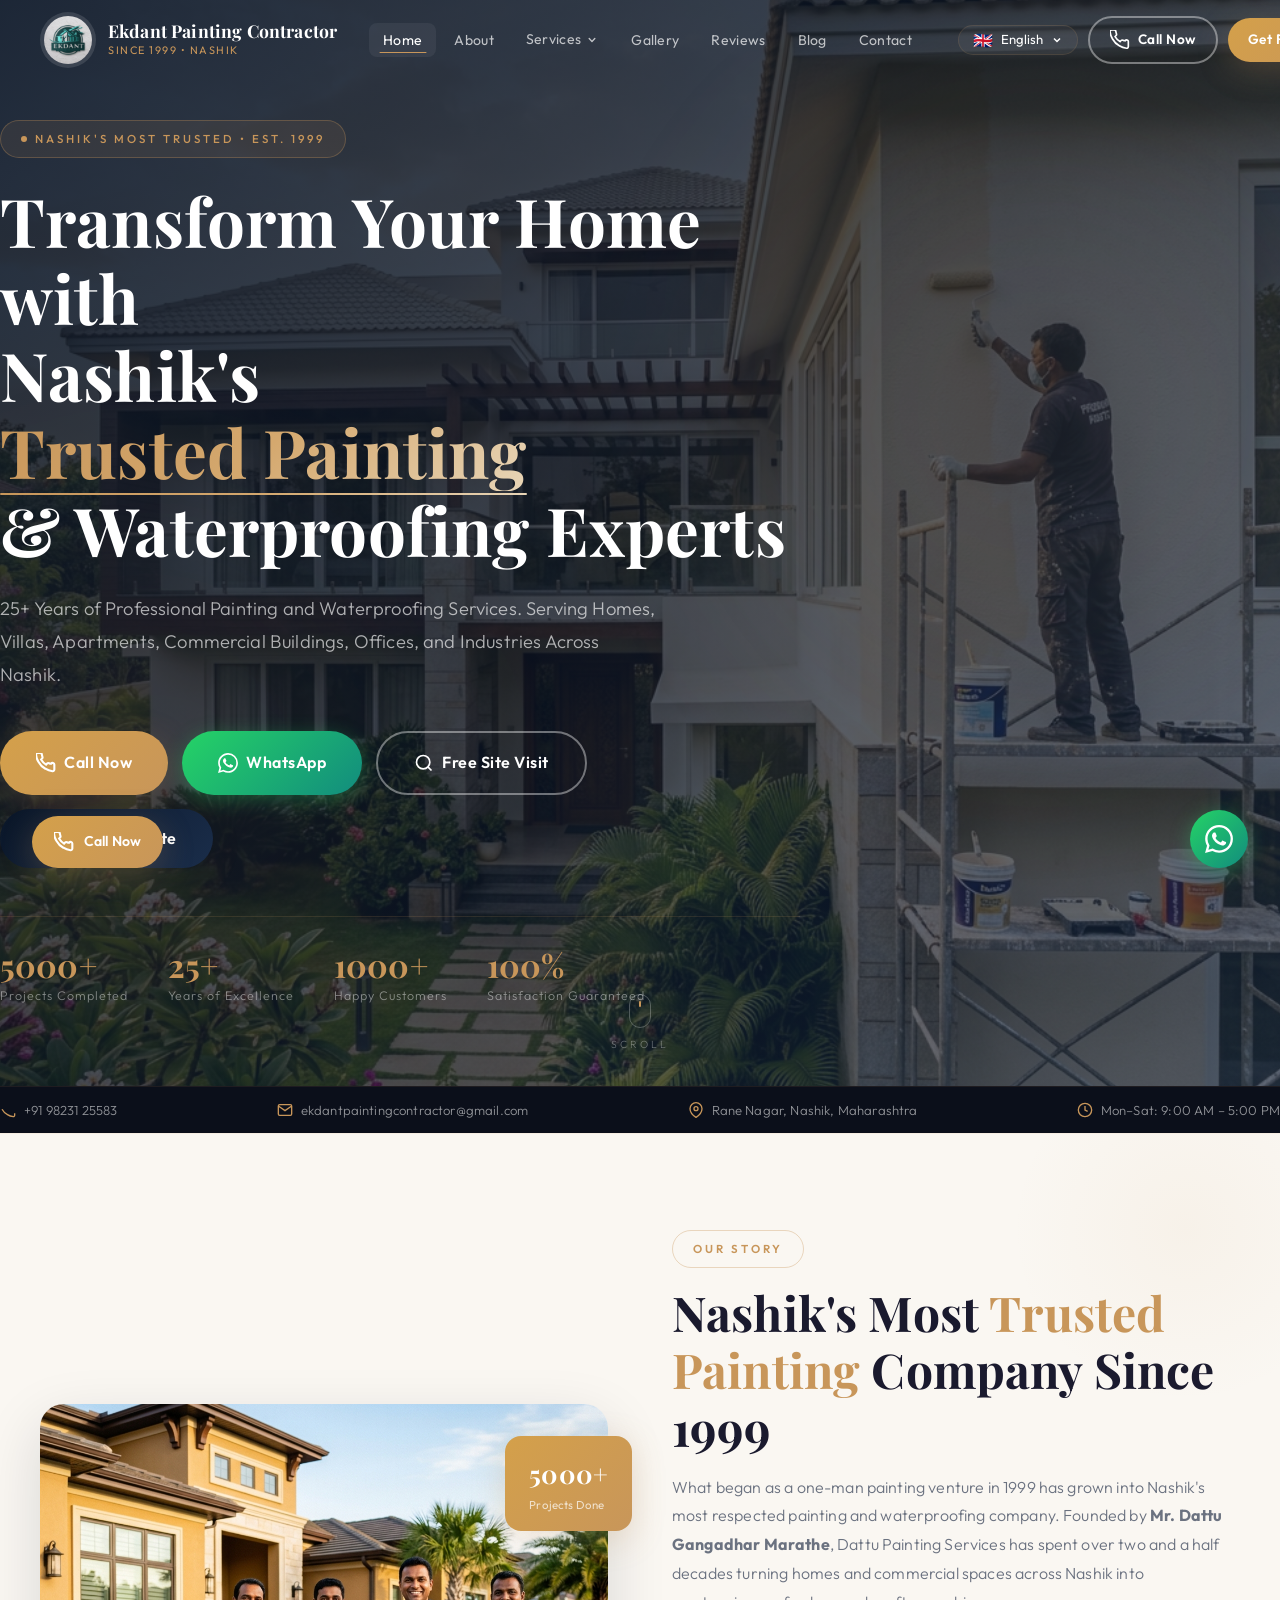
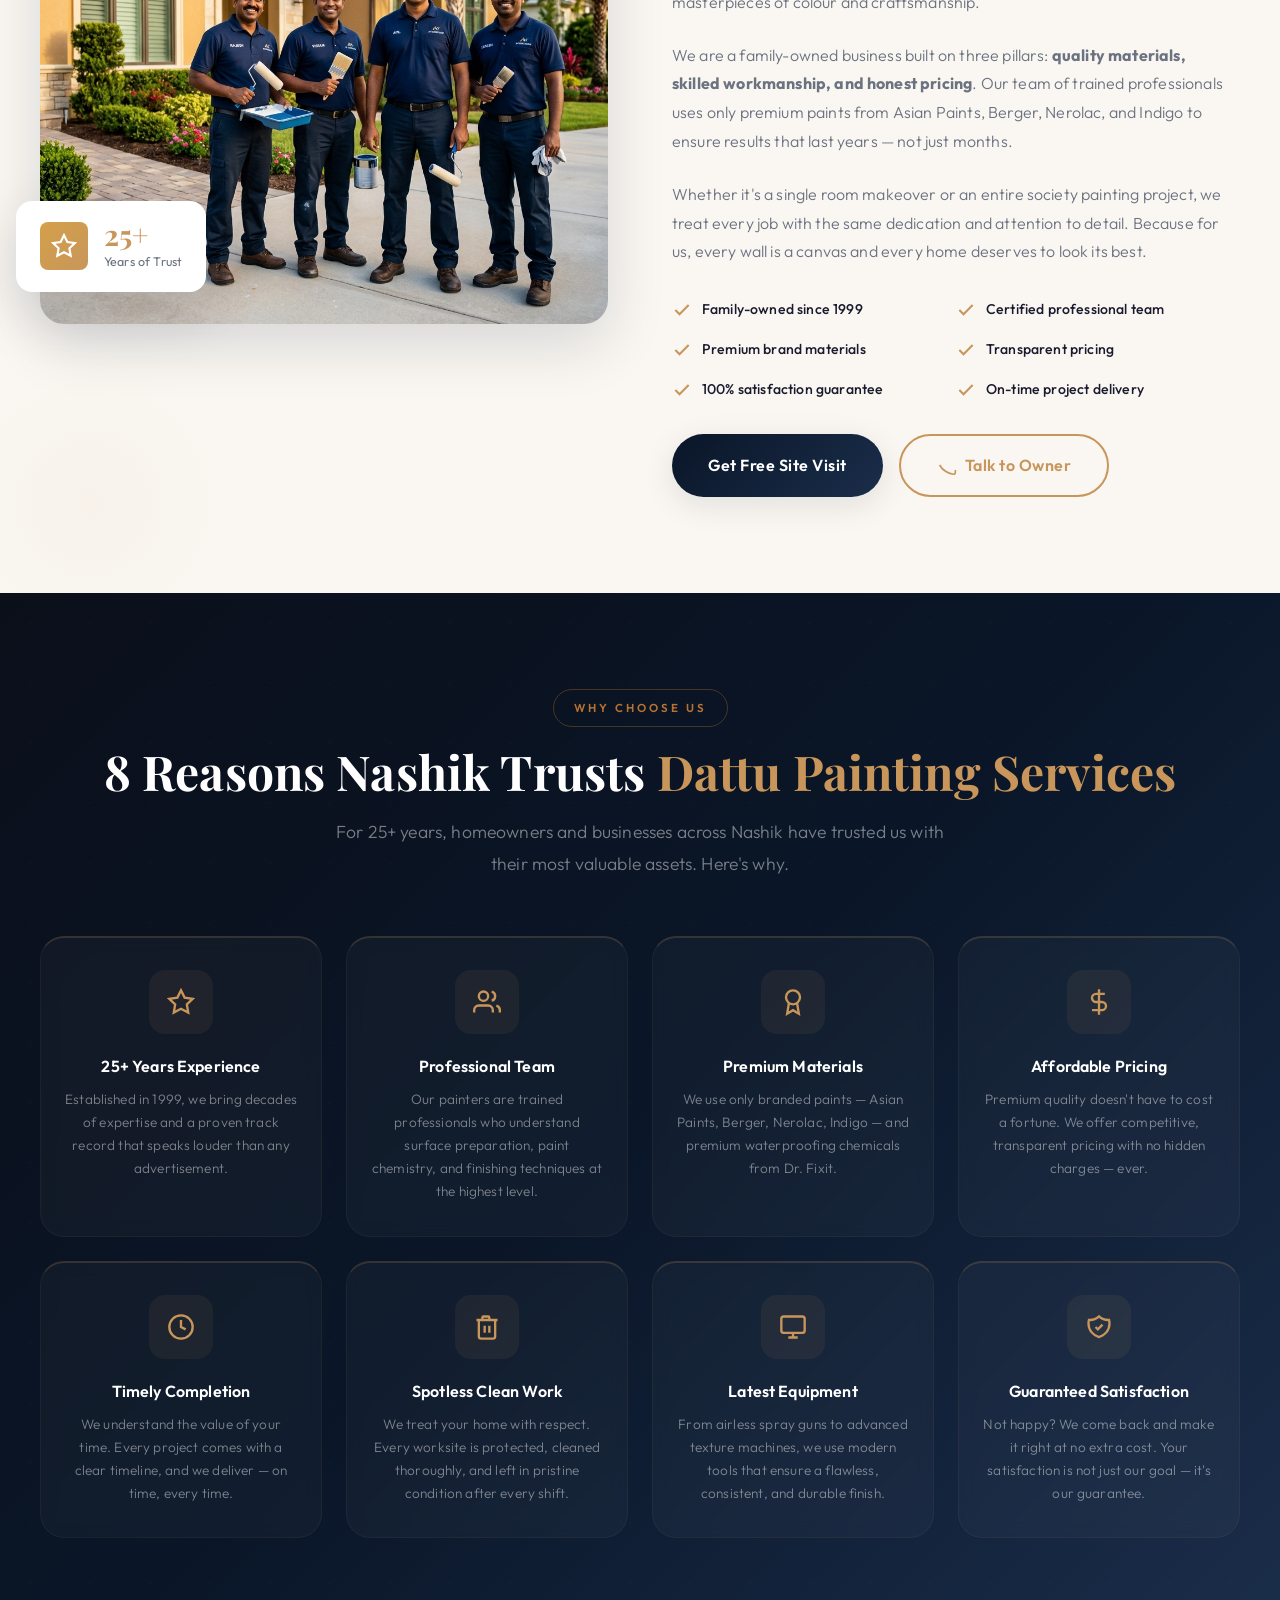
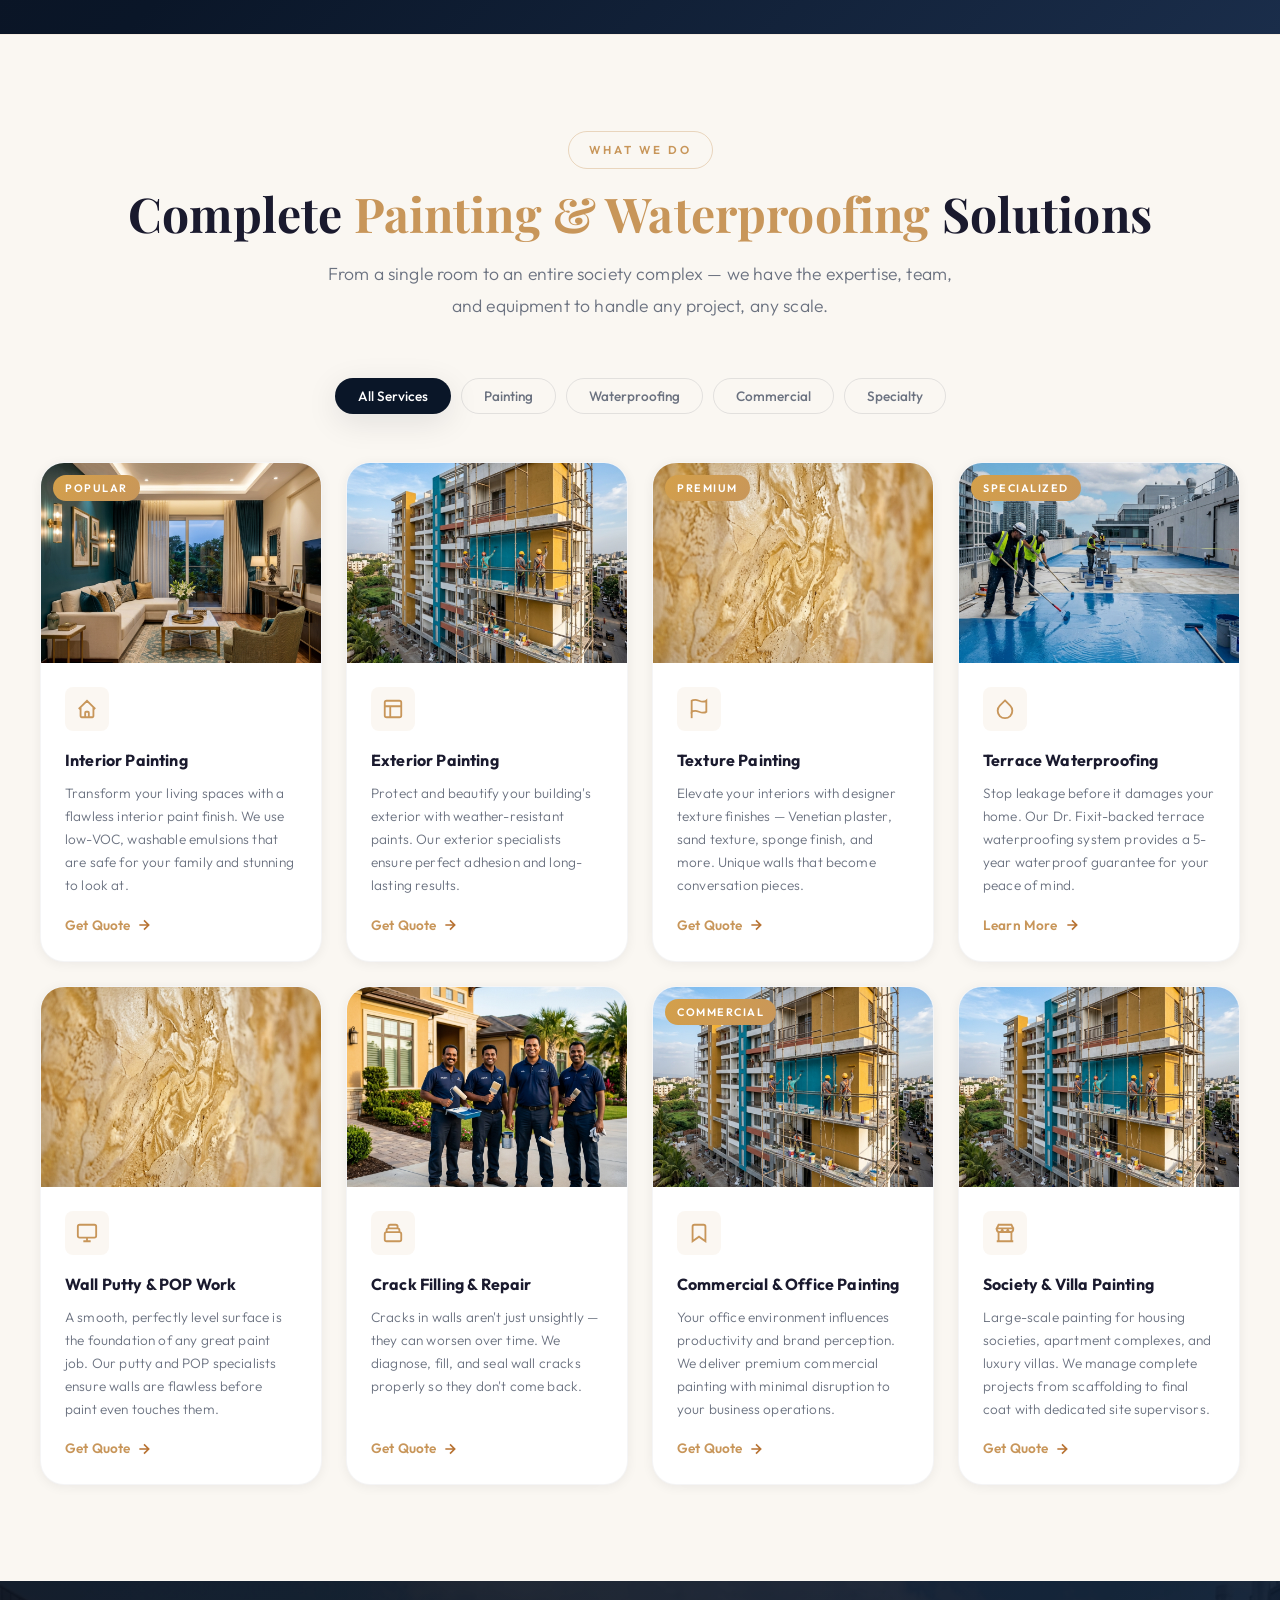
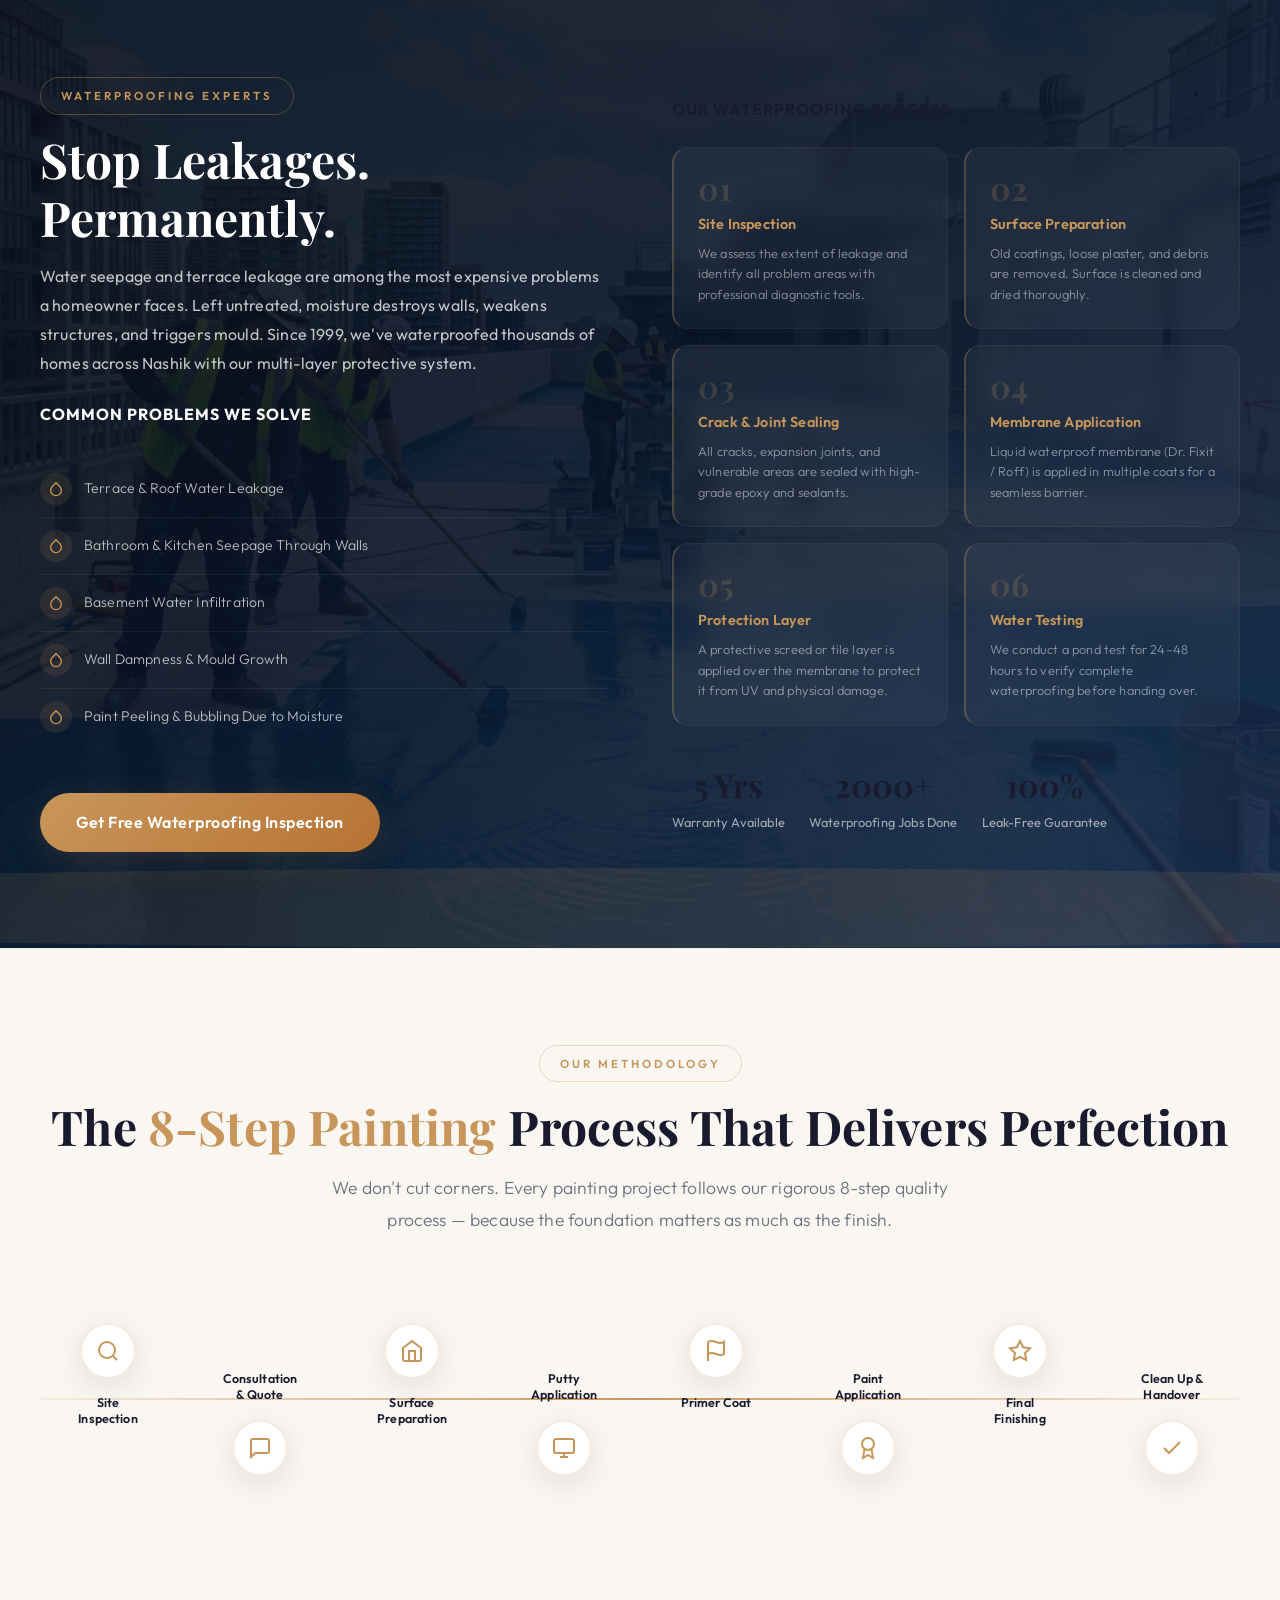
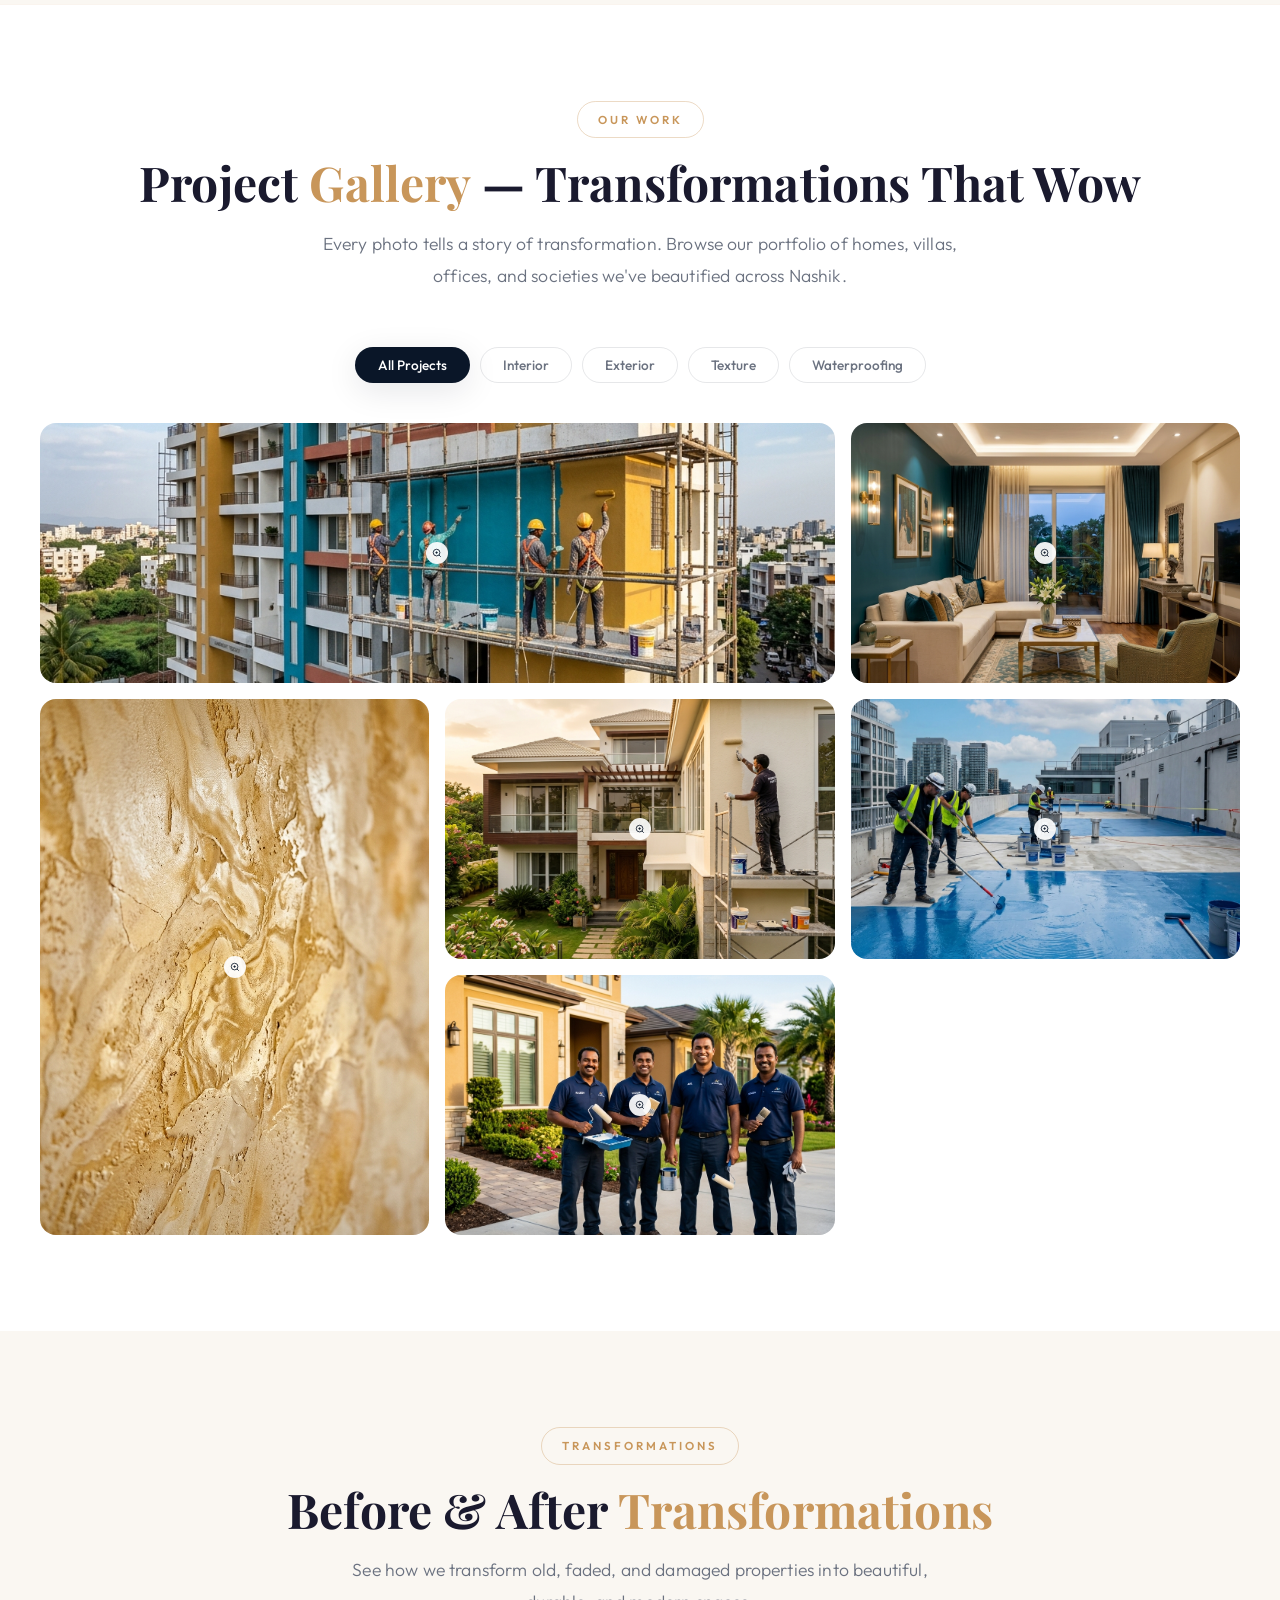
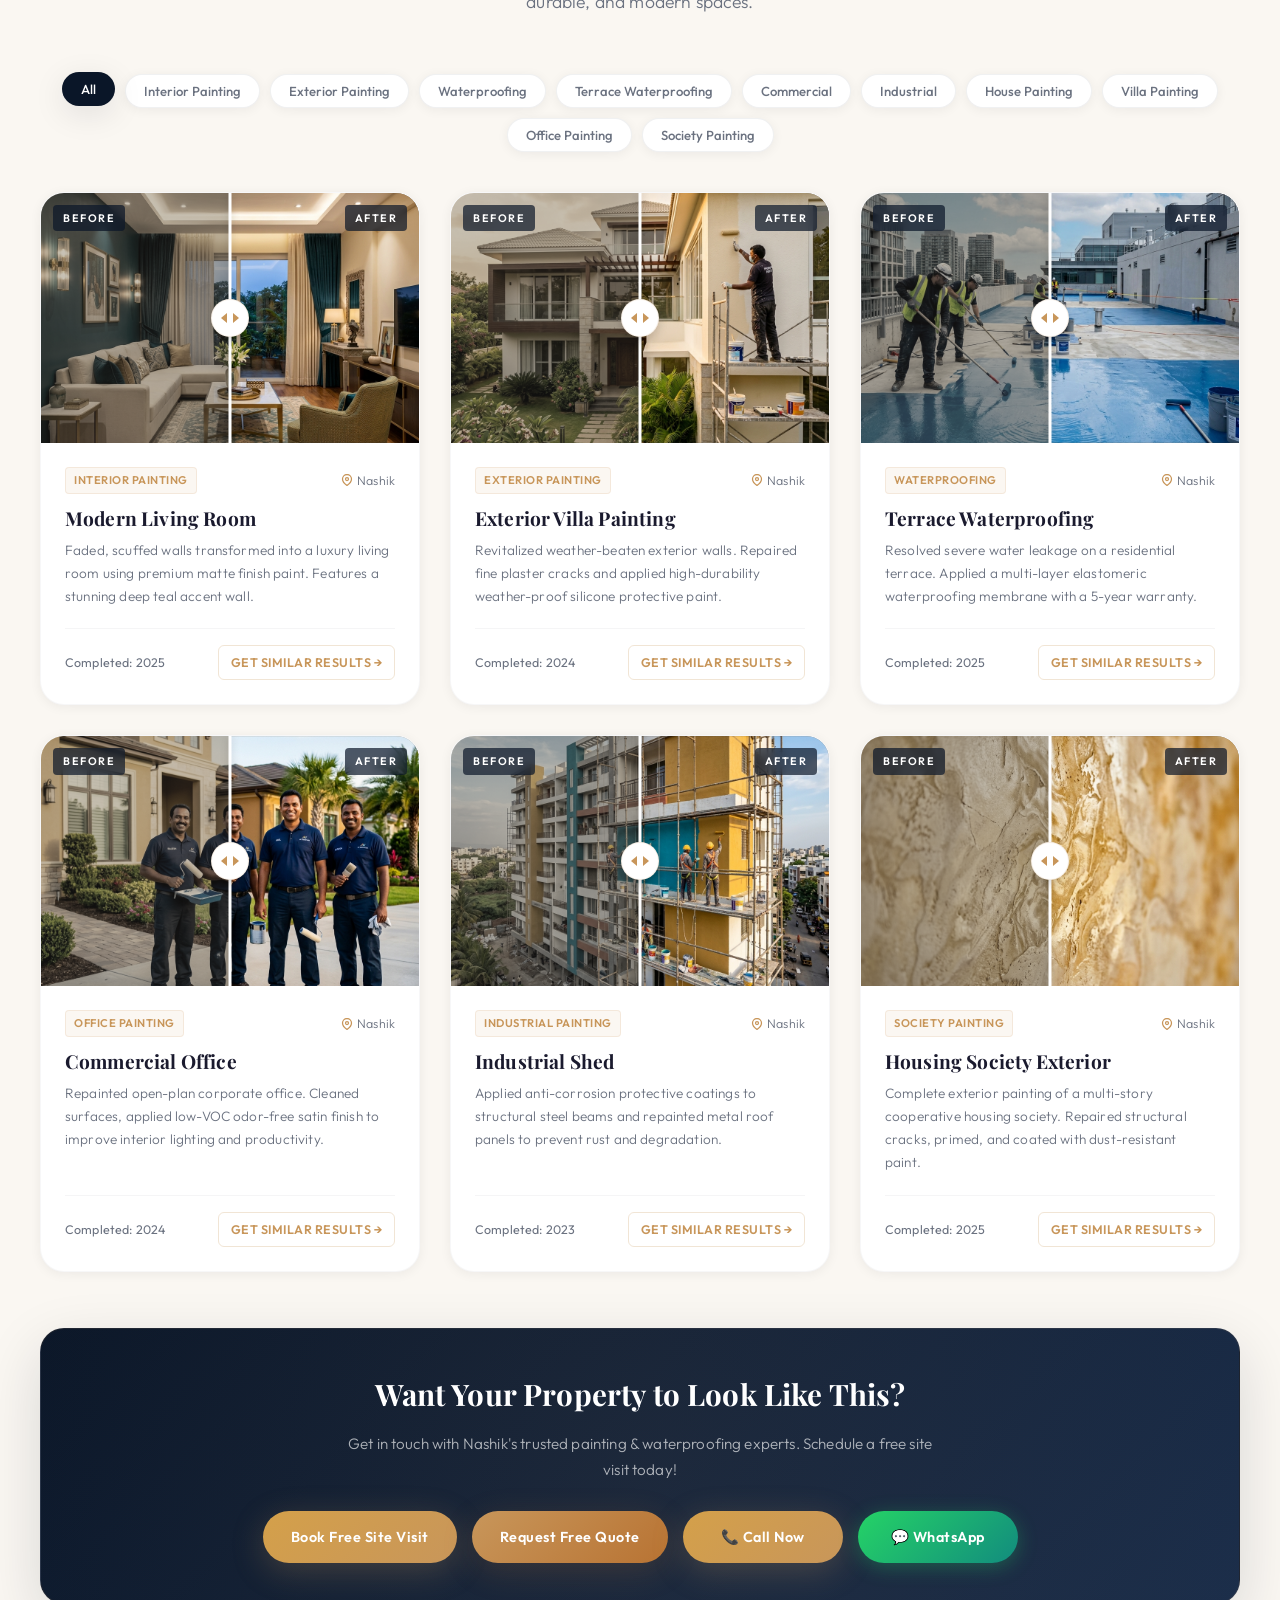
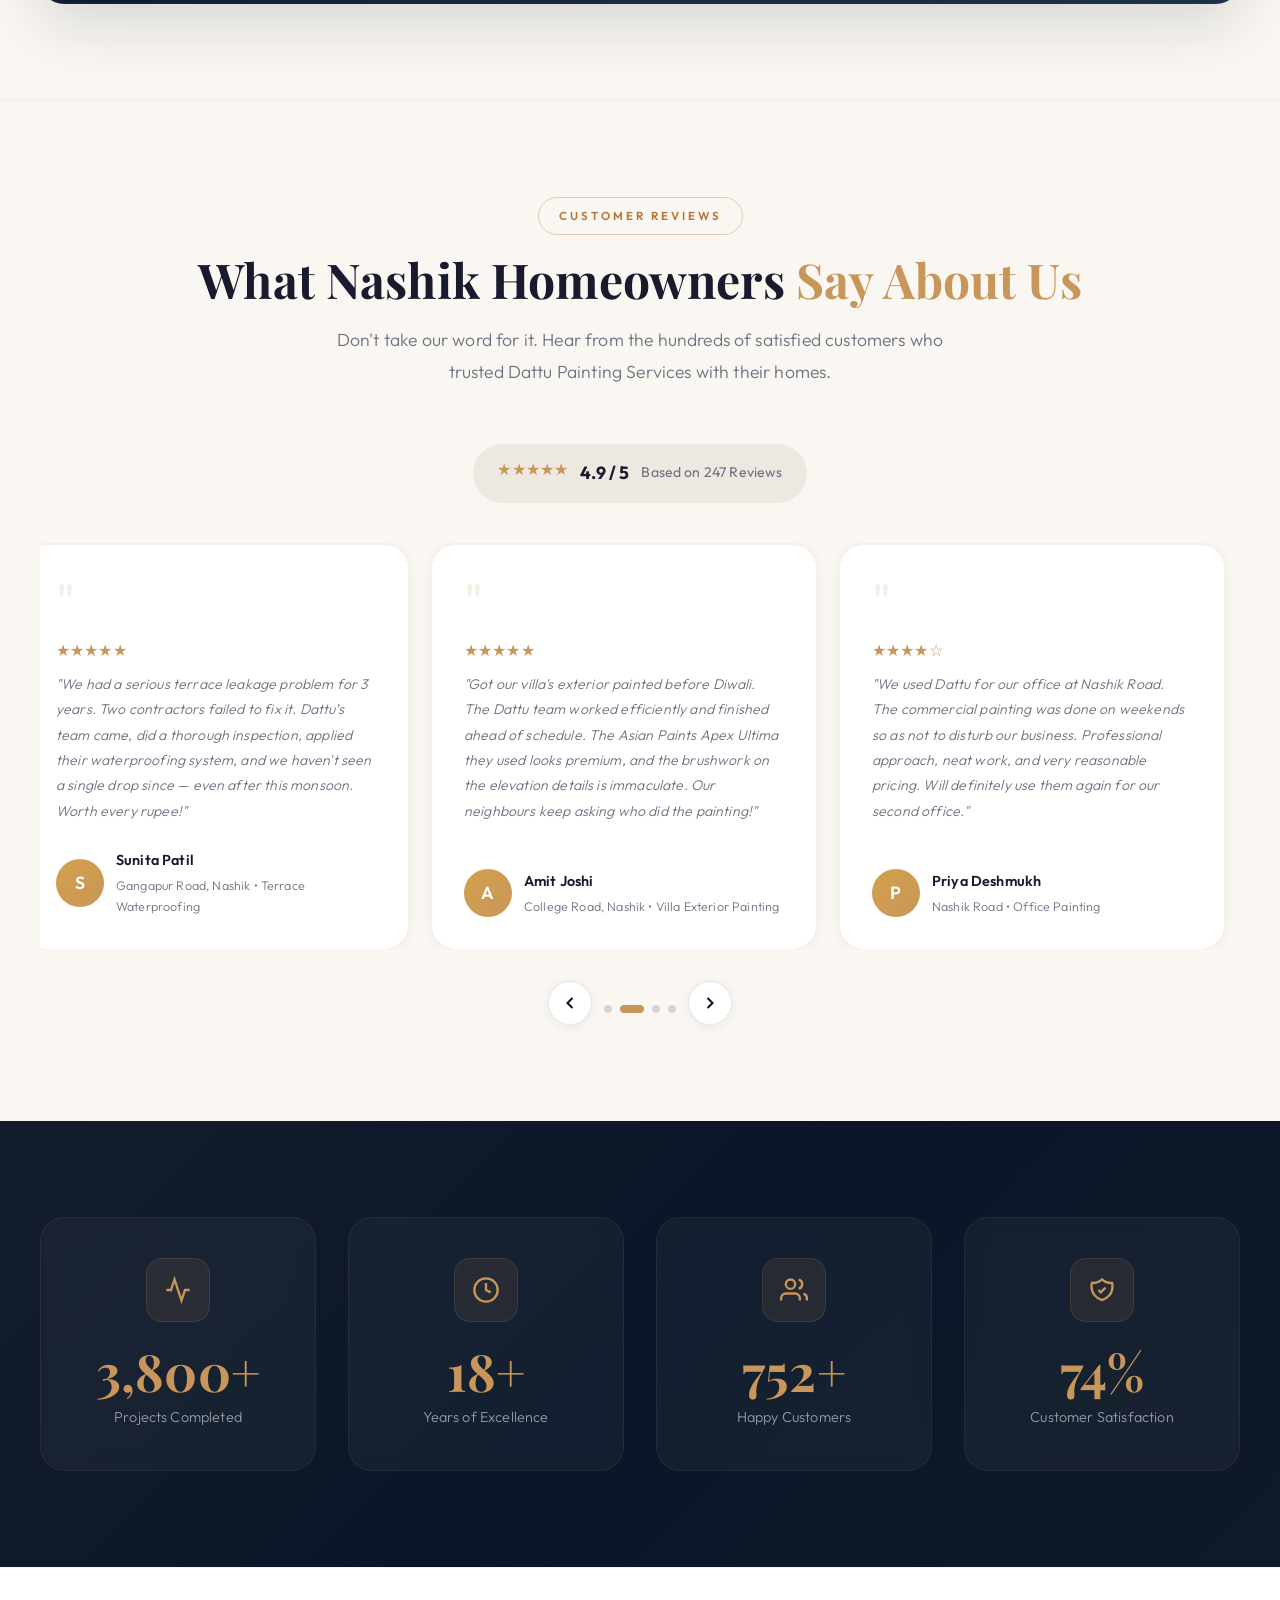
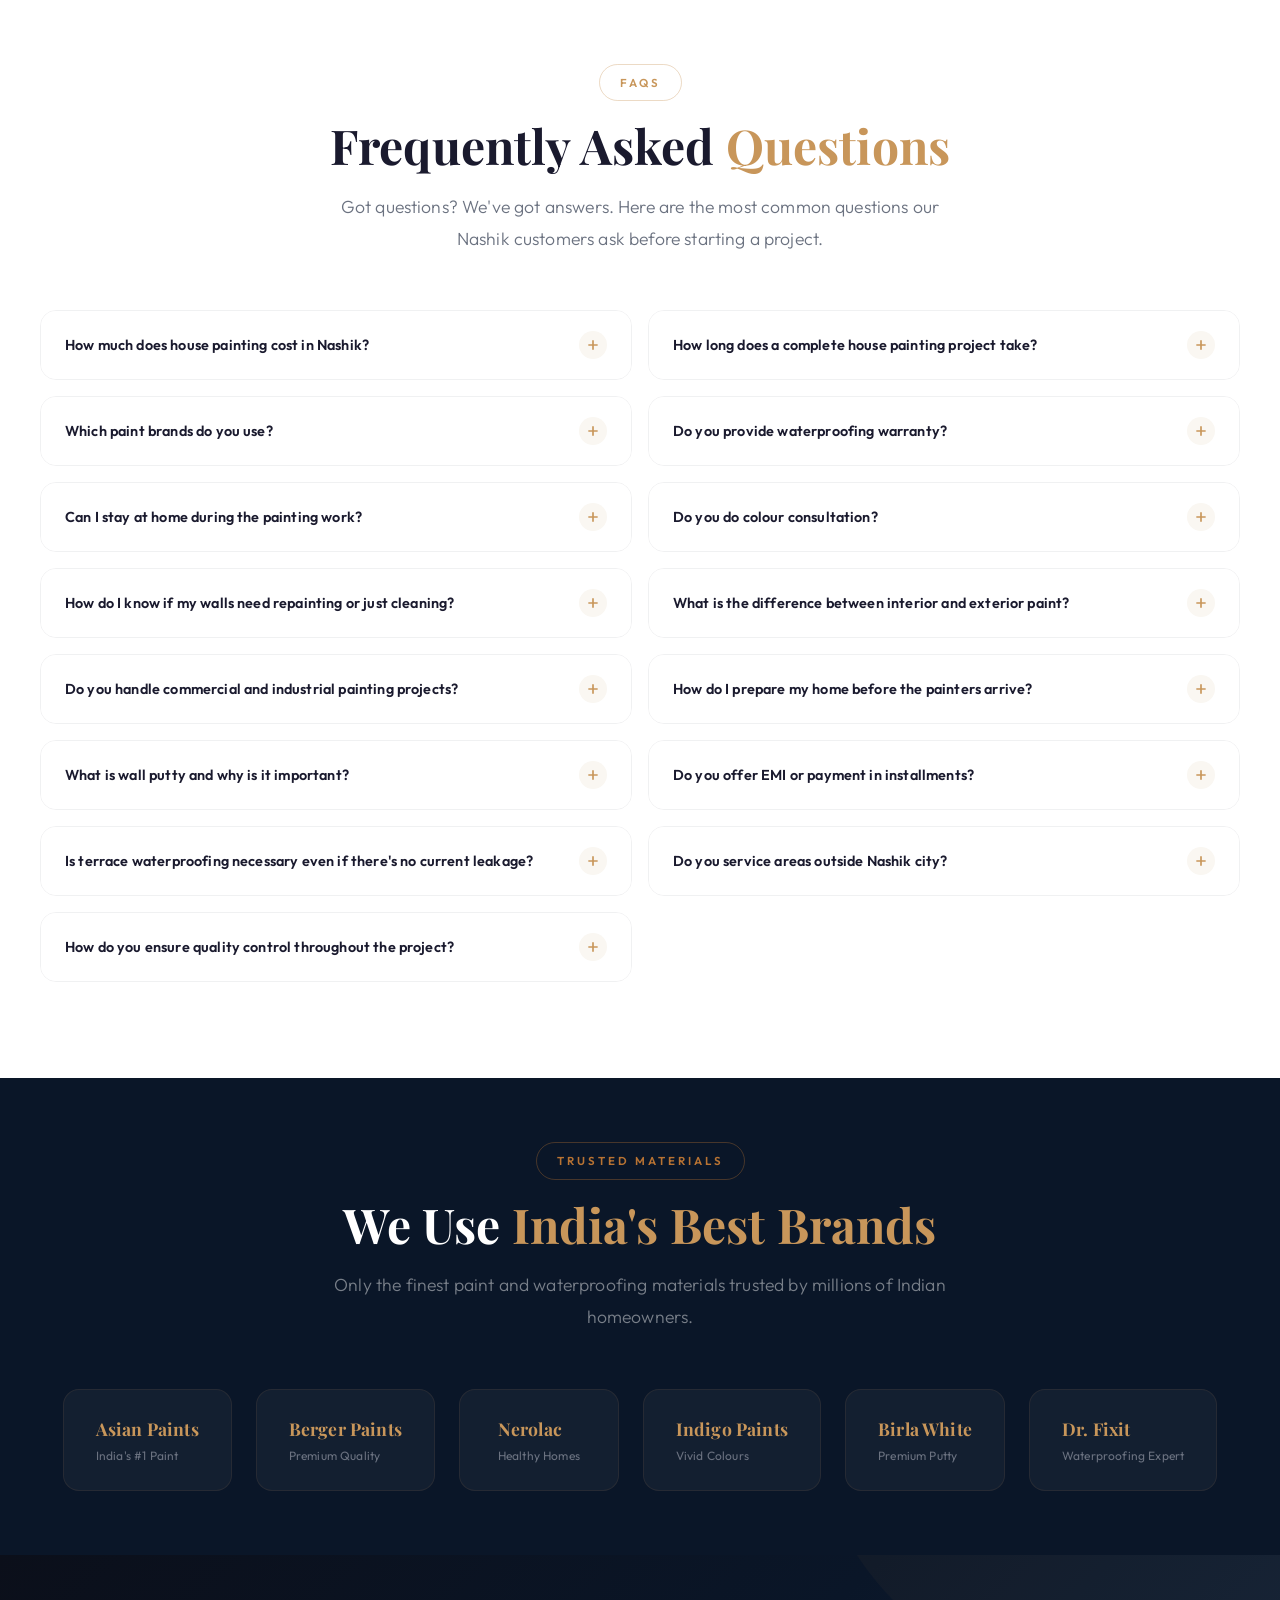
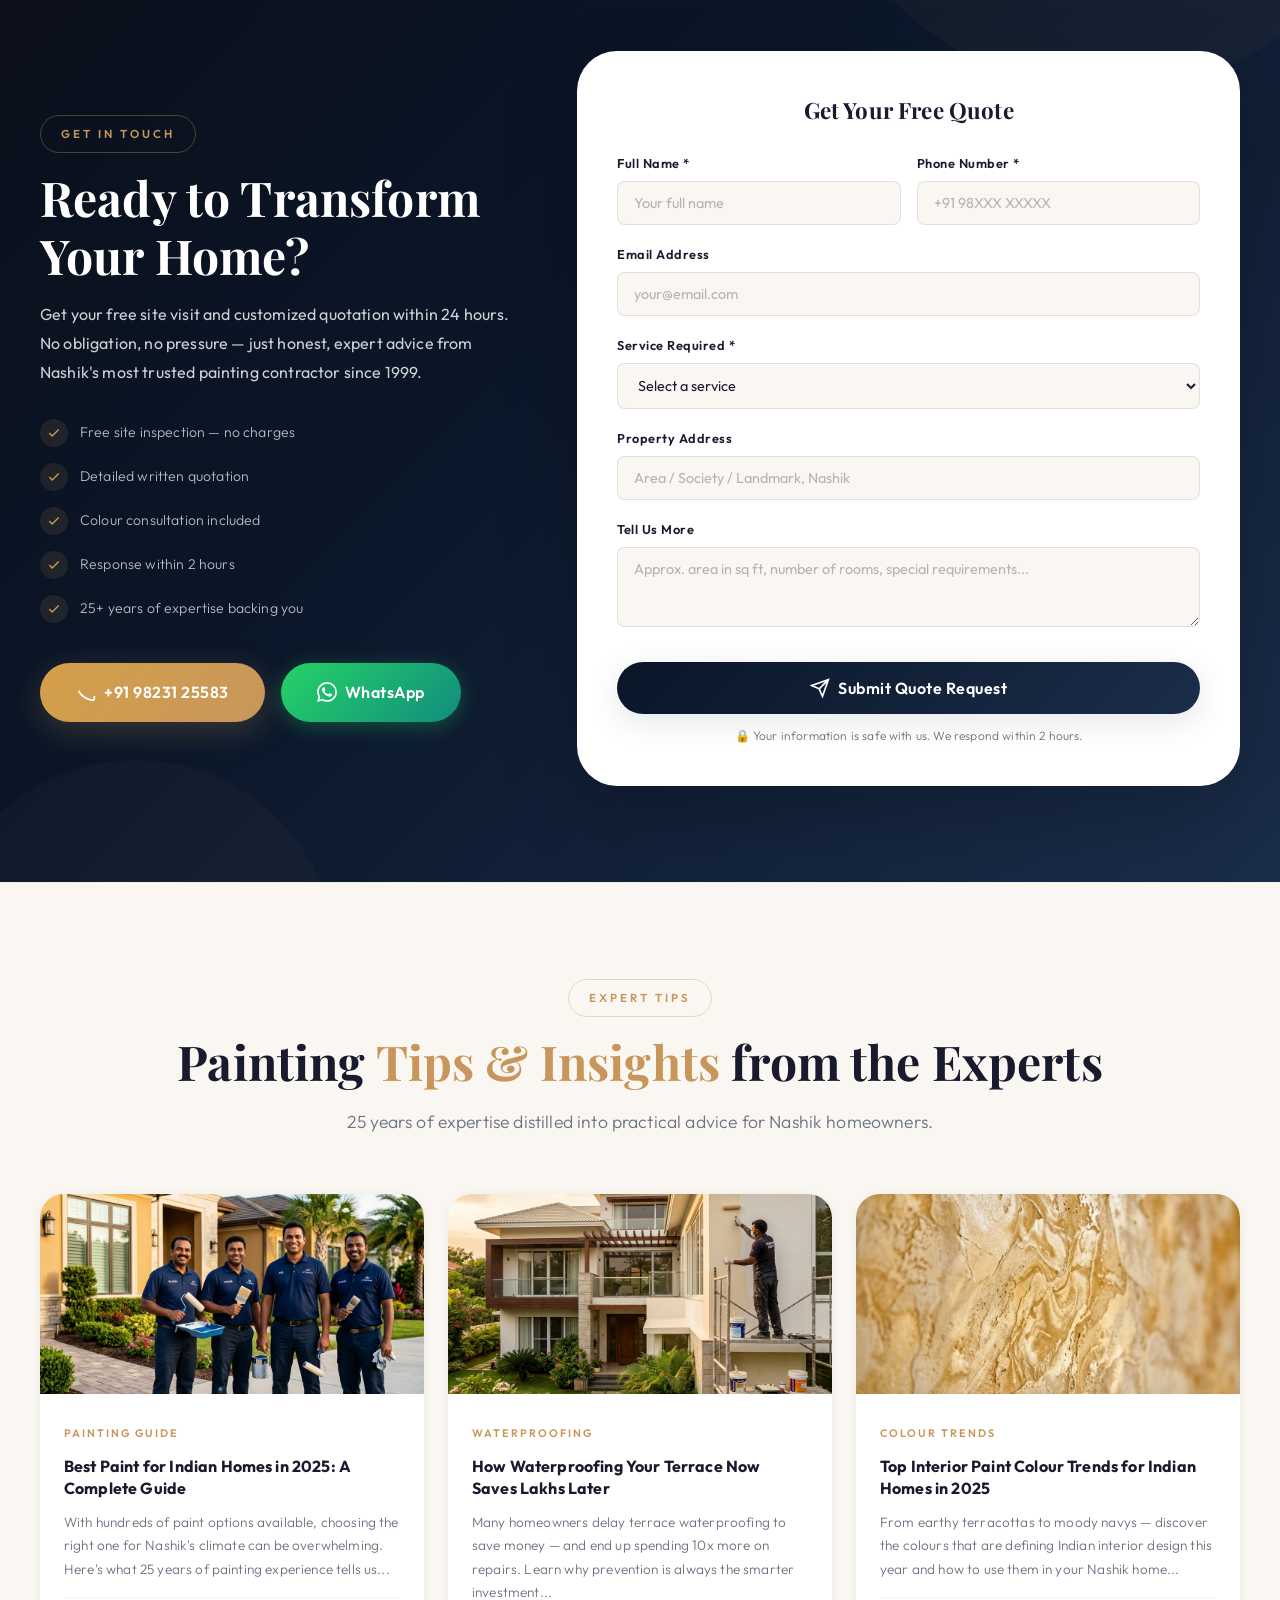
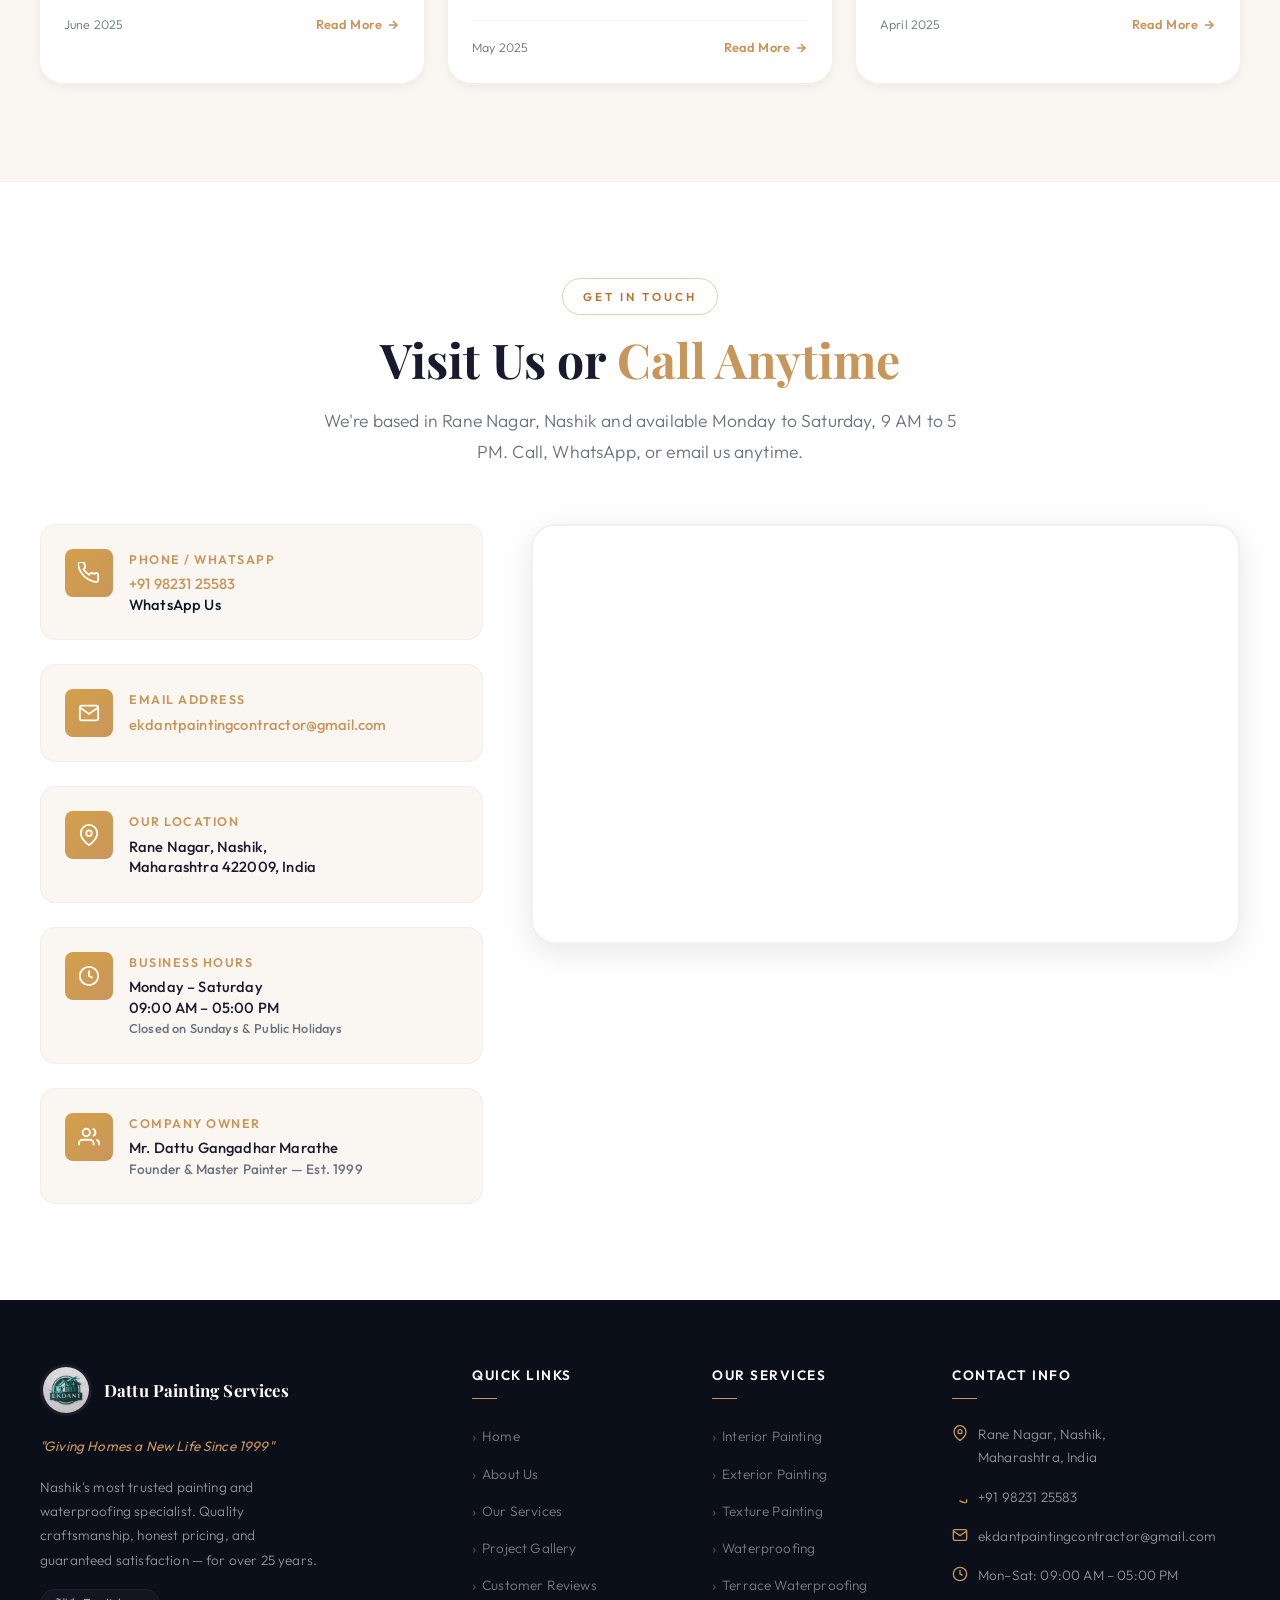
==== commit 616d01db: "Merge branch 'main' of https://github.com/Xmanish8/ekdant-painting-website" ====
--- a/index.html
+++ b/index.html
@@ -176,6 +176,7 @@
     ]
   }
   </script>
+  <meta name="google-site-verification" content="wAChxdCWyYNg2B3zHzwj4kx69LeDA7LOYV5Aev8JyRg" />
 </head>
 
 <body>
